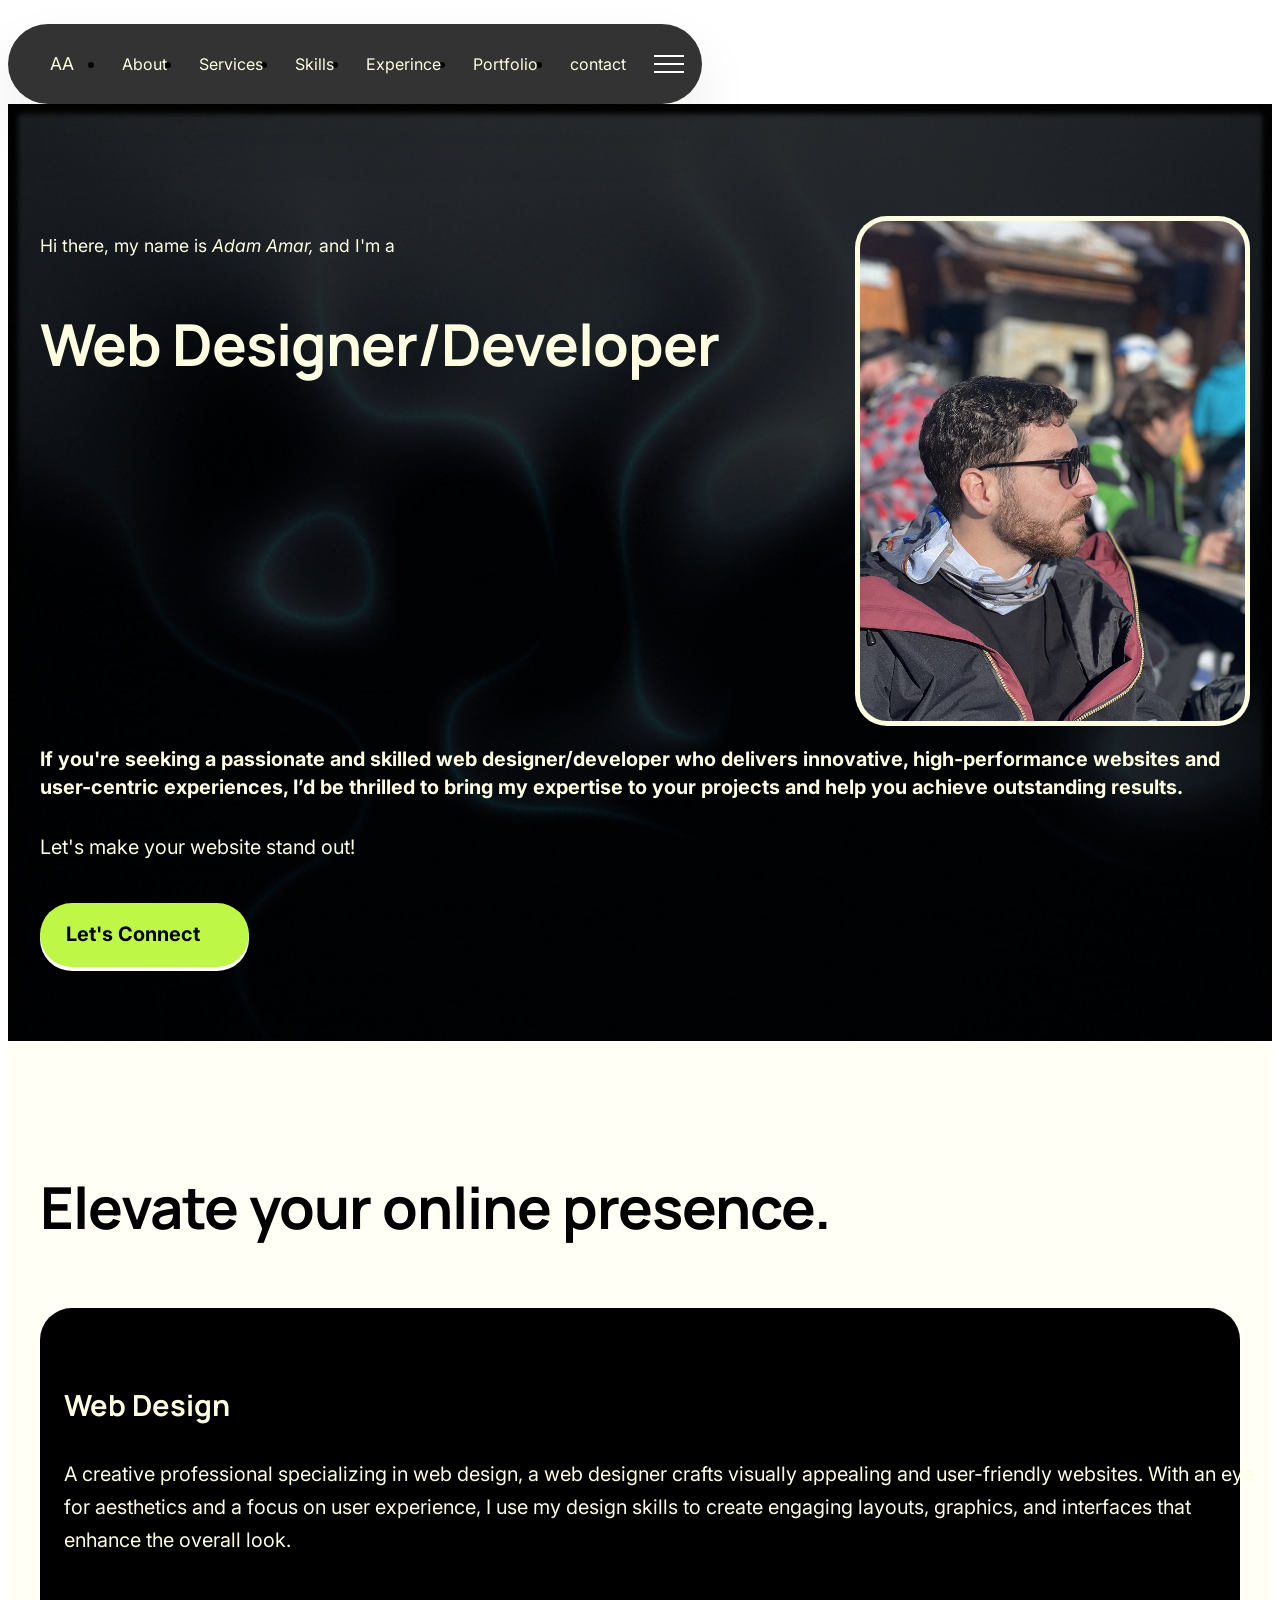
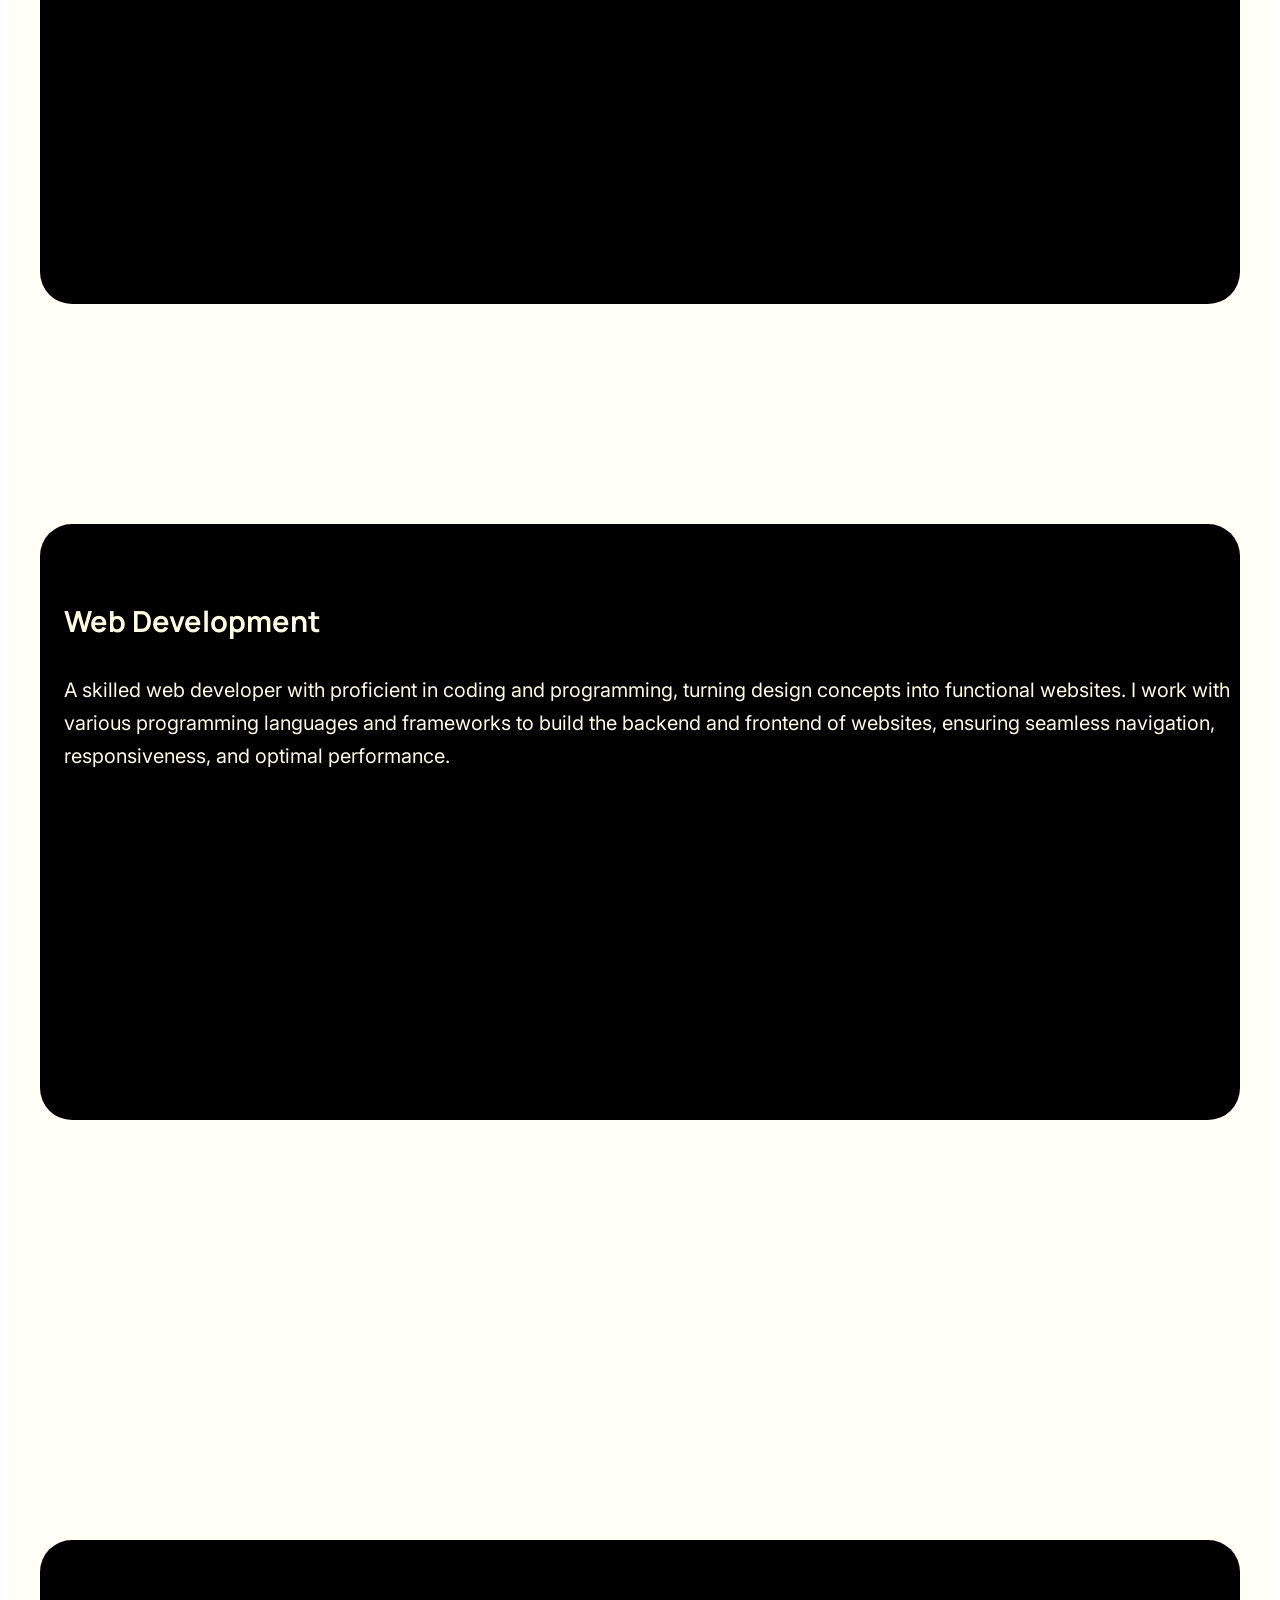
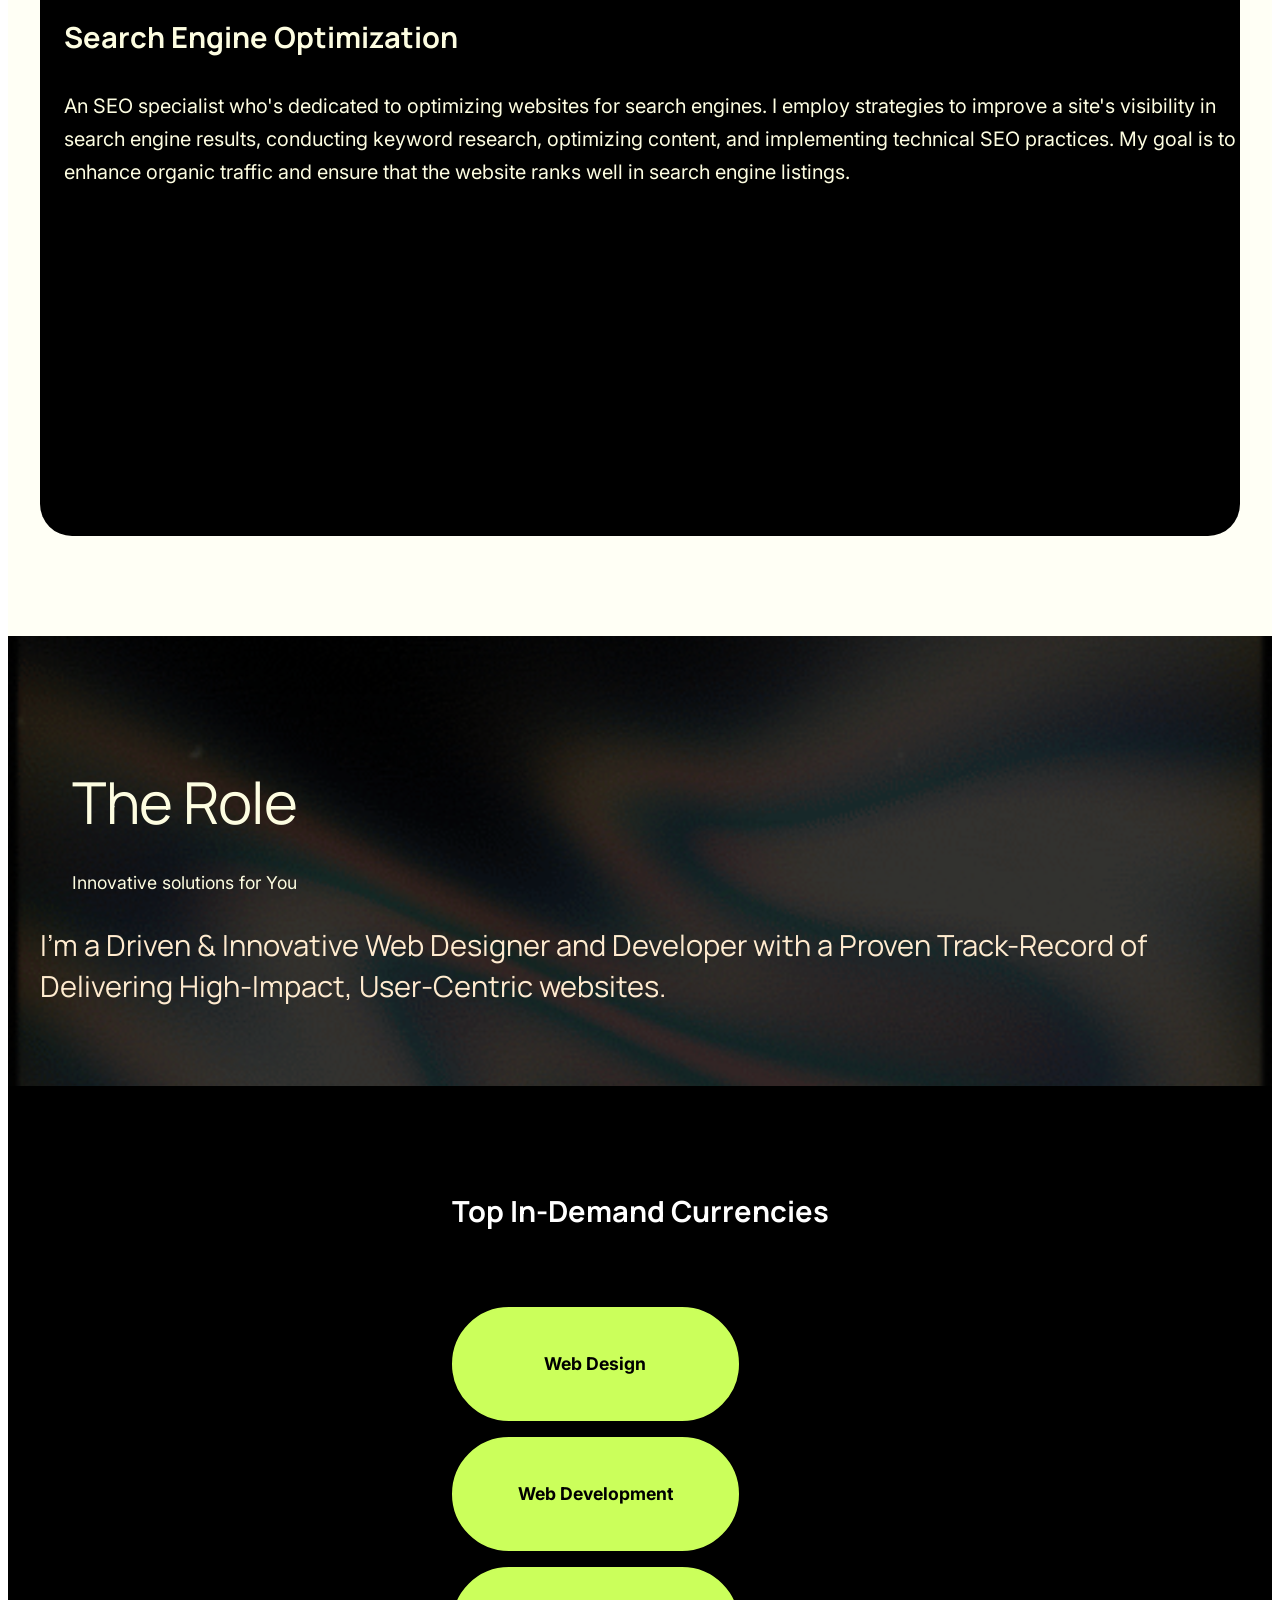
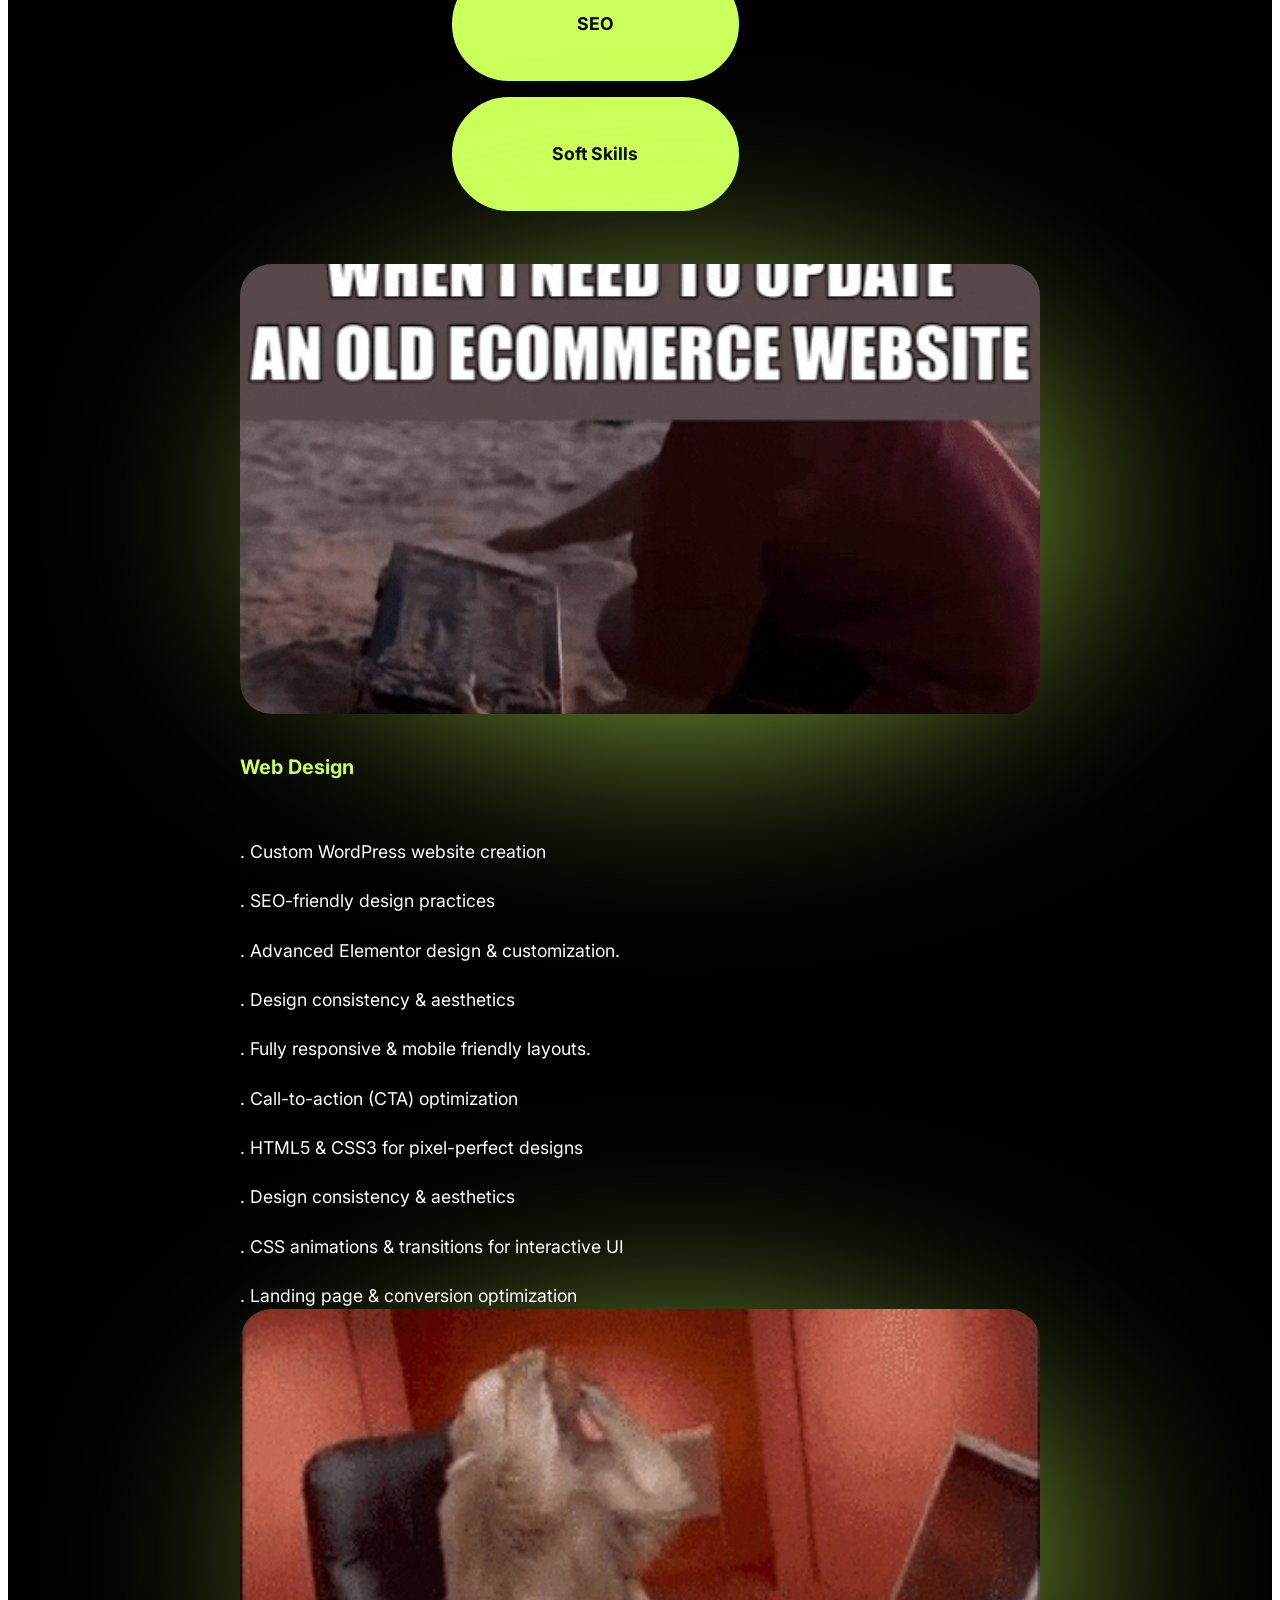
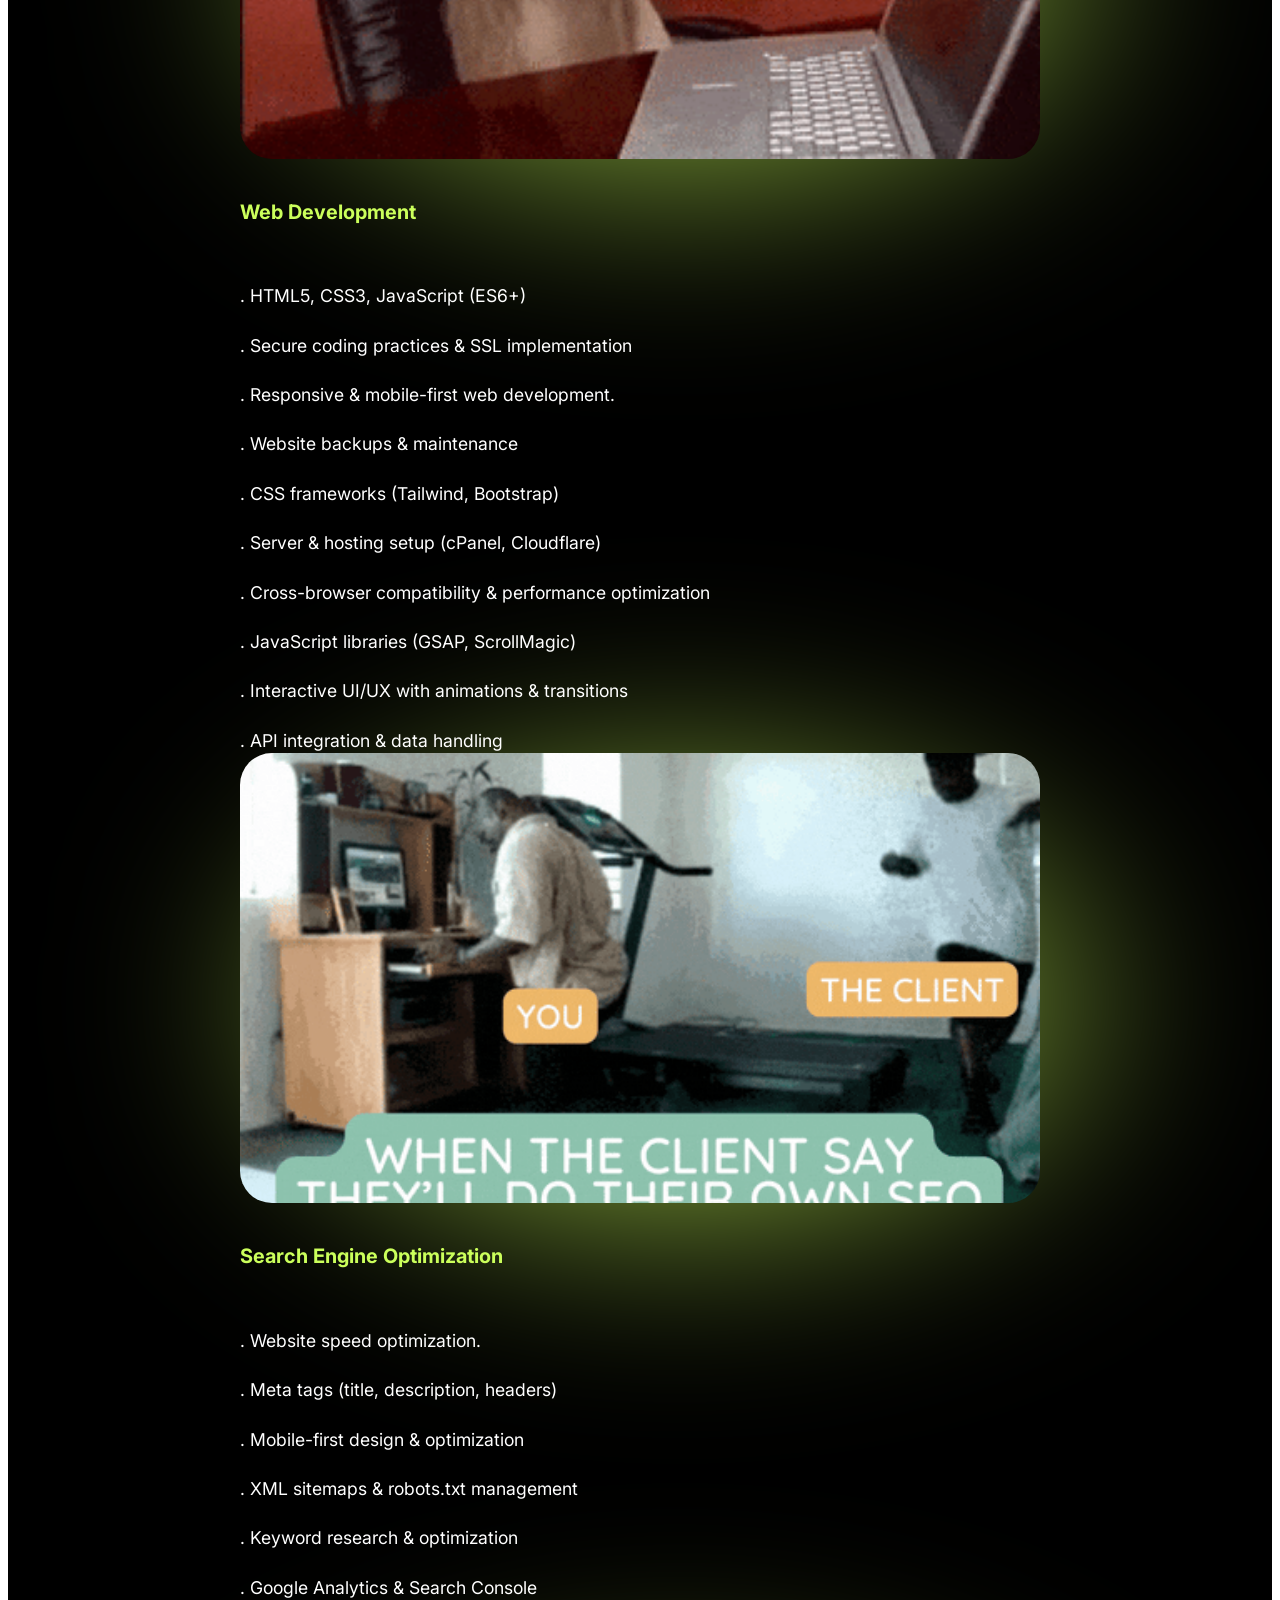
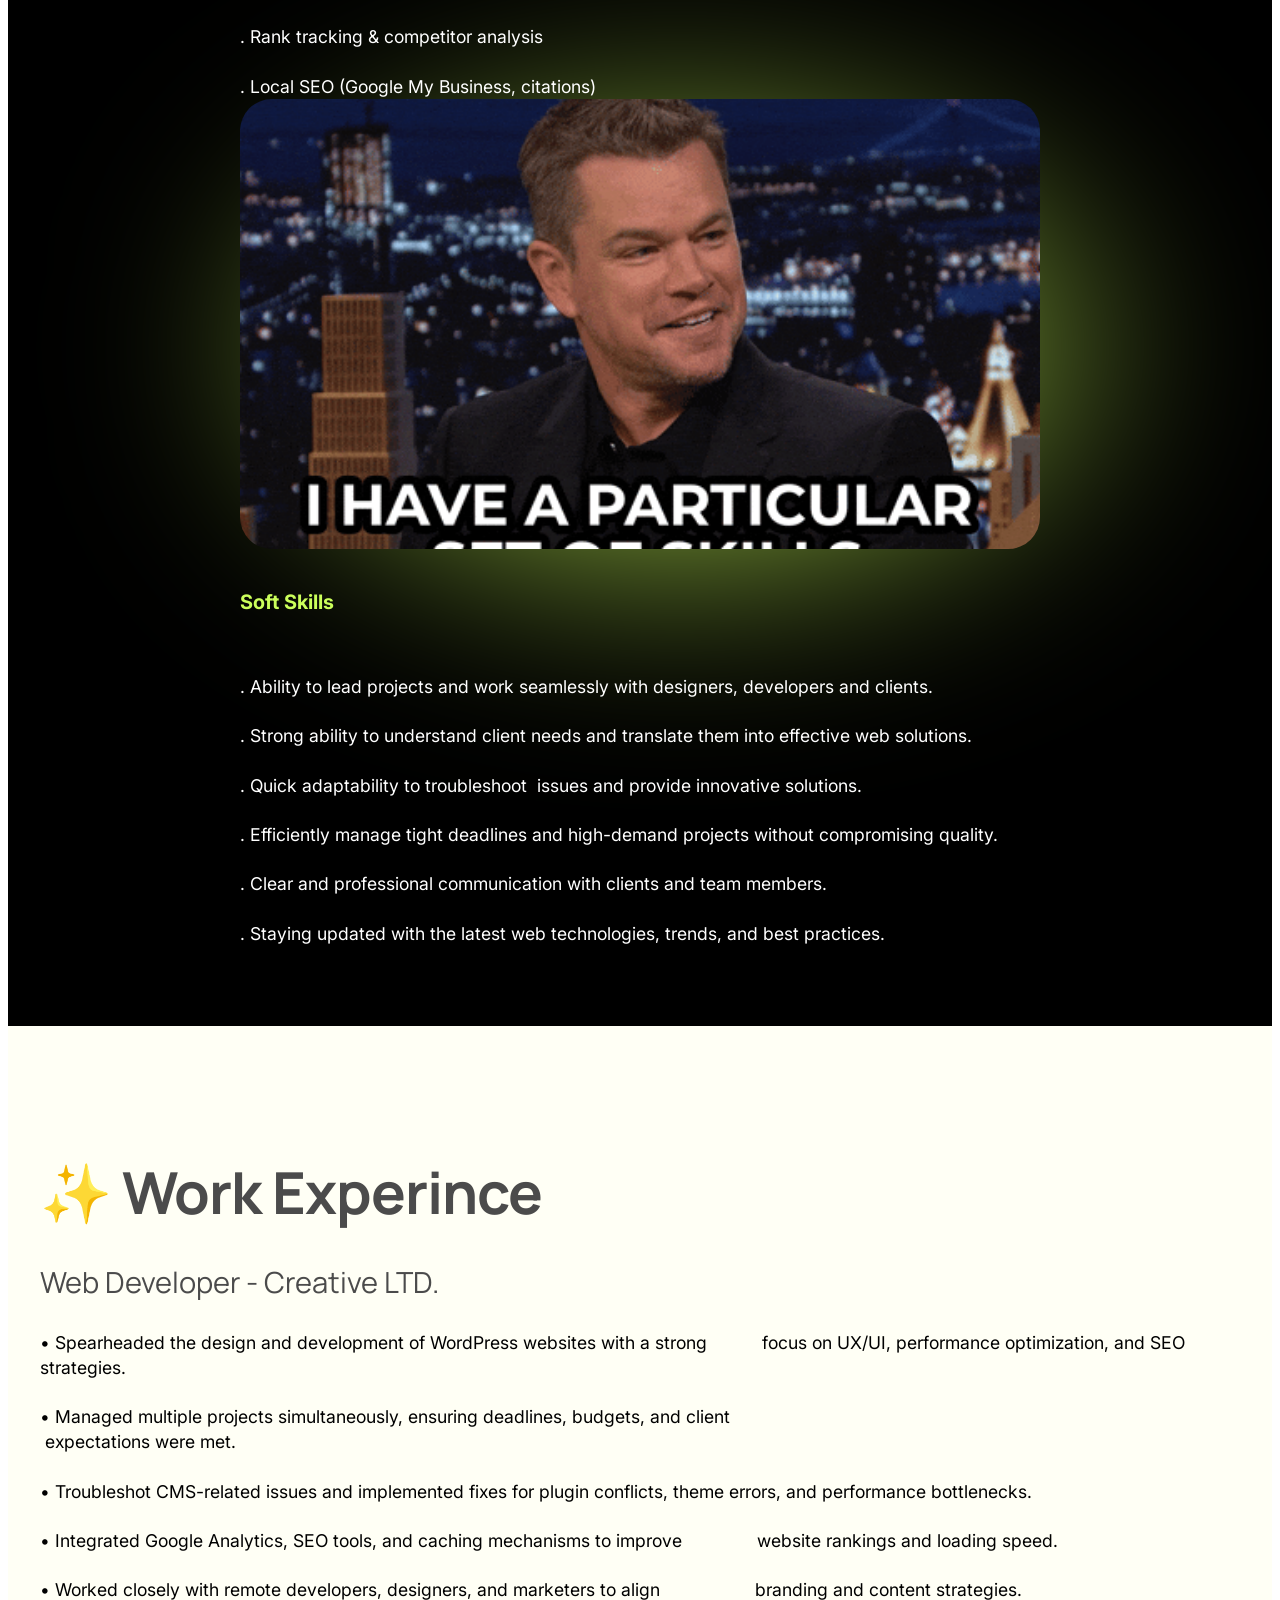
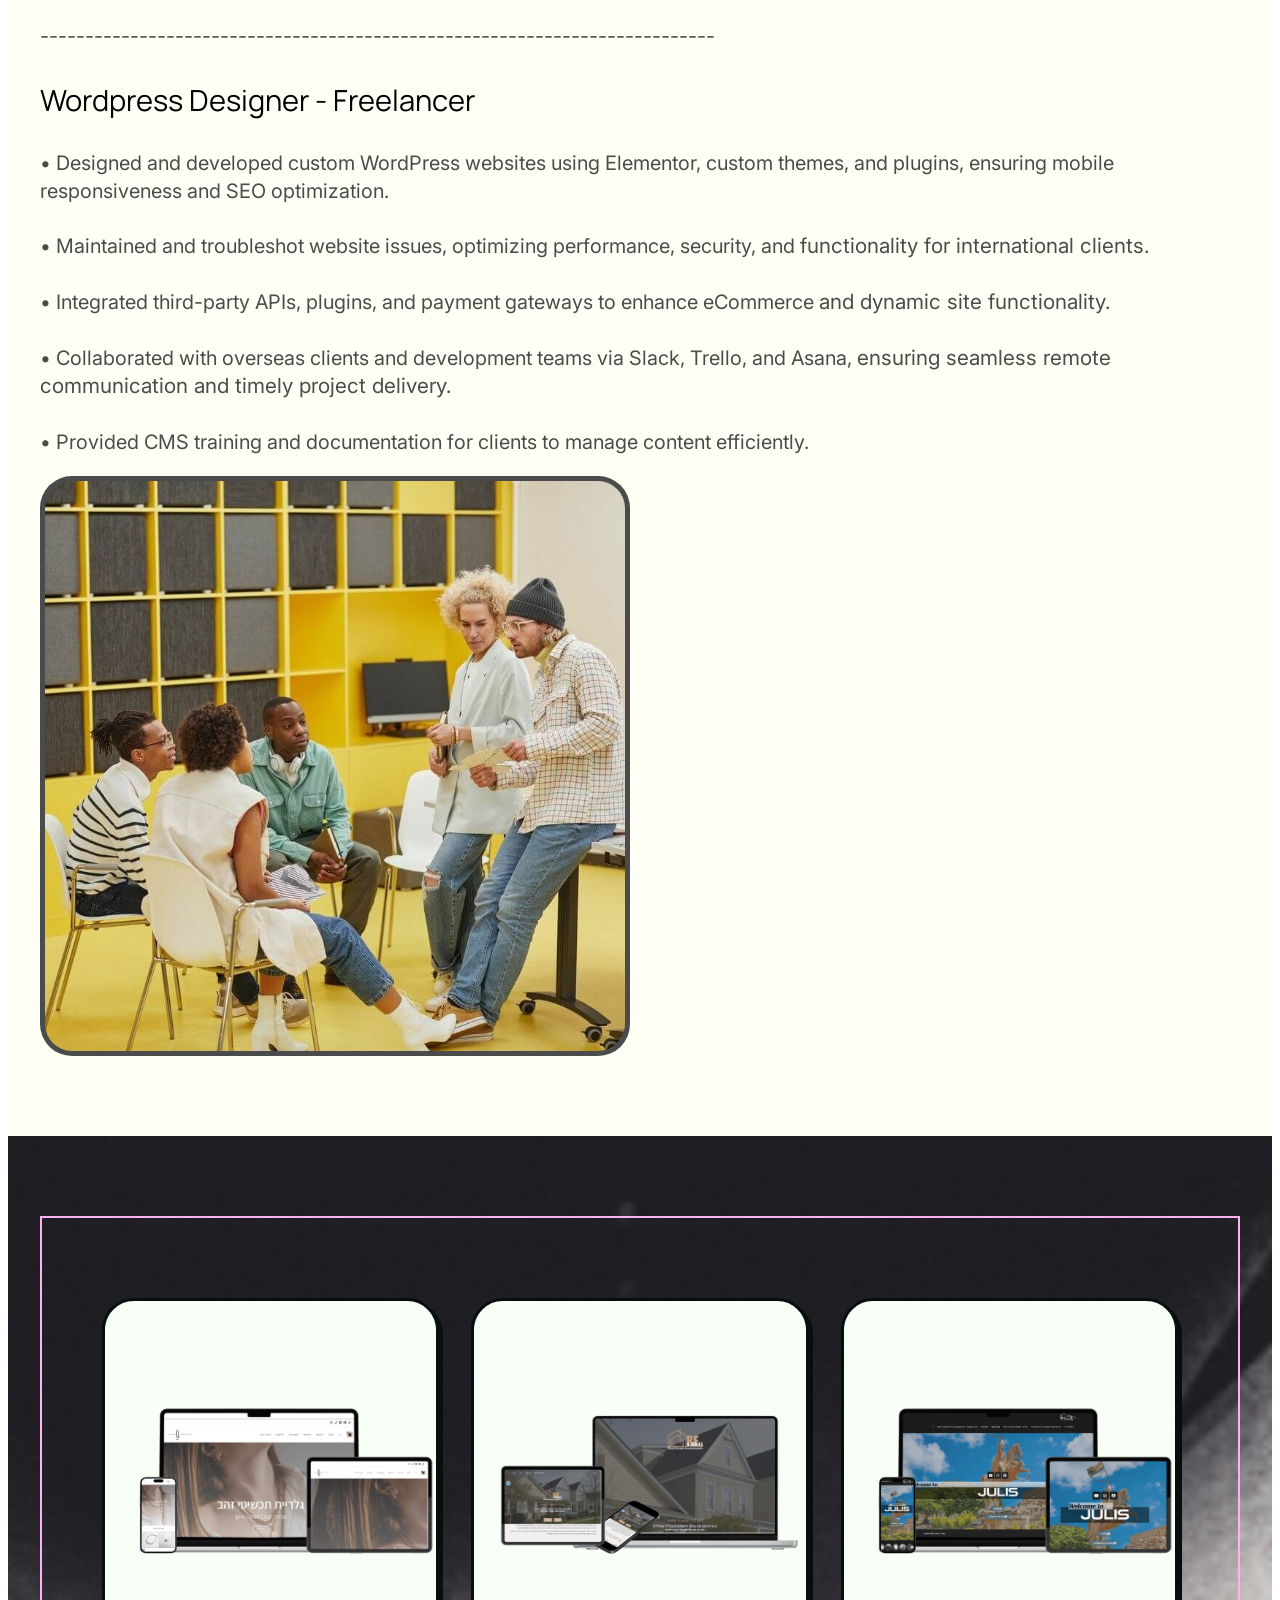
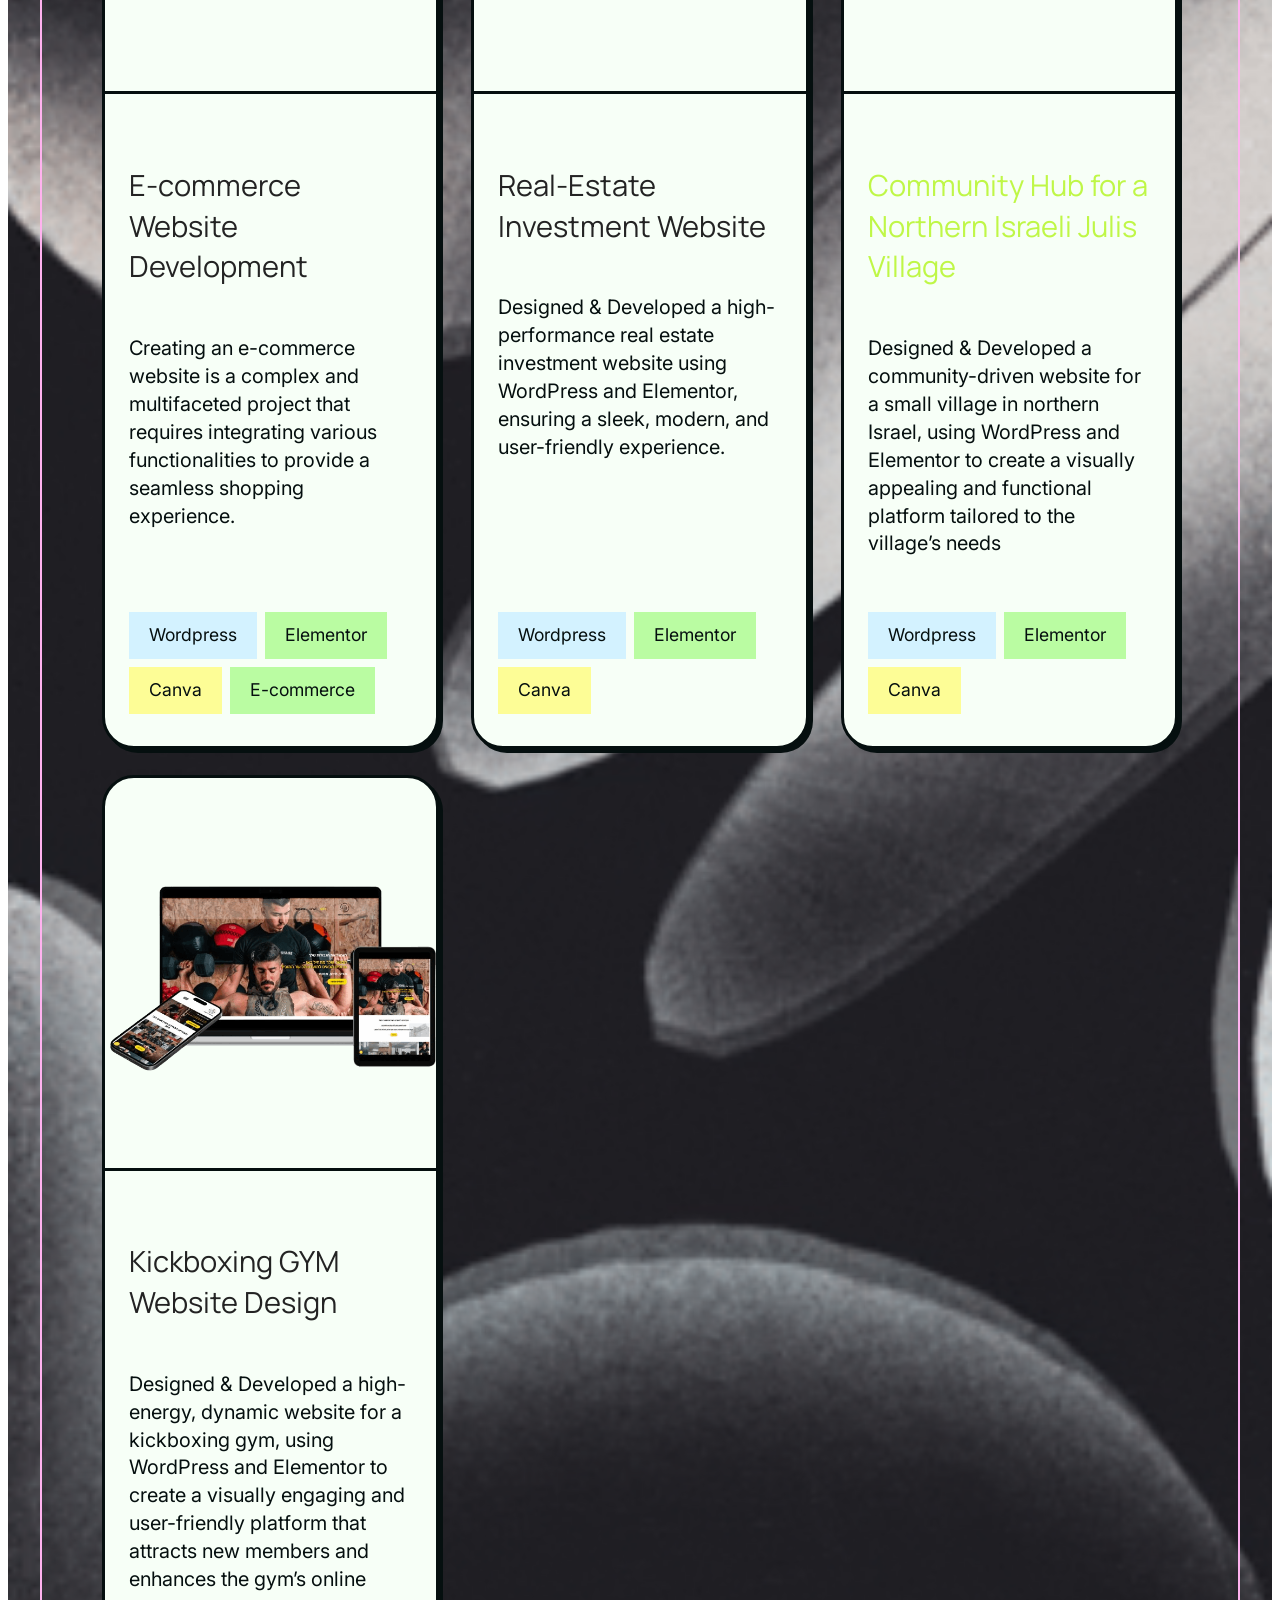
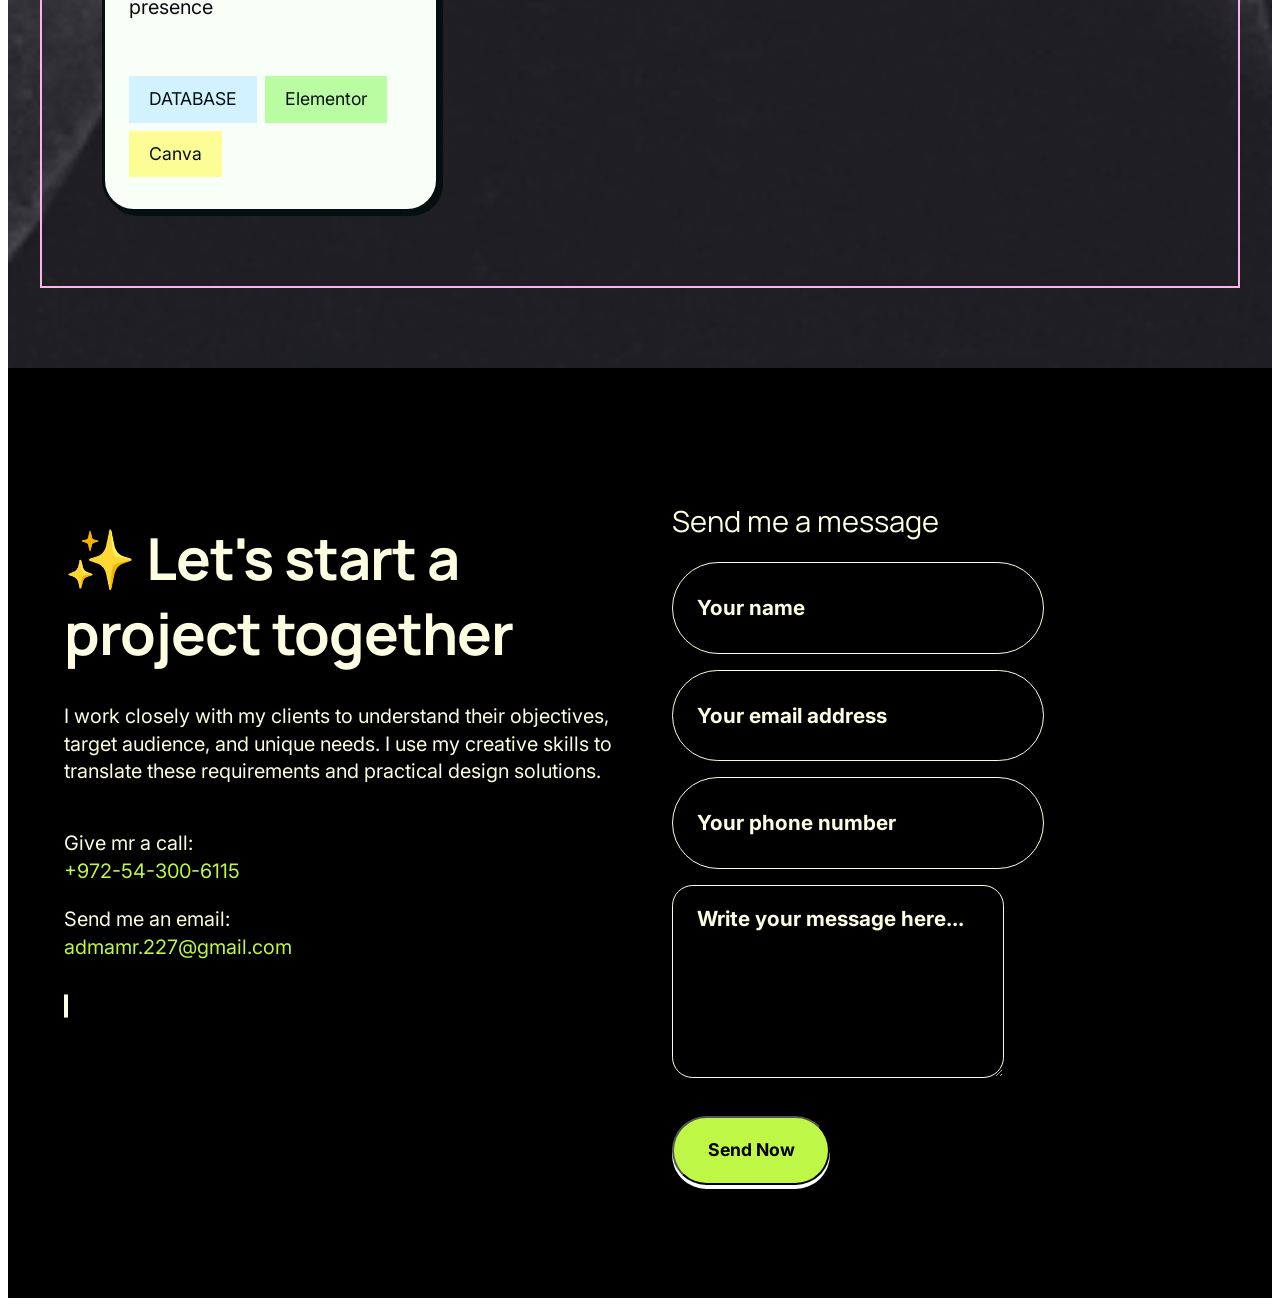
==== Portfolio/index.html @ 7392f289 "Add files via upload" ====
<!DOCTYPE html>
<html  >
<head>
  <!-- Site made with Mobirise Website Builder v5.9.25, https://mobirise.com -->
  <meta charset="UTF-8">
  <meta http-equiv="X-UA-Compatible" content="IE=edge">
  <meta name="generator" content="Mobirise v5.9.25, mobirise.com">
  <meta name="viewport" content="width=device-width, initial-scale=1, minimum-scale=1">
  <link rel="shortcut icon" href="assets/images/logo.png" type="image/x-icon">
  <meta name="description" content="">
  
  
  <title>Home</title>
  <link rel="stylesheet" href="assets/web/assets/mobirise-icons2/mobirise2.css">
  <link rel="stylesheet" href="assets/web/assets/mobirise-icons/mobirise-icons.css">
  <link rel="stylesheet" href="assets/bootstrap/css/bootstrap.min.css">
  <link rel="stylesheet" href="assets/bootstrap/css/bootstrap-grid.min.css">
  <link rel="stylesheet" href="assets/bootstrap/css/bootstrap-reboot.min.css">
  <link rel="stylesheet" href="assets/parallax/jarallax.css">
  <link rel="stylesheet" href="assets/dropdown/css/style.css">
  <link rel="stylesheet" href="assets/socicon/css/styles.css">
  <link rel="stylesheet" href="assets/theme/css/style.css">
  <link rel="preload" href="https://fonts.googleapis.com/css?family=Manrope:200,300,400,500,600,700,800&display=swap" as="style" onload="this.onload=null;this.rel='stylesheet'">
  <noscript><link rel="stylesheet" href="https://fonts.googleapis.com/css?family=Manrope:200,300,400,500,600,700,800&display=swap"></noscript>
  <link rel="preload" href="https://fonts.googleapis.com/css?family=Inter:100,200,300,400,500,600,700,800,900,100i,200i,300i,400i,500i,600i,700i,800i,900i&display=swap" as="style" onload="this.onload=null;this.rel='stylesheet'">
  <noscript><link rel="stylesheet" href="https://fonts.googleapis.com/css?family=Inter:100,200,300,400,500,600,700,800,900,100i,200i,300i,400i,500i,600i,700i,800i,900i&display=swap"></noscript>
  <link rel="preload" as="style" href="assets/mobirise/css/mbr-additional.css?v=J4rVa5"><link rel="stylesheet" href="assets/mobirise/css/mbr-additional.css?v=J4rVa5" type="text/css">

  
  
  
</head>
<body>
  
  <section data-bs-version="5.1" class="range5 menu menu3 cid-uw6ANhNsHs" once="menu" id="menu03-0">
    

    <nav class="navbar navbar-dropdown navbar-fixed-top navbar-expand-lg">
        <div class="container">
            <div class="navbar-brand">
                
                <span class="navbar-caption-wrap"><a class="navbar-caption text-secondary display-4" href="https://mobiri.se">AA</a></span>
            </div>
            <button class="navbar-toggler" type="button" data-toggle="collapse" data-bs-toggle="collapse" data-target="#navbarSupportedContent" data-bs-target="#navbarSupportedContent" aria-controls="navbarNavAltMarkup" aria-expanded="false" aria-label="Toggle navigation">
                <div class="hamburger">
                    <span></span>
                    <span></span>
                    <span></span>
                    <span></span>
                </div>
            </button>
            <div class="collapse navbar-collapse" id="navbarSupportedContent">
                <ul class="navbar-nav nav-dropdown nav-right" data-app-modern-menu="true"><li class="nav-item">
                        <a class="nav-link link text-secondary text-primary display-4" href="index.html#header02-1">About</a>
                    </li><li class="nav-item">
                        <a class="nav-link link text-secondary text-primary display-4" href="index.html#features02-2">Services</a>
                    </li>
                    <li class="nav-item">
                        <a class="nav-link link text-secondary text-primary display-4" href="index.html#tabs01-0" aria-expanded="false">Skills<br></a>
                    </li>
                <li class="nav-item">
                        <a class="nav-link link text-secondary text-primary display-4" href="index.html#article03-2" aria-expanded="false">Experince<br></a>
                    </li>
                <li class="nav-item">
                        <a class="nav-link link text-secondary text-primary display-4" href="index.html#features03-3" aria-expanded="false">Portfolio<br></a>
                    </li>
                <li class="nav-item">
                        <a class="nav-link link text-secondary text-primary display-4" href="index.html#form01-4" aria-expanded="false">contact<br></a>
                    </li></ul>
                
            </div>
        </div>
    </nav>
</section>

<section data-bs-version="5.1" class="range5 header02 cid-uw6AOH1HGp" data-bg-video="http://www.youtube.com/watch?v=uNCr7NdOJgw" id="header02-1">
    

    <div class="mbr-fallback-image disabled"></div>
    <div class="mbr-overlay" style="opacity: 0.8; background-color: rgb(0, 0, 0);"></div>

    <div class="container">
        <div class="row items-wrap">
            <div class="col-12">
                <div class="title-wrapper">
                    <p class="mbr-section-subtitle mbr-fonts-style display-4">Hi there, my name is <em>Adam Amar, </em>and I'm a</p>
                    <h1 class="mbr-section-title mbr-fonts-style mb-4 display-2"><strong>Web Designer/Developer</strong></h1>
                </div>
            </div>
            <div class="col-12 col-lg-5 card">
                <div class="image-wrapper">
                    <img src="assets/images/mobile-768x1024.jpg" alt="Mobirise Website Builder">
                </div>
            </div>
            <div class="col-12 col-lg-6 card">
                <div class="content-wrapper">
                    <p class="mbr-desc mbr-fonts-style mb-4 display-7"><strong>
                        If you're seeking a passionate and skilled web designer/developer who delivers innovative, high-performance websites and user-centric experiences, I’d be thrilled to bring my expertise to your projects and help you achieve outstanding results.
                    </strong></p>
                    <p class="mbr-text mbr-fonts-style mb-4 display-7">
                        Let's make your website stand out!<br>
                    </p>
                    <div class="mbr-section-btn"><a class="btn btn-primary display-7 display-4" href="https://wa.me/972543006115">
                            <span class="mobi-mbri mobi-mbri-phone mbr-iconfont mbr-iconfont-btn">
                            </span>
                            Let's Connect</a></div>
                </div>
            </div>
        </div>
    </div>
</section>

<section data-bs-version="5.1" class="features02 range5 cid-uw6AQLksO8" id="features02-2">
    

    
    

    <div class="container">
        <div class="row title">
            <div class="col-12 col-lg-8">
                <div class="title-wrapper">
                    <h2 class="mbr-section-title mbr-fonts-style display-2"><strong>Elevate your online presence.</strong></h2>
                </div>
            </div>
            <div class="card col-12 col-lg-4">
                
            </div>
        </div>
        <div class="row items-wrap">
            <div class="card col-12 col-lg-4 active">
                <div class="item-wrapper">
                    <div class="card-box">
                        
                        <h3 class="item-title mbr-fonts-style display-5"><strong>Web Design</strong></h3>
                        <p class="item-text mbr-fonts-style display-7">A creative professional specializing in web design, a web designer crafts visually appealing and user-friendly websites. With an eye for aesthetics and a focus on user experience, I use my design skills to create engaging layouts, graphics, and interfaces that enhance the overall look.
                        </p>
                    </div>
                </div>
            </div>
            <div class="card col-12 col-lg-4 card_2">
                <div class="item-wrapper">
                    <div class="card-box">
                        
                        <h3 class="item-title mbr-fonts-style display-5"><strong>Web Development</strong></h3>
                        <p class="item-text mbr-fonts-style display-7">A skilled web developer with proficient in coding and programming, turning design concepts into functional websites. I work with various programming languages and frameworks to build the backend and frontend of websites, ensuring seamless navigation, responsiveness, and optimal performance.
                        </p>
                    </div>
                </div>
            </div>
            <div class="card col-12 col-lg-4 card_3">
                <div class="item-wrapper">
                    <div class="card-box">
                        
                        <h3 class="item-title mbr-fonts-style display-5"><strong>Search Engine Optimization</strong></h3>
                        <p class="item-text mbr-fonts-style display-7">
                            An SEO specialist who's dedicated to optimizing websites for search engines. I employ strategies to improve a site's visibility in search engine results, conducting keyword research, optimizing content, and implementing technical SEO practices. My goal is to enhance organic traffic and ensure that the website ranks well in search engine listings.
                        </p>
                    </div>
                </div>
            </div>
        </div>
    </div>
</section>

<section data-bs-version="5.1" class="article02 range5 cid-uw6ARJxL7y mbr-parallax-background" id="article02-3">
    

    
    <div class="mbr-overlay" style="opacity: 0.8; background-color: rgb(0, 0, 0);"></div>

    <div class="container">
        <div class="row">
            <div class="col-12">
                
            </div>
            <div class="col-12 col-lg-5">
                <div class="title-wrapper">
                    <h2 class="mbr-section-title mbr-fonts-style display-2">
                        The Role
                    </h2>
                    <p class="mbr-desc mbr-fonts-style display-4">
                        Innovative solutions for You
                    </p>
                </div>
            </div>
            <div class="col-12 col-lg-7">
                <div class="text-wrapper">
                    <p class="mbr-text mbr-fonts-style display-5">I'm a Driven &amp; Innovative Web Designer and Developer with a Proven Track-Record of Delivering High-Impact, User-Centric websites.<br></p>
                </div>
            </div>
        </div>
    </div>
</section>

<section data-bs-version="5.1" class="tabs01 tabs tokenm5 cid-uEYdbX2UsN" id="tabs01-0">
    

    
    

    <div class="container-fluid">
        <div class="row">
            <div class="col-12 col-lg-4">
                <div class="title-wrapper">
                    <h2 class="mbr-section-title mbr-fonts-style display-5">
                        <strong>Top In-Demand Currencies</strong>
                    </h2>
                </div>
                <div class="tabs-wrapper">
                    <ul class="nav nav-tabs" role="tablist">
                        <li class="nav-item first mbr-fonts-style"><a class="nav-link show mbr-fonts-style active display-4" role="tab" data-toggle="tab" data-bs-toggle="tab" href="#tabs01-0_tab0" aria-selected="true">
                                <strong>Web Design</strong>
                            </a></li>
                        <li class="nav-item"><a class="nav-link mbr-fonts-style active display-4" role="tab" data-toggle="tab" data-bs-toggle="tab" href="#tabs01-0_tab1" aria-selected="true">
                                <strong>Web Development</strong>
                            </a></li>
                        <li class="nav-item"><a class="nav-link mbr-fonts-style active display-4" role="tab" data-toggle="tab" data-bs-toggle="tab" href="#tabs01-0_tab2" aria-selected="true">
                                <strong>SEO</strong>
                            </a></li>
                        <li class="nav-item"><a class="nav-link mbr-fonts-style active display-4" role="tab" data-toggle="tab" data-bs-toggle="tab" href="#tabs01-0_tab3" aria-selected="true">
                                <strong>Soft Skills</strong>
                            </a></li>
                    </ul>
                </div>
            </div>
            <div class="col-12 col-lg-6">
                <div class="tab-content">
                    <div id="tab1" class="tab-pane in active" role="tabpanel">
                        <div class="item-content">
                            <div class="image-wrap">
                                <img src="assets/images/download.gif" alt="Mobirise">
                            </div>
                            <h4 class="item-title mbr-fonts-style display-7"><strong>Web Design</strong></h4>
                            <div class="text-wrapper">
                                <p class="item-text mbr-fonts-style display-4">. Custom WordPress website creation&nbsp;<br> &nbsp; &nbsp; &nbsp; &nbsp; &nbsp; &nbsp; &nbsp; &nbsp; &nbsp; &nbsp; &nbsp; &nbsp; &nbsp; &nbsp; &nbsp; &nbsp; &nbsp; <br>. SEO-friendly design practices<br>&nbsp; &nbsp; &nbsp;&nbsp;<br>.&nbsp;Advanced Elementor design &amp; customization.&nbsp; &nbsp; &nbsp; &nbsp; &nbsp; &nbsp; &nbsp; &nbsp; &nbsp; &nbsp; &nbsp;<br><br>. Design consistency &amp; aesthetics<br>&nbsp;<br>.&nbsp;Fully responsive &amp; mobile friendly layouts.&nbsp; &nbsp; &nbsp; &nbsp; &nbsp; &nbsp; &nbsp; &nbsp; &nbsp; &nbsp; &nbsp; &nbsp; &nbsp; &nbsp;<br><br>. Call-to-action (CTA) optimization<br><br>.&nbsp;HTML5 &amp; CSS3 for pixel-perfect designs&nbsp;<br> &nbsp; &nbsp; &nbsp; &nbsp; &nbsp; &nbsp; &nbsp; &nbsp; &nbsp; &nbsp; &nbsp; &nbsp; &nbsp; &nbsp;<br>. Design consistency &amp; aesthetics&nbsp;&nbsp;<br><br>.&nbsp;CSS animations &amp; transitions for interactive UI&nbsp; &nbsp; &nbsp; &nbsp; &nbsp; &nbsp; &nbsp; &nbsp; &nbsp; &nbsp; <br><br>. Landing page &amp; conversion optimization<br></p>
                            </div>
                        </div>
                    </div>
                    <div id="tab2" class="tab-pane" role="tabpanel">
                        <div class="item-content">
                            <div class="image-wrap">
                                <img src="assets/images/programmer-coding-gif.gif" alt="Mobirise">
                            </div>
                            <h4 class="item-title mbr-fonts-style display-7">
                                <strong>Web Development</strong></h4>
                            <div class="text-wrapper">
                                <p class="item-text mbr-fonts-style display-4">
                                    .&nbsp;HTML5, CSS3, JavaScript (ES6+)<br>&nbsp;&nbsp; &nbsp; &nbsp; &nbsp;<br>. Secure coding practices &amp; SSL implementation<br><br>.&nbsp;Responsive &amp; mobile-first web development.&nbsp; &nbsp;&nbsp;<br><br>. Website backups &amp; maintenance<br><br>.&nbsp;CSS frameworks (Tailwind, Bootstrap)&nbsp; &nbsp; <br>&nbsp; &nbsp; &nbsp; &nbsp; &nbsp; &nbsp;<br>. Server &amp; hosting setup (cPanel, Cloudflare)<br><br>. Cross-browser compatibility &amp;&nbsp;performance optimization <br> &nbsp; &nbsp; &nbsp; &nbsp; &nbsp; &nbsp; &nbsp; &nbsp; &nbsp; &nbsp; &nbsp; &nbsp;&nbsp;<br>. JavaScript libraries (GSAP, ScrollMagic) &nbsp;<br> &nbsp; &nbsp; &nbsp; &nbsp;&nbsp;<br>. Interactive UI/UX with animations &amp; transitions&nbsp; &nbsp; <br>&nbsp; &nbsp; &nbsp; &nbsp; &nbsp; &nbsp; &nbsp; &nbsp; &nbsp;<br>. API integration &amp; data handling<br></p>
                            </div>
                        </div>
                    </div>
                    <div id="tab3" class="tab-pane" role="tabpanel">
                        <div class="item-content">
                            <div class="image-wrap">
                                <img src="assets/images/consulting-digital-marketing-gif-by-voxel.gif" alt="Mobirise">
                            </div>
                            <h4 class="item-title mbr-fonts-style display-7"><strong>Search Engine Optimization</strong></h4>
                            <div class="text-wrapper">
                                <p class="item-text mbr-fonts-style display-4">. Website speed optimization.<br><br>.&nbsp;Meta tags (title, description, headers)<br><br>.&nbsp;Mobile-first design &amp; optimization<br><br>.&nbsp;XML sitemaps &amp; robots.txt management<br><br>.&nbsp;Keyword research &amp; optimization<br><br>.&nbsp;Google Analytics &amp; Search Console<br><br>. Rank tracking &amp; competitor analysis<br><br>.&nbsp;Local SEO (Google My Business, citations)<br></p>
                            </div>
                        </div>
                    </div>
                    <div id="tab4" class="tab-pane" role="tabpanel">
                        <div class="item-content">
                            <div class="image-wrap">
                                <img src="assets/images/jimmy-fallon-skills-gif-by-the-tonight-show-starring-jimmy-fallon.gif" alt="Mobirise">
                            </div>
                            <h4 class="item-title mbr-fonts-style display-7">
                                <strong>Soft Skills</strong></h4>
                            <div class="text-wrapper">
                                <p class="item-text mbr-fonts-style display-4">
                                    .&nbsp;Ability to lead projects and work seamlessly with designers, developers and clients.<br><br>.&nbsp;Strong ability to understand client needs and translate them into effective web solutions.<br><br>.&nbsp;Quick adaptability to troubleshoot&nbsp; issues and provide innovative solutions.<br><br>. Efficiently manage tight deadlines and high-demand projects without compromising quality.<br><br>.&nbsp;Clear and professional communication with clients and team members.<br><br>.&nbsp;Staying updated with the latest web technologies, trends, and best practices.<br></p>
                            </div>
                        </div>
                    </div>
                </div>
            </div>
        </div>
    </div>
</section>

<section data-bs-version="5.1" class="article03 range5 cid-uEYAukwIkA" id="article03-2">
    

    
    

    <div class="container">
        <div class="row items-wrap">
            <div class="col-12 col-lg-7 card">
                <div class="content-wrapper">
                    <h2 class="mbr-section-title mbr-fonts-style mb-4 display-2"><strong>✨ Work Experince</strong></h2>
                    
                    <h3 class="item-title mbr-fonts-style display-5">Web Developer - Creative LTD.&nbsp;<br></h3>
                    <p class="item-text mbr-fonts-style display-4">• Spearheaded the design and development of WordPress websites with a strong&nbsp; &nbsp; &nbsp; &nbsp; &nbsp; &nbsp;focus on UX/UI, performance optimization, and SEO strategies.<br><br>• Managed multiple projects simultaneously, ensuring deadlines, budgets, and client<br>&nbsp;expectations were met.<br><br>• Troubleshot CMS-related issues and implemented fixes for plugin conflicts, theme errors, and performance bottlenecks.<br><br>• Integrated Google Analytics, SEO tools, and caching mechanisms to improve&nbsp; &nbsp; &nbsp; &nbsp; &nbsp; &nbsp; &nbsp; &nbsp;website rankings and loading speed.<br><br>• Worked closely with remote developers, designers, and marketers to align&nbsp; &nbsp; &nbsp; &nbsp; &nbsp; &nbsp; &nbsp; &nbsp; &nbsp; &nbsp;branding and content strategies.</p>
                    <h3 class="item-title mbr-fonts-style display-7">---------------------------------------------------------------------------</h3>
                    <p class="item-text mbr-fonts-style display-5">Wordpress Designer - Freelancer&nbsp;</p>
                    <h3 class="item-title mbr-fonts-style display-7">• Designed and developed custom WordPress websites using Elementor, custom themes, and plugins, ensuring mobile responsiveness and SEO optimization.<br><br>• Maintained and troubleshot website issues, optimizing performance, security, and&nbsp;<span style="font-size: 1.3rem; background-color: transparent;">functionality for international clients.</span><div><span style="font-size: 1.3rem; background-color: transparent;"><br></span></div><div>• Integrated third-party APIs, plugins, and payment gateways to enhance eCommerce&nbsp;<span style="font-size: 1.3rem; background-color: transparent;">and dynamic site functionality.</span></div><div><span style="font-size: 1.3rem; background-color: transparent;"><br></span></div><div>• Collaborated with overseas clients and development teams via Slack, Trello, and Asana,&nbsp;<span style="font-size: 1.3rem; background-color: transparent;">ensuring seamless remote communication and timely project delivery.</span></div><div><span style="font-size: 1.3rem; background-color: transparent;"><br></span></div><div>• Provided CMS training and documentation for clients to manage content efficiently.</div></h3>
                    <p class="item-text mbr-fonts-style display-4"></p>
                    
                </div>
            </div>
            <div class="col-12 col-lg-5 card m-auto">
                <div class="image-wrapper">
                    <img src="assets/images/team.jpeg" alt="Mobirise">
                </div>
            </div>
        </div>
    </div>
</section>

<section data-bs-version="5.1" class="features03 servicem5 cid-uEYEf09Y4p" id="features03-3">
    

    
    

    <div class="container-fluid">
        <div class="row">
            <div class="col-12">
                <div class="content-wrapper">
                    <div class="image-wrapper">
                        <img src="assets/images/animation-design-gif-by-megan-palero.gif" alt="Mobirise">
                    </div>
                    <div class="item features-image">
                        <div class="item-wrapper">
                            <div class="item-content">
                                <div class="item-img">
                                    <a href="#"><img src="assets/images/laraj-772x515.png" alt="Mobirise"></a>
                                </div>
                                <div class="text-wrapper">
                                    <h4 class="item-title mbr-fonts-style display-5">
                                        <strong><a href="https://larajewelry.co.il/" class="text-black" target="_blank">E-commerce Website Development</a></strong>
                                    </h4>
                                    <p class="item-text mbr-fonts-style display-7">
                                        Creating an e-commerce website is a complex and multifaceted project that requires
                                        integrating various functionalities to provide a seamless shopping experience.
                                    </p>
                                </div>
                            </div>
                            <div class="tags-wrapper">
                                <ul class="list mbr-fonts-style display-4">
                                    <li class="item-wrap">Wordpress</li>
                                    <li class="item-wrap">Elementor</li><li class="item-wrap">Canva</li><li class="item-wrap">E-commerce</li>
                                </ul>
                            </div>
                        </div>
                    </div>
                     <div class="item features-image">
                        <div class="item-wrapper">
                            <div class="item-content">
                                <div class="item-img">
                                    <a href="#"><img src="assets/images/rf-772x515.png" alt="Mobirise"></a>
                                </div>
                                <div class="text-wrapper">
                                    <h4 class="item-title mbr-fonts-style display-5">
                                        <strong><a href="https://rfglobal.co.il/" class="text-black" target="_blank">Real-Estate Investment Website&nbsp;</a></strong></h4>
                                    <p class="item-text mbr-fonts-style display-7">
                                        Designed &amp; Developed a high-performance real estate investment website using WordPress and Elementor, ensuring a sleek, modern, and user-friendly experience.
                                    </p>
                                </div>
                            </div>
                            <div class="tags-wrapper">
                                <ul class="list mbr-fonts-style display-4">
                                    <li class="item-wrap">Wordpress</li>
                                    <li class="item-wrap">Elementor</li>
                                    <li class="item-wrap">Canva</li>
                                </ul>
                            </div>
                        </div>
                    </div>
                    <div class="item features-image">
                        <div class="item-wrapper">
                            <div class="item-content">
                                <div class="item-img">
                                    <a href="#"><img src="assets/images/julis-772x515.png" alt="Mobirise"></a>
                                </div>
                                <div class="text-wrapper">
                                    <h4 class="item-title mbr-fonts-style display-5"><a href="https://julis.co.il/" class="text-primary" target="_blank">Community Hub for a Northern Israeli Julis Village</a></h4>
                                    <p class="item-text mbr-fonts-style display-7">Designed &amp; Developed a community-driven website for a small village in northern Israel, using WordPress and Elementor to create a visually appealing and functional platform tailored to the village’s needs
                                    </p>
                                </div>
                            </div>
                            <div class="tags-wrapper">
                                <ul class="list mbr-fonts-style display-4">
                                    <li class="item-wrap">Wordpress</li>
                                    <li class="item-wrap">Elementor</li>
                                    <li class="item-wrap">Canva</li>
                                </ul>
                            </div>
                        </div>
                    </div>
                    <div class="item features-image">
                        <div class="item-wrapper">
                            <div class="item-content">
                                <div class="item-img">
                                    <a href="#"><img src="assets/images/mixmartialarts-612x408.png" alt="Mobirise"></a>
                                </div>
                                <div class="text-wrapper">
                                    <h4 class="item-title mbr-fonts-style display-5">
                                      <strong> <a href="https://mix-martialarts.com/" class="text-black text-primary" target="_blank">Kickboxing GYM Website Design</a></strong></h4>
                                    <p class="item-text mbr-fonts-style display-7">
                                        Designed &amp; Developed a high-energy, dynamic website for a kickboxing gym, using WordPress and Elementor to create a visually engaging and user-friendly platform that attracts new members and enhances the gym’s online presence
                                    </p>
                                </div>
                            </div>
                            <div class="tags-wrapper">
                                <ul class="list mbr-fonts-style display-4">
                                    <li class="item-wrap">DATABASE</li>
                                    <li class="item-wrap">Elementor<br></li>
                                    <li class="item-wrap">Canva</li>
                                </ul>
                            </div>
                        </div>
                    </div>
                </div>
            </div>
        </div>
    </div>
</section>

<section data-bs-version="5.1" class="form01 range5 cid-uEYIaREsIs" id="form01-4">
    

    
    

    <div class="container">
        <div class="row">
            <div class="col-12">
                <div class="content-wrapper">
                    <div class="title-wrapper">
                        <h2 class="mbr-section-title mbr-fonts-style mb-4 display-2"><strong>✨ Let's start a project together</strong></h2>
                        <p class="mbr-text mbr-fonts-style display-7">
                            I work closely with my clients to understand their objectives, target audience, and unique
                            needs. I use my creative skills to translate these requirements and practical design
                            solutions.<br>
                        </p><br>
                        <p class="card-contacts mbr-fonts-style mb-3 display-7">
                            Give mr a call:<br><a href="https://wa.me/972543006115" class="text-primary">+972-54-300-6115</a></p>
                        <p class="card-contacts mbr-fonts-style mb-4 display-7">
                            Send me an email:<br><a href="mailto:admamr.227@gmail.com" class="text-primary">admamr.227@gmail.com</a></p>
                        <div class="mbr-social-likns align-left mb-0" data-counters="false">
                            <a class="iconfont-wrapper ms-0" href="https://github.com/admamr" target="_blank">
                                <span class="p-2 mbr-iconfont mbri-github"></span>
                            </a>
                            <a class="iconfont-wrapper ms-3" href="https://www.linkedin.com/in/adam-amar1/" target="_blank">
                                <span class="p-2 mbr-iconfont socicon-linkedin socicon"></span>
                            </a>
                            
                            
                            
                        </div>
                    </div>
                    <div class="ms-auto mbr-form" data-form-type="formoid">
                        <!--Formbuilder Form-->
                        <form action="https://mobirise.eu/" method="POST" class="mbr-form form-with-styler form-wrap" data-form-title="range5"><input type="hidden" name="email" data-form-email="true" value="4AqRQMOepXQJobiKs2q1HGO6ugZK3HgQ2MQhdDDY++B87Tv4W9Pfh0xl0SMDoa14oxHvJlW2b2pKBOFabWSiSndOMxf042MASAM7yymzed+FHlCoP3gVi2JWSUms65qF.UG+Gr8X+yP/uhM5Pgp/xNdw6/yOK9SUCN/wQhim9Wh496PK1JDS4eYt1nFZtNDzD9ouslkRw9Ife8bZNePinPZekmIpX3ILolQkEgkr7t1bsZb/SBOgYFZwHt2gQzQy6">
                            <div class="row">
                                <div hidden="hidden" data-form-alert="" class="alert alert-success col-12">Thanks for
                                    filling out the form!</div>
                                <div hidden="hidden" data-form-alert-danger="" class="alert alert-danger col-12">
                                    Oops...!
                                    some problem! </div>
                            </div>
                            <div class="dragArea row">
                                <div class="col-lg-12 col-md-12 col-sm-12">
                                    <h3 class="mbr-section-title mbr-fonts-style display-5">Send me a
                                        message</h3>
                                </div>
                                <div class="col-lg-12 col-md-12 col-sm-12 form-group mb-3" data-for="text">
                                    <input type="text" name="text" placeholder="Your name" data-form-field="text" required="required" class="form-control display-7" value="" id="text-form01-4">
                                </div>
                                <div data-for="email" class="col-lg-12 col-md-12 col-sm-12 form-group">
                                    <input type="email" name="email" placeholder="Your email address" data-form-field="email" class="form-control display-7" required="required" value="" id="email-form01-4">
                                </div>
                                <div data-for="tel" class="col-lg-12 col-md-12 col-sm-12 form-group">
                                    <input type="tel" name="tel" placeholder="Your phone number" data-form-field="tel" class="form-control display-7" required="required" value="" id="tel-form01-4">
                                </div>
                                <div data-for="textarea" class="col-lg-12 col-md-12 col-sm-12 form-group">
                                    <textarea name="textarea" placeholder="Write your message here..." data-form-field="textarea" required="required" class="form-control display-7" id="textarea-form01-4"></textarea>
                                </div>
                                <div class="col-lg-12 col-md-12 col-sm-12 mbr-section-btn">
                                    <button type="submit" class="w-100 w-100 btn btn-primary display-4">Send Now</button>
                                </div>
                            </div>
                        </form><!--Formbuilder Form-->
                    </div>
                </div>
            </div>
        </div>
    </div>
</section>


<script src="assets/bootstrap/js/bootstrap.bundle.min.js"></script>
  <script src="assets/parallax/jarallax.js"></script>
  <script src="assets/smoothscroll/smooth-scroll.js"></script>
  <script src="assets/ytplayer/index.js"></script>
  <script src="assets/dropdown/js/navbar-dropdown.js"></script>
  <script src="assets/vimeoplayer/player.js"></script>
  <script src="assets/mbr-tabs/mbr-tabs.js"></script>
  <script src="assets/theme/js/script.js"></script>
  <script src="assets/formoid/formoid.min.js"></script>
  
  
  
</body>
</html>
---- Portfolio/assets/theme/css/style.css ----
@charset "UTF-8";

section {
    background-color: #ffffff;
}

body {
    font-style: normal;
    line-height: 1.5;
    font-weight: 400;
    color: #000;
    position: relative;
}

button {
    background-color: transparent;
    border-color: transparent;
}

.embla__button,
.carousel-control {
    background-color: #bff747;
    !important;
    opacity: 0.8 !important;
    color: #000000 !important;
    border-color: #bff747;
    !important;
}

.carousel .close,
.modalWindow .close {
    background-color: #edefea !important;
    color: #464845 !important;
    border-color: #edefea !important;
    opacity: 0.8 !important;
}

.carousel .close:hover,
.modalWindow .close:hover {
    opacity: 1 !important;
}

.carousel-indicators li {
    background-color: #edefea !important;
    border: 2px solid #464845 !important;
}

.carousel-indicators li:hover,
.carousel-indicators li:active {
    opacity: 0.8 !important;
}

.embla__button:hover,
.carousel-control:hover {
    background-color: #bff747 !important;
    opacity: 1 !important;
}

.modalWindow-video-container {
    height: 80%;
}

section,
.container,
.container-fluid {
    position: relative;
    word-wrap: break-word;
}

a.mbr-iconfont:hover {
    text-decoration: none;
}

.article .lead p,
.article .lead ul,
.article .lead ol,
.article .lead pre,
.article .lead blockquote {
    margin-bottom: 0;
}

a {
    font-style: normal;
    font-weight: 400;
    cursor: pointer;
}

a,
a:hover {
    text-decoration: none;
}

.mbr-section-title {
    font-style: normal;
    line-height: 1.3;
}

.mbr-section-subtitle {
    line-height: 1.4;
}

.mbr-text {
    font-style: normal;
    line-height: 1.4;
}

h1,
h2,
h3,
h4,
h5,
h6,
.display-1,
.display-2,
.display-4,
.display-5,
.display-7,
span,
p,
a {
    line-height: 1;
    word-break: break-word;
    word-wrap: break-word;
    font-weight: 400;
}

b,
strong {
    font-weight: bold;
}

input:-webkit-autofill,
input:-webkit-autofill:hover,
input:-webkit-autofill:focus,
input:-webkit-autofill:active {
    transition-delay: 9999s;
    -webkit-transition-property: background-color, color;
    transition-property: background-color, color;
}

textarea[type=hidden] {
    display: none;
}

section {
    background-position: 50% 50%;
    background-repeat: no-repeat;
    background-size: cover;
}

section .mbr-background-video,
section .mbr-background-video-preview {
    position: absolute;
    bottom: 0;
    left: 0;
    right: 0;
    top: 0;
}

.hidden {
    visibility: hidden;
}

.mbr-z-index20 {
    z-index: 20;
}

/*! Base colors */
.mbr-white {
    color: #ffffff;
}

.mbr-black {
    color: #111111;
}

.mbr-bg-white {
    background-color: #ffffff;
}

.mbr-bg-black {
    background-color: #000000;
}

/*! Text-aligns */
.align-left {
    text-align: left;
}

.align-center {
    text-align: center;
}

.align-right {
    text-align: right;
}

/*! Font-weight  */
.mbr-light {
    font-weight: 300;
}

.mbr-regular {
    font-weight: 400;
}

.mbr-semibold {
    font-weight: 500;
}

.mbr-bold {
    font-weight: 700;
}

/*! Media  */
.media-content {
    flex-basis: 100%;
}

.media-container-row {
    display: flex;
    flex-direction: row;
    flex-wrap: wrap;
    justify-content: center;
    align-content: center;
    align-items: start;
}

.media-container-row .media-size-item {
    width: 400px;
}

.media-container-column {
    display: flex;
    flex-direction: column;
    flex-wrap: wrap;
    justify-content: center;
    align-content: center;
    align-items: stretch;
}

.media-container-column>* {
    width: 100%;
}

@media (min-width: 992px) {
    .media-container-row {
        flex-wrap: nowrap;
    }
}

figure {
    margin-bottom: 0;
    overflow: hidden;
}

figure[mbr-media-size] {
    transition: width 0.1s;
}

img,
iframe {
    display: block;
    width: 100%;
}

.card {
    background-color: transparent;
    border: none;
}

.card-box {
    width: 100%;
}

.card-img {
    text-align: center;
    flex-shrink: 0;
    -webkit-flex-shrink: 0;
}

.media {
    max-width: 100%;
    margin: 0 auto;
}

.mbr-figure {
    align-self: center;
}

.media-container>div {
    max-width: 100%;
}

.mbr-figure img,
.card-img img {
    width: 100%;
}

@media (max-width: 991px) {
    .media-size-item {
        width: auto !important;
    }

    .media {
        width: auto;
    }

    .mbr-figure {
        width: 100% !important;
    }
}

/*! Buttons */
.mbr-section-btn {
    margin-left: -0.6rem;
    margin-right: -0.6rem;
    font-size: 0;
}

.btn {
    font-weight: 700;
    border-width: 1px;
    font-style: normal;
    margin: 0.6rem 0.6rem;
    white-space: normal;
    transition: all 0.2s ease-in-out;
    display: inline-flex;
    align-items: center;
    justify-content: center;
    word-break: break-word;
}

.btn-sm {
    font-weight: 600;
    letter-spacing: 0px;
    transition: all 0.3s ease-in-out;
}

.btn-md {
    font-weight: 600;
    letter-spacing: 0px;
    transition: all 0.3s ease-in-out;
}

.btn-lg {
    font-weight: 600;
    letter-spacing: 0px;
    transition: all 0.3s ease-in-out;
}

.btn-form {
    margin: 0;
}

.btn-form:hover {
    cursor: pointer;
}

nav .mbr-section-btn {
    margin-left: 0rem;
    margin-right: 0rem;
}

/*! Btn icon margin */
.btn .mbr-iconfont,
.btn.btn-sm .mbr-iconfont {
    order: 1;
    cursor: pointer;
    margin-left: auto;
    vertical-align: sub;
    padding-left: 1.5rem;
    color: #fdfde1;
}

.btn .mbr-iconfont-btn::before {
    border-radius: 50%;
    padding: 0.8rem;
    margin-right: -1rem;
}

.btn.btn-md .mbr-iconfont,
.btn.btn-md .mbr-iconfont {
    margin-left: 0.8rem;
}

.mbr-regular {
    font-weight: 400;
}

.mbr-semibold {
    font-weight: 500;
}

.mbr-bold {
    font-weight: 700;
}

[type=submit] {
    -webkit-appearance: none;
}

/*! Full-screen */
.mbr-fullscreen .mbr-overlay {
    min-height: 100vh;
}

.mbr-fullscreen {
    display: flex;
    display: -moz-flex;
    display: -ms-flex;
    display: -o-flex;
    align-items: center;
    min-height: 100vh;
    padding-top: 3rem;
    padding-bottom: 3rem;
}

/*! Map */
.map {
    height: 25rem;
    position: relative;
}

.map iframe {
    width: 100%;
    height: 100%;
}

/*! Scroll to top arrow */
.mbr-arrow-up {
    bottom: 25px;
    right: 90px;
    position: fixed;
    text-align: right;
    z-index: 5000;
    color: #ffffff;
    font-size: 22px;
}

.mbr-arrow-up a {
    background: rgba(0, 0, 0, 0.2);
    border-radius: 50%;
    color: #fff;
    display: inline-block;
    height: 60px;
    width: 60px;
    border: 2px solid #fff;
    outline-style: none !important;
    position: relative;
    text-decoration: none;
    transition: all 0.3s ease-in-out;
    cursor: pointer;
    text-align: center;
}

.mbr-arrow-up a:hover {
    background-color: rgba(0, 0, 0, 0.4);
}

.mbr-arrow-up a i {
    line-height: 60px;
}

.mbr-arrow-up-icon {
    display: block;
    color: #fff;
}

.mbr-arrow-up-icon::before {
    content: "›";
    display: inline-block;
    font-family: serif;
    font-size: 22px;
    line-height: 1;
    font-style: normal;
    position: relative;
    top: 6px;
    left: -4px;
    transform: rotate(-90deg);
}

/*! Arrow Down */
.mbr-arrow {
    position: absolute;
    bottom: 45px;
    left: 50%;
    width: 60px;
    height: 60px;
    cursor: pointer;
    background-color: rgba(80, 80, 80, 0.5);
    border-radius: 50%;
    transform: translateX(-50%);
}

@media (max-width: 767px) {
    .mbr-arrow {
        display: none;
    }
}

.mbr-arrow>a {
    display: inline-block;
    text-decoration: none;
    outline-style: none;
    animation: arrowdown 1.7s ease-in-out infinite;
    color: #ffffff;
}

.mbr-arrow>a>i {
    position: absolute;
    top: -2px;
    left: 15px;
    font-size: 2rem;
}

#scrollToTop a i::before {
    content: "";
    position: absolute;
    display: block;
    border-bottom: 2.5px solid #fff;
    border-left: 2.5px solid #fff;
    width: 27.8%;
    height: 27.8%;
    left: 50%;
    top: 51%;
    transform: translateY(-30%) translateX(-50%) rotate(135deg);
}

@keyframes arrowdown {
    0% {
        transform: translateY(0px);
    }

    50% {
        transform: translateY(-5px);
    }

    100% {
        transform: translateY(0px);
    }
}

@media (max-width: 500px) {
    .mbr-arrow-up {
        left: 0;
        right: 0;
        text-align: center;
    }
}

/*Gradients animation*/
@keyframes gradient-animation {
    from {
        background-position: 0% 100%;
        animation-timing-function: ease-in-out;
    }

    to {
        background-position: 100% 0%;
        animation-timing-function: ease-in-out;
    }
}

.bg-gradient {
    background-size: 200% 200%;
    animation: gradient-animation 5s infinite alternate;
    -webkit-animation: gradient-animation 5s infinite alternate;
}

.menu .navbar-brand {
    display: -webkit-flex;
}

.menu .navbar-brand span {
    display: flex;
    display: -webkit-flex;
}

.menu .navbar-brand .navbar-caption-wrap {
    display: -webkit-flex;
}

.menu .navbar-brand .navbar-logo img {
    display: -webkit-flex;
    width: auto;
}

@media (min-width: 768px) and (max-width: 991px) {
    .menu .navbar-toggleable-sm .navbar-nav {
        display: -ms-flexbox;
    }
}

@media (max-width: 991px) {
    .menu .navbar-collapse {
        max-height: 93.5vh;
    }

    .menu .navbar-collapse.show {
        overflow: auto;
    }
}

@media (min-width: 992px) {
    .menu .navbar-nav.nav-dropdown {
        display: -webkit-flex;
    }

    .menu .navbar-toggleable-sm .navbar-collapse {
        display: -webkit-flex !important;
    }

    .menu .collapsed .navbar-collapse {
        max-height: 93.5vh;
    }

    .menu .collapsed .navbar-collapse.show {
        overflow: auto;
    }
}

@media (max-width: 767px) {
    .menu .navbar-collapse {
        max-height: 80vh;
    }
}

.nav-link .mbr-iconfont {
    margin-right: 0.5rem;
}

.navbar {
    display: -webkit-flex;
    -webkit-flex-wrap: wrap;
    -webkit-align-items: center;
    -webkit-justify-content: space-between;
}

.navbar-collapse {
    -webkit-flex-basis: 100%;
    -webkit-flex-grow: 1;
    -webkit-align-items: center;
}

.nav-dropdown .link {
    padding: 0.667em 1.667em !important;
    margin: 0 !important;
}

.nav {
    display: -webkit-flex;
    -webkit-flex-wrap: wrap;
}

.row {
    display: -webkit-flex;
    -webkit-flex-wrap: wrap;
}

.justify-content-center {
    -webkit-justify-content: center;
}

.form-inline {
    display: -webkit-flex;
}

.card-wrapper {
    -webkit-flex: 1;
}

.carousel-control {
    z-index: 10;
    display: -webkit-flex;
}

.carousel-controls {
    display: -webkit-flex;
}

.media {
    display: -webkit-flex;
}

.form-group:focus {
    outline: none;
}

.jq-selectbox__select {
    padding: 7px 0;
    position: relative;
}

.jq-selectbox__dropdown {
    overflow: hidden;
    border-radius: 10px;
    position: absolute;
    top: 100%;
    left: 0 !important;
    width: 100% !important;
}

.jq-selectbox__trigger-arrow {
    right: 0;
    transform: translateY(-50%);
}

.jq-selectbox li {
    padding: 1.07em 0.5em;
}

input[type=range] {
    padding-left: 0 !important;
    padding-right: 0 !important;
}

.modal-dialog,
.modal-content {
    height: 100%;
}

.modal-dialog .carousel-inner {
    height: calc(100vh - 1.75rem);
}

@media (max-width: 575px) {
    .modal-dialog .carousel-inner {
        height: calc(100vh - 1rem);
    }
}

.carousel-item {
    text-align: center;
}

.carousel-item img {
    margin: auto;
}

.navbar-toggler {
    align-self: flex-start;
    padding: 0.25rem 0.75rem;
    font-size: 1.25rem;
    line-height: 1;
    background: transparent;
    border: 1px solid transparent;
    border-radius: 0.25rem;
}

.navbar-toggler:focus,
.navbar-toggler:hover {
    text-decoration: none;
    box-shadow: none;
}

.navbar-toggler-icon {
    display: inline-block;
    width: 1.5em;
    height: 1.5em;
    vertical-align: middle;
    content: "";
    background: no-repeat center center;
    background-size: 100% 100%;
}

.navbar-toggler-left {
    position: absolute;
    left: 1rem;
}

.navbar-toggler-right {
    position: absolute;
    right: 1rem;
}

.card-img {
    width: auto;
}

.menu .navbar.collapsed:not(.beta-menu) {
    flex-direction: column;
}

.carousel-item.active,
.carousel-item-next,
.carousel-item-prev {
    display: flex;
}

.note-air-layout .dropup .dropdown-menu,
.note-air-layout .navbar-fixed-bottom .dropdown .dropdown-menu {
    bottom: initial !important;
}

html,
body {
    height: auto;
    min-height: 100vh;
}

.dropup .dropdown-toggle::after {
    display: none;
}

.form-asterisk {
    font-family: initial;
    position: absolute;
    top: -2px;
    font-weight: normal;
}

.form-control-label {
    position: relative;
    cursor: pointer;
    margin-bottom: 0.357em;
    padding: 0;
}

.alert {
    color: #ffffff;
    border-radius: 0;
    border: 0;
    font-size: 1.1rem;
    line-height: 1.5;
    margin-bottom: 1.875rem;
    padding: 1.25rem;
    position: relative;
    text-align: center;
}

.alert.alert-form::after {
    background-color: inherit;
    bottom: -7px;
    content: "";
    display: block;
    height: 14px;
    left: 50%;
    margin-left: -7px;
    position: absolute;
    transform: rotate(45deg);
    width: 14px;
}

.form-control {
    font-weight: 700;
    background-color: #ffffff;
    background-clip: border-box;
    color: #fdfde1;
    line-height: 1rem !important;
    height: auto;
    padding: 1.2rem 2rem;
    transition: border-color 0.25s ease 0s;
    border: 1px solid transparent !important;
    border-radius: 4px;
    box-shadow: rgba(0, 0, 0, 0.07) 0px 1px 1px 0px, rgba(0, 0, 0, 0.07) 0px 1px 3px 0px, rgba(0, 0, 0, 0.03) 0px 0px 0px 1px;
}

.form-active .form-control:invalid {
    border-color: red;
}

.row>* {
    padding-right: 1rem;
    padding-left: 1rem;
}

form .row {
    margin-left: -0.6rem;
    margin-right: -0.6rem;
}

form .row [class*=col] {
    padding-left: 0.6rem;
    padding-right: 0.6rem;
}

form .mbr-section-btn {
    padding-left: 0.6rem;
    padding-right: 0.6rem;
}

form .form-check-input {
    margin-top: 0.5;
}

textarea.form-control {
    line-height: 1.5rem !important;
}

.form-group {
    margin-bottom: 1.2rem;
}

.form-control,
form .btn {
    min-height: 48px;
}

.gdpr-block label span.textGDPR input[name=gdpr] {
    top: 7px;
}

.form-control:focus {
    box-shadow: none;
    color: #fdfde1;
}

:focus {
    outline: none;
}

.mbr-overlay {
    background-color: #000;
    bottom: 0;
    left: 0;
    opacity: 0.5;
    position: absolute;
    right: 0;
    top: 0;
    z-index: 0;
    pointer-events: none;
}

blockquote {
    font-style: italic;
    padding: 3rem;
    font-size: 1.09rem;
    position: relative;
    border-left: 3px solid;
}

ul,
ol,
pre,
blockquote {
    margin-bottom: 2.3125rem;
}

.mt-4 {
    margin-top: 2rem !important;
}

.mb-4 {
    margin-bottom: 2rem !important;
}

.container,
.container-fluid {
    padding-left: 1.5rem;
    padding-right: 1.5rem;
}

.row {
    margin-left: -16px;
    margin-right: -16px;
}

.row>[class*=col] {
    padding-left: 16px;
    padding-right: 16px;
}

@media (min-width: 992px) {
    .container-fluid {
        padding-left: 32px;
        padding-right: 32px;
    }
}

@media (max-width: 991px) {
    .mbr-container {
        padding-left: 16px;
        padding-right: 16px;
    }
}

.app-video-wrapper>img {
    opacity: 1;
}

.app-video-wrapper {
    background: transparent;
}

.item {
    position: relative;
}

.dropdown-menu .dropdown-menu {
    left: 100%;
}

.dropdown-item+.dropdown-menu {
    display: none;
}

.dropdown-item:hover+.dropdown-menu,
.dropdown-menu:hover {
    display: block;
}

@media (min-aspect-ratio: 16/9) {
    .mbr-video-foreground {
        height: 300% !important;
        top: -100% !important;
    }
}

@media (max-aspect-ratio: 16/9) {
    .mbr-video-foreground {
        width: 300% !important;
        left: -100% !important;
    }
}.engine {
	position: absolute;
	text-indent: -2400px;
	text-align: center;
	padding: 0;
	top: 0;
	left: -2400px;
}
---- Portfolio/assets/mobirise/css/mbr-additional.css ----
.btn {
  border-width: 2px;
}
img,
.card-wrap,
.card-wrapper,
.video-wrapper,
.mbr-figure iframe,
.google-map iframe,
.slide-content,
.plan,
.card,
.item-wrapper {
  border-radius: 2rem !important;
}
.video-wrapper {
  overflow: hidden;
}
body {
  font-family: Manrope;
}
.display-1,
.mbr-iconfont.icon-title-1 {
  font-family: 'Manrope', sans-serif;
  font-size: 6rem;
  line-height: 1;
}
.display-1 > .mbr-iconfont,
.mbr-iconfont.icon-title-1 > .mbr-iconfont {
  font-size: 7.5rem;
}
.display-2,
.mbr-iconfont.icon-title-2 {
  font-family: 'Manrope', sans-serif;
  font-size: 4.2rem;
  line-height: 1;
  letter-spacing: -1px;
}
.display-2 > .mbr-iconfont,
.mbr-iconfont.icon-title-2 > .mbr-iconfont {
  font-size: 5.25rem;
}
.display-4 {
  font-family: 'Inter', sans-serif;
  font-size: 1.125rem;
  line-height: 1.5;
}
.display-4 > .mbr-iconfont {
  font-size: 1.40625rem;
}
.display-5 {
  font-family: 'Manrope', sans-serif;
  font-size: 2rem;
  line-height: 1.5;
}
.display-5 > .mbr-iconfont {
  font-size: 2.5rem;
}
.display-7 {
  font-family: 'Inter', sans-serif;
  font-size: 1.3rem;
  line-height: 1.66;
}
.display-7 > .mbr-iconfont {
  font-size: 1.625rem;
}
/* ---- Fluid typography for mobile devices ---- */
/* 1.4 - font scale ratio ( bootstrap == 1.42857 ) */
/* 100vw - current viewport width */
/* (48 - 20)  48 == 48rem == 768px, 20 == 20rem == 320px(minimal supported viewport) */
/* 0.65 - min scale variable, may vary */
@media (max-width: 992px) {
  .display-1,
  .mbr-iconfont.icon-title-1 {
    font-size: 4.8rem;
  }
}
@media (max-width: 768px) {
  .display-1,
  .mbr-iconfont.icon-title-1 {
    font-size: 4.2rem;
    font-size: calc( 2.75rem + (6 - 2.75) * ((100vw - 20rem) / (48 - 20)));
    line-height: calc( 1.1 * (2.75rem + (6 - 2.75) * ((100vw - 20rem) / (48 - 20))));
  }
  .display-2,
  .mbr-iconfont.icon-title-2 {
    font-size: 3.36rem;
    font-size: calc( 2.12rem + (4.2 - 2.12) * ((100vw - 20rem) / (48 - 20)));
    line-height: calc( 1.3 * (2.12rem + (4.2 - 2.12) * ((100vw - 20rem) / (48 - 20))));
  }
  .display-4 {
    font-size: 0.9rem;
    font-size: calc( 1.04375rem + (1.125 - 1.04375) * ((100vw - 20rem) / (48 - 20)));
    line-height: calc( 1.4 * (1.04375rem + (1.125 - 1.04375) * ((100vw - 20rem) / (48 - 20))));
  }
  .display-5 {
    font-size: 1.6rem;
    font-size: calc( 1.35rem + (2 - 1.35) * ((100vw - 20rem) / (48 - 20)));
    line-height: calc( 1.4 * (1.35rem + (2 - 1.35) * ((100vw - 20rem) / (48 - 20))));
  }
  .display-7 {
    font-size: 1.04rem;
    font-size: calc( 1.105rem + (1.3 - 1.105) * ((100vw - 20rem) / (48 - 20)));
    line-height: calc( 1.4 * (1.105rem + (1.3 - 1.105) * ((100vw - 20rem) / (48 - 20))));
  }
}
@media (min-width: 992px) and (max-width: 1400px) {
  .display-1,
  .mbr-iconfont.icon-title-1 {
    font-size: 4.2rem;
    font-size: calc( 2.75rem + (6 - 2.75) * ((100vw - 62rem) / (87 - 62)));
    line-height: calc( 1.1 * (2.75rem + (6 - 2.75) * ((100vw - 62rem) / (87 - 62))));
  }
  .display-2,
  .mbr-iconfont.icon-title-2 {
    font-size: 3.36rem;
    font-size: calc( 2.12rem + (4.2 - 2.12) * ((100vw - 62rem) / (87 - 62)));
    line-height: calc( 1.3 * (2.12rem + (4.2 - 2.12) * ((100vw - 62rem) / (87 - 62))));
  }
  .display-4 {
    font-size: 0.9rem;
    font-size: calc( 1.04375rem + (1.125 - 1.04375) * ((100vw - 62rem) / (87 - 62)));
    line-height: calc( 1.4 * (1.04375rem + (1.125 - 1.04375) * ((100vw - 62rem) / (87 - 62))));
  }
  .display-5 {
    font-size: 1.6rem;
    font-size: calc( 1.35rem + (2 - 1.35) * ((100vw - 62rem) / (87 - 62)));
    line-height: calc( 1.4 * (1.35rem + (2 - 1.35) * ((100vw - 62rem) / (87 - 62))));
  }
  .display-7 {
    font-size: 1.04rem;
    font-size: calc( 1.105rem + (1.3 - 1.105) * ((100vw - 62rem) / (87 - 62)));
    line-height: calc( 1.4 * (1.105rem + (1.3 - 1.105) * ((100vw - 62rem) / (87 - 62))));
  }
}
/* Buttons */
.btn {
  padding: 1.125rem 1.6rem;
  border-radius: 3rem;
}
.btn-sm {
  padding: 0.4rem 1.2rem;
  border-radius: 4px;
}
.btn-md {
  padding: 0.4rem 1.2rem;
  border-radius: 4px;
}
.btn-lg {
  padding: 1rem 2rem;
  border-radius: 4px;
}
.bg-primary {
  background-color: #bff747 !important;
}
.bg-success {
  background-color: #d3f59d !important;
}
.bg-info {
  background-color: #e64a19 !important;
}
.bg-warning {
  background-color: #d50000 !important;
}
.bg-danger {
  background-color: #ffd700 !important;
}
.btn-primary {
  border-color: #000000 !important;
  box-shadow: 0 4px 0 0 #fff;
}
.btn-primary,
.btn-primary:active {
  background-color: #bff747 !important;
  border-color: #000000 !important;
  color: #000000 !important;
}
.btn-primary:hover,
.btn-primary:focus,
.btn-primary.focus,
.btn-primary.active {
  color: inherit;
  background-color: #bff747 !important;
  border-color: #000000 !important;
  box-shadow: none;
}
.btn-primary.disabled,
.btn-primary:disabled {
  color: #000000 !important;
  background-color: #eafcc1 !important;
  border-color: #eafcc1 !important;
}
.btn-secondary {
  border-color: #000000 !important;
  box-shadow: 0 4px 0 0 #fff;
}
.btn-secondary,
.btn-secondary:active {
  background-color: #fdfde1 !important;
  border-color: #000000 !important;
  color: #717108 !important;
}
.btn-secondary:hover,
.btn-secondary:focus,
.btn-secondary.focus,
.btn-secondary.active {
  color: inherit;
  background-color: #fdfde1 !important;
  border-color: #000000 !important;
  box-shadow: none;
}
.btn-secondary.disabled,
.btn-secondary:disabled {
  color: #717108 !important;
  background-color: #ffffff !important;
  border-color: #ffffff !important;
}
.btn-info {
  border-color: #000000 !important;
  box-shadow: 0 4px 0 0 #fff;
}
.btn-info,
.btn-info:active {
  background-color: #e64a19 !important;
  border-color: #000000 !important;
  color: #ffffff !important;
}
.btn-info:hover,
.btn-info:focus,
.btn-info.focus,
.btn-info.active {
  color: inherit;
  background-color: #e64a19 !important;
  border-color: #000000 !important;
  box-shadow: none;
}
.btn-info.disabled,
.btn-info:disabled {
  color: #ffffff !important;
  background-color: #f3a58c !important;
  border-color: #f3a58c !important;
}
.btn-success {
  border-color: #000000 !important;
  box-shadow: 0 4px 0 0 #fff;
}
.btn-success,
.btn-success:active {
  background-color: #d3f59d !important;
  border-color: #000000 !important;
  color: #1b2904 !important;
}
.btn-success:hover,
.btn-success:focus,
.btn-success.focus,
.btn-success.active {
  color: inherit;
  background-color: #d3f59d !important;
  border-color: #000000 !important;
  box-shadow: none;
}
.btn-success.disabled,
.btn-success:disabled {
  color: #1b2904 !important;
  background-color: #ffffff !important;
  border-color: #ffffff !important;
}
.btn-warning {
  border-color: #000000 !important;
  box-shadow: 0 4px 0 0 #fff;
}
.btn-warning,
.btn-warning:active {
  background-color: #d50000 !important;
  border-color: #000000 !important;
  color: #ffffff !important;
}
.btn-warning:hover,
.btn-warning:focus,
.btn-warning.focus,
.btn-warning.active {
  color: inherit;
  background-color: #d50000 !important;
  border-color: #000000 !important;
  box-shadow: none;
}
.btn-warning.disabled,
.btn-warning:disabled {
  color: #ffffff !important;
  background-color: #ff5656 !important;
  border-color: #ff5656 !important;
}
.btn-danger {
  border-color: #000000 !important;
  box-shadow: 0 4px 0 0 #fff;
}
.btn-danger,
.btn-danger:active {
  background-color: #ffd700 !important;
  border-color: #000000 !important;
  color: #000000 !important;
}
.btn-danger:hover,
.btn-danger:focus,
.btn-danger.focus,
.btn-danger.active {
  color: inherit;
  background-color: #ffd700 !important;
  border-color: #000000 !important;
  box-shadow: none;
}
.btn-danger.disabled,
.btn-danger:disabled {
  color: #000000 !important;
  background-color: #ffeb80 !important;
  border-color: #ffeb80 !important;
}
.btn-white {
  border-color: #000000 !important;
  box-shadow: 0 4px 0 0 #fff;
}
.btn-white,
.btn-white:active {
  background-color: #fffff5 !important;
  border-color: #000000 !important;
  color: #8f8f00 !important;
}
.btn-white:hover,
.btn-white:focus,
.btn-white.focus,
.btn-white.active {
  color: inherit;
  background-color: #fffff5 !important;
  border-color: #000000 !important;
  box-shadow: none;
}
.btn-white.disabled,
.btn-white:disabled {
  color: #8f8f00 !important;
  background-color: #ffffff !important;
  border-color: #ffffff !important;
}
.btn-black {
  border-color: #000000 !important;
  box-shadow: 0 4px 0 0 #fff;
}
.btn-black,
.btn-black:active {
  background-color: #000000 !important;
  border-color: #000000 !important;
  color: #ffffff !important;
}
.btn-black:hover,
.btn-black:focus,
.btn-black.focus,
.btn-black.active {
  color: inherit;
  background-color: #000000 !important;
  border-color: #000000 !important;
  box-shadow: none;
}
.btn-black.disabled,
.btn-black:disabled {
  color: #ffffff !important;
  background-color: #404040 !important;
  border-color: #404040 !important;
}
.btn-primary-outline {
  border-color: #000000 !important;
  box-shadow: 0 4px 0 0 #fff;
}
.btn-primary-outline,
.btn-primary-outline:active {
  background-color: transparent !important;
  border-color: #bff747;
  color: #bff747;
}
.btn-primary-outline:hover,
.btn-primary-outline:focus,
.btn-primary-outline.focus,
.btn-primary-outline.active {
  color: #9ade0a !important;
  background-color: transparent !important;
  box-shadow: none;
  border-color: #9ade0a !important;
}
.btn-primary-outline.disabled,
.btn-primary-outline:disabled {
  color: #2a3c03 !important;
  background-color: #bff747 !important;
  border-color: #bff747 !important;
}
.btn-secondary-outline {
  border-color: #000000 !important;
  box-shadow: 0 4px 0 0 #fff;
}
.btn-secondary-outline,
.btn-secondary-outline:active {
  background-color: transparent !important;
  border-color: #fdfde1;
  color: #fdfde1;
}
.btn-secondary-outline:hover,
.btn-secondary-outline:focus,
.btn-secondary-outline.focus,
.btn-secondary-outline.active {
  color: #f8f890 !important;
  background-color: transparent !important;
  box-shadow: none;
  border-color: #f8f890 !important;
}
.btn-secondary-outline.disabled,
.btn-secondary-outline:disabled {
  color: #d1d10e !important;
  background-color: #fdfde1 !important;
  border-color: #fdfde1 !important;
}
.btn-info-outline {
  border-color: #000000 !important;
  box-shadow: 0 4px 0 0 #fff;
}
.btn-info-outline,
.btn-info-outline:active {
  background-color: transparent !important;
  border-color: #e64a19;
  color: #e64a19;
}
.btn-info-outline:hover,
.btn-info-outline:focus,
.btn-info-outline.focus,
.btn-info-outline.active {
  color: #983110 !important;
  background-color: transparent !important;
  box-shadow: none;
  border-color: #983110 !important;
}
.btn-info-outline.disabled,
.btn-info-outline:disabled {
  color: #ffffff !important;
  background-color: #e64a19 !important;
  border-color: #e64a19 !important;
}
.btn-success-outline {
  border-color: #000000 !important;
  box-shadow: 0 4px 0 0 #fff;
}
.btn-success-outline,
.btn-success-outline:active {
  background-color: transparent !important;
  border-color: #d3f59d;
  color: #d3f59d;
}
.btn-success-outline:hover,
.btn-success-outline:focus,
.btn-success-outline.focus,
.btn-success-outline.active {
  color: #b0ed4e !important;
  background-color: transparent !important;
  box-shadow: none;
  border-color: #b0ed4e !important;
}
.btn-success-outline.disabled,
.btn-success-outline:disabled {
  color: #57850e !important;
  background-color: #d3f59d !important;
  border-color: #d3f59d !important;
}
.btn-warning-outline {
  border-color: #000000 !important;
  box-shadow: 0 4px 0 0 #fff;
}
.btn-warning-outline,
.btn-warning-outline:active {
  background-color: transparent !important;
  border-color: #d50000;
  color: #d50000;
}
.btn-warning-outline:hover,
.btn-warning-outline:focus,
.btn-warning-outline.focus,
.btn-warning-outline.active {
  color: #7e0000 !important;
  background-color: transparent !important;
  box-shadow: none;
  border-color: #7e0000 !important;
}
.btn-warning-outline.disabled,
.btn-warning-outline:disabled {
  color: #ffffff !important;
  background-color: #d50000 !important;
  border-color: #d50000 !important;
}
.btn-danger-outline {
  border-color: #000000 !important;
  box-shadow: 0 4px 0 0 #fff;
}
.btn-danger-outline,
.btn-danger-outline:active {
  background-color: transparent !important;
  border-color: #ffd700;
  color: #ffd700;
}
.btn-danger-outline:hover,
.btn-danger-outline:focus,
.btn-danger-outline.focus,
.btn-danger-outline.active {
  color: #a88e00 !important;
  background-color: transparent !important;
  box-shadow: none;
  border-color: #a88e00 !important;
}
.btn-danger-outline.disabled,
.btn-danger-outline:disabled {
  color: #000000 !important;
  background-color: #ffd700 !important;
  border-color: #ffd700 !important;
}
.btn-black-outline {
  border-color: #000000 !important;
  box-shadow: 0 4px 0 0 #fff;
}
.btn-black-outline,
.btn-black-outline:active {
  background-color: transparent !important;
  border-color: #000000;
  color: #000000;
}
.btn-black-outline:hover,
.btn-black-outline:focus,
.btn-black-outline.focus,
.btn-black-outline.active {
  color: #000000 !important;
  background-color: transparent !important;
  box-shadow: none;
  border-color: #000000 !important;
}
.btn-black-outline.disabled,
.btn-black-outline:disabled {
  color: #ffffff !important;
  background-color: #000000 !important;
  border-color: #000000 !important;
}
.btn-white-outline {
  border-color: #000000 !important;
  box-shadow: 0 4px 0 0 #fff;
}
.btn-white-outline,
.btn-white-outline:active {
  background-color: transparent !important;
  border-color: #fffff5;
  color: #fffff5;
}
.btn-white-outline:hover,
.btn-white-outline:focus,
.btn-white-outline.focus,
.btn-white-outline.active {
  color: #ffff9e !important;
  background-color: transparent !important;
  box-shadow: none;
  border-color: #ffff9e !important;
}
.btn-white-outline.disabled,
.btn-white-outline:disabled {
  color: #f5f500 !important;
  background-color: #fffff5 !important;
  border-color: #fffff5 !important;
}
.text-primary {
  color: #bff747 !important;
}
.text-secondary {
  color: #fdfde1 !important;
}
.text-success {
  color: #d3f59d !important;
}
.text-info {
  color: #e64a19 !important;
}
.text-warning {
  color: #d50000 !important;
}
.text-danger {
  color: #ffd700 !important;
}
.text-white {
  color: #fafafa !important;
}
.text-black {
  color: #232323 !important;
}
a.text-primary:hover,
a.text-primary:focus,
a.text-primary.active {
  color: #90cf09 !important;
}
a.text-secondary:hover,
a.text-secondary:focus,
a.text-secondary.active {
  color: #f3f352 !important;
}
a.text-success:hover,
a.text-success:focus,
a.text-success.active {
  color: #a9ec40 !important;
}
a.text-info:hover,
a.text-info:focus,
a.text-info.active {
  color: #8a2c0f !important;
}
a.text-warning:hover,
a.text-warning:focus,
a.text-warning.active {
  color: #6f0000 !important;
}
a.text-danger:hover,
a.text-danger:focus,
a.text-danger.active {
  color: #998100 !important;
}
a.text-white:hover,
a.text-white:focus,
a.text-white.active {
  color: #c7c7c7 !important;
}
a.text-black:hover,
a.text-black:focus,
a.text-black.active {
  color: #000000 !important;
}
a[class*="text-"]:not(.nav-link):not(.dropdown-item):not([role]):not(.navbar-caption) {
  position: relative;
  background-image: transparent;
  background-size: 10000px 2px;
  background-repeat: no-repeat;
  background-position: 0px 1.2em;
  background-position: -10000px 1.2em;
}
a[class*="text-"]:not(.nav-link):not(.dropdown-item):not([role]):not(.navbar-caption):hover {
  transition: background-position 2s ease-in-out;
  background-image: linear-gradient(currentColor 50%, currentColor 50%);
  background-position: 0px 1.2em;
}
.nav-tabs .nav-link.active {
  color: #bff747;
}
.nav-tabs .nav-link:not(.active) {
  color: #232323;
}
.alert-success {
  background-color: #70c770;
}
.alert-info {
  background-color: #e64a19;
}
.alert-warning {
  background-color: #d50000;
}
.alert-danger {
  background-color: #ffd700;
}
.btn .mbr-iconfont-btn::before {
  background-color: #000000;
}
.mbr-gallery-filter li a {
  border-radius: 100px !important;
}
.mbr-gallery-filter li.active .btn {
  background-color: #bff747;
  border-color: #bff747;
  color: #3b5504;
}
.mbr-gallery-filter li.active .btn:focus {
  box-shadow: none;
}
.nav-tabs .nav-link {
  border-radius: 100px !important;
}
a,
a:hover {
  color: #bff747;
}
.mbr-plan-header.bg-primary .mbr-plan-subtitle,
.mbr-plan-header.bg-primary .mbr-plan-price-desc {
  color: #ffffff;
}
.mbr-plan-header.bg-success .mbr-plan-subtitle,
.mbr-plan-header.bg-success .mbr-plan-price-desc {
  color: #ffffff;
}
.mbr-plan-header.bg-info .mbr-plan-subtitle,
.mbr-plan-header.bg-info .mbr-plan-price-desc {
  color: #fadbd1;
}
.mbr-plan-header.bg-warning .mbr-plan-subtitle,
.mbr-plan-header.bg-warning .mbr-plan-price-desc {
  color: #ffa2a2;
}
.mbr-plan-header.bg-danger .mbr-plan-subtitle,
.mbr-plan-header.bg-danger .mbr-plan-price-desc {
  color: #fff7cc;
}
/* Scroll to top button*/
.scrollToTop_wraper {
  display: none;
}
.form-control {
  font-family: 'Inter', sans-serif;
  font-size: 1.3rem;
  line-height: 1.66;
  font-weight: 400;
  border-radius: 40px !important;
}
.form-control > .mbr-iconfont {
  font-size: 1.625rem;
}
.form-control:hover,
.form-control:focus {
  box-shadow: rgba(0, 0, 0, 0.07) 0px 1px 1px 0px, rgba(0, 0, 0, 0.07) 0px 1px 3px 0px, rgba(0, 0, 0, 0.03) 0px 0px 0px 1px;
  border-color: #bff747 !important;
}
.form-control:-webkit-input-placeholder {
  font-family: 'Inter', sans-serif;
  font-size: 1.3rem;
  line-height: 1.66;
  font-weight: 400;
}
.form-control:-webkit-input-placeholder > .mbr-iconfont {
  font-size: 1.625rem;
}
blockquote {
  border-color: #bff747;
}
/* Forms */
.mbr-form .input-group-btn .btn {
  border-radius: 100px !important;
}
.mbr-form .input-group-btn .btn:hover {
  box-shadow: 0 10px 40px 0 rgba(0, 0, 0, 0.2);
}
.mbr-form .input-group-btn button[type="submit"] {
  border-radius: 100px !important;
  padding: 1rem 3rem;
}
.mbr-form .input-group-btn button[type="submit"]:hover {
  box-shadow: 0 10px 40px 0 rgba(0, 0, 0, 0.2);
}
.jq-selectbox li:hover,
.jq-selectbox li.selected {
  background-color: #bff747;
  color: #000000;
}
.jq-number__spin {
  transition: 0.25s ease;
}
.jq-number__spin:hover {
  border-color: #bff747;
}
.jq-selectbox .jq-selectbox__trigger-arrow,
.jq-number__spin.minus:after,
.jq-number__spin.plus:after {
  transition: 0.4s;
  border-top-color: #232323;
  border-bottom-color: #232323;
}
.jq-selectbox:hover .jq-selectbox__trigger-arrow,
.jq-number__spin.minus:hover:after,
.jq-number__spin.plus:hover:after {
  border-top-color: #bff747;
  border-bottom-color: #bff747;
}
.xdsoft_datetimepicker .xdsoft_calendar td.xdsoft_default,
.xdsoft_datetimepicker .xdsoft_calendar td.xdsoft_current,
.xdsoft_datetimepicker .xdsoft_timepicker .xdsoft_time_box > div > div.xdsoft_current {
  color: #000000 !important;
  background-color: #bff747 !important;
  box-shadow: none !important;
}
.xdsoft_datetimepicker .xdsoft_calendar td:hover,
.xdsoft_datetimepicker .xdsoft_timepicker .xdsoft_time_box > div > div:hover {
  color: #000000 !important;
  background: #fdfde1 !important;
  box-shadow: none !important;
}
.lazy-bg {
  background-image: none !important;
}
.lazy-placeholder:not(section),
.lazy-none {
  display: block;
  position: relative;
  padding-bottom: 56.25%;
  width: 100%;
  height: auto;
}
iframe.lazy-placeholder,
.lazy-placeholder:after {
  content: "";
  position: absolute;
  width: 200px;
  height: 200px;
  background: transparent no-repeat center;
  background-size: contain;
  top: 50%;
  left: 50%;
  transform: translateX(-50%) translateY(-50%);
  background-image: url("data:image/svg+xml;charset=UTF-8,%3csvg width='32' height='32' viewBox='0 0 64 64' xmlns='http://www.w3.org/2000/svg' stroke='%23bff747' %3e%3cg fill='none' fill-rule='evenodd'%3e%3cg transform='translate(16 16)' stroke-width='2'%3e%3ccircle stroke-opacity='.5' cx='16' cy='16' r='16'/%3e%3cpath d='M32 16c0-9.94-8.06-16-16-16'%3e%3canimateTransform attributeName='transform' type='rotate' from='0 16 16' to='360 16 16' dur='1s' repeatCount='indefinite'/%3e%3c/path%3e%3c/g%3e%3c/g%3e%3c/svg%3e");
}
section.lazy-placeholder:after {
  opacity: 0.5;
}
body {
  overflow-x: hidden;
}
a {
  transition: color 0.6s;
}
@media (max-width: 1400px) {
  .container {
    max-width: 100%;
  }
}
@media (max-width: 1400px) and (min-width: 768px) {
  .container {
    padding-left: 32px;
    padding-right: 32px;
  }
}
@media (max-width: 1400px) and (min-width: 768px) {
  .container-fluid {
    padding-left: 32px;
    padding-right: 32px;
  }
}
@media (max-width: 767px) {
  .container-fluid {
    padding-left: 16px;
    padding-right: 16px;
  }
}
.cid-uw6ANhNsHs {
  z-index: 1000;
  width: 100%;
  position: relative;
}
.cid-uw6ANhNsHs .dropdown-item:before {
  font-family: Moririse2 !important;
  content: "\e966";
  display: inline-block;
  width: 0;
  position: absolute;
  left: 1rem;
  top: 0.5rem;
  margin-right: 0.5rem;
  line-height: 1;
  font-size: inherit;
  vertical-align: middle;
  text-align: center;
  overflow: hidden;
  transform: scale(0, 1);
  transition: all 0.25s ease-in-out;
}
@media (max-width: 767px) {
  .cid-uw6ANhNsHs .navbar-toggler {
    transform: scale(0.8);
  }
}
.cid-uw6ANhNsHs .navbar-brand {
  flex-shrink: 0;
  align-items: center;
  margin-right: 0;
  padding: 10px 0;
  transition: all 0.3s;
  word-break: break-word;
  z-index: 1;
}
.cid-uw6ANhNsHs .navbar-brand img {
  max-width: 100%;
  max-height: 100%;
}
.cid-uw6ANhNsHs .navbar-brand .navbar-caption {
  line-height: inherit !important;
}
.cid-uw6ANhNsHs .navbar-brand .navbar-logo a {
  outline: none;
}
.cid-uw6ANhNsHs .navbar-nav {
  margin: auto;
  margin-left: 0;
  margin-left: auto;
  margin-right: 0;
}
.cid-uw6ANhNsHs .navbar-nav .nav-item {
  padding: 0 !important;
  transition: 0.3s all !important;
}
.cid-uw6ANhNsHs .navbar-nav .nav-item .nav-link {
  padding: 16px !important;
  margin: 0 !important;
  border-radius: 1rem !important;
  transition: 0.3s all !important;
}
.cid-uw6ANhNsHs .navbar-nav .nav-item .nav-link:hover {
  background-color: rgba(27, 31, 10, 0.06);
}
.cid-uw6ANhNsHs .navbar-nav .open .nav-link::after {
  transform: rotate(180deg);
}
@media (min-width: 992px) {
  .cid-uw6ANhNsHs .navbar-nav .open .nav-link::before {
    content: "";
    width: 100%;
    height: 20px;
    top: 100%;
    background: transparent;
    position: absolute;
  }
}
.cid-uw6ANhNsHs .navbar-nav .dropdown-item {
  padding: 12px !important;
  border-radius: 0.5rem !important;
  margin: 0 8px !important;
  transition: 0.3s all !important;
}
.cid-uw6ANhNsHs .navbar-nav .dropdown-item:hover {
  background-color: rgba(27, 31, 10, 0.06);
}
@media (min-width: 992px) {
  .cid-uw6ANhNsHs .navbar-nav {
    padding-left: 1.5rem;
  }
}
.cid-uw6ANhNsHs .nav-link {
  width: fit-content;
  position: relative;
}
.cid-uw6ANhNsHs .navbar-logo {
  margin: 0 !important;
}
@media (max-width: 767px) {
  .cid-uw6ANhNsHs .navbar-logo {
    padding-left: 0;
  }
}
.cid-uw6ANhNsHs .navbar-caption {
  padding-left: 1rem;
  padding-right: 0.5rem;
}
@media (min-width: 767px) {
  .cid-uw6ANhNsHs .navbar-caption {
    padding-left: 2rem;
  }
}
@media (max-width: 767px) {
  .cid-uw6ANhNsHs .nav-dropdown {
    padding-bottom: 0.5rem;
  }
}
.cid-uw6ANhNsHs .nav-dropdown .link.dropdown-toggle::after {
  margin-left: 0.5rem;
  margin-top: 0.2rem;
  transition: 0.3s all;
}
.cid-uw6ANhNsHs .container {
  display: flex;
  height: 80px;
  padding: 0 0.6rem;
  flex-wrap: nowrap;
  background: rgba(0, 0, 0, 0.8) !important;
  left: 0;
  right: 0;
  -webkit-box-pack: justify;
  -ms-flex-pack: justify;
  justify-content: flex-end;
  -webkit-box-align: center;
  -webkit-align-items: center;
  -ms-flex-align: center;
  align-items: center;
  border-radius: 100vw;
  margin-top: 1rem;
  background-color: #000000;
  box-shadow: 0 30px 60px 0 rgba(27, 31, 10, 0.08);
}
@media (max-width: 992px) {
  .cid-uw6ANhNsHs .container {
    padding-right: 2rem;
  }
}
@media (max-width: 767px) {
  .cid-uw6ANhNsHs .container {
    width: 95%;
    height: 56px !important;
    padding: 0.5rem;
    margin-top: 0rem;
  }
}
.cid-uw6ANhNsHs .iconfont-wrapper {
  font-size: 1.5rem;
  padding-right: 0.5rem;
}
.cid-uw6ANhNsHs .dropdown-menu {
  flex-wrap: wrap;
  flex-direction: column;
  max-width: 100%;
  padding: 12px 4px !important;
  border-radius: 1.5rem;
  transition: 0.3s all !important;
  min-width: auto;
  background: #000000;
  background: rgba(0, 0, 0, 0.8) !important;
}
.cid-uw6ANhNsHs .nav-item:focus,
.cid-uw6ANhNsHs .nav-link:focus {
  outline: none;
}
.cid-uw6ANhNsHs .dropdown .dropdown-menu .dropdown-item {
  width: auto;
  transition: all 0.25s ease-in-out;
}
.cid-uw6ANhNsHs .dropdown .dropdown-menu .dropdown-item::after {
  right: 0.5rem;
}
.cid-uw6ANhNsHs .dropdown .dropdown-menu .dropdown-item .mbr-iconfont {
  margin-right: 0.5rem;
  vertical-align: sub;
}
.cid-uw6ANhNsHs .dropdown .dropdown-menu .dropdown-item .mbr-iconfont:before {
  display: inline-block;
  transform: scale(1, 1);
  transition: all 0.25s ease-in-out;
}
.cid-uw6ANhNsHs .collapsed .dropdown-menu .dropdown-item:before {
  display: none;
}
.cid-uw6ANhNsHs .collapsed .dropdown .dropdown-menu .dropdown-item {
  padding: 0.235em 1.5em 0.235em 1.5em !important;
  transition: none;
  margin: 0 !important;
}
.cid-uw6ANhNsHs .navbar {
  min-height: 90px;
  transition: all 0.3s;
  border-bottom: 1px solid transparent;
  background: transparent !important;
  padding: 0 !important;
  border: none !important;
  box-shadow: none !important;
  border-radius: 0 !important;
}
.cid-uw6ANhNsHs .navbar.opened {
  transition: all 0.3s;
}
.cid-uw6ANhNsHs .navbar .dropdown-item {
  padding: 0.5rem 1.8rem;
}
.cid-uw6ANhNsHs .navbar .navbar-logo img {
  width: auto;
}
.cid-uw6ANhNsHs .navbar .navbar-collapse {
  z-index: 1;
  justify-content: flex-end;
}
.cid-uw6ANhNsHs .navbar.collapsed {
  justify-content: center;
}
.cid-uw6ANhNsHs .navbar.collapsed .nav-item .nav-link::before {
  display: none;
}
.cid-uw6ANhNsHs .navbar.collapsed.opened .dropdown-menu {
  top: 0;
}
.cid-uw6ANhNsHs .navbar.collapsed .dropdown-menu .dropdown-submenu {
  left: 0 !important;
}
.cid-uw6ANhNsHs .navbar.collapsed .dropdown-menu .dropdown-item:after {
  right: auto;
}
.cid-uw6ANhNsHs .navbar.collapsed .dropdown-menu .dropdown-toggle[data-toggle="dropdown-submenu"]:after {
  margin-left: 0.5rem;
  margin-top: 0.2rem;
  border-top: 0.35em solid;
  border-right: 0.35em solid transparent;
  border-left: 0.35em solid transparent;
  border-bottom: 0;
  top: 41%;
}
.cid-uw6ANhNsHs .navbar.collapsed ul.navbar-nav li {
  margin: auto;
}
.cid-uw6ANhNsHs .navbar.collapsed .dropdown-menu .dropdown-item {
  padding: 0.25rem 1.5rem;
  text-align: center;
}
.cid-uw6ANhNsHs .navbar.collapsed .icons-menu {
  padding-left: 0;
  padding-right: 0;
  padding-top: 0.5rem;
  padding-bottom: 0.5rem;
}
@media (max-width: 767px) {
  .cid-uw6ANhNsHs .navbar {
    min-height: 72px;
  }
  .cid-uw6ANhNsHs .navbar .navbar-logo img {
    height: 2.5rem !important;
  }
}
@media (max-width: 991px) {
  .cid-uw6ANhNsHs .navbar .nav-item .nav-link::before {
    display: none;
  }
  .cid-uw6ANhNsHs .navbar.opened .dropdown-menu {
    top: 0;
  }
  .cid-uw6ANhNsHs .navbar .dropdown-menu .dropdown-submenu {
    left: 0 !important;
  }
  .cid-uw6ANhNsHs .navbar .dropdown-menu .dropdown-item:after {
    right: auto;
  }
  .cid-uw6ANhNsHs .navbar .dropdown-menu .dropdown-toggle[data-toggle="dropdown-submenu"]:after {
    margin-left: 0.5rem;
    margin-top: 0.2rem;
    border-top: 0.35em solid;
    border-right: 0.35em solid transparent;
    border-left: 0.35em solid transparent;
    border-bottom: 0;
    top: 40%;
  }
  .cid-uw6ANhNsHs .navbar .dropdown-menu .dropdown-item {
    padding: 0.25rem 1.5rem !important;
    text-align: center;
  }
  .cid-uw6ANhNsHs .navbar .navbar-brand {
    flex-shrink: initial;
    flex-basis: auto;
    word-break: break-word;
    padding-right: 10px;
  }
  .cid-uw6ANhNsHs .navbar .navbar-toggler {
    flex-basis: auto;
  }
  .cid-uw6ANhNsHs .navbar .icons-menu {
    padding-left: 0;
    padding-top: 0.5rem;
    padding-bottom: 0.5rem;
  }
}
.cid-uw6ANhNsHs .navbar.navbar-short .navbar-logo img {
  height: 2rem;
}
.cid-uw6ANhNsHs .dropdown-item.active,
.cid-uw6ANhNsHs .dropdown-item:active {
  background-color: transparent;
}
.cid-uw6ANhNsHs .navbar-expand-lg .navbar-nav .nav-link {
  padding: 0;
}
.cid-uw6ANhNsHs .nav-dropdown .link.dropdown-toggle {
  margin-right: 1.667em;
}
.cid-uw6ANhNsHs .nav-dropdown .link.dropdown-toggle[aria-expanded="true"] {
  margin-right: 0;
  padding: 0.667em 1.667em;
}
.cid-uw6ANhNsHs .navbar.navbar-expand-lg .dropdown .dropdown-menu {
  background: #000000;
}
.cid-uw6ANhNsHs .navbar.navbar-expand-lg .dropdown .dropdown-menu .dropdown-submenu {
  margin: 0;
  left: 105%;
  transform: none;
  top: -12px;
}
.cid-uw6ANhNsHs .navbar .dropdown.open > .dropdown-menu {
  display: flex;
}
.cid-uw6ANhNsHs ul.navbar-nav {
  flex-wrap: wrap;
}
.cid-uw6ANhNsHs .navbar-buttons {
  text-align: center;
  min-width: 140px;
}
@media (max-width: 992px) {
  .cid-uw6ANhNsHs .navbar-buttons {
    text-align: left;
  }
}
.cid-uw6ANhNsHs button.navbar-toggler {
  outline: none;
  width: 31px;
  height: 20px;
  cursor: pointer;
  transition: all 0.2s;
  position: relative;
  align-self: center;
}
.cid-uw6ANhNsHs button.navbar-toggler .hamburger span {
  position: absolute;
  right: 0;
  width: 30px;
  height: 2px;
  border-right: 5px;
  background-color: #ffffff;
}
.cid-uw6ANhNsHs button.navbar-toggler .hamburger span:nth-child(1) {
  top: 0;
  transition: all 0.2s;
}
.cid-uw6ANhNsHs button.navbar-toggler .hamburger span:nth-child(2) {
  top: 8px;
  transition: all 0.15s;
}
.cid-uw6ANhNsHs button.navbar-toggler .hamburger span:nth-child(3) {
  top: 8px;
  transition: all 0.15s;
}
.cid-uw6ANhNsHs button.navbar-toggler .hamburger span:nth-child(4) {
  top: 16px;
  transition: all 0.2s;
}
.cid-uw6ANhNsHs nav.opened .hamburger span:nth-child(1) {
  top: 8px;
  width: 0;
  opacity: 0;
  right: 50%;
  transition: all 0.2s;
}
.cid-uw6ANhNsHs nav.opened .hamburger span:nth-child(2) {
  transform: rotate(45deg);
  transition: all 0.25s;
}
.cid-uw6ANhNsHs nav.opened .hamburger span:nth-child(3) {
  transform: rotate(-45deg);
  transition: all 0.25s;
}
.cid-uw6ANhNsHs nav.opened .hamburger span:nth-child(4) {
  top: 8px;
  width: 0;
  opacity: 0;
  right: 50%;
  transition: all 0.2s;
}
.cid-uw6ANhNsHs .navbar-dropdown {
  padding: 0 1rem;
}
.cid-uw6ANhNsHs a.nav-link {
  display: flex;
  align-items: center;
  justify-content: center;
}
.cid-uw6ANhNsHs .icons-menu {
  flex-wrap: nowrap;
  display: flex;
  justify-content: center;
  padding-left: 1rem;
  padding-right: 1rem;
  padding-top: 0.3rem;
  text-align: center;
}
@media (max-width: 992px) {
  .cid-uw6ANhNsHs .icons-menu {
    justify-content: flex-start;
    margin-bottom: 0.5rem;
  }
}
@media screen and (-ms-high-contrast: active), (-ms-high-contrast: none) {
  .cid-uw6ANhNsHs .navbar {
    height: 70px;
  }
  .cid-uw6ANhNsHs .navbar.opened {
    height: auto;
  }
  .cid-uw6ANhNsHs .nav-item .nav-link:hover::before {
    width: 175%;
    max-width: calc(100% + 2rem);
    left: -1rem;
  }
}
.cid-uw6ANhNsHs .navbar .dropdown > .dropdown-menu {
  display: none;
  width: max-content;
  max-width: 500px !important;
  transform: translateX(-50%);
  top: calc(100% + 20px);
  left: 50%;
}
.cid-uw6ANhNsHs .navbar .dropdown > .dropdown-menu .dropdown-item {
  line-height: 1 !important;
}
.cid-uw6ANhNsHs .navbar .dropdown > .dropdown-menu .dropdown .dropdown-item {
  align-items: center;
  display: flex;
  height: max-content !important;
  min-height: max-content !important;
}
.cid-uw6ANhNsHs .navbar .dropdown > .dropdown-menu .dropdown .dropdown-item::after {
  display: inline-block;
  position: static;
  margin-left: 0.5rem;
  margin-top: 0;
  margin-right: 0;
  margin-bottom: 0;
  transition: 0.3s all;
  transform: rotate(-90deg);
}
.cid-uw6ANhNsHs .navbar .dropdown > .dropdown-menu .dropdown.open .dropdown-item::after {
  transform: rotate(0deg);
}
.cid-uw6ANhNsHs .mbr-section-btn {
  margin: -0.6rem -0.6rem;
}
.cid-uw6ANhNsHs .navbar-toggler {
  margin-left: 12px;
  margin-right: 8px;
  order: 1000;
}
@media (max-width: 991px) {
  .cid-uw6ANhNsHs .navbar-brand {
    margin-right: auto;
  }
  .cid-uw6ANhNsHs .navbar-collapse {
    z-index: -1 !important;
    position: absolute;
    top: 110%;
    left: 0;
    width: 100%;
    padding: 1rem;
    border-radius: 1.5rem;
    background: #000000;
    opacity: 1;
    border-color: rgba(0, 0, 0, 0.8) !important;
    background: rgba(0, 0, 0, 0.8) !important;
    backdrop-filter: blur(8px);
  }
  .cid-uw6ANhNsHs .navbar-nav .nav-item .nav-link::after {
    margin-left: 10px;
  }
  .cid-uw6ANhNsHs .navbar-nav .dropdown-item:hover {
    background-color: rgba(27, 31, 10, 0.06);
  }
  .cid-uw6ANhNsHs .navbar .dropdown > .dropdown-menu {
    max-width: 100% !important;
    transform: translateX(0);
    top: 10px;
    left: 0;
    padding: 8px !important;
    border-radius: 1rem;
    background-color: rgba(27, 31, 10, 0.04) !important;
  }
  .cid-uw6ANhNsHs .navbar .dropdown > .dropdown-menu .dropdown-item {
    padding: 8px !important;
    line-height: 1 !important;
    margin-bottom: 4px !important;
  }
  .cid-uw6ANhNsHs .navbar .dropdown > .dropdown-menu .dropdown .dropdown-item {
    align-items: center;
    display: flex;
    height: max-content !important;
    min-height: max-content !important;
  }
  .cid-uw6ANhNsHs .navbar .dropdown > .dropdown-menu .dropdown .dropdown-item::after {
    display: inline-block;
    position: static;
    margin-left: 0.5rem;
    margin-top: 0;
    margin-right: 0;
    margin-bottom: 0;
    transition: 0.3s all;
    transform: rotate(0deg);
  }
  .cid-uw6ANhNsHs .navbar .dropdown > .dropdown-menu .dropdown.open .dropdown-item::after {
    transform: rotate(180deg);
  }
  .cid-uw6ANhNsHs .navbar .dropdown > .dropdown-menu .dropdown-submenu {
    position: static;
    width: 100%;
    max-width: 100% !important;
    transform: translateX(0) !important;
    top: 0;
    left: 0;
    padding: 8px !important;
    border-radius: 1rem;
    background-color: rgba(27, 31, 10, 0.04) !important;
  }
  .cid-uw6ANhNsHs .navbar .dropdown.open > .dropdown-menu {
    display: flex !important;
    flex-direction: column;
    align-items: flex-start;
  }
}
@media (max-width: 575px) {
  .cid-uw6ANhNsHs .navbar-collapse {
    padding: 1rem;
  }
}
.cid-uw6AOH1HGp {
  padding-top: 7rem;
  padding-bottom: 4rem;
}
.cid-uw6AOH1HGp .mbr-fallback-image {
  display: block;
  background-size: cover;
  background-position: top center;
  width: 100%;
  height: 100%;
  position: absolute;
  top: 0;
  background-image: url("../../../assets/images/black-and-white-color-gif-by-erica-anderson.gif");
}
.cid-uw6AOH1HGp .items-wrap {
  justify-content: space-between;
}
.cid-uw6AOH1HGp .items-wrap .card {
  justify-content: center;
}
.cid-uw6AOH1HGp .title-wrapper .mbr-desc {
  margin-bottom: 15px;
}
.cid-uw6AOH1HGp .title-wrapper .mbr-section-title {
  margin-bottom: 64px;
}
@media (max-width: 992px) {
  .cid-uw6AOH1HGp .title-wrapper .mbr-section-title {
    margin-bottom: 32px;
  }
}
@media (max-width: 992px) {
  .cid-uw6AOH1HGp .title-wrapper {
    text-align: center;
  }
}
@media (max-width: 992px) {
  .cid-uw6AOH1HGp .content-wrapper {
    margin-bottom: 32px;
    text-align: center;
  }
}
.cid-uw6AOH1HGp .icon-title {
  color: #bff747;
}
@media (max-width: 992px) {
  .cid-uw6AOH1HGp .image-wrapper {
    margin-bottom: 32px;
  }
}
.cid-uw6AOH1HGp .image-wrapper img {
  border-radius: 2rem;
  padding: 5px;
  background-color: #fdfde1;
  height: 500px;
  width: 100%;
  object-fit: cover;
}
@media (max-width: 992px) {
  .cid-uw6AOH1HGp .image-wrapper img {
    height: 350px;
  }
}
.cid-uw6AOH1HGp .mbr-section-title {
  color: #fdfde1;
}
.cid-uw6AOH1HGp .mbr-text {
  color: #000000;
}
.cid-uw6AOH1HGp .mbr-text,
.cid-uw6AOH1HGp .mbr-section-btn {
  color: #fdfde1;
}
.cid-uw6AOH1HGp .mbr-desc {
  color: #fdfde1;
}
.cid-uw6AOH1HGp .mbr-section-subtitle {
  color: #fdfde1;
}
.cid-uw6AOH1HGp .mbr-desc,
.cid-uw6AOH1HGp .mbr-section-btn {
  color: #fdfde1;
}
.cid-uw6AQLksO8 {
  padding-top: 5rem;
  padding-bottom: 5rem;
  background-color: #fffff5;
}
.cid-uw6AQLksO8 .mbr-fallback-image.disabled {
  display: none;
}
.cid-uw6AQLksO8 .mbr-fallback-image {
  display: block;
  background-size: cover;
  background-position: center center;
  width: 100%;
  height: 100%;
  position: absolute;
  top: 0;
}
.cid-uw6AQLksO8 .title-wrapper .mbr-section-title {
  margin-bottom: 64px;
}
@media (max-width: 992px) {
  .cid-uw6AQLksO8 .title-wrapper .mbr-section-title {
    margin-bottom: 32px;
  }
}
.cid-uw6AQLksO8 .title .icon-wrap {
  margin-bottom: 64px;
  text-align: right;
}
@media (max-width: 992px) {
  .cid-uw6AQLksO8 .title .icon-wrap {
    margin-bottom: 32px;
    text-align: left;
  }
}
.cid-uw6AQLksO8 .title .icon-wrap .mbr-iconfont {
  display: inline-flex;
  width: 70px;
  height: 70px;
  color: #000000;
  font-size: 70px;
}
@media (max-width: 992px) {
  .cid-uw6AQLksO8 .title .icon-wrap .mbr-iconfont {
    width: 48px;
    height: 48px;
    font-size: 48px;
  }
}
.cid-uw6AQLksO8 .items-wrap {
  justify-content: center;
  margin: 0 -10px;
}
.cid-uw6AQLksO8 .items-wrap .card {
  padding: 0 10px;
  margin-bottom: 20px;
}
.cid-uw6AQLksO8 .items-wrap .card_2 {
  padding-top: 200px;
}
@media (max-width: 992px) {
  .cid-uw6AQLksO8 .items-wrap .card_2 {
    padding-top: 0;
  }
}
.cid-uw6AQLksO8 .items-wrap .card_3 {
  padding-top: 400px;
}
@media (max-width: 992px) {
  .cid-uw6AQLksO8 .items-wrap .card_3 {
    padding-top: 0;
  }
}
.cid-uw6AQLksO8 .card .item-wrapper {
  background-color: #000000;
  transition: all 0.3s ease;
}
.cid-uw6AQLksO8 .card .item-wrapper .card-box {
  padding: 3rem 1.5rem;
  min-height: 500px;
}
@media (max-width: 992px) {
  .cid-uw6AQLksO8 .card .item-wrapper .card-box {
    padding: 36px 24px;
    min-height: auto;
  }
}
.cid-uw6AQLksO8 .card .item-wrapper .card-box .item-number {
  margin-bottom: 32px;
}
.cid-uw6AQLksO8 .card .item-wrapper .card-box .item-title {
  margin-bottom: 32px;
}
.cid-uw6AQLksO8 .card .item-wrapper .card-box .item-text {
  margin-bottom: 0;
  line-height: 1.66;
}
.cid-uw6AQLksO8 .card .item-wrapper .card-box .icon-wrap {
  font-size: 3rem;
  color: #fdfde1;
}
.cid-uw6AQLksO8 .card .item-wrapper:hover {
  box-shadow: 5px 5px 0 0 #666666;
  transform: translateY(-1.15rem);
}
.cid-uw6AQLksO8 .mbr-section-title {
  color: #000000;
}
.cid-uw6AQLksO8 .item-title {
  color: #fdfde1;
}
.cid-uw6AQLksO8 .item-number {
  color: #ffffff;
}
.cid-uw6AQLksO8 .item-text {
  color: #fdfde1;
}
.cid-uw6ARJxL7y {
  padding-top: 5rem;
  padding-bottom: 5rem;
  background-image: url("../../../assets/images/gif-artist-glow-gif-by-erica-anderson.gif");
}
.cid-uw6ARJxL7y .mbr-fallback-image.disabled {
  display: none;
}
.cid-uw6ARJxL7y .mbr-fallback-image {
  display: block;
  background-size: cover;
  background-position: center center;
  width: 100%;
  height: 100%;
  position: absolute;
  top: 0;
}
.cid-uw6ARJxL7y .mbr-section-btn {
  margin-bottom: 22px;
}
.cid-uw6ARJxL7y .title-wrapper .mbr-section-title {
  margin-bottom: 32px;
}
.cid-uw6ARJxL7y .title-wrapper .mbr-desc {
  margin-bottom: 0;
}
@media (max-width: 992px) {
  .cid-uw6ARJxL7y .title-wrapper .mbr-desc {
    margin-bottom: 32px;
  }
}
.cid-uw6ARJxL7y .text-wrapper .mbr-text {
  margin-bottom: 0;
}
.cid-uw6ARJxL7y .mbr-section-title {
  color: #000000;
}
.cid-uw6ARJxL7y .mbr-desc {
  color: #fdfde1;
}
.cid-uw6ARJxL7y .mbr-text {
  color: #000000;
}
.cid-uw6ARJxL7y .mbr-text,
.cid-uw6ARJxL7y .text-wrapper {
  color: #ffebcf;
}
.cid-uw6ARJxL7y .mbr-section-title,
.cid-uw6ARJxL7y .mbr-section-btn {
  color: #fdfde1;
}
.cid-uEYdbX2UsN {
  padding-top: 5rem;
  padding-bottom: 5rem;
  overflow: hidden;
  background-color: #000000;
}
.cid-uEYdbX2UsN .mbr-fallback-image.disabled {
  display: none;
}
.cid-uEYdbX2UsN .mbr-fallback-image {
  display: block;
  background-size: cover;
  background-position: center center;
  width: 100%;
  height: 100%;
  position: absolute;
  top: 0;
}
.cid-uEYdbX2UsN .row {
  justify-content: center;
}
.cid-uEYdbX2UsN .card {
  justify-content: center;
}
.cid-uEYdbX2UsN .title-wrapper .mbr-section-title {
  margin-bottom: 60px;
}
@media (max-width: 992px) {
  .cid-uEYdbX2UsN .title-wrapper .mbr-section-title {
    margin-bottom: 30px;
  }
}
.cid-uEYdbX2UsN .tabs-wrapper {
  border-bottom: none;
}
@media (max-width: 992px) {
  .cid-uEYdbX2UsN .tabs-wrapper {
    margin-bottom: 30px;
  }
}
.cid-uEYdbX2UsN .tabs-wrapper .nav.nav-tabs {
  border: none;
  padding: 0;
  border-radius: 0 !important;
  background-color: transparent;
  display: inline-block;
}
.cid-uEYdbX2UsN .tabs-wrapper .nav.nav-tabs .nav-item {
  padding: 0;
  border: none;
  display: block;
  margin-bottom: 16px;
}
.cid-uEYdbX2UsN .tabs-wrapper .nav.nav-tabs .nav-item .nav-link {
  display: flex;
  color: #cbff5b;
  padding: 11px 64px;
  border: 2px solid #cbff5b;
  transition: all 0.3s ease-in-out;
  align-items: center;
  justify-content: center;
  min-height: 88px;
}
@media (max-width: 992px) {
  .cid-uEYdbX2UsN .tabs-wrapper .nav.nav-tabs .nav-item .nav-link {
    min-height: 54px;
    padding: 11px 32px;
  }
}
.cid-uEYdbX2UsN .tabs-wrapper .nav.nav-tabs .nav-item .nav-link.active {
  background-color: #cbff5b;
  color: #000000;
}
.cid-uEYdbX2UsN .tab-content .tab-pane .item-content {
  border: none;
  background-color: transparent;
}
.cid-uEYdbX2UsN .tab-content .tab-pane .item-content .image-wrap {
  position: relative;
  margin-bottom: 40px;
}
@media (max-width: 992px) {
  .cid-uEYdbX2UsN .tab-content .tab-pane .item-content .image-wrap {
    margin-bottom: 30px;
  }
}
.cid-uEYdbX2UsN .tab-content .tab-pane .item-content .image-wrap::before {
  content: '';
  position: absolute;
  width: 110%;
  height: 110%;
  border-radius: 100%;
  background-image: radial-gradient(#cbff5b, transparent);
  filter: blur(100px);
}
.cid-uEYdbX2UsN .tab-content .tab-pane .item-content .image-wrap img {
  position: relative;
  z-index: 1;
  height: 450px;
  object-fit: cover;
}
@media (max-width: 992px) {
  .cid-uEYdbX2UsN .tab-content .tab-pane .item-content .image-wrap img {
    height: 350px;
    object-fit: contain;
  }
}
.cid-uEYdbX2UsN .tab-content .tab-pane .item-content .item-title {
  position: relative;
  z-index: 1;
  margin-bottom: 40px;
}
@media (max-width: 992px) {
  .cid-uEYdbX2UsN .tab-content .tab-pane .item-content .item-title {
    margin-bottom: 30px;
  }
}
.cid-uEYdbX2UsN .tab-content .tab-pane .item-content .text-wrapper {
  position: relative;
  z-index: 1;
}
.cid-uEYdbX2UsN .tab-content .tab-pane .item-content .text-wrapper .item-text {
  display: inline-flex;
  width: 100%;
  margin-bottom: 0;
}
@media (max-width: 992px) {
  .cid-uEYdbX2UsN .tab-content .tab-pane .item-content .text-wrapper .item-text {
    width: 100%;
  }
}
.cid-uEYdbX2UsN .mbr-section-title {
  color: #ffffff;
}
.cid-uEYdbX2UsN .item-title {
  color: #cbff5b;
}
.cid-uEYdbX2UsN .item-text {
  color: #ffffff;
}
.cid-uEYdbX2UsN .item-text,
.cid-uEYdbX2UsN .text-wrapper {
  text-align: left;
}
.cid-uEYAukwIkA {
  padding-top: 5rem;
  padding-bottom: 5rem;
  background-color: #fffff5;
}
.cid-uEYAukwIkA .mbr-fallback-image.disabled {
  display: none;
}
.cid-uEYAukwIkA .mbr-fallback-image {
  display: block;
  background-size: cover;
  background-position: center center;
  width: 100%;
  height: 100%;
  position: absolute;
  top: 0;
}
.cid-uEYAukwIkA .icon-title-1 {
  color: #bff747;
}
.cid-uEYAukwIkA .items-wrap {
  justify-content: space-between;
}
@media (max-width: 992px) {
  .cid-uEYAukwIkA .content-wrapper {
    margin-bottom: 32px;
  }
}
.cid-uEYAukwIkA .content-wrapper .mbr-section-title {
  margin-bottom: 64px;
}
@media (max-width: 992px) {
  .cid-uEYAukwIkA .content-wrapper .mbr-section-title {
    margin-bottom: 32px;
  }
}
.cid-uEYAukwIkA .content-wrapper .mbr-text {
  margin-bottom: 22px;
}
.cid-uEYAukwIkA .image-wrapper img {
  width: 100%;
  height: 570px;
  object-fit: cover;
  border-radius: 2rem;
  padding: 5px;
  background-color: #4b4b4b;
}
@media (max-width: 992px) {
  .cid-uEYAukwIkA .image-wrapper img {
    height: 350px;
  }
}
.cid-uEYAukwIkA .item-text {
  color: #000000;
}
.cid-uEYAukwIkA .item-title {
  color: #4b4b4b;
}
.cid-uEYAukwIkA .mbr-section-title,
.cid-uEYAukwIkA .mbr-section-btn {
  color: #4b4b4b;
}
.cid-uEYEf09Y4p {
  padding-top: 5rem;
  padding-bottom: 5rem;
  background-image: url("../../../assets/images/animation-design-gif-by-megan-palero.gif");
}
.cid-uEYEf09Y4p .mbr-fallback-image.disabled {
  display: none;
}
.cid-uEYEf09Y4p .mbr-fallback-image {
  display: block;
  background-size: cover;
  background-position: center center;
  width: 100%;
  height: 100%;
  position: absolute;
  top: 0;
}
.cid-uEYEf09Y4p .content-wrapper {
  position: relative;
  display: grid;
  grid-template-columns: 1fr 1fr 1fr;
  gap: 32px;
  padding: 80px 60px;
  overflow: hidden;
  border: 2px solid #ffb2ef;
}
@media (max-width: 1200px) {
  .cid-uEYEf09Y4p .content-wrapper {
    gap: 16px;
  }
}
@media (max-width: 1199px) {
  .cid-uEYEf09Y4p .content-wrapper {
    grid-template-columns: 1fr 1fr;
  }
}
@media (max-width: 992px) {
  .cid-uEYEf09Y4p .content-wrapper {
    display: block;
    padding: 32px 16px;
  }
}
.cid-uEYEf09Y4p .content-wrapper .image-wrapper {
  position: absolute;
  top: 0;
  left: 0;
  width: 100%;
  height: 100%;
}
.cid-uEYEf09Y4p .content-wrapper .image-wrapper img {
  position: absolute;
  top: 0;
  left: 0;
  width: 100%;
  height: 100%;
  object-fit: cover;
  opacity: .5;
}
@media (max-width: 992px) {
  .cid-uEYEf09Y4p .content-wrapper .item {
    margin-bottom: 16px;
  }
  .cid-uEYEf09Y4p .content-wrapper .item:last-child {
    margin-bottom: 0;
  }
}
.cid-uEYEf09Y4p .content-wrapper .item .item-wrapper {
  position: relative;
  height: 100%;
  border: 3px solid #050f0f;
  box-shadow: 4px 4px 0 0 #050f0f;
  transition: all 0.3s ease-in-out;
  display: flex;
  flex-direction: column;
  justify-content: space-between;
  overflow: hidden;
  background-color: #f7fff7;
}
.cid-uEYEf09Y4p .content-wrapper .item .item-wrapper:hover,
.cid-uEYEf09Y4p .content-wrapper .item .item-wrapper:focus {
  transform: translate(0.2rem, 0.2rem);
  box-shadow: none;
}
.cid-uEYEf09Y4p .content-wrapper .item .item-wrapper .item-content .item-img {
  border-bottom: 3px solid #050f0f;
}
.cid-uEYEf09Y4p .content-wrapper .item .item-wrapper .item-content .item-img img {
  height: 390px;
  width: 100%;
  object-fit: contain;
  border-radius: 0 !important;
}
@media (max-width: 992px) {
  .cid-uEYEf09Y4p .content-wrapper .item .item-wrapper .item-content .item-img img {
    height: 350px;
  }
}
.cid-uEYEf09Y4p .content-wrapper .item .item-wrapper .item-content .item-img::before {
  content: '';
  position: absolute;
  top: 0;
  left: 0;
  width: 100%;
  height: 100%;
  pointer-events: none;
  opacity: .8;
}
.cid-uEYEf09Y4p .content-wrapper .item .item-wrapper .item-content .text-wrapper {
  padding: 32px;
}
@media (max-width: 1440px) {
  .cid-uEYEf09Y4p .content-wrapper .item .item-wrapper .item-content .text-wrapper {
    padding: 32px 24px;
  }
}
@media (max-width: 992px) {
  .cid-uEYEf09Y4p .content-wrapper .item .item-wrapper .item-content .text-wrapper {
    padding: 32px 16px;
  }
}
.cid-uEYEf09Y4p .content-wrapper .item .item-wrapper .item-content .text-wrapper .item-title {
  margin-bottom: 48px;
}
@media (max-width: 992px) {
  .cid-uEYEf09Y4p .content-wrapper .item .item-wrapper .item-content .text-wrapper .item-title {
    margin-bottom: 24px;
  }
}
.cid-uEYEf09Y4p .content-wrapper .item .item-wrapper .item-content .text-wrapper .item-text {
  margin-bottom: 16px;
}
@media (max-width: 992px) {
  .cid-uEYEf09Y4p .content-wrapper .item .item-wrapper .item-content .text-wrapper .item-text {
    margin-bottom: 0;
  }
}
.cid-uEYEf09Y4p .content-wrapper .item .item-wrapper .tags-wrapper {
  padding: 0 32px 24px 32px;
}
@media (max-width: 1440px) {
  .cid-uEYEf09Y4p .content-wrapper .item .item-wrapper .tags-wrapper {
    padding: 0 24px 24px 24px;
  }
}
@media (max-width: 992px) {
  .cid-uEYEf09Y4p .content-wrapper .item .item-wrapper .tags-wrapper {
    padding: 0 16px 24px 16px;
  }
}
.cid-uEYEf09Y4p .content-wrapper .item .item-wrapper .tags-wrapper .list {
  display: inline-flex;
  flex-wrap: wrap;
  margin: 0;
  padding: 0;
  list-style-type: none;
}
.cid-uEYEf09Y4p .content-wrapper .item .item-wrapper .tags-wrapper .list .item-wrap {
  display: inline-flex;
  padding: 11px 20px;
  margin: 0 8px 8px 0;
  background-color: #d3f2ff;
}
.cid-uEYEf09Y4p .content-wrapper .item .item-wrapper .tags-wrapper .list .item-wrap:nth-child(2n) {
  background-color: #bafca2;
}
.cid-uEYEf09Y4p .content-wrapper .item .item-wrapper .tags-wrapper .list .item-wrap:nth-child(3n) {
  background-color: #fdfd96;
}
.cid-uEYEf09Y4p .item-title {
  color: #050f0f;
}
.cid-uEYEf09Y4p .item-text {
  color: #050f0f;
}
.cid-uEYEf09Y4p .list {
  color: #050f0f;
}
.cid-uEYIaREsIs {
  padding-top: 5rem;
  padding-bottom: 5rem;
  overflow: hidden;
  background-color: #000000;
}
.cid-uEYIaREsIs .mbr-fallback-image.disabled {
  display: none;
}
.cid-uEYIaREsIs .mbr-fallback-image {
  display: block;
  background-size: cover;
  background-position: center center;
  width: 100%;
  height: 100%;
  position: absolute;
  top: 0;
}
@media (max-width: 992px) {
  .cid-uEYIaREsIs .container {
    padding: 0 23px;
  }
}
@media (max-width: 768px) {
  .cid-uEYIaREsIs .container {
    padding: 0 12px;
  }
}
.cid-uEYIaREsIs .content-wrapper {
  display: flex;
  border-radius: 32px;
  padding: 1.5rem;
}
@media (max-width: 768px) {
  .cid-uEYIaREsIs .content-wrapper {
    display: block;
    padding: 0.5rem;
  }
}
.cid-uEYIaREsIs .content-wrapper .title-wrapper {
  width: 50%;
  margin-right: 32px;
}
@media (max-width: 768px) {
  .cid-uEYIaREsIs .content-wrapper .title-wrapper {
    width: 100%;
    padding: 24px;
    margin: 0;
  }
}
@media (max-width: 576px) {
  .cid-uEYIaREsIs .content-wrapper .title-wrapper {
    padding: 0px;
  }
}
.cid-uEYIaREsIs .content-wrapper .title-wrapper .mbr-section-title {
  margin-bottom: 1.5rem;
}
.cid-uEYIaREsIs .content-wrapper .title-wrapper .mbr-social-likns .mbr-iconfont {
  border-radius: 50px;
  border: 1px solid #fdfde1;
  color: #fdfde1;
  transition: all 300ms ease;
}
.cid-uEYIaREsIs .content-wrapper .title-wrapper .mbr-social-likns .mbr-iconfont:hover {
  color: #bff747;
  border-color: #bff747;
}
.cid-uEYIaREsIs .content-wrapper .title-wrapper .mbr-text {
  margin-bottom: 0;
}
.cid-uEYIaREsIs .content-wrapper .mbr-form {
  width: 40%;
}
@media (max-width: 992px) {
  .cid-uEYIaREsIs .content-wrapper .mbr-form {
    width: 50%;
  }
}
@media (max-width: 768px) {
  .cid-uEYIaREsIs .content-wrapper .mbr-form {
    width: 100%;
  }
}
.cid-uEYIaREsIs .content-wrapper .mbr-form .form-wrap {
  width: 100%;
}
@media (max-width: 768px) {
  .cid-uEYIaREsIs .content-wrapper .mbr-form .form-wrap {
    padding: 24px;
  }
}
@media (max-width: 576px) {
  .cid-uEYIaREsIs .content-wrapper .mbr-form .form-wrap {
    padding: 0px;
  }
}
.cid-uEYIaREsIs .content-wrapper .mbr-form .form-wrap .dragArea.row .mbr-section-title {
  margin-bottom: 20px !important;
}
.cid-uEYIaREsIs .content-wrapper .mbr-form .form-wrap .dragArea.row .mbr-text {
  margin-bottom: 20px !important;
}
.cid-uEYIaREsIs .content-wrapper .mbr-form .form-wrap .dragArea.row .form-group {
  margin-bottom: 16px !important;
}
.cid-uEYIaREsIs .content-wrapper .mbr-form .form-wrap .dragArea.row .form-group .form-control {
  color: #fdfde1;
  padding: 1.3rem 1.5rem;
  font-weight: 700;
  box-shadow: none;
  border-radius: 3rem !important;
  border: 1px solid #fdfde1 !important;
  background-color: #000000;
  transition: all 300ms ease;
}
.cid-uEYIaREsIs .content-wrapper .mbr-form .form-wrap .dragArea.row .form-group .form-control:hover,
.cid-uEYIaREsIs .content-wrapper .mbr-form .form-wrap .dragArea.row .form-group .form-control:focus {
  border: 1px solid #bff747 !important;
  box-shadow: none;
}
.cid-uEYIaREsIs .content-wrapper .mbr-form .form-wrap .dragArea.row .form-group .form-control::placeholder {
  color: #fdfde1;
}
.cid-uEYIaREsIs .content-wrapper .mbr-form .form-wrap .dragArea.row .form-group textarea.form-control {
  min-height: 150px;
  border-radius: 1.3rem !important;
}
.cid-uEYIaREsIs .content-wrapper .mbr-form .form-wrap .dragArea.row .form-group .form-check {
  padding-left: 1.7em;
  margin-bottom: 10px;
}
.cid-uEYIaREsIs .content-wrapper .mbr-form .form-wrap .dragArea.row .form-group .form-check .form-check-input {
  background-color: #fdfde1;
  border-color: #fdfde1;
}
.cid-uEYIaREsIs .content-wrapper .mbr-form .form-wrap .dragArea.row .mbr-section-btn {
  margin-top: 6px;
}
.cid-uEYIaREsIs .content-wrapper .mbr-form .form-wrap .dragArea.row .mbr-section-btn .btn {
  width: 100%;
  padding: 1.25rem 1.5rem;
}
.cid-uEYIaREsIs .mbr-form .form-conrol {
  color: #fdfde1;
}
.cid-uEYIaREsIs .mbr-section-title {
  color: #ffffff;
}
.cid-uEYIaREsIs .mbr-text {
  color: #fdfde1;
}
.cid-uEYIaREsIs label {
  color: #ffffff;
}
.cid-uEYIaREsIs .mbr-section-title,
.cid-uEYIaREsIs .mbr-section-btn {
  color: #fdfde1;
}
.cid-uEYIaREsIs .card-contacts {
  color: #fdfde1;
}
---- Portfolio/assets/mobirise/css/mbr-additional.css ----
.btn {
  border-width: 2px;
}
img,
.card-wrap,
.card-wrapper,
.video-wrapper,
.mbr-figure iframe,
.google-map iframe,
.slide-content,
.plan,
.card,
.item-wrapper {
  border-radius: 2rem !important;
}
.video-wrapper {
  overflow: hidden;
}
body {
  font-family: Manrope;
}
.display-1,
.mbr-iconfont.icon-title-1 {
  font-family: 'Manrope', sans-serif;
  font-size: 6rem;
  line-height: 1;
}
.display-1 > .mbr-iconfont,
.mbr-iconfont.icon-title-1 > .mbr-iconfont {
  font-size: 7.5rem;
}
.display-2,
.mbr-iconfont.icon-title-2 {
  font-family: 'Manrope', sans-serif;
  font-size: 4.2rem;
  line-height: 1;
  letter-spacing: -1px;
}
.display-2 > .mbr-iconfont,
.mbr-iconfont.icon-title-2 > .mbr-iconfont {
  font-size: 5.25rem;
}
.display-4 {
  font-family: 'Inter', sans-serif;
  font-size: 1.125rem;
  line-height: 1.5;
}
.display-4 > .mbr-iconfont {
  font-size: 1.40625rem;
}
.display-5 {
  font-family: 'Manrope', sans-serif;
  font-size: 2rem;
  line-height: 1.5;
}
.display-5 > .mbr-iconfont {
  font-size: 2.5rem;
}
.display-7 {
  font-family: 'Inter', sans-serif;
  font-size: 1.3rem;
  line-height: 1.66;
}
.display-7 > .mbr-iconfont {
  font-size: 1.625rem;
}
/* ---- Fluid typography for mobile devices ---- */
/* 1.4 - font scale ratio ( bootstrap == 1.42857 ) */
/* 100vw - current viewport width */
/* (48 - 20)  48 == 48rem == 768px, 20 == 20rem == 320px(minimal supported viewport) */
/* 0.65 - min scale variable, may vary */
@media (max-width: 992px) {
  .display-1,
  .mbr-iconfont.icon-title-1 {
    font-size: 4.8rem;
  }
}
@media (max-width: 768px) {
  .display-1,
  .mbr-iconfont.icon-title-1 {
    font-size: 4.2rem;
    font-size: calc( 2.75rem + (6 - 2.75) * ((100vw - 20rem) / (48 - 20)));
    line-height: calc( 1.1 * (2.75rem + (6 - 2.75) * ((100vw - 20rem) / (48 - 20))));
  }
  .display-2,
  .mbr-iconfont.icon-title-2 {
    font-size: 3.36rem;
    font-size: calc( 2.12rem + (4.2 - 2.12) * ((100vw - 20rem) / (48 - 20)));
    line-height: calc( 1.3 * (2.12rem + (4.2 - 2.12) * ((100vw - 20rem) / (48 - 20))));
  }
  .display-4 {
    font-size: 0.9rem;
    font-size: calc( 1.04375rem + (1.125 - 1.04375) * ((100vw - 20rem) / (48 - 20)));
    line-height: calc( 1.4 * (1.04375rem + (1.125 - 1.04375) * ((100vw - 20rem) / (48 - 20))));
  }
  .display-5 {
    font-size: 1.6rem;
    font-size: calc( 1.35rem + (2 - 1.35) * ((100vw - 20rem) / (48 - 20)));
    line-height: calc( 1.4 * (1.35rem + (2 - 1.35) * ((100vw - 20rem) / (48 - 20))));
  }
  .display-7 {
    font-size: 1.04rem;
    font-size: calc( 1.105rem + (1.3 - 1.105) * ((100vw - 20rem) / (48 - 20)));
    line-height: calc( 1.4 * (1.105rem + (1.3 - 1.105) * ((100vw - 20rem) / (48 - 20))));
  }
}
@media (min-width: 992px) and (max-width: 1400px) {
  .display-1,
  .mbr-iconfont.icon-title-1 {
    font-size: 4.2rem;
    font-size: calc( 2.75rem + (6 - 2.75) * ((100vw - 62rem) / (87 - 62)));
    line-height: calc( 1.1 * (2.75rem + (6 - 2.75) * ((100vw - 62rem) / (87 - 62))));
  }
  .display-2,
  .mbr-iconfont.icon-title-2 {
    font-size: 3.36rem;
    font-size: calc( 2.12rem + (4.2 - 2.12) * ((100vw - 62rem) / (87 - 62)));
    line-height: calc( 1.3 * (2.12rem + (4.2 - 2.12) * ((100vw - 62rem) / (87 - 62))));
  }
  .display-4 {
    font-size: 0.9rem;
    font-size: calc( 1.04375rem + (1.125 - 1.04375) * ((100vw - 62rem) / (87 - 62)));
    line-height: calc( 1.4 * (1.04375rem + (1.125 - 1.04375) * ((100vw - 62rem) / (87 - 62))));
  }
  .display-5 {
    font-size: 1.6rem;
    font-size: calc( 1.35rem + (2 - 1.35) * ((100vw - 62rem) / (87 - 62)));
    line-height: calc( 1.4 * (1.35rem + (2 - 1.35) * ((100vw - 62rem) / (87 - 62))));
  }
  .display-7 {
    font-size: 1.04rem;
    font-size: calc( 1.105rem + (1.3 - 1.105) * ((100vw - 62rem) / (87 - 62)));
    line-height: calc( 1.4 * (1.105rem + (1.3 - 1.105) * ((100vw - 62rem) / (87 - 62))));
  }
}
/* Buttons */
.btn {
  padding: 1.125rem 1.6rem;
  border-radius: 3rem;
}
.btn-sm {
  padding: 0.4rem 1.2rem;
  border-radius: 4px;
}
.btn-md {
  padding: 0.4rem 1.2rem;
  border-radius: 4px;
}
.btn-lg {
  padding: 1rem 2rem;
  border-radius: 4px;
}
.bg-primary {
  background-color: #bff747 !important;
}
.bg-success {
  background-color: #d3f59d !important;
}
.bg-info {
  background-color: #e64a19 !important;
}
.bg-warning {
  background-color: #d50000 !important;
}
.bg-danger {
  background-color: #ffd700 !important;
}
.btn-primary {
  border-color: #000000 !important;
  box-shadow: 0 4px 0 0 #fff;
}
.btn-primary,
.btn-primary:active {
  background-color: #bff747 !important;
  border-color: #000000 !important;
  color: #000000 !important;
}
.btn-primary:hover,
.btn-primary:focus,
.btn-primary.focus,
.btn-primary.active {
  color: inherit;
  background-color: #bff747 !important;
  border-color: #000000 !important;
  box-shadow: none;
}
.btn-primary.disabled,
.btn-primary:disabled {
  color: #000000 !important;
  background-color: #eafcc1 !important;
  border-color: #eafcc1 !important;
}
.btn-secondary {
  border-color: #000000 !important;
  box-shadow: 0 4px 0 0 #fff;
}
.btn-secondary,
.btn-secondary:active {
  background-color: #fdfde1 !important;
  border-color: #000000 !important;
  color: #717108 !important;
}
.btn-secondary:hover,
.btn-secondary:focus,
.btn-secondary.focus,
.btn-secondary.active {
  color: inherit;
  background-color: #fdfde1 !important;
  border-color: #000000 !important;
  box-shadow: none;
}
.btn-secondary.disabled,
.btn-secondary:disabled {
  color: #717108 !important;
  background-color: #ffffff !important;
  border-color: #ffffff !important;
}
.btn-info {
  border-color: #000000 !important;
  box-shadow: 0 4px 0 0 #fff;
}
.btn-info,
.btn-info:active {
  background-color: #e64a19 !important;
  border-color: #000000 !important;
  color: #ffffff !important;
}
.btn-info:hover,
.btn-info:focus,
.btn-info.focus,
.btn-info.active {
  color: inherit;
  background-color: #e64a19 !important;
  border-color: #000000 !important;
  box-shadow: none;
}
.btn-info.disabled,
.btn-info:disabled {
  color: #ffffff !important;
  background-color: #f3a58c !important;
  border-color: #f3a58c !important;
}
.btn-success {
  border-color: #000000 !important;
  box-shadow: 0 4px 0 0 #fff;
}
.btn-success,
.btn-success:active {
  background-color: #d3f59d !important;
  border-color: #000000 !important;
  color: #1b2904 !important;
}
.btn-success:hover,
.btn-success:focus,
.btn-success.focus,
.btn-success.active {
  color: inherit;
  background-color: #d3f59d !important;
  border-color: #000000 !important;
  box-shadow: none;
}
.btn-success.disabled,
.btn-success:disabled {
  color: #1b2904 !important;
  background-color: #ffffff !important;
  border-color: #ffffff !important;
}
.btn-warning {
  border-color: #000000 !important;
  box-shadow: 0 4px 0 0 #fff;
}
.btn-warning,
.btn-warning:active {
  background-color: #d50000 !important;
  border-color: #000000 !important;
  color: #ffffff !important;
}
.btn-warning:hover,
.btn-warning:focus,
.btn-warning.focus,
.btn-warning.active {
  color: inherit;
  background-color: #d50000 !important;
  border-color: #000000 !important;
  box-shadow: none;
}
.btn-warning.disabled,
.btn-warning:disabled {
  color: #ffffff !important;
  background-color: #ff5656 !important;
  border-color: #ff5656 !important;
}
.btn-danger {
  border-color: #000000 !important;
  box-shadow: 0 4px 0 0 #fff;
}
.btn-danger,
.btn-danger:active {
  background-color: #ffd700 !important;
  border-color: #000000 !important;
  color: #000000 !important;
}
.btn-danger:hover,
.btn-danger:focus,
.btn-danger.focus,
.btn-danger.active {
  color: inherit;
  background-color: #ffd700 !important;
  border-color: #000000 !important;
  box-shadow: none;
}
.btn-danger.disabled,
.btn-danger:disabled {
  color: #000000 !important;
  background-color: #ffeb80 !important;
  border-color: #ffeb80 !important;
}
.btn-white {
  border-color: #000000 !important;
  box-shadow: 0 4px 0 0 #fff;
}
.btn-white,
.btn-white:active {
  background-color: #fffff5 !important;
  border-color: #000000 !important;
  color: #8f8f00 !important;
}
.btn-white:hover,
.btn-white:focus,
.btn-white.focus,
.btn-white.active {
  color: inherit;
  background-color: #fffff5 !important;
  border-color: #000000 !important;
  box-shadow: none;
}
.btn-white.disabled,
.btn-white:disabled {
  color: #8f8f00 !important;
  background-color: #ffffff !important;
  border-color: #ffffff !important;
}
.btn-black {
  border-color: #000000 !important;
  box-shadow: 0 4px 0 0 #fff;
}
.btn-black,
.btn-black:active {
  background-color: #000000 !important;
  border-color: #000000 !important;
  color: #ffffff !important;
}
.btn-black:hover,
.btn-black:focus,
.btn-black.focus,
.btn-black.active {
  color: inherit;
  background-color: #000000 !important;
  border-color: #000000 !important;
  box-shadow: none;
}
.btn-black.disabled,
.btn-black:disabled {
  color: #ffffff !important;
  background-color: #404040 !important;
  border-color: #404040 !important;
}
.btn-primary-outline {
  border-color: #000000 !important;
  box-shadow: 0 4px 0 0 #fff;
}
.btn-primary-outline,
.btn-primary-outline:active {
  background-color: transparent !important;
  border-color: #bff747;
  color: #bff747;
}
.btn-primary-outline:hover,
.btn-primary-outline:focus,
.btn-primary-outline.focus,
.btn-primary-outline.active {
  color: #9ade0a !important;
  background-color: transparent !important;
  box-shadow: none;
  border-color: #9ade0a !important;
}
.btn-primary-outline.disabled,
.btn-primary-outline:disabled {
  color: #2a3c03 !important;
  background-color: #bff747 !important;
  border-color: #bff747 !important;
}
.btn-secondary-outline {
  border-color: #000000 !important;
  box-shadow: 0 4px 0 0 #fff;
}
.btn-secondary-outline,
.btn-secondary-outline:active {
  background-color: transparent !important;
  border-color: #fdfde1;
  color: #fdfde1;
}
.btn-secondary-outline:hover,
.btn-secondary-outline:focus,
.btn-secondary-outline.focus,
.btn-secondary-outline.active {
  color: #f8f890 !important;
  background-color: transparent !important;
  box-shadow: none;
  border-color: #f8f890 !important;
}
.btn-secondary-outline.disabled,
.btn-secondary-outline:disabled {
  color: #d1d10e !important;
  background-color: #fdfde1 !important;
  border-color: #fdfde1 !important;
}
.btn-info-outline {
  border-color: #000000 !important;
  box-shadow: 0 4px 0 0 #fff;
}
.btn-info-outline,
.btn-info-outline:active {
  background-color: transparent !important;
  border-color: #e64a19;
  color: #e64a19;
}
.btn-info-outline:hover,
.btn-info-outline:focus,
.btn-info-outline.focus,
.btn-info-outline.active {
  color: #983110 !important;
  background-color: transparent !important;
  box-shadow: none;
  border-color: #983110 !important;
}
.btn-info-outline.disabled,
.btn-info-outline:disabled {
  color: #ffffff !important;
  background-color: #e64a19 !important;
  border-color: #e64a19 !important;
}
.btn-success-outline {
  border-color: #000000 !important;
  box-shadow: 0 4px 0 0 #fff;
}
.btn-success-outline,
.btn-success-outline:active {
  background-color: transparent !important;
  border-color: #d3f59d;
  color: #d3f59d;
}
.btn-success-outline:hover,
.btn-success-outline:focus,
.btn-success-outline.focus,
.btn-success-outline.active {
  color: #b0ed4e !important;
  background-color: transparent !important;
  box-shadow: none;
  border-color: #b0ed4e !important;
}
.btn-success-outline.disabled,
.btn-success-outline:disabled {
  color: #57850e !important;
  background-color: #d3f59d !important;
  border-color: #d3f59d !important;
}
.btn-warning-outline {
  border-color: #000000 !important;
  box-shadow: 0 4px 0 0 #fff;
}
.btn-warning-outline,
.btn-warning-outline:active {
  background-color: transparent !important;
  border-color: #d50000;
  color: #d50000;
}
.btn-warning-outline:hover,
.btn-warning-outline:focus,
.btn-warning-outline.focus,
.btn-warning-outline.active {
  color: #7e0000 !important;
  background-color: transparent !important;
  box-shadow: none;
  border-color: #7e0000 !important;
}
.btn-warning-outline.disabled,
.btn-warning-outline:disabled {
  color: #ffffff !important;
  background-color: #d50000 !important;
  border-color: #d50000 !important;
}
.btn-danger-outline {
  border-color: #000000 !important;
  box-shadow: 0 4px 0 0 #fff;
}
.btn-danger-outline,
.btn-danger-outline:active {
  background-color: transparent !important;
  border-color: #ffd700;
  color: #ffd700;
}
.btn-danger-outline:hover,
.btn-danger-outline:focus,
.btn-danger-outline.focus,
.btn-danger-outline.active {
  color: #a88e00 !important;
  background-color: transparent !important;
  box-shadow: none;
  border-color: #a88e00 !important;
}
.btn-danger-outline.disabled,
.btn-danger-outline:disabled {
  color: #000000 !important;
  background-color: #ffd700 !important;
  border-color: #ffd700 !important;
}
.btn-black-outline {
  border-color: #000000 !important;
  box-shadow: 0 4px 0 0 #fff;
}
.btn-black-outline,
.btn-black-outline:active {
  background-color: transparent !important;
  border-color: #000000;
  color: #000000;
}
.btn-black-outline:hover,
.btn-black-outline:focus,
.btn-black-outline.focus,
.btn-black-outline.active {
  color: #000000 !important;
  background-color: transparent !important;
  box-shadow: none;
  border-color: #000000 !important;
}
.btn-black-outline.disabled,
.btn-black-outline:disabled {
  color: #ffffff !important;
  background-color: #000000 !important;
  border-color: #000000 !important;
}
.btn-white-outline {
  border-color: #000000 !important;
  box-shadow: 0 4px 0 0 #fff;
}
.btn-white-outline,
.btn-white-outline:active {
  background-color: transparent !important;
  border-color: #fffff5;
  color: #fffff5;
}
.btn-white-outline:hover,
.btn-white-outline:focus,
.btn-white-outline.focus,
.btn-white-outline.active {
  color: #ffff9e !important;
  background-color: transparent !important;
  box-shadow: none;
  border-color: #ffff9e !important;
}
.btn-white-outline.disabled,
.btn-white-outline:disabled {
  color: #f5f500 !important;
  background-color: #fffff5 !important;
  border-color: #fffff5 !important;
}
.text-primary {
  color: #bff747 !important;
}
.text-secondary {
  color: #fdfde1 !important;
}
.text-success {
  color: #d3f59d !important;
}
.text-info {
  color: #e64a19 !important;
}
.text-warning {
  color: #d50000 !important;
}
.text-danger {
  color: #ffd700 !important;
}
.text-white {
  color: #fafafa !important;
}
.text-black {
  color: #232323 !important;
}
a.text-primary:hover,
a.text-primary:focus,
a.text-primary.active {
  color: #90cf09 !important;
}
a.text-secondary:hover,
a.text-secondary:focus,
a.text-secondary.active {
  color: #f3f352 !important;
}
a.text-success:hover,
a.text-success:focus,
a.text-success.active {
  color: #a9ec40 !important;
}
a.text-info:hover,
a.text-info:focus,
a.text-info.active {
  color: #8a2c0f !important;
}
a.text-warning:hover,
a.text-warning:focus,
a.text-warning.active {
  color: #6f0000 !important;
}
a.text-danger:hover,
a.text-danger:focus,
a.text-danger.active {
  color: #998100 !important;
}
a.text-white:hover,
a.text-white:focus,
a.text-white.active {
  color: #c7c7c7 !important;
}
a.text-black:hover,
a.text-black:focus,
a.text-black.active {
  color: #000000 !important;
}
a[class*="text-"]:not(.nav-link):not(.dropdown-item):not([role]):not(.navbar-caption) {
  position: relative;
  background-image: transparent;
  background-size: 10000px 2px;
  background-repeat: no-repeat;
  background-position: 0px 1.2em;
  background-position: -10000px 1.2em;
}
a[class*="text-"]:not(.nav-link):not(.dropdown-item):not([role]):not(.navbar-caption):hover {
  transition: background-position 2s ease-in-out;
  background-image: linear-gradient(currentColor 50%, currentColor 50%);
  background-position: 0px 1.2em;
}
.nav-tabs .nav-link.active {
  color: #bff747;
}
.nav-tabs .nav-link:not(.active) {
  color: #232323;
}
.alert-success {
  background-color: #70c770;
}
.alert-info {
  background-color: #e64a19;
}
.alert-warning {
  background-color: #d50000;
}
.alert-danger {
  background-color: #ffd700;
}
.btn .mbr-iconfont-btn::before {
  background-color: #000000;
}
.mbr-gallery-filter li a {
  border-radius: 100px !important;
}
.mbr-gallery-filter li.active .btn {
  background-color: #bff747;
  border-color: #bff747;
  color: #3b5504;
}
.mbr-gallery-filter li.active .btn:focus {
  box-shadow: none;
}
.nav-tabs .nav-link {
  border-radius: 100px !important;
}
a,
a:hover {
  color: #bff747;
}
.mbr-plan-header.bg-primary .mbr-plan-subtitle,
.mbr-plan-header.bg-primary .mbr-plan-price-desc {
  color: #ffffff;
}
.mbr-plan-header.bg-success .mbr-plan-subtitle,
.mbr-plan-header.bg-success .mbr-plan-price-desc {
  color: #ffffff;
}
.mbr-plan-header.bg-info .mbr-plan-subtitle,
.mbr-plan-header.bg-info .mbr-plan-price-desc {
  color: #fadbd1;
}
.mbr-plan-header.bg-warning .mbr-plan-subtitle,
.mbr-plan-header.bg-warning .mbr-plan-price-desc {
  color: #ffa2a2;
}
.mbr-plan-header.bg-danger .mbr-plan-subtitle,
.mbr-plan-header.bg-danger .mbr-plan-price-desc {
  color: #fff7cc;
}
/* Scroll to top button*/
.scrollToTop_wraper {
  display: none;
}
.form-control {
  font-family: 'Inter', sans-serif;
  font-size: 1.3rem;
  line-height: 1.66;
  font-weight: 400;
  border-radius: 40px !important;
}
.form-control > .mbr-iconfont {
  font-size: 1.625rem;
}
.form-control:hover,
.form-control:focus {
  box-shadow: rgba(0, 0, 0, 0.07) 0px 1px 1px 0px, rgba(0, 0, 0, 0.07) 0px 1px 3px 0px, rgba(0, 0, 0, 0.03) 0px 0px 0px 1px;
  border-color: #bff747 !important;
}
.form-control:-webkit-input-placeholder {
  font-family: 'Inter', sans-serif;
  font-size: 1.3rem;
  line-height: 1.66;
  font-weight: 400;
}
.form-control:-webkit-input-placeholder > .mbr-iconfont {
  font-size: 1.625rem;
}
blockquote {
  border-color: #bff747;
}
/* Forms */
.mbr-form .input-group-btn .btn {
  border-radius: 100px !important;
}
.mbr-form .input-group-btn .btn:hover {
  box-shadow: 0 10px 40px 0 rgba(0, 0, 0, 0.2);
}
.mbr-form .input-group-btn button[type="submit"] {
  border-radius: 100px !important;
  padding: 1rem 3rem;
}
.mbr-form .input-group-btn button[type="submit"]:hover {
  box-shadow: 0 10px 40px 0 rgba(0, 0, 0, 0.2);
}
.jq-selectbox li:hover,
.jq-selectbox li.selected {
  background-color: #bff747;
  color: #000000;
}
.jq-number__spin {
  transition: 0.25s ease;
}
.jq-number__spin:hover {
  border-color: #bff747;
}
.jq-selectbox .jq-selectbox__trigger-arrow,
.jq-number__spin.minus:after,
.jq-number__spin.plus:after {
  transition: 0.4s;
  border-top-color: #232323;
  border-bottom-color: #232323;
}
.jq-selectbox:hover .jq-selectbox__trigger-arrow,
.jq-number__spin.minus:hover:after,
.jq-number__spin.plus:hover:after {
  border-top-color: #bff747;
  border-bottom-color: #bff747;
}
.xdsoft_datetimepicker .xdsoft_calendar td.xdsoft_default,
.xdsoft_datetimepicker .xdsoft_calendar td.xdsoft_current,
.xdsoft_datetimepicker .xdsoft_timepicker .xdsoft_time_box > div > div.xdsoft_current {
  color: #000000 !important;
  background-color: #bff747 !important;
  box-shadow: none !important;
}
.xdsoft_datetimepicker .xdsoft_calendar td:hover,
.xdsoft_datetimepicker .xdsoft_timepicker .xdsoft_time_box > div > div:hover {
  color: #000000 !important;
  background: #fdfde1 !important;
  box-shadow: none !important;
}
.lazy-bg {
  background-image: none !important;
}
.lazy-placeholder:not(section),
.lazy-none {
  display: block;
  position: relative;
  padding-bottom: 56.25%;
  width: 100%;
  height: auto;
}
iframe.lazy-placeholder,
.lazy-placeholder:after {
  content: "";
  position: absolute;
  width: 200px;
  height: 200px;
  background: transparent no-repeat center;
  background-size: contain;
  top: 50%;
  left: 50%;
  transform: translateX(-50%) translateY(-50%);
  background-image: url("data:image/svg+xml;charset=UTF-8,%3csvg width='32' height='32' viewBox='0 0 64 64' xmlns='http://www.w3.org/2000/svg' stroke='%23bff747' %3e%3cg fill='none' fill-rule='evenodd'%3e%3cg transform='translate(16 16)' stroke-width='2'%3e%3ccircle stroke-opacity='.5' cx='16' cy='16' r='16'/%3e%3cpath d='M32 16c0-9.94-8.06-16-16-16'%3e%3canimateTransform attributeName='transform' type='rotate' from='0 16 16' to='360 16 16' dur='1s' repeatCount='indefinite'/%3e%3c/path%3e%3c/g%3e%3c/g%3e%3c/svg%3e");
}
section.lazy-placeholder:after {
  opacity: 0.5;
}
body {
  overflow-x: hidden;
}
a {
  transition: color 0.6s;
}
@media (max-width: 1400px) {
  .container {
    max-width: 100%;
  }
}
@media (max-width: 1400px) and (min-width: 768px) {
  .container {
    padding-left: 32px;
    padding-right: 32px;
  }
}
@media (max-width: 1400px) and (min-width: 768px) {
  .container-fluid {
    padding-left: 32px;
    padding-right: 32px;
  }
}
@media (max-width: 767px) {
  .container-fluid {
    padding-left: 16px;
    padding-right: 16px;
  }
}
.cid-uw6ANhNsHs {
  z-index: 1000;
  width: 100%;
  position: relative;
}
.cid-uw6ANhNsHs .dropdown-item:before {
  font-family: Moririse2 !important;
  content: "\e966";
  display: inline-block;
  width: 0;
  position: absolute;
  left: 1rem;
  top: 0.5rem;
  margin-right: 0.5rem;
  line-height: 1;
  font-size: inherit;
  vertical-align: middle;
  text-align: center;
  overflow: hidden;
  transform: scale(0, 1);
  transition: all 0.25s ease-in-out;
}
@media (max-width: 767px) {
  .cid-uw6ANhNsHs .navbar-toggler {
    transform: scale(0.8);
  }
}
.cid-uw6ANhNsHs .navbar-brand {
  flex-shrink: 0;
  align-items: center;
  margin-right: 0;
  padding: 10px 0;
  transition: all 0.3s;
  word-break: break-word;
  z-index: 1;
}
.cid-uw6ANhNsHs .navbar-brand img {
  max-width: 100%;
  max-height: 100%;
}
.cid-uw6ANhNsHs .navbar-brand .navbar-caption {
  line-height: inherit !important;
}
.cid-uw6ANhNsHs .navbar-brand .navbar-logo a {
  outline: none;
}
.cid-uw6ANhNsHs .navbar-nav {
  margin: auto;
  margin-left: 0;
  margin-left: auto;
  margin-right: 0;
}
.cid-uw6ANhNsHs .navbar-nav .nav-item {
  padding: 0 !important;
  transition: 0.3s all !important;
}
.cid-uw6ANhNsHs .navbar-nav .nav-item .nav-link {
  padding: 16px !important;
  margin: 0 !important;
  border-radius: 1rem !important;
  transition: 0.3s all !important;
}
.cid-uw6ANhNsHs .navbar-nav .nav-item .nav-link:hover {
  background-color: rgba(27, 31, 10, 0.06);
}
.cid-uw6ANhNsHs .navbar-nav .open .nav-link::after {
  transform: rotate(180deg);
}
@media (min-width: 992px) {
  .cid-uw6ANhNsHs .navbar-nav .open .nav-link::before {
    content: "";
    width: 100%;
    height: 20px;
    top: 100%;
    background: transparent;
    position: absolute;
  }
}
.cid-uw6ANhNsHs .navbar-nav .dropdown-item {
  padding: 12px !important;
  border-radius: 0.5rem !important;
  margin: 0 8px !important;
  transition: 0.3s all !important;
}
.cid-uw6ANhNsHs .navbar-nav .dropdown-item:hover {
  background-color: rgba(27, 31, 10, 0.06);
}
@media (min-width: 992px) {
  .cid-uw6ANhNsHs .navbar-nav {
    padding-left: 1.5rem;
  }
}
.cid-uw6ANhNsHs .nav-link {
  width: fit-content;
  position: relative;
}
.cid-uw6ANhNsHs .navbar-logo {
  margin: 0 !important;
}
@media (max-width: 767px) {
  .cid-uw6ANhNsHs .navbar-logo {
    padding-left: 0;
  }
}
.cid-uw6ANhNsHs .navbar-caption {
  padding-left: 1rem;
  padding-right: 0.5rem;
}
@media (min-width: 767px) {
  .cid-uw6ANhNsHs .navbar-caption {
    padding-left: 2rem;
  }
}
@media (max-width: 767px) {
  .cid-uw6ANhNsHs .nav-dropdown {
    padding-bottom: 0.5rem;
  }
}
.cid-uw6ANhNsHs .nav-dropdown .link.dropdown-toggle::after {
  margin-left: 0.5rem;
  margin-top: 0.2rem;
  transition: 0.3s all;
}
.cid-uw6ANhNsHs .container {
  display: flex;
  height: 80px;
  padding: 0 0.6rem;
  flex-wrap: nowrap;
  background: rgba(0, 0, 0, 0.8) !important;
  left: 0;
  right: 0;
  -webkit-box-pack: justify;
  -ms-flex-pack: justify;
  justify-content: flex-end;
  -webkit-box-align: center;
  -webkit-align-items: center;
  -ms-flex-align: center;
  align-items: center;
  border-radius: 100vw;
  margin-top: 1rem;
  background-color: #000000;
  box-shadow: 0 30px 60px 0 rgba(27, 31, 10, 0.08);
}
@media (max-width: 992px) {
  .cid-uw6ANhNsHs .container {
    padding-right: 2rem;
  }
}
@media (max-width: 767px) {
  .cid-uw6ANhNsHs .container {
    width: 95%;
    height: 56px !important;
    padding: 0.5rem;
    margin-top: 0rem;
  }
}
.cid-uw6ANhNsHs .iconfont-wrapper {
  font-size: 1.5rem;
  padding-right: 0.5rem;
}
.cid-uw6ANhNsHs .dropdown-menu {
  flex-wrap: wrap;
  flex-direction: column;
  max-width: 100%;
  padding: 12px 4px !important;
  border-radius: 1.5rem;
  transition: 0.3s all !important;
  min-width: auto;
  background: #000000;
  background: rgba(0, 0, 0, 0.8) !important;
}
.cid-uw6ANhNsHs .nav-item:focus,
.cid-uw6ANhNsHs .nav-link:focus {
  outline: none;
}
.cid-uw6ANhNsHs .dropdown .dropdown-menu .dropdown-item {
  width: auto;
  transition: all 0.25s ease-in-out;
}
.cid-uw6ANhNsHs .dropdown .dropdown-menu .dropdown-item::after {
  right: 0.5rem;
}
.cid-uw6ANhNsHs .dropdown .dropdown-menu .dropdown-item .mbr-iconfont {
  margin-right: 0.5rem;
  vertical-align: sub;
}
.cid-uw6ANhNsHs .dropdown .dropdown-menu .dropdown-item .mbr-iconfont:before {
  display: inline-block;
  transform: scale(1, 1);
  transition: all 0.25s ease-in-out;
}
.cid-uw6ANhNsHs .collapsed .dropdown-menu .dropdown-item:before {
  display: none;
}
.cid-uw6ANhNsHs .collapsed .dropdown .dropdown-menu .dropdown-item {
  padding: 0.235em 1.5em 0.235em 1.5em !important;
  transition: none;
  margin: 0 !important;
}
.cid-uw6ANhNsHs .navbar {
  min-height: 90px;
  transition: all 0.3s;
  border-bottom: 1px solid transparent;
  background: transparent !important;
  padding: 0 !important;
  border: none !important;
  box-shadow: none !important;
  border-radius: 0 !important;
}
.cid-uw6ANhNsHs .navbar.opened {
  transition: all 0.3s;
}
.cid-uw6ANhNsHs .navbar .dropdown-item {
  padding: 0.5rem 1.8rem;
}
.cid-uw6ANhNsHs .navbar .navbar-logo img {
  width: auto;
}
.cid-uw6ANhNsHs .navbar .navbar-collapse {
  z-index: 1;
  justify-content: flex-end;
}
.cid-uw6ANhNsHs .navbar.collapsed {
  justify-content: center;
}
.cid-uw6ANhNsHs .navbar.collapsed .nav-item .nav-link::before {
  display: none;
}
.cid-uw6ANhNsHs .navbar.collapsed.opened .dropdown-menu {
  top: 0;
}
.cid-uw6ANhNsHs .navbar.collapsed .dropdown-menu .dropdown-submenu {
  left: 0 !important;
}
.cid-uw6ANhNsHs .navbar.collapsed .dropdown-menu .dropdown-item:after {
  right: auto;
}
.cid-uw6ANhNsHs .navbar.collapsed .dropdown-menu .dropdown-toggle[data-toggle="dropdown-submenu"]:after {
  margin-left: 0.5rem;
  margin-top: 0.2rem;
  border-top: 0.35em solid;
  border-right: 0.35em solid transparent;
  border-left: 0.35em solid transparent;
  border-bottom: 0;
  top: 41%;
}
.cid-uw6ANhNsHs .navbar.collapsed ul.navbar-nav li {
  margin: auto;
}
.cid-uw6ANhNsHs .navbar.collapsed .dropdown-menu .dropdown-item {
  padding: 0.25rem 1.5rem;
  text-align: center;
}
.cid-uw6ANhNsHs .navbar.collapsed .icons-menu {
  padding-left: 0;
  padding-right: 0;
  padding-top: 0.5rem;
  padding-bottom: 0.5rem;
}
@media (max-width: 767px) {
  .cid-uw6ANhNsHs .navbar {
    min-height: 72px;
  }
  .cid-uw6ANhNsHs .navbar .navbar-logo img {
    height: 2.5rem !important;
  }
}
@media (max-width: 991px) {
  .cid-uw6ANhNsHs .navbar .nav-item .nav-link::before {
    display: none;
  }
  .cid-uw6ANhNsHs .navbar.opened .dropdown-menu {
    top: 0;
  }
  .cid-uw6ANhNsHs .navbar .dropdown-menu .dropdown-submenu {
    left: 0 !important;
  }
  .cid-uw6ANhNsHs .navbar .dropdown-menu .dropdown-item:after {
    right: auto;
  }
  .cid-uw6ANhNsHs .navbar .dropdown-menu .dropdown-toggle[data-toggle="dropdown-submenu"]:after {
    margin-left: 0.5rem;
    margin-top: 0.2rem;
    border-top: 0.35em solid;
    border-right: 0.35em solid transparent;
    border-left: 0.35em solid transparent;
    border-bottom: 0;
    top: 40%;
  }
  .cid-uw6ANhNsHs .navbar .dropdown-menu .dropdown-item {
    padding: 0.25rem 1.5rem !important;
    text-align: center;
  }
  .cid-uw6ANhNsHs .navbar .navbar-brand {
    flex-shrink: initial;
    flex-basis: auto;
    word-break: break-word;
    padding-right: 10px;
  }
  .cid-uw6ANhNsHs .navbar .navbar-toggler {
    flex-basis: auto;
  }
  .cid-uw6ANhNsHs .navbar .icons-menu {
    padding-left: 0;
    padding-top: 0.5rem;
    padding-bottom: 0.5rem;
  }
}
.cid-uw6ANhNsHs .navbar.navbar-short .navbar-logo img {
  height: 2rem;
}
.cid-uw6ANhNsHs .dropdown-item.active,
.cid-uw6ANhNsHs .dropdown-item:active {
  background-color: transparent;
}
.cid-uw6ANhNsHs .navbar-expand-lg .navbar-nav .nav-link {
  padding: 0;
}
.cid-uw6ANhNsHs .nav-dropdown .link.dropdown-toggle {
  margin-right: 1.667em;
}
.cid-uw6ANhNsHs .nav-dropdown .link.dropdown-toggle[aria-expanded="true"] {
  margin-right: 0;
  padding: 0.667em 1.667em;
}
.cid-uw6ANhNsHs .navbar.navbar-expand-lg .dropdown .dropdown-menu {
  background: #000000;
}
.cid-uw6ANhNsHs .navbar.navbar-expand-lg .dropdown .dropdown-menu .dropdown-submenu {
  margin: 0;
  left: 105%;
  transform: none;
  top: -12px;
}
.cid-uw6ANhNsHs .navbar .dropdown.open > .dropdown-menu {
  display: flex;
}
.cid-uw6ANhNsHs ul.navbar-nav {
  flex-wrap: wrap;
}
.cid-uw6ANhNsHs .navbar-buttons {
  text-align: center;
  min-width: 140px;
}
@media (max-width: 992px) {
  .cid-uw6ANhNsHs .navbar-buttons {
    text-align: left;
  }
}
.cid-uw6ANhNsHs button.navbar-toggler {
  outline: none;
  width: 31px;
  height: 20px;
  cursor: pointer;
  transition: all 0.2s;
  position: relative;
  align-self: center;
}
.cid-uw6ANhNsHs button.navbar-toggler .hamburger span {
  position: absolute;
  right: 0;
  width: 30px;
  height: 2px;
  border-right: 5px;
  background-color: #ffffff;
}
.cid-uw6ANhNsHs button.navbar-toggler .hamburger span:nth-child(1) {
  top: 0;
  transition: all 0.2s;
}
.cid-uw6ANhNsHs button.navbar-toggler .hamburger span:nth-child(2) {
  top: 8px;
  transition: all 0.15s;
}
.cid-uw6ANhNsHs button.navbar-toggler .hamburger span:nth-child(3) {
  top: 8px;
  transition: all 0.15s;
}
.cid-uw6ANhNsHs button.navbar-toggler .hamburger span:nth-child(4) {
  top: 16px;
  transition: all 0.2s;
}
.cid-uw6ANhNsHs nav.opened .hamburger span:nth-child(1) {
  top: 8px;
  width: 0;
  opacity: 0;
  right: 50%;
  transition: all 0.2s;
}
.cid-uw6ANhNsHs nav.opened .hamburger span:nth-child(2) {
  transform: rotate(45deg);
  transition: all 0.25s;
}
.cid-uw6ANhNsHs nav.opened .hamburger span:nth-child(3) {
  transform: rotate(-45deg);
  transition: all 0.25s;
}
.cid-uw6ANhNsHs nav.opened .hamburger span:nth-child(4) {
  top: 8px;
  width: 0;
  opacity: 0;
  right: 50%;
  transition: all 0.2s;
}
.cid-uw6ANhNsHs .navbar-dropdown {
  padding: 0 1rem;
}
.cid-uw6ANhNsHs a.nav-link {
  display: flex;
  align-items: center;
  justify-content: center;
}
.cid-uw6ANhNsHs .icons-menu {
  flex-wrap: nowrap;
  display: flex;
  justify-content: center;
  padding-left: 1rem;
  padding-right: 1rem;
  padding-top: 0.3rem;
  text-align: center;
}
@media (max-width: 992px) {
  .cid-uw6ANhNsHs .icons-menu {
    justify-content: flex-start;
    margin-bottom: 0.5rem;
  }
}
@media screen and (-ms-high-contrast: active), (-ms-high-contrast: none) {
  .cid-uw6ANhNsHs .navbar {
    height: 70px;
  }
  .cid-uw6ANhNsHs .navbar.opened {
    height: auto;
  }
  .cid-uw6ANhNsHs .nav-item .nav-link:hover::before {
    width: 175%;
    max-width: calc(100% + 2rem);
    left: -1rem;
  }
}
.cid-uw6ANhNsHs .navbar .dropdown > .dropdown-menu {
  display: none;
  width: max-content;
  max-width: 500px !important;
  transform: translateX(-50%);
  top: calc(100% + 20px);
  left: 50%;
}
.cid-uw6ANhNsHs .navbar .dropdown > .dropdown-menu .dropdown-item {
  line-height: 1 !important;
}
.cid-uw6ANhNsHs .navbar .dropdown > .dropdown-menu .dropdown .dropdown-item {
  align-items: center;
  display: flex;
  height: max-content !important;
  min-height: max-content !important;
}
.cid-uw6ANhNsHs .navbar .dropdown > .dropdown-menu .dropdown .dropdown-item::after {
  display: inline-block;
  position: static;
  margin-left: 0.5rem;
  margin-top: 0;
  margin-right: 0;
  margin-bottom: 0;
  transition: 0.3s all;
  transform: rotate(-90deg);
}
.cid-uw6ANhNsHs .navbar .dropdown > .dropdown-menu .dropdown.open .dropdown-item::after {
  transform: rotate(0deg);
}
.cid-uw6ANhNsHs .mbr-section-btn {
  margin: -0.6rem -0.6rem;
}
.cid-uw6ANhNsHs .navbar-toggler {
  margin-left: 12px;
  margin-right: 8px;
  order: 1000;
}
@media (max-width: 991px) {
  .cid-uw6ANhNsHs .navbar-brand {
    margin-right: auto;
  }
  .cid-uw6ANhNsHs .navbar-collapse {
    z-index: -1 !important;
    position: absolute;
    top: 110%;
    left: 0;
    width: 100%;
    padding: 1rem;
    border-radius: 1.5rem;
    background: #000000;
    opacity: 1;
    border-color: rgba(0, 0, 0, 0.8) !important;
    background: rgba(0, 0, 0, 0.8) !important;
    backdrop-filter: blur(8px);
  }
  .cid-uw6ANhNsHs .navbar-nav .nav-item .nav-link::after {
    margin-left: 10px;
  }
  .cid-uw6ANhNsHs .navbar-nav .dropdown-item:hover {
    background-color: rgba(27, 31, 10, 0.06);
  }
  .cid-uw6ANhNsHs .navbar .dropdown > .dropdown-menu {
    max-width: 100% !important;
    transform: translateX(0);
    top: 10px;
    left: 0;
    padding: 8px !important;
    border-radius: 1rem;
    background-color: rgba(27, 31, 10, 0.04) !important;
  }
  .cid-uw6ANhNsHs .navbar .dropdown > .dropdown-menu .dropdown-item {
    padding: 8px !important;
    line-height: 1 !important;
    margin-bottom: 4px !important;
  }
  .cid-uw6ANhNsHs .navbar .dropdown > .dropdown-menu .dropdown .dropdown-item {
    align-items: center;
    display: flex;
    height: max-content !important;
    min-height: max-content !important;
  }
  .cid-uw6ANhNsHs .navbar .dropdown > .dropdown-menu .dropdown .dropdown-item::after {
    display: inline-block;
    position: static;
    margin-left: 0.5rem;
    margin-top: 0;
    margin-right: 0;
    margin-bottom: 0;
    transition: 0.3s all;
    transform: rotate(0deg);
  }
  .cid-uw6ANhNsHs .navbar .dropdown > .dropdown-menu .dropdown.open .dropdown-item::after {
    transform: rotate(180deg);
  }
  .cid-uw6ANhNsHs .navbar .dropdown > .dropdown-menu .dropdown-submenu {
    position: static;
    width: 100%;
    max-width: 100% !important;
    transform: translateX(0) !important;
    top: 0;
    left: 0;
    padding: 8px !important;
    border-radius: 1rem;
    background-color: rgba(27, 31, 10, 0.04) !important;
  }
  .cid-uw6ANhNsHs .navbar .dropdown.open > .dropdown-menu {
    display: flex !important;
    flex-direction: column;
    align-items: flex-start;
  }
}
@media (max-width: 575px) {
  .cid-uw6ANhNsHs .navbar-collapse {
    padding: 1rem;
  }
}
.cid-uw6AOH1HGp {
  padding-top: 7rem;
  padding-bottom: 4rem;
}
.cid-uw6AOH1HGp .mbr-fallback-image {
  display: block;
  background-size: cover;
  background-position: top center;
  width: 100%;
  height: 100%;
  position: absolute;
  top: 0;
  background-image: url("../../../assets/images/black-and-white-color-gif-by-erica-anderson.gif");
}
.cid-uw6AOH1HGp .items-wrap {
  justify-content: space-between;
}
.cid-uw6AOH1HGp .items-wrap .card {
  justify-content: center;
}
.cid-uw6AOH1HGp .title-wrapper .mbr-desc {
  margin-bottom: 15px;
}
.cid-uw6AOH1HGp .title-wrapper .mbr-section-title {
  margin-bottom: 64px;
}
@media (max-width: 992px) {
  .cid-uw6AOH1HGp .title-wrapper .mbr-section-title {
    margin-bottom: 32px;
  }
}
@media (max-width: 992px) {
  .cid-uw6AOH1HGp .title-wrapper {
    text-align: center;
  }
}
@media (max-width: 992px) {
  .cid-uw6AOH1HGp .content-wrapper {
    margin-bottom: 32px;
    text-align: center;
  }
}
.cid-uw6AOH1HGp .icon-title {
  color: #bff747;
}
@media (max-width: 992px) {
  .cid-uw6AOH1HGp .image-wrapper {
    margin-bottom: 32px;
  }
}
.cid-uw6AOH1HGp .image-wrapper img {
  border-radius: 2rem;
  padding: 5px;
  background-color: #fdfde1;
  height: 500px;
  width: 100%;
  object-fit: cover;
}
@media (max-width: 992px) {
  .cid-uw6AOH1HGp .image-wrapper img {
    height: 350px;
  }
}
.cid-uw6AOH1HGp .mbr-section-title {
  color: #fdfde1;
}
.cid-uw6AOH1HGp .mbr-text {
  color: #000000;
}
.cid-uw6AOH1HGp .mbr-text,
.cid-uw6AOH1HGp .mbr-section-btn {
  color: #fdfde1;
}
.cid-uw6AOH1HGp .mbr-desc {
  color: #fdfde1;
}
.cid-uw6AOH1HGp .mbr-section-subtitle {
  color: #fdfde1;
}
.cid-uw6AOH1HGp .mbr-desc,
.cid-uw6AOH1HGp .mbr-section-btn {
  color: #fdfde1;
}
.cid-uw6AQLksO8 {
  padding-top: 5rem;
  padding-bottom: 5rem;
  background-color: #fffff5;
}
.cid-uw6AQLksO8 .mbr-fallback-image.disabled {
  display: none;
}
.cid-uw6AQLksO8 .mbr-fallback-image {
  display: block;
  background-size: cover;
  background-position: center center;
  width: 100%;
  height: 100%;
  position: absolute;
  top: 0;
}
.cid-uw6AQLksO8 .title-wrapper .mbr-section-title {
  margin-bottom: 64px;
}
@media (max-width: 992px) {
  .cid-uw6AQLksO8 .title-wrapper .mbr-section-title {
    margin-bottom: 32px;
  }
}
.cid-uw6AQLksO8 .title .icon-wrap {
  margin-bottom: 64px;
  text-align: right;
}
@media (max-width: 992px) {
  .cid-uw6AQLksO8 .title .icon-wrap {
    margin-bottom: 32px;
    text-align: left;
  }
}
.cid-uw6AQLksO8 .title .icon-wrap .mbr-iconfont {
  display: inline-flex;
  width: 70px;
  height: 70px;
  color: #000000;
  font-size: 70px;
}
@media (max-width: 992px) {
  .cid-uw6AQLksO8 .title .icon-wrap .mbr-iconfont {
    width: 48px;
    height: 48px;
    font-size: 48px;
  }
}
.cid-uw6AQLksO8 .items-wrap {
  justify-content: center;
  margin: 0 -10px;
}
.cid-uw6AQLksO8 .items-wrap .card {
  padding: 0 10px;
  margin-bottom: 20px;
}
.cid-uw6AQLksO8 .items-wrap .card_2 {
  padding-top: 200px;
}
@media (max-width: 992px) {
  .cid-uw6AQLksO8 .items-wrap .card_2 {
    padding-top: 0;
  }
}
.cid-uw6AQLksO8 .items-wrap .card_3 {
  padding-top: 400px;
}
@media (max-width: 992px) {
  .cid-uw6AQLksO8 .items-wrap .card_3 {
    padding-top: 0;
  }
}
.cid-uw6AQLksO8 .card .item-wrapper {
  background-color: #000000;
  transition: all 0.3s ease;
}
.cid-uw6AQLksO8 .card .item-wrapper .card-box {
  padding: 3rem 1.5rem;
  min-height: 500px;
}
@media (max-width: 992px) {
  .cid-uw6AQLksO8 .card .item-wrapper .card-box {
    padding: 36px 24px;
    min-height: auto;
  }
}
.cid-uw6AQLksO8 .card .item-wrapper .card-box .item-number {
  margin-bottom: 32px;
}
.cid-uw6AQLksO8 .card .item-wrapper .card-box .item-title {
  margin-bottom: 32px;
}
.cid-uw6AQLksO8 .card .item-wrapper .card-box .item-text {
  margin-bottom: 0;
  line-height: 1.66;
}
.cid-uw6AQLksO8 .card .item-wrapper .card-box .icon-wrap {
  font-size: 3rem;
  color: #fdfde1;
}
.cid-uw6AQLksO8 .card .item-wrapper:hover {
  box-shadow: 5px 5px 0 0 #666666;
  transform: translateY(-1.15rem);
}
.cid-uw6AQLksO8 .mbr-section-title {
  color: #000000;
}
.cid-uw6AQLksO8 .item-title {
  color: #fdfde1;
}
.cid-uw6AQLksO8 .item-number {
  color: #ffffff;
}
.cid-uw6AQLksO8 .item-text {
  color: #fdfde1;
}
.cid-uw6ARJxL7y {
  padding-top: 5rem;
  padding-bottom: 5rem;
  background-image: url("../../../assets/images/gif-artist-glow-gif-by-erica-anderson.gif");
}
.cid-uw6ARJxL7y .mbr-fallback-image.disabled {
  display: none;
}
.cid-uw6ARJxL7y .mbr-fallback-image {
  display: block;
  background-size: cover;
  background-position: center center;
  width: 100%;
  height: 100%;
  position: absolute;
  top: 0;
}
.cid-uw6ARJxL7y .mbr-section-btn {
  margin-bottom: 22px;
}
.cid-uw6ARJxL7y .title-wrapper .mbr-section-title {
  margin-bottom: 32px;
}
.cid-uw6ARJxL7y .title-wrapper .mbr-desc {
  margin-bottom: 0;
}
@media (max-width: 992px) {
  .cid-uw6ARJxL7y .title-wrapper .mbr-desc {
    margin-bottom: 32px;
  }
}
.cid-uw6ARJxL7y .text-wrapper .mbr-text {
  margin-bottom: 0;
}
.cid-uw6ARJxL7y .mbr-section-title {
  color: #000000;
}
.cid-uw6ARJxL7y .mbr-desc {
  color: #fdfde1;
}
.cid-uw6ARJxL7y .mbr-text {
  color: #000000;
}
.cid-uw6ARJxL7y .mbr-text,
.cid-uw6ARJxL7y .text-wrapper {
  color: #ffebcf;
}
.cid-uw6ARJxL7y .mbr-section-title,
.cid-uw6ARJxL7y .mbr-section-btn {
  color: #fdfde1;
}
.cid-uEYdbX2UsN {
  padding-top: 5rem;
  padding-bottom: 5rem;
  overflow: hidden;
  background-color: #000000;
}
.cid-uEYdbX2UsN .mbr-fallback-image.disabled {
  display: none;
}
.cid-uEYdbX2UsN .mbr-fallback-image {
  display: block;
  background-size: cover;
  background-position: center center;
  width: 100%;
  height: 100%;
  position: absolute;
  top: 0;
}
.cid-uEYdbX2UsN .row {
  justify-content: center;
}
.cid-uEYdbX2UsN .card {
  justify-content: center;
}
.cid-uEYdbX2UsN .title-wrapper .mbr-section-title {
  margin-bottom: 60px;
}
@media (max-width: 992px) {
  .cid-uEYdbX2UsN .title-wrapper .mbr-section-title {
    margin-bottom: 30px;
  }
}
.cid-uEYdbX2UsN .tabs-wrapper {
  border-bottom: none;
}
@media (max-width: 992px) {
  .cid-uEYdbX2UsN .tabs-wrapper {
    margin-bottom: 30px;
  }
}
.cid-uEYdbX2UsN .tabs-wrapper .nav.nav-tabs {
  border: none;
  padding: 0;
  border-radius: 0 !important;
  background-color: transparent;
  display: inline-block;
}
.cid-uEYdbX2UsN .tabs-wrapper .nav.nav-tabs .nav-item {
  padding: 0;
  border: none;
  display: block;
  margin-bottom: 16px;
}
.cid-uEYdbX2UsN .tabs-wrapper .nav.nav-tabs .nav-item .nav-link {
  display: flex;
  color: #cbff5b;
  padding: 11px 64px;
  border: 2px solid #cbff5b;
  transition: all 0.3s ease-in-out;
  align-items: center;
  justify-content: center;
  min-height: 88px;
}
@media (max-width: 992px) {
  .cid-uEYdbX2UsN .tabs-wrapper .nav.nav-tabs .nav-item .nav-link {
    min-height: 54px;
    padding: 11px 32px;
  }
}
.cid-uEYdbX2UsN .tabs-wrapper .nav.nav-tabs .nav-item .nav-link.active {
  background-color: #cbff5b;
  color: #000000;
}
.cid-uEYdbX2UsN .tab-content .tab-pane .item-content {
  border: none;
  background-color: transparent;
}
.cid-uEYdbX2UsN .tab-content .tab-pane .item-content .image-wrap {
  position: relative;
  margin-bottom: 40px;
}
@media (max-width: 992px) {
  .cid-uEYdbX2UsN .tab-content .tab-pane .item-content .image-wrap {
    margin-bottom: 30px;
  }
}
.cid-uEYdbX2UsN .tab-content .tab-pane .item-content .image-wrap::before {
  content: '';
  position: absolute;
  width: 110%;
  height: 110%;
  border-radius: 100%;
  background-image: radial-gradient(#cbff5b, transparent);
  filter: blur(100px);
}
.cid-uEYdbX2UsN .tab-content .tab-pane .item-content .image-wrap img {
  position: relative;
  z-index: 1;
  height: 450px;
  object-fit: cover;
}
@media (max-width: 992px) {
  .cid-uEYdbX2UsN .tab-content .tab-pane .item-content .image-wrap img {
    height: 350px;
    object-fit: contain;
  }
}
.cid-uEYdbX2UsN .tab-content .tab-pane .item-content .item-title {
  position: relative;
  z-index: 1;
  margin-bottom: 40px;
}
@media (max-width: 992px) {
  .cid-uEYdbX2UsN .tab-content .tab-pane .item-content .item-title {
    margin-bottom: 30px;
  }
}
.cid-uEYdbX2UsN .tab-content .tab-pane .item-content .text-wrapper {
  position: relative;
  z-index: 1;
}
.cid-uEYdbX2UsN .tab-content .tab-pane .item-content .text-wrapper .item-text {
  display: inline-flex;
  width: 100%;
  margin-bottom: 0;
}
@media (max-width: 992px) {
  .cid-uEYdbX2UsN .tab-content .tab-pane .item-content .text-wrapper .item-text {
    width: 100%;
  }
}
.cid-uEYdbX2UsN .mbr-section-title {
  color: #ffffff;
}
.cid-uEYdbX2UsN .item-title {
  color: #cbff5b;
}
.cid-uEYdbX2UsN .item-text {
  color: #ffffff;
}
.cid-uEYdbX2UsN .item-text,
.cid-uEYdbX2UsN .text-wrapper {
  text-align: left;
}
.cid-uEYAukwIkA {
  padding-top: 5rem;
  padding-bottom: 5rem;
  background-color: #fffff5;
}
.cid-uEYAukwIkA .mbr-fallback-image.disabled {
  display: none;
}
.cid-uEYAukwIkA .mbr-fallback-image {
  display: block;
  background-size: cover;
  background-position: center center;
  width: 100%;
  height: 100%;
  position: absolute;
  top: 0;
}
.cid-uEYAukwIkA .icon-title-1 {
  color: #bff747;
}
.cid-uEYAukwIkA .items-wrap {
  justify-content: space-between;
}
@media (max-width: 992px) {
  .cid-uEYAukwIkA .content-wrapper {
    margin-bottom: 32px;
  }
}
.cid-uEYAukwIkA .content-wrapper .mbr-section-title {
  margin-bottom: 64px;
}
@media (max-width: 992px) {
  .cid-uEYAukwIkA .content-wrapper .mbr-section-title {
    margin-bottom: 32px;
  }
}
.cid-uEYAukwIkA .content-wrapper .mbr-text {
  margin-bottom: 22px;
}
.cid-uEYAukwIkA .image-wrapper img {
  width: 100%;
  height: 570px;
  object-fit: cover;
  border-radius: 2rem;
  padding: 5px;
  background-color: #4b4b4b;
}
@media (max-width: 992px) {
  .cid-uEYAukwIkA .image-wrapper img {
    height: 350px;
  }
}
.cid-uEYAukwIkA .item-text {
  color: #000000;
}
.cid-uEYAukwIkA .item-title {
  color: #4b4b4b;
}
.cid-uEYAukwIkA .mbr-section-title,
.cid-uEYAukwIkA .mbr-section-btn {
  color: #4b4b4b;
}
.cid-uEYEf09Y4p {
  padding-top: 5rem;
  padding-bottom: 5rem;
  background-image: url("../../../assets/images/animation-design-gif-by-megan-palero.gif");
}
.cid-uEYEf09Y4p .mbr-fallback-image.disabled {
  display: none;
}
.cid-uEYEf09Y4p .mbr-fallback-image {
  display: block;
  background-size: cover;
  background-position: center center;
  width: 100%;
  height: 100%;
  position: absolute;
  top: 0;
}
.cid-uEYEf09Y4p .content-wrapper {
  position: relative;
  display: grid;
  grid-template-columns: 1fr 1fr 1fr;
  gap: 32px;
  padding: 80px 60px;
  overflow: hidden;
  border: 2px solid #ffb2ef;
}
@media (max-width: 1200px) {
  .cid-uEYEf09Y4p .content-wrapper {
    gap: 16px;
  }
}
@media (max-width: 1199px) {
  .cid-uEYEf09Y4p .content-wrapper {
    grid-template-columns: 1fr 1fr;
  }
}
@media (max-width: 992px) {
  .cid-uEYEf09Y4p .content-wrapper {
    display: block;
    padding: 32px 16px;
  }
}
.cid-uEYEf09Y4p .content-wrapper .image-wrapper {
  position: absolute;
  top: 0;
  left: 0;
  width: 100%;
  height: 100%;
}
.cid-uEYEf09Y4p .content-wrapper .image-wrapper img {
  position: absolute;
  top: 0;
  left: 0;
  width: 100%;
  height: 100%;
  object-fit: cover;
  opacity: .5;
}
@media (max-width: 992px) {
  .cid-uEYEf09Y4p .content-wrapper .item {
    margin-bottom: 16px;
  }
  .cid-uEYEf09Y4p .content-wrapper .item:last-child {
    margin-bottom: 0;
  }
}
.cid-uEYEf09Y4p .content-wrapper .item .item-wrapper {
  position: relative;
  height: 100%;
  border: 3px solid #050f0f;
  box-shadow: 4px 4px 0 0 #050f0f;
  transition: all 0.3s ease-in-out;
  display: flex;
  flex-direction: column;
  justify-content: space-between;
  overflow: hidden;
  background-color: #f7fff7;
}
.cid-uEYEf09Y4p .content-wrapper .item .item-wrapper:hover,
.cid-uEYEf09Y4p .content-wrapper .item .item-wrapper:focus {
  transform: translate(0.2rem, 0.2rem);
  box-shadow: none;
}
.cid-uEYEf09Y4p .content-wrapper .item .item-wrapper .item-content .item-img {
  border-bottom: 3px solid #050f0f;
}
.cid-uEYEf09Y4p .content-wrapper .item .item-wrapper .item-content .item-img img {
  height: 390px;
  width: 100%;
  object-fit: contain;
  border-radius: 0 !important;
}
@media (max-width: 992px) {
  .cid-uEYEf09Y4p .content-wrapper .item .item-wrapper .item-content .item-img img {
    height: 350px;
  }
}
.cid-uEYEf09Y4p .content-wrapper .item .item-wrapper .item-content .item-img::before {
  content: '';
  position: absolute;
  top: 0;
  left: 0;
  width: 100%;
  height: 100%;
  pointer-events: none;
  opacity: .8;
}
.cid-uEYEf09Y4p .content-wrapper .item .item-wrapper .item-content .text-wrapper {
  padding: 32px;
}
@media (max-width: 1440px) {
  .cid-uEYEf09Y4p .content-wrapper .item .item-wrapper .item-content .text-wrapper {
    padding: 32px 24px;
  }
}
@media (max-width: 992px) {
  .cid-uEYEf09Y4p .content-wrapper .item .item-wrapper .item-content .text-wrapper {
    padding: 32px 16px;
  }
}
.cid-uEYEf09Y4p .content-wrapper .item .item-wrapper .item-content .text-wrapper .item-title {
  margin-bottom: 48px;
}
@media (max-width: 992px) {
  .cid-uEYEf09Y4p .content-wrapper .item .item-wrapper .item-content .text-wrapper .item-title {
    margin-bottom: 24px;
  }
}
.cid-uEYEf09Y4p .content-wrapper .item .item-wrapper .item-content .text-wrapper .item-text {
  margin-bottom: 16px;
}
@media (max-width: 992px) {
  .cid-uEYEf09Y4p .content-wrapper .item .item-wrapper .item-content .text-wrapper .item-text {
    margin-bottom: 0;
  }
}
.cid-uEYEf09Y4p .content-wrapper .item .item-wrapper .tags-wrapper {
  padding: 0 32px 24px 32px;
}
@media (max-width: 1440px) {
  .cid-uEYEf09Y4p .content-wrapper .item .item-wrapper .tags-wrapper {
    padding: 0 24px 24px 24px;
  }
}
@media (max-width: 992px) {
  .cid-uEYEf09Y4p .content-wrapper .item .item-wrapper .tags-wrapper {
    padding: 0 16px 24px 16px;
  }
}
.cid-uEYEf09Y4p .content-wrapper .item .item-wrapper .tags-wrapper .list {
  display: inline-flex;
  flex-wrap: wrap;
  margin: 0;
  padding: 0;
  list-style-type: none;
}
.cid-uEYEf09Y4p .content-wrapper .item .item-wrapper .tags-wrapper .list .item-wrap {
  display: inline-flex;
  padding: 11px 20px;
  margin: 0 8px 8px 0;
  background-color: #d3f2ff;
}
.cid-uEYEf09Y4p .content-wrapper .item .item-wrapper .tags-wrapper .list .item-wrap:nth-child(2n) {
  background-color: #bafca2;
}
.cid-uEYEf09Y4p .content-wrapper .item .item-wrapper .tags-wrapper .list .item-wrap:nth-child(3n) {
  background-color: #fdfd96;
}
.cid-uEYEf09Y4p .item-title {
  color: #050f0f;
}
.cid-uEYEf09Y4p .item-text {
  color: #050f0f;
}
.cid-uEYEf09Y4p .list {
  color: #050f0f;
}
.cid-uEYIaREsIs {
  padding-top: 5rem;
  padding-bottom: 5rem;
  overflow: hidden;
  background-color: #000000;
}
.cid-uEYIaREsIs .mbr-fallback-image.disabled {
  display: none;
}
.cid-uEYIaREsIs .mbr-fallback-image {
  display: block;
  background-size: cover;
  background-position: center center;
  width: 100%;
  height: 100%;
  position: absolute;
  top: 0;
}
@media (max-width: 992px) {
  .cid-uEYIaREsIs .container {
    padding: 0 23px;
  }
}
@media (max-width: 768px) {
  .cid-uEYIaREsIs .container {
    padding: 0 12px;
  }
}
.cid-uEYIaREsIs .content-wrapper {
  display: flex;
  border-radius: 32px;
  padding: 1.5rem;
}
@media (max-width: 768px) {
  .cid-uEYIaREsIs .content-wrapper {
    display: block;
    padding: 0.5rem;
  }
}
.cid-uEYIaREsIs .content-wrapper .title-wrapper {
  width: 50%;
  margin-right: 32px;
}
@media (max-width: 768px) {
  .cid-uEYIaREsIs .content-wrapper .title-wrapper {
    width: 100%;
    padding: 24px;
    margin: 0;
  }
}
@media (max-width: 576px) {
  .cid-uEYIaREsIs .content-wrapper .title-wrapper {
    padding: 0px;
  }
}
.cid-uEYIaREsIs .content-wrapper .title-wrapper .mbr-section-title {
  margin-bottom: 1.5rem;
}
.cid-uEYIaREsIs .content-wrapper .title-wrapper .mbr-social-likns .mbr-iconfont {
  border-radius: 50px;
  border: 1px solid #fdfde1;
  color: #fdfde1;
  transition: all 300ms ease;
}
.cid-uEYIaREsIs .content-wrapper .title-wrapper .mbr-social-likns .mbr-iconfont:hover {
  color: #bff747;
  border-color: #bff747;
}
.cid-uEYIaREsIs .content-wrapper .title-wrapper .mbr-text {
  margin-bottom: 0;
}
.cid-uEYIaREsIs .content-wrapper .mbr-form {
  width: 40%;
}
@media (max-width: 992px) {
  .cid-uEYIaREsIs .content-wrapper .mbr-form {
    width: 50%;
  }
}
@media (max-width: 768px) {
  .cid-uEYIaREsIs .content-wrapper .mbr-form {
    width: 100%;
  }
}
.cid-uEYIaREsIs .content-wrapper .mbr-form .form-wrap {
  width: 100%;
}
@media (max-width: 768px) {
  .cid-uEYIaREsIs .content-wrapper .mbr-form .form-wrap {
    padding: 24px;
  }
}
@media (max-width: 576px) {
  .cid-uEYIaREsIs .content-wrapper .mbr-form .form-wrap {
    padding: 0px;
  }
}
.cid-uEYIaREsIs .content-wrapper .mbr-form .form-wrap .dragArea.row .mbr-section-title {
  margin-bottom: 20px !important;
}
.cid-uEYIaREsIs .content-wrapper .mbr-form .form-wrap .dragArea.row .mbr-text {
  margin-bottom: 20px !important;
}
.cid-uEYIaREsIs .content-wrapper .mbr-form .form-wrap .dragArea.row .form-group {
  margin-bottom: 16px !important;
}
.cid-uEYIaREsIs .content-wrapper .mbr-form .form-wrap .dragArea.row .form-group .form-control {
  color: #fdfde1;
  padding: 1.3rem 1.5rem;
  font-weight: 700;
  box-shadow: none;
  border-radius: 3rem !important;
  border: 1px solid #fdfde1 !important;
  background-color: #000000;
  transition: all 300ms ease;
}
.cid-uEYIaREsIs .content-wrapper .mbr-form .form-wrap .dragArea.row .form-group .form-control:hover,
.cid-uEYIaREsIs .content-wrapper .mbr-form .form-wrap .dragArea.row .form-group .form-control:focus {
  border: 1px solid #bff747 !important;
  box-shadow: none;
}
.cid-uEYIaREsIs .content-wrapper .mbr-form .form-wrap .dragArea.row .form-group .form-control::placeholder {
  color: #fdfde1;
}
.cid-uEYIaREsIs .content-wrapper .mbr-form .form-wrap .dragArea.row .form-group textarea.form-control {
  min-height: 150px;
  border-radius: 1.3rem !important;
}
.cid-uEYIaREsIs .content-wrapper .mbr-form .form-wrap .dragArea.row .form-group .form-check {
  padding-left: 1.7em;
  margin-bottom: 10px;
}
.cid-uEYIaREsIs .content-wrapper .mbr-form .form-wrap .dragArea.row .form-group .form-check .form-check-input {
  background-color: #fdfde1;
  border-color: #fdfde1;
}
.cid-uEYIaREsIs .content-wrapper .mbr-form .form-wrap .dragArea.row .mbr-section-btn {
  margin-top: 6px;
}
.cid-uEYIaREsIs .content-wrapper .mbr-form .form-wrap .dragArea.row .mbr-section-btn .btn {
  width: 100%;
  padding: 1.25rem 1.5rem;
}
.cid-uEYIaREsIs .mbr-form .form-conrol {
  color: #fdfde1;
}
.cid-uEYIaREsIs .mbr-section-title {
  color: #ffffff;
}
.cid-uEYIaREsIs .mbr-text {
  color: #fdfde1;
}
.cid-uEYIaREsIs label {
  color: #ffffff;
}
.cid-uEYIaREsIs .mbr-section-title,
.cid-uEYIaREsIs .mbr-section-btn {
  color: #fdfde1;
}
.cid-uEYIaREsIs .card-contacts {
  color: #fdfde1;
}
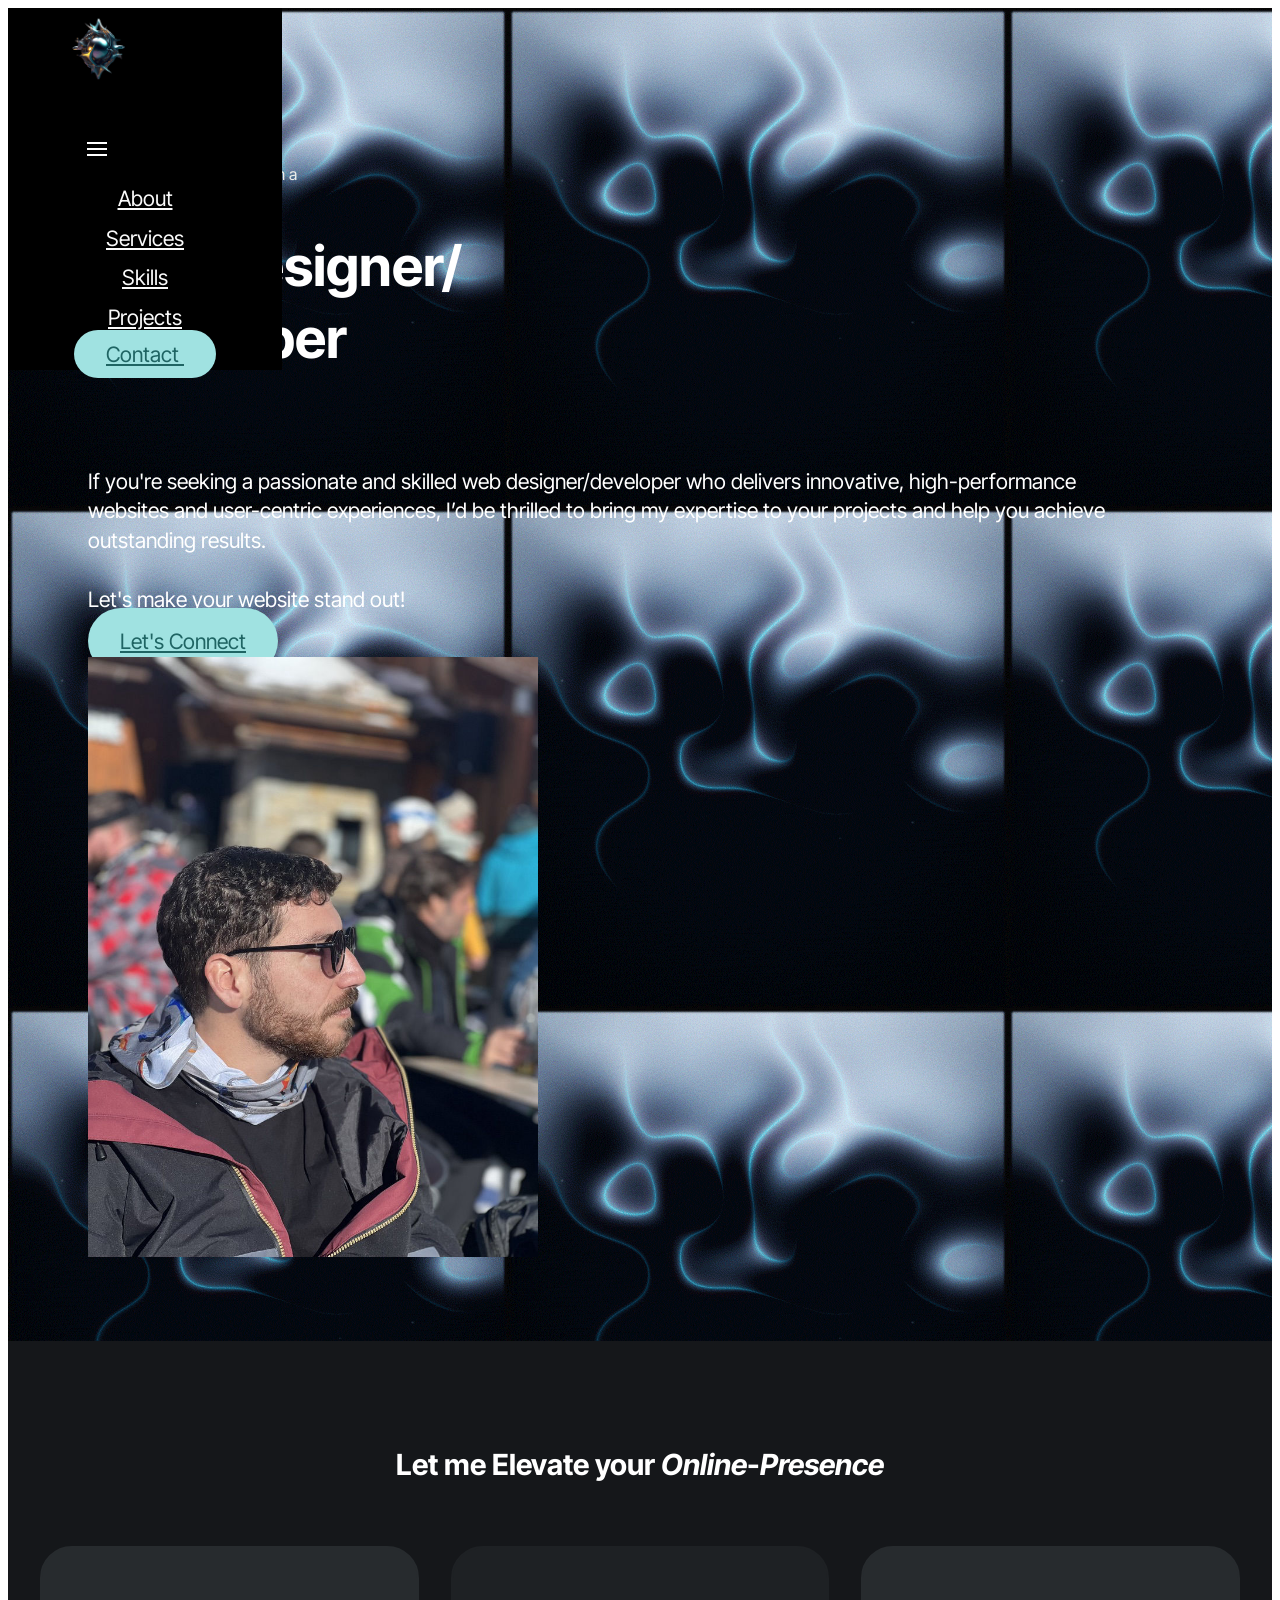
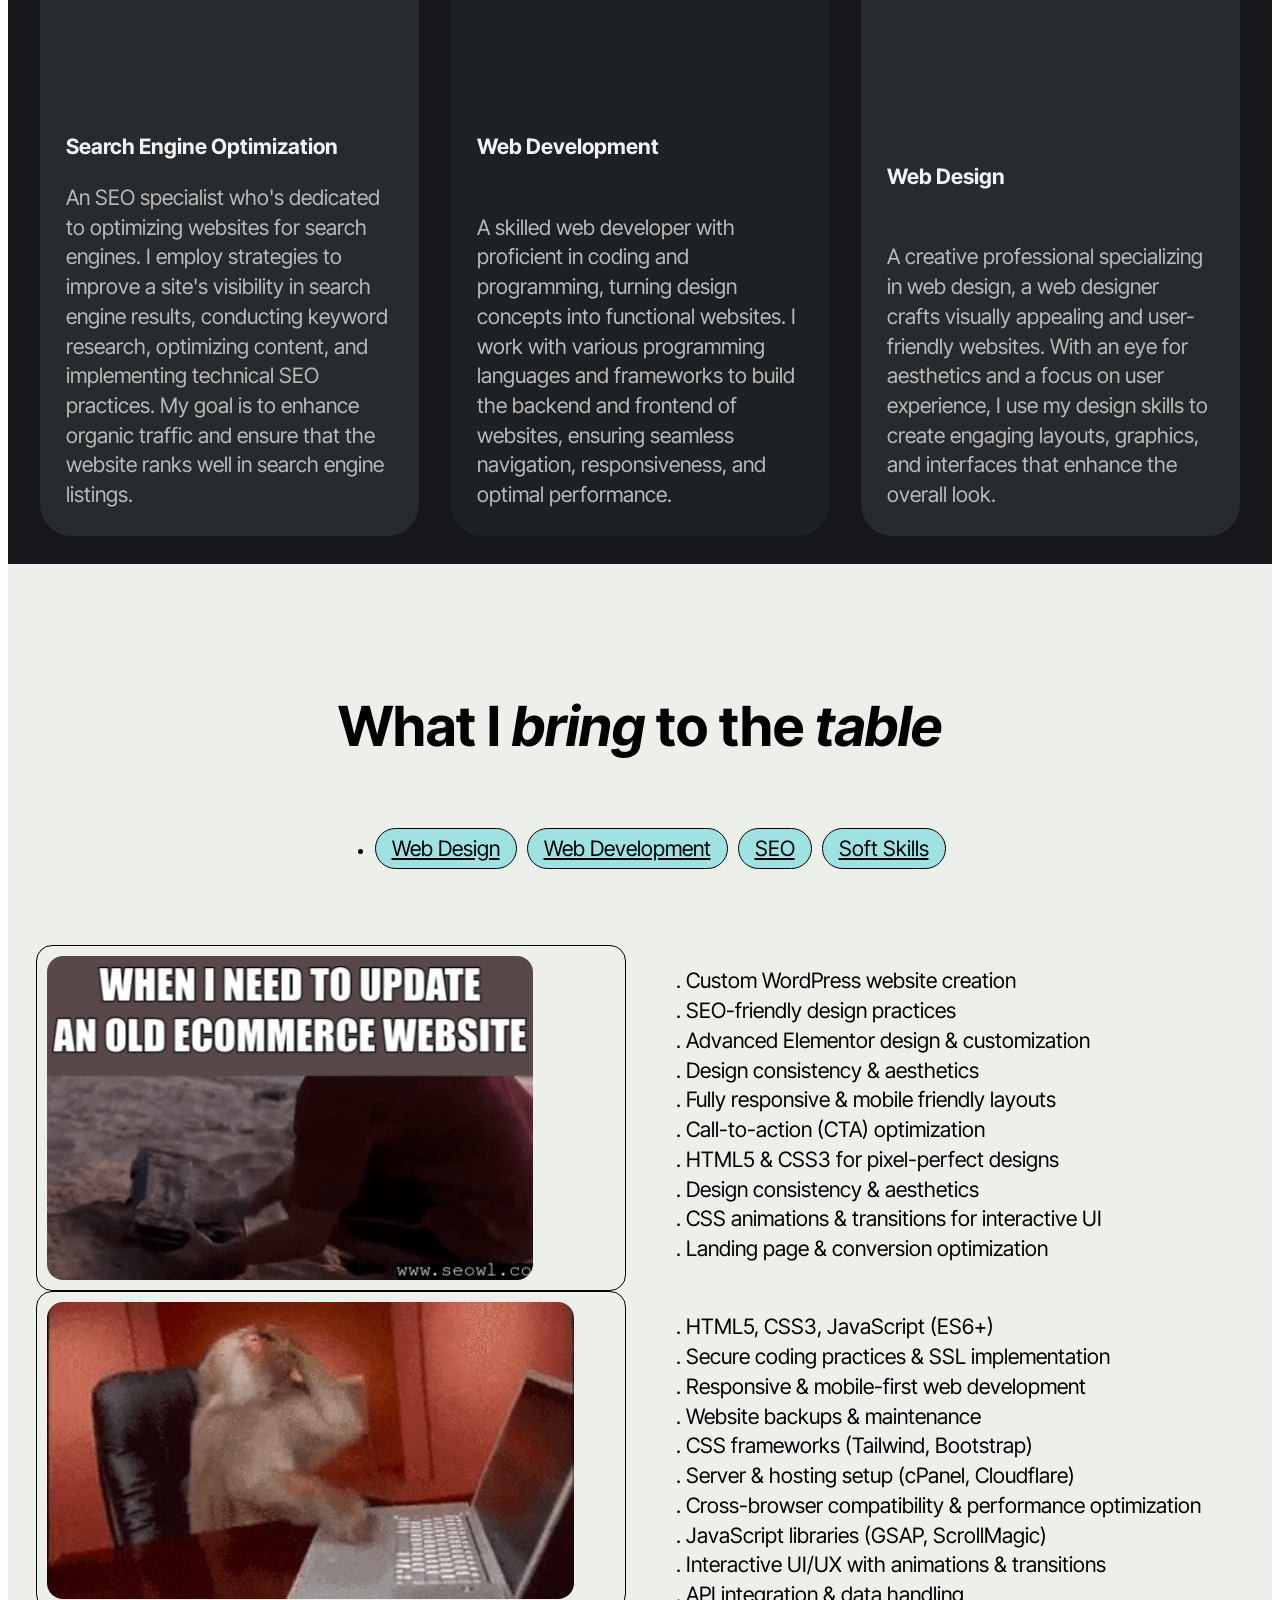
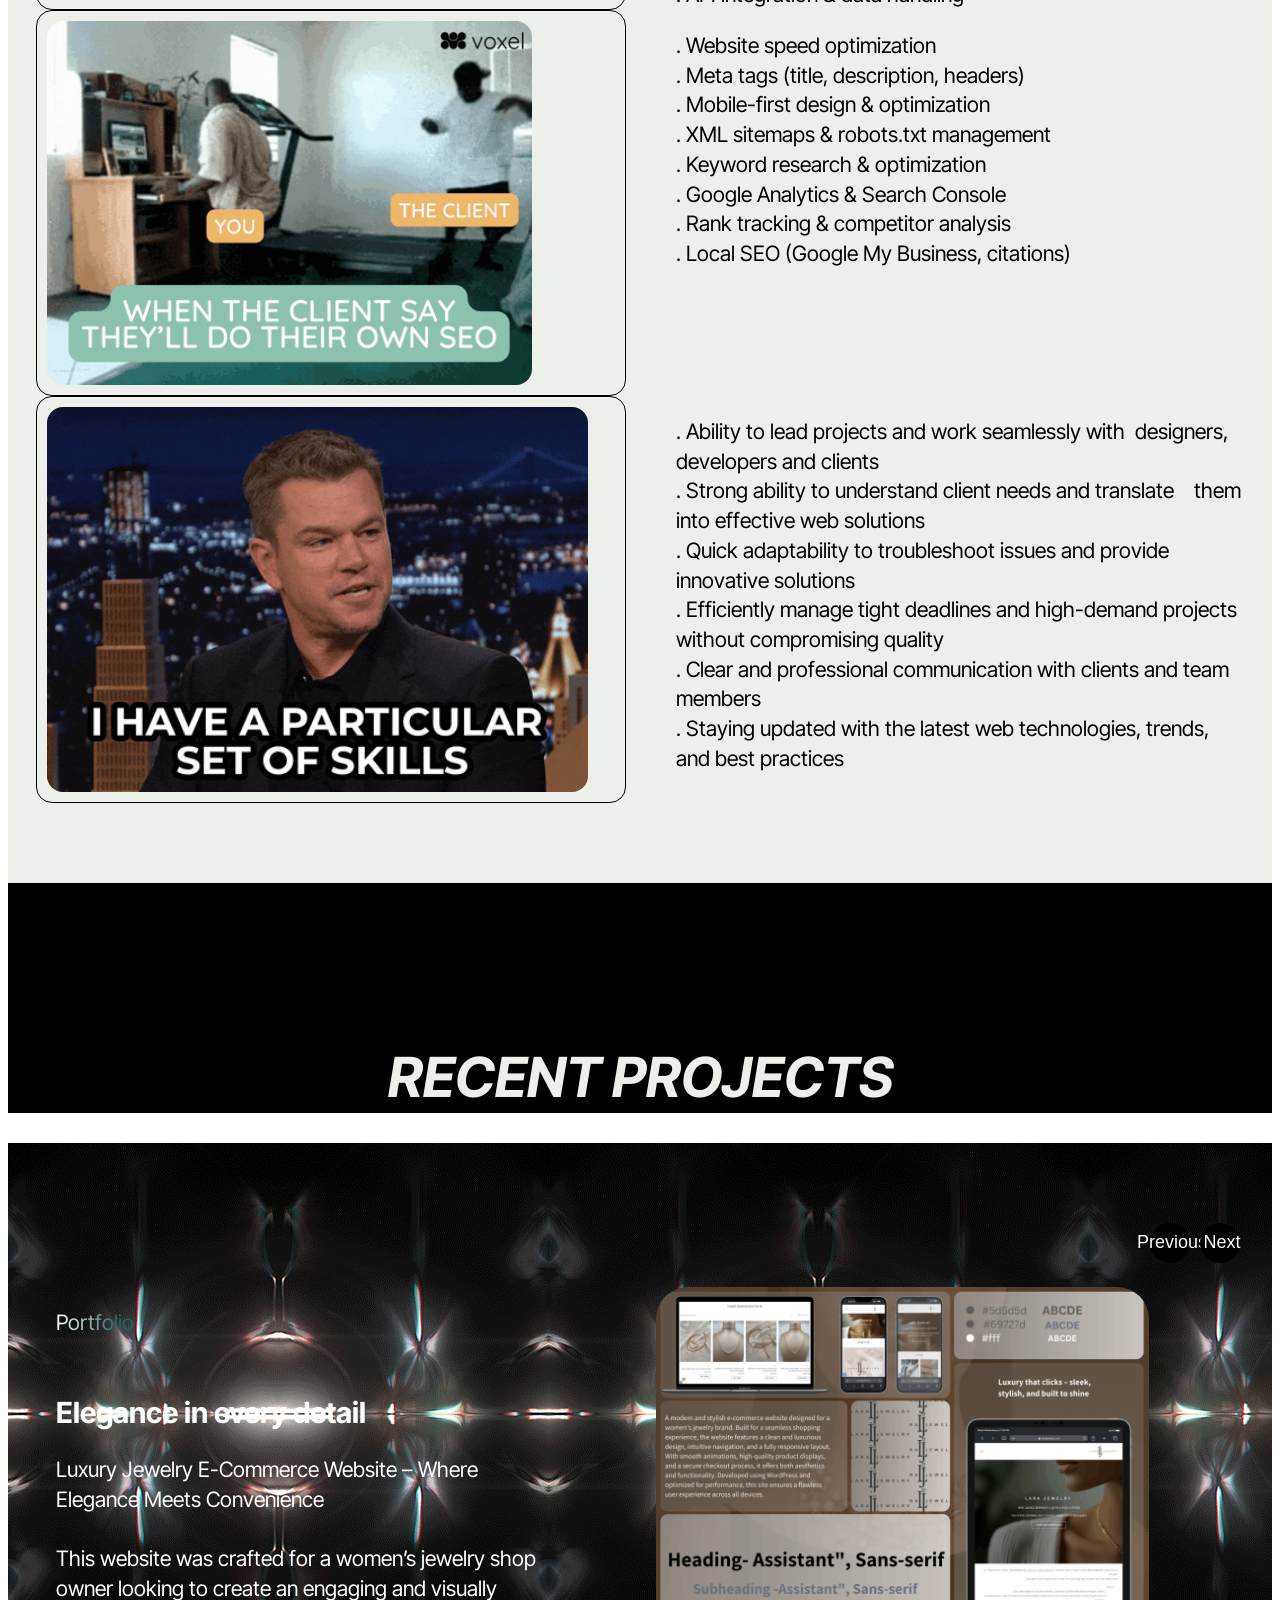
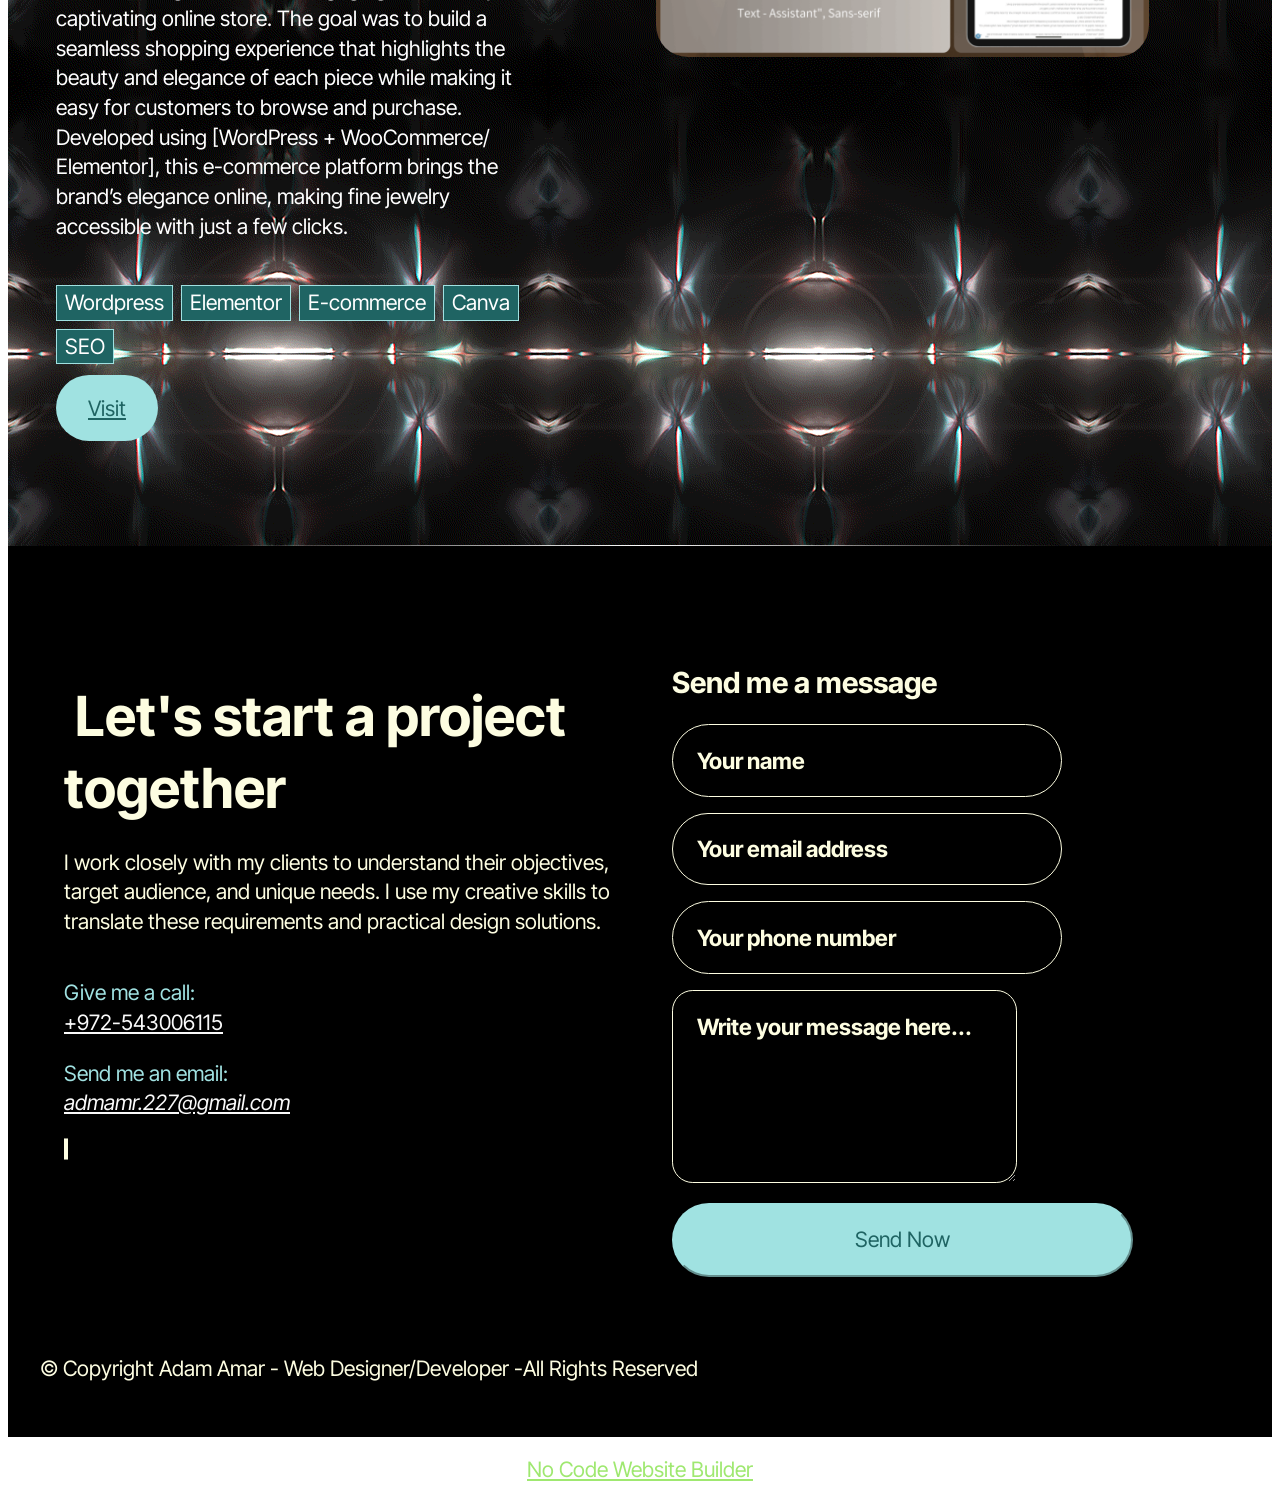
==== commit ee564d92: "Add files via upload" ====
--- a/Portfolio/index.html
+++ b/Portfolio/index.html
@@ -6,13 +6,14 @@
   <meta http-equiv="X-UA-Compatible" content="IE=edge">
   <meta name="generator" content="Mobirise v5.9.25, mobirise.com">
   <meta name="viewport" content="width=device-width, initial-scale=1, minimum-scale=1">
-  <link rel="shortcut icon" href="assets/images/logo.png" type="image/x-icon">
+  <link rel="shortcut icon" href="assets/images/abstract-3-112x131.png" type="image/x-icon">
   <meta name="description" content="">
   
   
   <title>Home</title>
   <link rel="stylesheet" href="assets/web/assets/mobirise-icons2/mobirise2.css">
   <link rel="stylesheet" href="assets/web/assets/mobirise-icons/mobirise-icons.css">
+  <link rel="stylesheet" href="assets/web/assets/mobirise-icons-bold/mobirise-icons-bold.css">
   <link rel="stylesheet" href="assets/bootstrap/css/bootstrap.min.css">
   <link rel="stylesheet" href="assets/bootstrap/css/bootstrap-grid.min.css">
   <link rel="stylesheet" href="assets/bootstrap/css/bootstrap-reboot.min.css">
@@ -20,11 +21,9 @@
   <link rel="stylesheet" href="assets/dropdown/css/style.css">
   <link rel="stylesheet" href="assets/socicon/css/styles.css">
   <link rel="stylesheet" href="assets/theme/css/style.css">
-  <link rel="preload" href="https://fonts.googleapis.com/css?family=Manrope:200,300,400,500,600,700,800&display=swap" as="style" onload="this.onload=null;this.rel='stylesheet'">
-  <noscript><link rel="stylesheet" href="https://fonts.googleapis.com/css?family=Manrope:200,300,400,500,600,700,800&display=swap"></noscript>
-  <link rel="preload" href="https://fonts.googleapis.com/css?family=Inter:100,200,300,400,500,600,700,800,900,100i,200i,300i,400i,500i,600i,700i,800i,900i&display=swap" as="style" onload="this.onload=null;this.rel='stylesheet'">
-  <noscript><link rel="stylesheet" href="https://fonts.googleapis.com/css?family=Inter:100,200,300,400,500,600,700,800,900,100i,200i,300i,400i,500i,600i,700i,800i,900i&display=swap"></noscript>
-  <link rel="preload" as="style" href="assets/mobirise/css/mbr-additional.css?v=J4rVa5"><link rel="stylesheet" href="assets/mobirise/css/mbr-additional.css?v=J4rVa5" type="text/css">
+  <link rel="preload" href="https://fonts.googleapis.com/css2?family=Inter+Tight:wght@400;700&display=swap&display=swap" as="style" onload="this.onload=null;this.rel='stylesheet'">
+  <noscript><link rel="stylesheet" href="https://fonts.googleapis.com/css2?family=Inter+Tight:wght@400;700&display=swap&display=swap"></noscript>
+  <link rel="preload" as="style" href="assets/mobirise/css/mbr-additional.css?v=mM3s9e"><link rel="stylesheet" href="assets/mobirise/css/mbr-additional.css?v=mM3s9e" type="text/css">
 
   
   
@@ -32,14 +31,18 @@
 </head>
 <body>
   
-  <section data-bs-version="5.1" class="range5 menu menu3 cid-uw6ANhNsHs" once="menu" id="menu03-0">
+  <section data-bs-version="5.1" class="menu menu01 tokenm5 cid-uFfqNSuPB0" once="menu" id="menu01-0">
     
 
     <nav class="navbar navbar-dropdown navbar-fixed-top navbar-expand-lg">
-        <div class="container">
+        <div class="content-wrap container-fluid">
             <div class="navbar-brand">
+                <span class="navbar-logo">
+                    <a href="https://mobiri.se">
+                        <img src="assets/images/abstract-3-112x131.png" alt="Mobirise Website Builder" style="height: 3.9rem;">
+                    </a>
+                </span>
                 
-                <span class="navbar-caption-wrap"><a class="navbar-caption text-secondary display-4" href="https://mobiri.se">AA</a></span>
             </div>
             <button class="navbar-toggler" type="button" data-toggle="collapse" data-bs-toggle="collapse" data-target="#navbarSupportedContent" data-bs-target="#navbarSupportedContent" aria-controls="navbarNavAltMarkup" aria-expanded="false" aria-label="Toggle navigation">
                 <div class="hamburger">
@@ -50,377 +53,372 @@
                 </div>
             </button>
             <div class="collapse navbar-collapse" id="navbarSupportedContent">
-                <ul class="navbar-nav nav-dropdown nav-right" data-app-modern-menu="true"><li class="nav-item">
-                        <a class="nav-link link text-secondary text-primary display-4" href="index.html#header02-1">About</a>
-                    </li><li class="nav-item">
-                        <a class="nav-link link text-secondary text-primary display-4" href="index.html#features02-2">Services</a>
+                <ul class="navbar-nav nav-dropdown" data-app-modern-menu="true"><li class="nav-item"><a class="nav-link link text-white text-primary display-4" href="index.html#article02-2">About</a></li>
+                    <li class="nav-item"><a class="nav-link link text-white text-primary display-4" href="index.html#features02-3">Services</a></li>
+                    <li class="nav-item"><a class="nav-link link text-white text-primary display-4" href="index.html#tabs01-6">Skills</a>
                     </li>
-                    <li class="nav-item">
-                        <a class="nav-link link text-secondary text-primary display-4" href="index.html#tabs01-0" aria-expanded="false">Skills<br></a>
-                    </li>
-                <li class="nav-item">
-                        <a class="nav-link link text-secondary text-primary display-4" href="index.html#article03-2" aria-expanded="false">Experince<br></a>
-                    </li>
-                <li class="nav-item">
-                        <a class="nav-link link text-secondary text-primary display-4" href="index.html#features03-3" aria-expanded="false">Portfolio<br></a>
-                    </li>
-                <li class="nav-item">
-                        <a class="nav-link link text-secondary text-primary display-4" href="index.html#form01-4" aria-expanded="false">contact<br></a>
+                    <li class="nav-item"><a class="nav-link link text-white text-primary display-4" href="index.html#slider02-8">Projects</a>
                     </li></ul>
                 
+                <div class="navbar-buttons mbr-section-btn"><a class="btn btn-warning display-4" href="index.html#form01-a">Contact&nbsp;</a></div>
             </div>
         </div>
     </nav>
 </section>
 
-<section data-bs-version="5.1" class="range5 header02 cid-uw6AOH1HGp" data-bg-video="http://www.youtube.com/watch?v=uNCr7NdOJgw" id="header02-1">
-    
-
-    <div class="mbr-fallback-image disabled"></div>
-    <div class="mbr-overlay" style="opacity: 0.8; background-color: rgb(0, 0, 0);"></div>
-
-    <div class="container">
-        <div class="row items-wrap">
-            <div class="col-12">
-                <div class="title-wrapper">
-                    <p class="mbr-section-subtitle mbr-fonts-style display-4">Hi there, my name is <em>Adam Amar, </em>and I'm a</p>
-                    <h1 class="mbr-section-title mbr-fonts-style mb-4 display-2"><strong>Web Designer/Developer</strong></h1>
-                </div>
-            </div>
-            <div class="col-12 col-lg-5 card">
-                <div class="image-wrapper">
-                    <img src="assets/images/mobile-768x1024.jpg" alt="Mobirise Website Builder">
-                </div>
-            </div>
+<section data-bs-version="5.1" class="article02 essencem5 cid-uFft2GnpFM mbr-parallax-background" id="article02-2">
+    
+
+    
+    
+
+    <div class="container-fluid">
+        <div class="row">
             <div class="col-12 col-lg-6 card">
                 <div class="content-wrapper">
-                    <p class="mbr-desc mbr-fonts-style mb-4 display-7"><strong>
-                        If you're seeking a passionate and skilled web designer/developer who delivers innovative, high-performance websites and user-centric experiences, I’d be thrilled to bring my expertise to your projects and help you achieve outstanding results.
-                    </strong></p>
-                    <p class="mbr-text mbr-fonts-style mb-4 display-7">
-                        Let's make your website stand out!<br>
+                    <p><br><br><br>Hi there, I'm <strong><em>Adam</em></strong>, and I am a </p>
+                    <h2 class="mbr-section-title mbr-fonts-style display-2">
+                        <strong>Web Designer/</strong><br><strong>Developer</strong><br><strong><br></strong></h2>
+                    <p class="mbr-text mbr-fonts-style display-7">
+                        If you're seeking a passionate and skilled web designer/developer who delivers innovative, high-performance websites and user-centric experiences, I’d be thrilled to bring my expertise to your projects and help you achieve outstanding results.<br><br>Let's make your website stand out!<br>
                     </p>
-                    <div class="mbr-section-btn"><a class="btn btn-primary display-7 display-4" href="https://wa.me/972543006115">
-                            <span class="mobi-mbri mobi-mbri-phone mbr-iconfont mbr-iconfont-btn">
-                            </span>
-                            Let's Connect</a></div>
-                </div>
-            </div>
-        </div>
-    </div>
-</section>
-
-<section data-bs-version="5.1" class="features02 range5 cid-uw6AQLksO8" id="features02-2">
-    
-
-    
-    
-
-    <div class="container">
-        <div class="row title">
-            <div class="col-12 col-lg-8">
+                    <div class="mbr-section-btn"><a class="btn btn-warning display-7" href="https://wa.me/972543006115"><span class="mobi-mbri mobi-mbri-phone mbr-iconfont mbr-iconfont-btn"></span>Let's Connect</a></div>
+                </div>
+            </div>
+            <div class="col-12 col-lg-6 card">
+                <div class="image-wrapper">
+                    <img src="assets/images/mobile-768x1024.jpg" alt="Mobirise">
+                </div>
+            </div>
+        </div>
+    </div>
+</section>
+
+<section data-bs-version="5.1" class="features02 flexm5 cid-uFfvy8lCO0" id="features02-3">
+    
+
+    
+    
+
+    <div class="container-fluid">
+        <div class="row items-wrap">
+            <div class="col-12 col-lg-10">
+                <div class="content-wrapper">
+                    <h2 class="mbr-section-title mbr-fonts-style display-5">Let me Elevate your <strong><em>Online</em></strong>-<em style="font-weight: bold;">Presence</em></h2>
+                </div>
+            </div>
+            <div class="col-12 col-lg-10">
+                <div class="items-wrapper">
+                    <div class="item features-without-image">
+                        <div class="item-wrapper card_1">
+                            <div class="icon-wrapper">
+                                <span class="mbr-iconfont mbrib-target"></span>
+                            </div>
+                            <div class="card-box">
+                                <div class="title-wrap">
+                                    <h4 class="item-title mbr-fonts-style display-4">
+                                        <strong>Search Engine Optimization</strong><strong><br></strong></h4>
+                                    <p class="item-text mbr-fonts-style display-4">An SEO specialist who's dedicated to optimizing websites for search engines. I employ strategies to improve a site's visibility in search engine results, conducting keyword research, optimizing content, and implementing technical SEO practices. My goal is to enhance organic traffic and ensure that the website ranks well in search engine listings.</p>
+                                </div>
+                            </div>
+                        </div>
+                    </div>
+                    <div class="item features-without-image">
+                        <div class="item-wrapper card_2">
+                            <div class="icon-wrapper">
+                                <span class="mbr-iconfont mbri-code"></span>
+                            </div>
+                            <div class="card-box">
+                                <div class="title-wrap">
+                                    <h4 class="item-title_2 mbr-fonts-style display-4">
+                                        <strong>Web Development</strong><strong><br></strong><strong><br></strong></h4>
+                                    <p class="item-text_2 mbr-fonts-style display-4">A skilled web developer with proficient in coding and programming, turning design concepts into functional websites. I work with various programming languages and frameworks to build the backend and frontend of websites, ensuring seamless navigation, responsiveness, and optimal performance.</p>
+                                </div>
+                            </div>
+                        </div>
+                    </div>
+                    <div class="item features-without-image">
+                        <div class="item-wrapper card_1">
+                            <div class="icon-wrapper">
+                                <span class="mbr-iconfont mbrib-website-theme"></span>
+                            </div>
+                            <div class="card-box">
+                                <div class="title-wrap">
+                                    <h4 class="item-title mbr-fonts-style display-4"><strong>Web Design</strong><br><strong><br></strong></h4>
+                                    <p class="item-text mbr-fonts-style display-4">A creative professional specializing in web design, a web designer crafts visually appealing and user-friendly websites. With an eye for aesthetics and a focus on user experience, I use my design skills to create engaging layouts, graphics, and interfaces that enhance the overall look.
+                                    </p>
+                                </div>
+                            </div>
+                        </div>
+                    </div>
+                </div>
+            </div>
+        </div>
+    </div>
+</section>
+
+<section data-bs-version="5.1" class="tabs01 termm5 cid-uFfyKywAvR" id="tabs01-6">
+    
+
+    
+    
+
+    <div class="container-fluid">
+        <div class="row">
+            <div class="col-12 col-lg-10">
                 <div class="title-wrapper">
-                    <h2 class="mbr-section-title mbr-fonts-style display-2"><strong>Elevate your online presence.</strong></h2>
-                </div>
-            </div>
-            <div class="card col-12 col-lg-4">
-                
-            </div>
-        </div>
-        <div class="row items-wrap">
-            <div class="card col-12 col-lg-4 active">
-                <div class="item-wrapper">
-                    <div class="card-box">
+                    <h2 class="mbr-section-title mbr-fonts-style display-2">
+                        What I <strong><em>bring</em></strong> to the <strong><em>table</em></strong></h2>
+                </div>
+                <div class="tabs-wrap">
+                    <ul class="nav nav-tabs" role="tablist">
+                        <li class="nav-item first mbr-fonts-style"><a class="nav-link show active display-4" role="tab" data-toggle="tab" data-bs-toggle="tab" href="#tabs01-6_tab0" aria-selected="true">Web Design</a></li>
+                        <li class="nav-item"><a class="nav-link mbr-fonts-style active display-4" role="tab" data-toggle="tab" data-bs-toggle="tab" href="#tabs01-6_tab1" aria-selected="true">Web Development</a></li>
+                        <li class="nav-item"><a class="nav-link mbr-fonts-style active display-4" role="tab" data-toggle="tab" data-bs-toggle="tab" href="#tabs01-6_tab2" aria-selected="true">SEO</a></li>
+                        <li class="nav-item"><a class="nav-link mbr-fonts-style active display-4" role="tab" data-toggle="tab" data-bs-toggle="tab" href="#tabs01-6_tab3" aria-selected="true">Soft Skills</a></li>
                         
-                        <h3 class="item-title mbr-fonts-style display-5"><strong>Web Design</strong></h3>
-                        <p class="item-text mbr-fonts-style display-7">A creative professional specializing in web design, a web designer crafts visually appealing and user-friendly websites. With an eye for aesthetics and a focus on user experience, I use my design skills to create engaging layouts, graphics, and interfaces that enhance the overall look.
-                        </p>
-                    </div>
-                </div>
-            </div>
-            <div class="card col-12 col-lg-4 card_2">
-                <div class="item-wrapper">
-                    <div class="card-box">
-                        
-                        <h3 class="item-title mbr-fonts-style display-5"><strong>Web Development</strong></h3>
-                        <p class="item-text mbr-fonts-style display-7">A skilled web developer with proficient in coding and programming, turning design concepts into functional websites. I work with various programming languages and frameworks to build the backend and frontend of websites, ensuring seamless navigation, responsiveness, and optimal performance.
-                        </p>
-                    </div>
-                </div>
-            </div>
-            <div class="card col-12 col-lg-4 card_3">
-                <div class="item-wrapper">
-                    <div class="card-box">
-                        
-                        <h3 class="item-title mbr-fonts-style display-5"><strong>Search Engine Optimization</strong></h3>
-                        <p class="item-text mbr-fonts-style display-7">
-                            An SEO specialist who's dedicated to optimizing websites for search engines. I employ strategies to improve a site's visibility in search engine results, conducting keyword research, optimizing content, and implementing technical SEO practices. My goal is to enhance organic traffic and ensure that the website ranks well in search engine listings.
-                        </p>
-                    </div>
-                </div>
-            </div>
-        </div>
-    </div>
-</section>
-
-<section data-bs-version="5.1" class="article02 range5 cid-uw6ARJxL7y mbr-parallax-background" id="article02-3">
-    
-
-    
-    <div class="mbr-overlay" style="opacity: 0.8; background-color: rgb(0, 0, 0);"></div>
+                    </ul>
+                </div>
+                <div class="tab-content">
+                    <div id="tab1" class="tab-pane in active" role="tabpanel">
+                        <div class="content-wrapper">
+                            <div class="image-wrapper">
+                                <img src="assets/images/download.gif" alt="Mobirise">
+                            </div>
+                            <div class="text-wrapper">
+                                <p class="card-text mbr-fonts-style display-4">
+                                    .&nbsp;Custom WordPress website creation<br>.&nbsp;SEO-friendly design practices<br>.&nbsp;Advanced Elementor design &amp; customization<br>.&nbsp;Design consistency &amp; aesthetics<br>.&nbsp;Fully responsive &amp; mobile friendly layouts<br>.&nbsp;Call-to-action (CTA) optimization<br>.&nbsp;HTML5 &amp; CSS3 for pixel-perfect designs<br>.&nbsp;Design consistency &amp; aesthetics<br>.&nbsp;CSS animations &amp; transitions for interactive UI<br>.&nbsp;Landing page &amp; conversion optimization</p>
+                            </div>
+                        </div>
+                    </div>
+                    <div id="tab2" class="tab-pane" role="tabpanel">
+                        <div class="content-wrapper">
+                            <div class="image-wrapper">
+                                <img src="assets/images/programmer-coding-gif.gif" alt="Mobirise">
+                            </div>
+                            <div class="text-wrapper">
+                                <p class="card-text mbr-fonts-style display-4">
+                                    .&nbsp;HTML5, CSS3, JavaScript (ES6+)<br>.&nbsp;Secure coding practices &amp; SSL implementation<br>.&nbsp;Responsive &amp; mobile-first web development<br>.&nbsp;Website backups &amp; maintenance<br>.&nbsp;CSS frameworks (Tailwind, Bootstrap)<br>.&nbsp;Server &amp; hosting setup (cPanel, Cloudflare)<br>.&nbsp;Cross-browser compatibility &amp; performance optimization<br>.&nbsp;JavaScript libraries (GSAP, ScrollMagic)<br>.&nbsp;Interactive UI/UX with animations &amp; transitions<br>.&nbsp;API integration &amp; data handling</p>
+                            </div>
+                        </div>
+                    </div>
+                    <div id="tab3" class="tab-pane" role="tabpanel">
+                        <div class="content-wrapper">
+                            <div class="image-wrapper">
+                                <img src="assets/images/consulting-digital-marketing-gif-by-voxel.gif" alt="Mobirise">
+                            </div>
+                            <div class="text-wrapper">
+                                <p class="card-text mbr-fonts-style display-4">
+                                    .&nbsp;Website speed optimization<br>.&nbsp;Meta tags (title, description, headers)<br>.&nbsp;Mobile-first design &amp; optimization<br>.&nbsp;XML sitemaps &amp; robots.txt management<br>.&nbsp;Keyword research &amp; optimization<br>.&nbsp;Google Analytics &amp; Search Console<br>.&nbsp;Rank tracking &amp; competitor analysis<br>.&nbsp;Local SEO (Google My Business, citations)</p>
+                            </div>
+                        </div>
+                    </div>
+                    <div id="tab4" class="tab-pane" role="tabpanel">
+                        <div class="content-wrapper">
+                            <div class="image-wrapper">
+                                <img src="assets/images/jimmy-fallon-skills-gif-by-the-tonight-show-starring-jimmy-fallon.gif" alt="Mobirise">
+                            </div>
+                            <div class="text-wrapper">
+                                <p class="card-text mbr-fonts-style display-4">
+                                    .&nbsp;Ability to lead projects and work seamlessly with&nbsp; designers, developers and clients<br>.&nbsp;Strong ability to understand client needs and translate&nbsp; &nbsp; them into effective web solutions<br>.&nbsp;Quick adaptability to troubleshoot  issues and provide innovative solutions<br>.&nbsp;Efficiently manage tight deadlines and high-demand projects without compromising quality<br>.&nbsp;Clear and professional communication with clients and team members<br>.&nbsp;Staying updated with the latest web technologies, trends, and best practices<br><br></p>
+                            </div>
+                        </div>
+                    </div>
+                    
+                </div>
+            </div>
+        </div>
+    </div>
+</section>
+
+<section data-bs-version="5.1" class="header02 trustm5 cid-uFgiQyLULJ" id="header02-9">
+    
+
+    
+    
 
     <div class="container">
         <div class="row">
             <div class="col-12">
-                
-            </div>
-            <div class="col-12 col-lg-5">
-                <div class="title-wrapper">
-                    <h2 class="mbr-section-title mbr-fonts-style display-2">
-                        The Role
-                    </h2>
-                    <p class="mbr-desc mbr-fonts-style display-4">
-                        Innovative solutions for You
-                    </p>
-                </div>
-            </div>
-            <div class="col-12 col-lg-7">
-                <div class="text-wrapper">
-                    <p class="mbr-text mbr-fonts-style display-5">I'm a Driven &amp; Innovative Web Designer and Developer with a Proven Track-Record of Delivering High-Impact, User-Centric websites.<br></p>
-                </div>
-            </div>
-        </div>
-    </div>
-</section>
-
-<section data-bs-version="5.1" class="tabs01 tabs tokenm5 cid-uEYdbX2UsN" id="tabs01-0">
-    
-
-    
-    
-
-    <div class="container-fluid">
-        <div class="row">
-            <div class="col-12 col-lg-4">
-                <div class="title-wrapper">
-                    <h2 class="mbr-section-title mbr-fonts-style display-5">
-                        <strong>Top In-Demand Currencies</strong>
-                    </h2>
-                </div>
-                <div class="tabs-wrapper">
-                    <ul class="nav nav-tabs" role="tablist">
-                        <li class="nav-item first mbr-fonts-style"><a class="nav-link show mbr-fonts-style active display-4" role="tab" data-toggle="tab" data-bs-toggle="tab" href="#tabs01-0_tab0" aria-selected="true">
-                                <strong>Web Design</strong>
-                            </a></li>
-                        <li class="nav-item"><a class="nav-link mbr-fonts-style active display-4" role="tab" data-toggle="tab" data-bs-toggle="tab" href="#tabs01-0_tab1" aria-selected="true">
-                                <strong>Web Development</strong>
-                            </a></li>
-                        <li class="nav-item"><a class="nav-link mbr-fonts-style active display-4" role="tab" data-toggle="tab" data-bs-toggle="tab" href="#tabs01-0_tab2" aria-selected="true">
-                                <strong>SEO</strong>
-                            </a></li>
-                        <li class="nav-item"><a class="nav-link mbr-fonts-style active display-4" role="tab" data-toggle="tab" data-bs-toggle="tab" href="#tabs01-0_tab3" aria-selected="true">
-                                <strong>Soft Skills</strong>
-                            </a></li>
-                    </ul>
-                </div>
-            </div>
-            <div class="col-12 col-lg-6">
-                <div class="tab-content">
-                    <div id="tab1" class="tab-pane in active" role="tabpanel">
-                        <div class="item-content">
-                            <div class="image-wrap">
-                                <img src="assets/images/download.gif" alt="Mobirise">
-                            </div>
-                            <h4 class="item-title mbr-fonts-style display-7"><strong>Web Design</strong></h4>
-                            <div class="text-wrapper">
-                                <p class="item-text mbr-fonts-style display-4">. Custom WordPress website creation&nbsp;<br> &nbsp; &nbsp; &nbsp; &nbsp; &nbsp; &nbsp; &nbsp; &nbsp; &nbsp; &nbsp; &nbsp; &nbsp; &nbsp; &nbsp; &nbsp; &nbsp; &nbsp; <br>. SEO-friendly design practices<br>&nbsp; &nbsp; &nbsp;&nbsp;<br>.&nbsp;Advanced Elementor design &amp; customization.&nbsp; &nbsp; &nbsp; &nbsp; &nbsp; &nbsp; &nbsp; &nbsp; &nbsp; &nbsp; &nbsp;<br><br>. Design consistency &amp; aesthetics<br>&nbsp;<br>.&nbsp;Fully responsive &amp; mobile friendly layouts.&nbsp; &nbsp; &nbsp; &nbsp; &nbsp; &nbsp; &nbsp; &nbsp; &nbsp; &nbsp; &nbsp; &nbsp; &nbsp; &nbsp;<br><br>. Call-to-action (CTA) optimization<br><br>.&nbsp;HTML5 &amp; CSS3 for pixel-perfect designs&nbsp;<br> &nbsp; &nbsp; &nbsp; &nbsp; &nbsp; &nbsp; &nbsp; &nbsp; &nbsp; &nbsp; &nbsp; &nbsp; &nbsp; &nbsp;<br>. Design consistency &amp; aesthetics&nbsp;&nbsp;<br><br>.&nbsp;CSS animations &amp; transitions for interactive UI&nbsp; &nbsp; &nbsp; &nbsp; &nbsp; &nbsp; &nbsp; &nbsp; &nbsp; &nbsp; <br><br>. Landing page &amp; conversion optimization<br></p>
-                            </div>
-                        </div>
-                    </div>
-                    <div id="tab2" class="tab-pane" role="tabpanel">
-                        <div class="item-content">
-                            <div class="image-wrap">
-                                <img src="assets/images/programmer-coding-gif.gif" alt="Mobirise">
-                            </div>
-                            <h4 class="item-title mbr-fonts-style display-7">
-                                <strong>Web Development</strong></h4>
-                            <div class="text-wrapper">
-                                <p class="item-text mbr-fonts-style display-4">
-                                    .&nbsp;HTML5, CSS3, JavaScript (ES6+)<br>&nbsp;&nbsp; &nbsp; &nbsp; &nbsp;<br>. Secure coding practices &amp; SSL implementation<br><br>.&nbsp;Responsive &amp; mobile-first web development.&nbsp; &nbsp;&nbsp;<br><br>. Website backups &amp; maintenance<br><br>.&nbsp;CSS frameworks (Tailwind, Bootstrap)&nbsp; &nbsp; <br>&nbsp; &nbsp; &nbsp; &nbsp; &nbsp; &nbsp;<br>. Server &amp; hosting setup (cPanel, Cloudflare)<br><br>. Cross-browser compatibility &amp;&nbsp;performance optimization <br> &nbsp; &nbsp; &nbsp; &nbsp; &nbsp; &nbsp; &nbsp; &nbsp; &nbsp; &nbsp; &nbsp; &nbsp;&nbsp;<br>. JavaScript libraries (GSAP, ScrollMagic) &nbsp;<br> &nbsp; &nbsp; &nbsp; &nbsp;&nbsp;<br>. Interactive UI/UX with animations &amp; transitions&nbsp; &nbsp; <br>&nbsp; &nbsp; &nbsp; &nbsp; &nbsp; &nbsp; &nbsp; &nbsp; &nbsp;<br>. API integration &amp; data handling<br></p>
-                            </div>
-                        </div>
-                    </div>
-                    <div id="tab3" class="tab-pane" role="tabpanel">
-                        <div class="item-content">
-                            <div class="image-wrap">
-                                <img src="assets/images/consulting-digital-marketing-gif-by-voxel.gif" alt="Mobirise">
-                            </div>
-                            <h4 class="item-title mbr-fonts-style display-7"><strong>Search Engine Optimization</strong></h4>
-                            <div class="text-wrapper">
-                                <p class="item-text mbr-fonts-style display-4">. Website speed optimization.<br><br>.&nbsp;Meta tags (title, description, headers)<br><br>.&nbsp;Mobile-first design &amp; optimization<br><br>.&nbsp;XML sitemaps &amp; robots.txt management<br><br>.&nbsp;Keyword research &amp; optimization<br><br>.&nbsp;Google Analytics &amp; Search Console<br><br>. Rank tracking &amp; competitor analysis<br><br>.&nbsp;Local SEO (Google My Business, citations)<br></p>
-                            </div>
-                        </div>
-                    </div>
-                    <div id="tab4" class="tab-pane" role="tabpanel">
-                        <div class="item-content">
-                            <div class="image-wrap">
-                                <img src="assets/images/jimmy-fallon-skills-gif-by-the-tonight-show-starring-jimmy-fallon.gif" alt="Mobirise">
-                            </div>
-                            <h4 class="item-title mbr-fonts-style display-7">
-                                <strong>Soft Skills</strong></h4>
-                            <div class="text-wrapper">
-                                <p class="item-text mbr-fonts-style display-4">
-                                    .&nbsp;Ability to lead projects and work seamlessly with designers, developers and clients.<br><br>.&nbsp;Strong ability to understand client needs and translate them into effective web solutions.<br><br>.&nbsp;Quick adaptability to troubleshoot&nbsp; issues and provide innovative solutions.<br><br>. Efficiently manage tight deadlines and high-demand projects without compromising quality.<br><br>.&nbsp;Clear and professional communication with clients and team members.<br><br>.&nbsp;Staying updated with the latest web technologies, trends, and best practices.<br></p>
-                            </div>
-                        </div>
-                    </div>
-                </div>
-            </div>
-        </div>
-    </div>
-</section>
-
-<section data-bs-version="5.1" class="article03 range5 cid-uEYAukwIkA" id="article03-2">
-    
-
-    
-    
+                <div class="content-wrapper">
+                    
+                    <h1 class="mbr-section-title mbr-fonts-style display-2">
+                        <strong><em>RECENT PROJECTS</em></strong></h1>
+                    
+                    
+                    
+                </div>
+            </div>
+        </div>
+    </div>
+</section>
+
+<section data-bs-version="5.1" class="slider02 mbr-embla emblemm5 cid-uFfEnTslN2" id="slider02-8">
+    
+    <div class="mbr-overlay"></div>
 
     <div class="container">
-        <div class="row items-wrap">
-            <div class="col-12 col-lg-7 card">
-                <div class="content-wrapper">
-                    <h2 class="mbr-section-title mbr-fonts-style mb-4 display-2"><strong>✨ Work Experince</strong></h2>
-                    
-                    <h3 class="item-title mbr-fonts-style display-5">Web Developer - Creative LTD.&nbsp;<br></h3>
-                    <p class="item-text mbr-fonts-style display-4">• Spearheaded the design and development of WordPress websites with a strong&nbsp; &nbsp; &nbsp; &nbsp; &nbsp; &nbsp;focus on UX/UI, performance optimization, and SEO strategies.<br><br>• Managed multiple projects simultaneously, ensuring deadlines, budgets, and client<br>&nbsp;expectations were met.<br><br>• Troubleshot CMS-related issues and implemented fixes for plugin conflicts, theme errors, and performance bottlenecks.<br><br>• Integrated Google Analytics, SEO tools, and caching mechanisms to improve&nbsp; &nbsp; &nbsp; &nbsp; &nbsp; &nbsp; &nbsp; &nbsp;website rankings and loading speed.<br><br>• Worked closely with remote developers, designers, and marketers to align&nbsp; &nbsp; &nbsp; &nbsp; &nbsp; &nbsp; &nbsp; &nbsp; &nbsp; &nbsp;branding and content strategies.</p>
-                    <h3 class="item-title mbr-fonts-style display-7">---------------------------------------------------------------------------</h3>
-                    <p class="item-text mbr-fonts-style display-5">Wordpress Designer - Freelancer&nbsp;</p>
-                    <h3 class="item-title mbr-fonts-style display-7">• Designed and developed custom WordPress websites using Elementor, custom themes, and plugins, ensuring mobile responsiveness and SEO optimization.<br><br>• Maintained and troubleshot website issues, optimizing performance, security, and&nbsp;<span style="font-size: 1.3rem; background-color: transparent;">functionality for international clients.</span><div><span style="font-size: 1.3rem; background-color: transparent;"><br></span></div><div>• Integrated third-party APIs, plugins, and payment gateways to enhance eCommerce&nbsp;<span style="font-size: 1.3rem; background-color: transparent;">and dynamic site functionality.</span></div><div><span style="font-size: 1.3rem; background-color: transparent;"><br></span></div><div>• Collaborated with overseas clients and development teams via Slack, Trello, and Asana,&nbsp;<span style="font-size: 1.3rem; background-color: transparent;">ensuring seamless remote communication and timely project delivery.</span></div><div><span style="font-size: 1.3rem; background-color: transparent;"><br></span></div><div>• Provided CMS training and documentation for clients to manage content efficiently.</div></h3>
-                    <p class="item-text mbr-fonts-style display-4"></p>
-                    
-                </div>
-            </div>
-            <div class="col-12 col-lg-5 card m-auto">
-                <div class="image-wrapper">
-                    <img src="assets/images/team.jpeg" alt="Mobirise">
-                </div>
-            </div>
-        </div>
-    </div>
-</section>
-
-<section data-bs-version="5.1" class="features03 servicem5 cid-uEYEf09Y4p" id="features03-3">
-    
-
-    
-    
-
-    <div class="container-fluid">
         <div class="row">
             <div class="col-12">
                 <div class="content-wrapper">
-                    <div class="image-wrapper">
-                        <img src="assets/images/animation-design-gif-by-megan-palero.gif" alt="Mobirise">
-                    </div>
-                    <div class="item features-image">
-                        <div class="item-wrapper">
-                            <div class="item-content">
-                                <div class="item-img">
-                                    <a href="#"><img src="assets/images/laraj-772x515.png" alt="Mobirise"></a>
-                                </div>
-                                <div class="text-wrapper">
-                                    <h4 class="item-title mbr-fonts-style display-5">
-                                        <strong><a href="https://larajewelry.co.il/" class="text-black" target="_blank">E-commerce Website Development</a></strong>
-                                    </h4>
-                                    <p class="item-text mbr-fonts-style display-7">
-                                        Creating an e-commerce website is a complex and multifaceted project that requires
-                                        integrating various functionalities to provide a seamless shopping experience.
-                                    </p>
-                                </div>
-                            </div>
-                            <div class="tags-wrapper">
-                                <ul class="list mbr-fonts-style display-4">
-                                    <li class="item-wrap">Wordpress</li>
-                                    <li class="item-wrap">Elementor</li><li class="item-wrap">Canva</li><li class="item-wrap">E-commerce</li>
-                                </ul>
-                            </div>
-                        </div>
-                    </div>
-                     <div class="item features-image">
-                        <div class="item-wrapper">
-                            <div class="item-content">
-                                <div class="item-img">
-                                    <a href="#"><img src="assets/images/rf-772x515.png" alt="Mobirise"></a>
-                                </div>
-                                <div class="text-wrapper">
-                                    <h4 class="item-title mbr-fonts-style display-5">
-                                        <strong><a href="https://rfglobal.co.il/" class="text-black" target="_blank">Real-Estate Investment Website&nbsp;</a></strong></h4>
-                                    <p class="item-text mbr-fonts-style display-7">
-                                        Designed &amp; Developed a high-performance real estate investment website using WordPress and Elementor, ensuring a sleek, modern, and user-friendly experience.
-                                    </p>
-                                </div>
-                            </div>
-                            <div class="tags-wrapper">
-                                <ul class="list mbr-fonts-style display-4">
-                                    <li class="item-wrap">Wordpress</li>
-                                    <li class="item-wrap">Elementor</li>
-                                    <li class="item-wrap">Canva</li>
-                                </ul>
-                            </div>
-                        </div>
-                    </div>
-                    <div class="item features-image">
-                        <div class="item-wrapper">
-                            <div class="item-content">
-                                <div class="item-img">
-                                    <a href="#"><img src="assets/images/julis-772x515.png" alt="Mobirise"></a>
-                                </div>
-                                <div class="text-wrapper">
-                                    <h4 class="item-title mbr-fonts-style display-5"><a href="https://julis.co.il/" class="text-primary" target="_blank">Community Hub for a Northern Israeli Julis Village</a></h4>
-                                    <p class="item-text mbr-fonts-style display-7">Designed &amp; Developed a community-driven website for a small village in northern Israel, using WordPress and Elementor to create a visually appealing and functional platform tailored to the village’s needs
-                                    </p>
-                                </div>
-                            </div>
-                            <div class="tags-wrapper">
-                                <ul class="list mbr-fonts-style display-4">
-                                    <li class="item-wrap">Wordpress</li>
-                                    <li class="item-wrap">Elementor</li>
-                                    <li class="item-wrap">Canva</li>
-                                </ul>
-                            </div>
-                        </div>
-                    </div>
-                    <div class="item features-image">
-                        <div class="item-wrapper">
-                            <div class="item-content">
-                                <div class="item-img">
-                                    <a href="#"><img src="assets/images/mixmartialarts-612x408.png" alt="Mobirise"></a>
-                                </div>
-                                <div class="text-wrapper">
-                                    <h4 class="item-title mbr-fonts-style display-5">
-                                      <strong> <a href="https://mix-martialarts.com/" class="text-black text-primary" target="_blank">Kickboxing GYM Website Design</a></strong></h4>
-                                    <p class="item-text mbr-fonts-style display-7">
-                                        Designed &amp; Developed a high-energy, dynamic website for a kickboxing gym, using WordPress and Elementor to create a visually engaging and user-friendly platform that attracts new members and enhances the gym’s online presence
-                                    </p>
-                                </div>
-                            </div>
-                            <div class="tags-wrapper">
-                                <ul class="list mbr-fonts-style display-4">
-                                    <li class="item-wrap">DATABASE</li>
-                                    <li class="item-wrap">Elementor<br></li>
-                                    <li class="item-wrap">Canva</li>
-                                </ul>
-                            </div>
-                        </div>
-                    </div>
-                </div>
-            </div>
-        </div>
-    </div>
-</section>
-
-<section data-bs-version="5.1" class="form01 range5 cid-uEYIaREsIs" id="form01-4">
+                    <div class="embla" data-skip-snaps="true" data-align="center" data-contain-scroll="trimSnaps" data-loop="true" data-auto-play="true" data-auto-play-interval="5" data-draggable="true">
+                        <div class="embla__viewport">
+                            <div class="embla__container">
+                                <div class="embla__slide slider-image item">
+                                    <div class="slide-content">
+                                        <div class="item-wrapper">
+                                            <div class="item-content">
+                                                <div class="label-wrapper">
+                                                    <p class="item-label mbr-fonts-style display-4">
+                                                        Portfolio</p>
+                                                </div>
+                                                <h4 class="item-title mbr-fonts-style display-5">Elegance in every detail</h4>
+                                                <p class="item-text mbr-fonts-style display-4">Luxury Jewelry E-Commerce Website – Where Elegance Meets Convenience<br><br>This website was crafted for a women’s jewelry shop owner looking to create an engaging and visually captivating online store. The goal was to build a seamless shopping experience that highlights the beauty and elegance of each piece while making it easy for customers to browse and purchase.<br>Developed using [WordPress + WooCommerce/ Elementor], this e-commerce platform brings the brand’s elegance online, making fine jewelry accessible with just a few clicks.<br></p>
+                                                <div class="tabs-wrapper">
+                                                    <ul class="list mbr-fonts-style display-4">
+                                                        <li class="item-wrap">Wordpress</li>
+                                                        <li class="item-wrap">Elementor</li>
+                                                        <li class="item-wrap">E-commerce</li><li class="item-wrap">Canva</li><li class="item-wrap">SEO</li>
+                                                    </ul>
+                                                </div>
+                                                <div class="mbr-section-btn item-footer"><a href="https://larajewelry.co.il/" class="btn item-btn btn-warning display-4" target="_blank">Visit</a></div>
+                                            </div>
+                                            <div class="item-img">
+                                                <img src="assets/images/1-1000x750.png" alt="Mobirise Website Builder" data-slide-to="0" data-bs-slide-to="0">
+                                            </div>
+                                        </div>
+                                    </div>
+                                </div>
+                                <div class="embla__slide slider-image item">
+                                    <div class="slide-content">
+                                        <div class="item-wrapper">
+                                            <div class="item-content">
+                                                <div class="label-wrapper">
+                                                    <p class="item-label mbr-fonts-style display-4"></p>
+                                                </div>
+                                                <h4 class="item-title mbr-fonts-style display-4">A journey through Julis</h4>
+                                                <p class="item-text mbr-fonts-style display-4">Julis Village Website – A Digital Gateway to History and Culture<br><br>This website was designed to bring the rich heritage of Julis, a historic village in northern Israel, to life. Built with a modern yet traditional aesthetic, the platform offers an engaging storytelling experience, featuring.<br>Developed with WordPress, the website is designed to preserve Julis’ heritage while making it accessible to visitors and locals alike.<br></p>
+                                                <div class="tabs-wrapper">
+                                                    <ul class="list mbr-fonts-style display-4">
+                                                        <li class="item-wrap">Audience</li>
+                                                        <li class="item-wrap">Brand</li>
+                                                        <li class="item-wrap">Platforms</li><li class="item-wrap">SEO</li>
+                                                    </ul>
+                                                </div>
+                                                <div class="mbr-section-btn item-footer"><a href="https://julis.co.il/" class="btn item-btn btn-warning display-4" target="_blank">
+                                                        View More
+                                                    </a></div>
+                                            </div>
+                                            <div class="item-img">
+                                                <img src="assets/images/2-700x525.png" alt="Mobirise Website Builder" data-slide-to="1" data-bs-slide-to="1">
+                                            </div>
+                                        </div>
+                                    </div>
+                                </div>
+                                <div class="embla__slide slider-image item">
+                                    <div class="slide-content">
+                                        <div class="item-wrapper">
+                                            <div class="item-content">
+                                                <div class="label-wrapper">
+                                                    <p class="item-label mbr-fonts-style display-4">
+                                                        Unleash your inner fighter
+                                                    </p>
+                                                </div>
+                                                <h4 class="item-title mbr-fonts-style display-5">Kickboxing Training Website – Power, Precision, Performance</h4>
+                                                <p class="item-text mbr-fonts-style display-4">
+                                                    This website was built for a certified kickboxing trainer to provide a dynamic platform that showcases training programs, gym facilities, and an easy online sign-up system for new members.<br>Built with [WordPress/Elementor], this website delivers an engaging and user-friendly experience for anyone looking to train like a pro<br>
+                                                </p>
+                                                <div class="tabs-wrapper">
+                                                    <ul class="list mbr-fonts-style display-4">
+                                                        <li class="item-wrap">Wordpress</li>
+                                                        <li class="item-wrap">Elementor</li>
+                                                        <li class="item-wrap">Canva</li><li class="item-wrap">SEO</li>
+                                                    </ul>
+                                                </div>
+                                                <div class="mbr-section-btn item-footer"><a href="https://mix-martialarts.com/" class="btn item-btn btn-warning display-4" target="_blank">
+                                                        View More
+                                                    </a></div>
+                                            </div>
+                                            <div class="item-img">
+                                                <img src="assets/images/3-700x525.png" alt="Mobirise Website Builder" data-slide-to="2" data-bs-slide-to="2">
+                                            </div>
+                                        </div>
+                                    </div>
+                                </div><div class="embla__slide slider-image item">
+                                    <div class="slide-content">
+                                        <div class="item-wrapper">
+                                            <div class="item-content">
+                                                <div class="label-wrapper">
+                                                    <p class="item-label mbr-fonts-style display-4">
+                                                        A Reflection of My Web Development Journey
+                                                    </p>
+                                                </div>
+                                                <h4 class="item-title mbr-fonts-style display-5">Old Portfolio Website</h4>
+                                                <p class="item-text mbr-fonts-style display-4">This portfolio website served as my previous personal showcase, where I presented my web development projects, skills, and experience in a structured and engaging manner. Designed with a modern dark-themed UI, it featured intuitive navigation, clean layouts, and interactive elements to enhance user experience.<br>While this website effectively demonstrated my abilities at the time, my new portfolio takes my presentation and design to the next level, incorporating updated projects, refined UI/UX, and enhanced interactive features to reflect my current expertise.<br>
+                                                </p>
+                                                <div class="tabs-wrapper">
+                                                    <ul class="list mbr-fonts-style display-4">
+                                                        <li class="item-wrap">HTML5</li>
+                                                        <li class="item-wrap">CSS</li>
+                                                        <li class="item-wrap">Javascript</li><li class="item-wrap">Canva</li><li class="item-wrap">SEO</li>
+                                                    </ul>
+                                                </div>
+                                                <div class="mbr-section-btn item-footer"><a href="https://admamr.github.io/website/" class="btn item-btn btn-warning display-4" target="_blank">
+                                                        View More
+                                                    </a></div>
+                                            </div>
+                                            <div class="item-img">
+                                                <img src="assets/images/old-portoflio-700x525.png" alt="Mobirise Website Builder" data-slide-to="3" data-bs-slide-to="3">
+                                            </div>
+                                        </div>
+                                    </div>
+                                </div><div class="embla__slide slider-image item">
+                                    <div class="slide-content">
+                                        <div class="item-wrapper">
+                                            <div class="item-content">
+                                                <div class="label-wrapper">
+                                                    <p class="item-label mbr-fonts-style display-4">
+                                                        Turning houses into homes
+                                                    </p>
+                                                </div>
+                                                <h4 class="item-title mbr-fonts-style display-5">Real Estate Agency Website – Premium Rentals &amp; Renovations in the USA</h4>
+                                                <p class="item-text mbr-fonts-style display-4">This website was designed for a real estate agency specializing in renting and renovating apartments and houses in Ohio, USA. The goal was to create a professional, visually appealing, and user-friendly platform that connects potential tenants and homeowners with the agency.<br>Built with [WordPress/Elementor/HTML, CSS, JavaScript], this website ensures that users can effortlessly explore listings, get inspired by renovation projects, and connect with the agency for their real estate needs.<br>
+                                                </p>
+                                                <div class="tabs-wrapper">
+                                                    <ul class="list mbr-fonts-style display-4">
+                                                        <li class="item-wrap">Wordpress</li>
+                                                        <li class="item-wrap">Elementor</li><li class="item-wrap">HTML</li><li class="item-wrap">CSS</li><li class="item-wrap">Javascript</li>
+                                                        <li class="item-wrap">Canva</li><li class="item-wrap">SEO</li>
+                                                    </ul>
+                                                </div>
+                                                <div class="mbr-section-btn item-footer"><a href="https://rfglobal.co.il/" class="btn item-btn btn-warning display-4" target="_blank">
+                                                        View More
+                                                    </a></div>
+                                            </div>
+                                            <div class="item-img">
+                                                <img src="assets/images/4-700x525.png" alt="Mobirise Website Builder" data-slide-to="4" data-bs-slide-to="4">
+                                            </div>
+                                        </div>
+                                    </div>
+                                </div>
+                            </div>
+                        </div>
+                        <button class="embla__button embla__button--prev">
+                            <span class="mobi-mbri mobi-mbri-arrow-prev mbr-iconfont" aria-hidden="true"></span>
+                            <span class="sr-only visually-hidden visually-hidden visually-hidden">Previous</span>
+                        </button>
+                        <button class="embla__button embla__button--next">
+                            <span class="mobi-mbri mobi-mbri-arrow-next mbr-iconfont" aria-hidden="true"></span>
+                            <span class="sr-only visually-hidden visually-hidden visually-hidden">Next</span>
+                        </button>
+                    </div>
+                </div>
+            </div>
+        </div>
+    </div>
+</section>
+
+<section data-bs-version="5.1" class="form01 range5 cid-uFgjyiJC2D" id="form01-a">
     
 
     
@@ -431,19 +429,19 @@
             <div class="col-12">
                 <div class="content-wrapper">
                     <div class="title-wrapper">
-                        <h2 class="mbr-section-title mbr-fonts-style mb-4 display-2"><strong>✨ Let's start a project together</strong></h2>
+                        <h2 class="mbr-section-title mbr-fonts-style mb-4 display-2"><strong>&nbsp;Let's start a project together</strong></h2>
                         <p class="mbr-text mbr-fonts-style display-7">
                             I work closely with my clients to understand their objectives, target audience, and unique
                             needs. I use my creative skills to translate these requirements and practical design
                             solutions.<br>
                         </p><br>
                         <p class="card-contacts mbr-fonts-style mb-3 display-7">
-                            Give mr a call:<br><a href="https://wa.me/972543006115" class="text-primary">+972-54-300-6115</a></p>
+                            Give me a call:<br><a href="https://wa.me/972543006115" class="text-white">+972-543006115</a></p>
                         <p class="card-contacts mbr-fonts-style mb-4 display-7">
-                            Send me an email:<br><a href="mailto:admamr.227@gmail.com" class="text-primary">admamr.227@gmail.com</a></p>
+                            Send me an email:<br><em><a href="mailto:admamr.227@gmail.com" class="text-white">admamr.227@gmail.com</a></em></p>
                         <div class="mbr-social-likns align-left mb-0" data-counters="false">
                             <a class="iconfont-wrapper ms-0" href="https://github.com/admamr" target="_blank">
-                                <span class="p-2 mbr-iconfont mbri-github"></span>
+                                <span class="p-2 mbr-iconfont socicon-github socicon"></span>
                             </a>
                             <a class="iconfont-wrapper ms-3" href="https://www.linkedin.com/in/adam-amar1/" target="_blank">
                                 <span class="p-2 mbr-iconfont socicon-linkedin socicon"></span>
@@ -455,10 +453,9 @@
                     </div>
                     <div class="ms-auto mbr-form" data-form-type="formoid">
                         <!--Formbuilder Form-->
-                        <form action="https://mobirise.eu/" method="POST" class="mbr-form form-with-styler form-wrap" data-form-title="range5"><input type="hidden" name="email" data-form-email="true" value="4AqRQMOepXQJobiKs2q1HGO6ugZK3HgQ2MQhdDDY++B87Tv4W9Pfh0xl0SMDoa14oxHvJlW2b2pKBOFabWSiSndOMxf042MASAM7yymzed+FHlCoP3gVi2JWSUms65qF.UG+Gr8X+yP/uhM5Pgp/xNdw6/yOK9SUCN/wQhim9Wh496PK1JDS4eYt1nFZtNDzD9ouslkRw9Ife8bZNePinPZekmIpX3ILolQkEgkr7t1bsZb/SBOgYFZwHt2gQzQy6">
+                        <form action="https://mobirise.eu/" method="POST" class="mbr-form form-with-styler form-wrap" data-form-title="range5"><input type="hidden" name="email" data-form-email="true" value="Uk1qoRhDXtuyO4Q29vrLx5dVInaP/zSTvypTFJ7excPeiro3Chn2Xb353q2e7lh0gbIVpNT+RhYE8tMV9wAxdJidBjOp5NL+Gv3z/AkcpBHkVtpm/4O68zwmiT2OixaU.LNxDI3hxT99NQtSykZDv6z6rH0N0+Ki/xuP5Fcq5ZOpZlNzN6aZO/zqAkeY+qOYbhSJzj4f2tZ/hs5B/wn3cp6+PBSemwQeZIkTinRDJ3FruCWhEg5dywiQ87970jNjH">
                             <div class="row">
-                                <div hidden="hidden" data-form-alert="" class="alert alert-success col-12">Thanks for
-                                    filling out the form!</div>
+                                <div hidden="hidden" data-form-alert="" class="alert alert-success col-12">I we'll reach back ASAP, thank you</div>
                                 <div hidden="hidden" data-form-alert-danger="" class="alert alert-danger col-12">
                                     Oops...!
                                     some problem! </div>
@@ -469,20 +466,18 @@
                                         message</h3>
                                 </div>
                                 <div class="col-lg-12 col-md-12 col-sm-12 form-group mb-3" data-for="text">
-                                    <input type="text" name="text" placeholder="Your name" data-form-field="text" required="required" class="form-control display-7" value="" id="text-form01-4">
+                                    <input type="text" name="text" placeholder="Your name" data-form-field="text" required="required" class="form-control display-7" value="" id="text-form01-a">
                                 </div>
                                 <div data-for="email" class="col-lg-12 col-md-12 col-sm-12 form-group">
-                                    <input type="email" name="email" placeholder="Your email address" data-form-field="email" class="form-control display-7" required="required" value="" id="email-form01-4">
+                                    <input type="email" name="email" placeholder="Your email address" data-form-field="email" class="form-control display-7" required="required" value="" id="email-form01-a">
                                 </div>
                                 <div data-for="tel" class="col-lg-12 col-md-12 col-sm-12 form-group">
-                                    <input type="tel" name="tel" placeholder="Your phone number" data-form-field="tel" class="form-control display-7" required="required" value="" id="tel-form01-4">
+                                    <input type="tel" name="tel" placeholder="Your phone number" data-form-field="tel" class="form-control display-7" required="required" value="" id="tel-form01-a">
                                 </div>
                                 <div data-for="textarea" class="col-lg-12 col-md-12 col-sm-12 form-group">
-                                    <textarea name="textarea" placeholder="Write your message here..." data-form-field="textarea" required="required" class="form-control display-7" id="textarea-form01-4"></textarea>
-                                </div>
-                                <div class="col-lg-12 col-md-12 col-sm-12 mbr-section-btn">
-                                    <button type="submit" class="w-100 w-100 btn btn-primary display-4">Send Now</button>
-                                </div>
+                                    <textarea name="textarea" placeholder="Write your message here..." data-form-field="textarea" required="required" class="form-control display-7" id="textarea-form01-a"></textarea>
+                                </div>
+                                <div class="col-lg-12 col-md-12 col-sm-12 mbr-section-btn"><button type="submit" class="w-100 w-100 btn btn-warning display-4">Send Now</button></div>
                             </div>
                         </form><!--Formbuilder Form-->
                     </div>
@@ -492,17 +487,22 @@
     </div>
 </section>
 
-
-<script src="assets/bootstrap/js/bootstrap.bundle.min.js"></script>
-  <script src="assets/parallax/jarallax.js"></script>
-  <script src="assets/smoothscroll/smooth-scroll.js"></script>
-  <script src="assets/ytplayer/index.js"></script>
-  <script src="assets/dropdown/js/navbar-dropdown.js"></script>
-  <script src="assets/vimeoplayer/player.js"></script>
-  <script src="assets/mbr-tabs/mbr-tabs.js"></script>
-  <script src="assets/theme/js/script.js"></script>
-  <script src="assets/formoid/formoid.min.js"></script>
-  
+<section data-bs-version="5.1" class="footer2 cid-uFgl1UjMSH" once="footers" id="footer02-b">
+
+    
+
+    
+
+    <div class="container">
+        <div class="media-container-row align-center mbr-white">
+            <div class="col-12">
+                <p class="mbr-text mb-0 mbr-fonts-style display-7">
+                    © Copyright Adam Amar - Web Designer/Developer -All Rights Reserved
+                </p>
+            </div>
+        </div>
+    </div>
+</section><section class="display-7" style="padding: 0;align-items: center;justify-content: center;flex-wrap: wrap;    align-content: center;display: flex;position: relative;height: 4rem;"><a href="https://mobiri.se/3742446" style="flex: 1 1;height: 4rem;position: absolute;width: 100%;z-index: 1;"><img alt="" style="height: 4rem;" src="[data-uri]"></a><p style="margin: 0;text-align: center;" class="display-7">&#8204;</p><a style="z-index:1" href="https://mobirise.com/builder/no-code-website-builder.html">No Code Website Builder</a></section><script src="assets/bootstrap/js/bootstrap.bundle.min.js"></script>  <script src="assets/parallax/jarallax.js"></script>  <script src="assets/smoothscroll/smooth-scroll.js"></script>  <script src="assets/ytplayer/index.js"></script>  <script src="assets/dropdown/js/navbar-dropdown.js"></script>  <script src="assets/mbr-tabs/mbr-tabs.js"></script>  <script src="assets/embla/embla.min.js"></script>  <script src="assets/embla/script.js"></script>  <script src="assets/theme/js/script.js"></script>  <script src="assets/formoid/formoid.min.js"></script>  
   
   
 </body>
--- a/Portfolio/assets/mobirise/css/mbr-additional.css
+++ b/Portfolio/assets/mobirise/css/mbr-additional.css
@@ -17,39 +17,34 @@
   overflow: hidden;
 }
 body {
-  font-family: Manrope;
-}
-.display-1,
-.mbr-iconfont.icon-title-1 {
-  font-family: 'Manrope', sans-serif;
-  font-size: 6rem;
+  font-family: Inter Tight;
+}
+.display-1 {
+  font-family: 'Inter Tight', sans-serif;
+  font-size: 5rem;
   line-height: 1;
 }
-.display-1 > .mbr-iconfont,
-.mbr-iconfont.icon-title-1 > .mbr-iconfont {
-  font-size: 7.5rem;
-}
-.display-2,
-.mbr-iconfont.icon-title-2 {
-  font-family: 'Manrope', sans-serif;
-  font-size: 4.2rem;
+.display-1 > .mbr-iconfont {
+  font-size: 6.25rem;
+}
+.display-2 {
+  font-family: 'Inter Tight', sans-serif;
+  font-size: 4rem;
   line-height: 1;
-  letter-spacing: -1px;
-}
-.display-2 > .mbr-iconfont,
-.mbr-iconfont.icon-title-2 > .mbr-iconfont {
-  font-size: 5.25rem;
+}
+.display-2 > .mbr-iconfont {
+  font-size: 5rem;
 }
 .display-4 {
-  font-family: 'Inter', sans-serif;
-  font-size: 1.125rem;
+  font-family: 'Inter Tight', sans-serif;
+  font-size: 1.4rem;
   line-height: 1.5;
 }
 .display-4 > .mbr-iconfont {
-  font-size: 1.40625rem;
+  font-size: 1.75rem;
 }
 .display-5 {
-  font-family: 'Manrope', sans-serif;
+  font-family: 'Inter Tight', sans-serif;
   font-size: 2rem;
   line-height: 1.5;
 }
@@ -57,12 +52,12 @@
   font-size: 2.5rem;
 }
 .display-7 {
-  font-family: 'Inter', sans-serif;
-  font-size: 1.3rem;
-  line-height: 1.66;
+  font-family: 'Inter Tight', sans-serif;
+  font-size: 1.4rem;
+  line-height: 1.3;
 }
 .display-7 > .mbr-iconfont {
-  font-size: 1.625rem;
+  font-size: 1.75rem;
 }
 /* ---- Fluid typography for mobile devices ---- */
 /* 1.4 - font scale ratio ( bootstrap == 1.42857 ) */
@@ -70,28 +65,25 @@
 /* (48 - 20)  48 == 48rem == 768px, 20 == 20rem == 320px(minimal supported viewport) */
 /* 0.65 - min scale variable, may vary */
 @media (max-width: 992px) {
-  .display-1,
-  .mbr-iconfont.icon-title-1 {
-    font-size: 4.8rem;
+  .display-1 {
+    font-size: 4rem;
   }
 }
 @media (max-width: 768px) {
-  .display-1,
-  .mbr-iconfont.icon-title-1 {
-    font-size: 4.2rem;
-    font-size: calc( 2.75rem + (6 - 2.75) * ((100vw - 20rem) / (48 - 20)));
-    line-height: calc( 1.1 * (2.75rem + (6 - 2.75) * ((100vw - 20rem) / (48 - 20))));
-  }
-  .display-2,
-  .mbr-iconfont.icon-title-2 {
-    font-size: 3.36rem;
-    font-size: calc( 2.12rem + (4.2 - 2.12) * ((100vw - 20rem) / (48 - 20)));
-    line-height: calc( 1.3 * (2.12rem + (4.2 - 2.12) * ((100vw - 20rem) / (48 - 20))));
+  .display-1 {
+    font-size: 3.5rem;
+    font-size: calc( 2.4rem + (5 - 2.4) * ((100vw - 20rem) / (48 - 20)));
+    line-height: calc( 1.1 * (2.4rem + (5 - 2.4) * ((100vw - 20rem) / (48 - 20))));
+  }
+  .display-2 {
+    font-size: 3.2rem;
+    font-size: calc( 2.05rem + (4 - 2.05) * ((100vw - 20rem) / (48 - 20)));
+    line-height: calc( 1.3 * (2.05rem + (4 - 2.05) * ((100vw - 20rem) / (48 - 20))));
   }
   .display-4 {
-    font-size: 0.9rem;
-    font-size: calc( 1.04375rem + (1.125 - 1.04375) * ((100vw - 20rem) / (48 - 20)));
-    line-height: calc( 1.4 * (1.04375rem + (1.125 - 1.04375) * ((100vw - 20rem) / (48 - 20))));
+    font-size: 1.12rem;
+    font-size: calc( 1.14rem + (1.4 - 1.14) * ((100vw - 20rem) / (48 - 20)));
+    line-height: calc( 1.4 * (1.14rem + (1.4 - 1.14) * ((100vw - 20rem) / (48 - 20))));
   }
   .display-5 {
     font-size: 1.6rem;
@@ -99,28 +91,26 @@
     line-height: calc( 1.4 * (1.35rem + (2 - 1.35) * ((100vw - 20rem) / (48 - 20))));
   }
   .display-7 {
-    font-size: 1.04rem;
-    font-size: calc( 1.105rem + (1.3 - 1.105) * ((100vw - 20rem) / (48 - 20)));
-    line-height: calc( 1.4 * (1.105rem + (1.3 - 1.105) * ((100vw - 20rem) / (48 - 20))));
+    font-size: 1.12rem;
+    font-size: calc( 1.14rem + (1.4 - 1.14) * ((100vw - 20rem) / (48 - 20)));
+    line-height: calc( 1.4 * (1.14rem + (1.4 - 1.14) * ((100vw - 20rem) / (48 - 20))));
   }
 }
 @media (min-width: 992px) and (max-width: 1400px) {
-  .display-1,
-  .mbr-iconfont.icon-title-1 {
-    font-size: 4.2rem;
-    font-size: calc( 2.75rem + (6 - 2.75) * ((100vw - 62rem) / (87 - 62)));
-    line-height: calc( 1.1 * (2.75rem + (6 - 2.75) * ((100vw - 62rem) / (87 - 62))));
-  }
-  .display-2,
-  .mbr-iconfont.icon-title-2 {
-    font-size: 3.36rem;
-    font-size: calc( 2.12rem + (4.2 - 2.12) * ((100vw - 62rem) / (87 - 62)));
-    line-height: calc( 1.3 * (2.12rem + (4.2 - 2.12) * ((100vw - 62rem) / (87 - 62))));
+  .display-1 {
+    font-size: 3.5rem;
+    font-size: calc( 2.4rem + (5 - 2.4) * ((100vw - 62rem) / (87 - 62)));
+    line-height: calc( 1.1 * (2.4rem + (5 - 2.4) * ((100vw - 62rem) / (87 - 62))));
+  }
+  .display-2 {
+    font-size: 3.2rem;
+    font-size: calc( 2.05rem + (4 - 2.05) * ((100vw - 62rem) / (87 - 62)));
+    line-height: calc( 1.3 * (2.05rem + (4 - 2.05) * ((100vw - 62rem) / (87 - 62))));
   }
   .display-4 {
-    font-size: 0.9rem;
-    font-size: calc( 1.04375rem + (1.125 - 1.04375) * ((100vw - 62rem) / (87 - 62)));
-    line-height: calc( 1.4 * (1.04375rem + (1.125 - 1.04375) * ((100vw - 62rem) / (87 - 62))));
+    font-size: 1.12rem;
+    font-size: calc( 1.14rem + (1.4 - 1.14) * ((100vw - 62rem) / (87 - 62)));
+    line-height: calc( 1.4 * (1.14rem + (1.4 - 1.14) * ((100vw - 62rem) / (87 - 62))));
   }
   .display-5 {
     font-size: 1.6rem;
@@ -128,402 +118,355 @@
     line-height: calc( 1.4 * (1.35rem + (2 - 1.35) * ((100vw - 62rem) / (87 - 62))));
   }
   .display-7 {
-    font-size: 1.04rem;
-    font-size: calc( 1.105rem + (1.3 - 1.105) * ((100vw - 62rem) / (87 - 62)));
-    line-height: calc( 1.4 * (1.105rem + (1.3 - 1.105) * ((100vw - 62rem) / (87 - 62))));
+    font-size: 1.12rem;
+    font-size: calc( 1.14rem + (1.4 - 1.14) * ((100vw - 62rem) / (87 - 62)));
+    line-height: calc( 1.4 * (1.14rem + (1.4 - 1.14) * ((100vw - 62rem) / (87 - 62))));
   }
 }
 /* Buttons */
 .btn {
-  padding: 1.125rem 1.6rem;
-  border-radius: 3rem;
+  padding: 1.25rem 2rem;
+  border-radius: 4px;
+}
+@media (max-width: 767px) {
+  .btn {
+    padding: 0.75rem 1.5rem;
+  }
 }
 .btn-sm {
-  padding: 0.4rem 1.2rem;
+  padding: 0.6rem 1.2rem;
   border-radius: 4px;
 }
 .btn-md {
-  padding: 0.4rem 1.2rem;
+  padding: 0.6rem 1.2rem;
   border-radius: 4px;
 }
 .btn-lg {
-  padding: 1rem 2rem;
+  padding: 1.25rem 2rem;
   border-radius: 4px;
 }
 .bg-primary {
-  background-color: #bff747 !important;
+  background-color: #9fe870 !important;
 }
 .bg-success {
-  background-color: #d3f59d !important;
+  background-color: #3a341c !important;
 }
 .bg-info {
-  background-color: #e64a19 !important;
+  background-color: #320707 !important;
 }
 .bg-warning {
-  background-color: #d50000 !important;
+  background-color: #a0e2e1 !important;
 }
 .bg-danger {
-  background-color: #ffd700 !important;
-}
-.btn-primary {
-  border-color: #000000 !important;
-  box-shadow: 0 4px 0 0 #fff;
+  background-color: #ffea64 !important;
 }
 .btn-primary,
 .btn-primary:active {
-  background-color: #bff747 !important;
-  border-color: #000000 !important;
-  color: #000000 !important;
+  background-color: #9fe870 !important;
+  border-color: #9fe870 !important;
+  color: #264d0c !important;
+  box-shadow: none;
 }
 .btn-primary:hover,
 .btn-primary:focus,
 .btn-primary.focus,
 .btn-primary.active {
   color: inherit;
-  background-color: #bff747 !important;
-  border-color: #000000 !important;
+  background-color: #bcef9c !important;
+  border-color: #bcef9c !important;
   box-shadow: none;
 }
 .btn-primary.disabled,
 .btn-primary:disabled {
-  color: #000000 !important;
-  background-color: #eafcc1 !important;
-  border-color: #eafcc1 !important;
-}
-.btn-secondary {
-  border-color: #000000 !important;
-  box-shadow: 0 4px 0 0 #fff;
+  color: #264d0c !important;
+  background-color: #bcef9c !important;
+  border-color: #bcef9c !important;
 }
 .btn-secondary,
 .btn-secondary:active {
-  background-color: #fdfde1 !important;
-  border-color: #000000 !important;
-  color: #717108 !important;
+  background-color: #ffd7ef !important;
+  border-color: #ffd7ef !important;
+  color: #d70081 !important;
+  box-shadow: none;
 }
 .btn-secondary:hover,
 .btn-secondary:focus,
 .btn-secondary.focus,
 .btn-secondary.active {
   color: inherit;
-  background-color: #fdfde1 !important;
-  border-color: #000000 !important;
+  background-color: #ffffff !important;
+  border-color: #ffffff !important;
   box-shadow: none;
 }
 .btn-secondary.disabled,
 .btn-secondary:disabled {
-  color: #717108 !important;
+  color: #d70081 !important;
   background-color: #ffffff !important;
   border-color: #ffffff !important;
 }
-.btn-info {
-  border-color: #000000 !important;
-  box-shadow: 0 4px 0 0 #fff;
-}
 .btn-info,
 .btn-info:active {
-  background-color: #e64a19 !important;
-  border-color: #000000 !important;
+  background-color: #320707 !important;
+  border-color: #320707 !important;
   color: #ffffff !important;
+  box-shadow: none;
 }
 .btn-info:hover,
 .btn-info:focus,
 .btn-info.focus,
 .btn-info.active {
   color: inherit;
-  background-color: #e64a19 !important;
-  border-color: #000000 !important;
+  background-color: #5f0d0d !important;
+  border-color: #5f0d0d !important;
   box-shadow: none;
 }
 .btn-info.disabled,
 .btn-info:disabled {
   color: #ffffff !important;
-  background-color: #f3a58c !important;
-  border-color: #f3a58c !important;
-}
-.btn-success {
-  border-color: #000000 !important;
-  box-shadow: 0 4px 0 0 #fff;
+  background-color: #5f0d0d !important;
+  border-color: #5f0d0d !important;
 }
 .btn-success,
 .btn-success:active {
-  background-color: #d3f59d !important;
-  border-color: #000000 !important;
-  color: #1b2904 !important;
+  background-color: #3a341c !important;
+  border-color: #3a341c !important;
+  color: #ffffff !important;
+  box-shadow: none;
 }
 .btn-success:hover,
 .btn-success:focus,
 .btn-success.focus,
 .btn-success.active {
   color: inherit;
-  background-color: #d3f59d !important;
-  border-color: #000000 !important;
+  background-color: #5c532d !important;
+  border-color: #5c532d !important;
   box-shadow: none;
 }
 .btn-success.disabled,
 .btn-success:disabled {
-  color: #1b2904 !important;
-  background-color: #ffffff !important;
-  border-color: #ffffff !important;
-}
-.btn-warning {
-  border-color: #000000 !important;
-  box-shadow: 0 4px 0 0 #fff;
+  color: #ffffff !important;
+  background-color: #5c532d !important;
+  border-color: #5c532d !important;
 }
 .btn-warning,
 .btn-warning:active {
-  background-color: #d50000 !important;
-  border-color: #000000 !important;
-  color: #ffffff !important;
+  background-color: #a0e2e1 !important;
+  border-color: #a0e2e1 !important;
+  color: #1f6463 !important;
+  box-shadow: none;
 }
 .btn-warning:hover,
 .btn-warning:focus,
 .btn-warning.focus,
 .btn-warning.active {
   color: inherit;
-  background-color: #d50000 !important;
-  border-color: #000000 !important;
+  background-color: #c7eeed !important;
+  border-color: #c7eeed !important;
   box-shadow: none;
 }
 .btn-warning.disabled,
 .btn-warning:disabled {
-  color: #ffffff !important;
-  background-color: #ff5656 !important;
-  border-color: #ff5656 !important;
-}
-.btn-danger {
-  border-color: #000000 !important;
-  box-shadow: 0 4px 0 0 #fff;
+  color: #1f6463 !important;
+  background-color: #c7eeed !important;
+  border-color: #c7eeed !important;
 }
 .btn-danger,
 .btn-danger:active {
-  background-color: #ffd700 !important;
-  border-color: #000000 !important;
-  color: #000000 !important;
+  background-color: #ffea64 !important;
+  border-color: #ffea64 !important;
+  color: #645600 !important;
+  box-shadow: none;
 }
 .btn-danger:hover,
 .btn-danger:focus,
 .btn-danger.focus,
 .btn-danger.active {
   color: inherit;
-  background-color: #ffd700 !important;
-  border-color: #000000 !important;
+  background-color: #fff197 !important;
+  border-color: #fff197 !important;
   box-shadow: none;
 }
 .btn-danger.disabled,
 .btn-danger:disabled {
-  color: #000000 !important;
-  background-color: #ffeb80 !important;
-  border-color: #ffeb80 !important;
-}
-.btn-white {
-  border-color: #000000 !important;
-  box-shadow: 0 4px 0 0 #fff;
+  color: #645600 !important;
+  background-color: #fff197 !important;
+  border-color: #fff197 !important;
 }
 .btn-white,
 .btn-white:active {
-  background-color: #fffff5 !important;
-  border-color: #000000 !important;
-  color: #8f8f00 !important;
+  background-color: #eff0ec !important;
+  border-color: #eff0ec !important;
+  color: #757b62 !important;
+  box-shadow: none;
 }
 .btn-white:hover,
 .btn-white:focus,
 .btn-white.focus,
 .btn-white.active {
   color: inherit;
-  background-color: #fffff5 !important;
-  border-color: #000000 !important;
+  background-color: #ffffff !important;
+  border-color: #ffffff !important;
   box-shadow: none;
 }
 .btn-white.disabled,
 .btn-white:disabled {
-  color: #8f8f00 !important;
+  color: #757b62 !important;
   background-color: #ffffff !important;
   border-color: #ffffff !important;
 }
-.btn-black {
-  border-color: #000000 !important;
-  box-shadow: 0 4px 0 0 #fff;
-}
 .btn-black,
 .btn-black:active {
-  background-color: #000000 !important;
-  border-color: #000000 !important;
+  background-color: #232323 !important;
+  border-color: #232323 !important;
   color: #ffffff !important;
+  box-shadow: none;
 }
 .btn-black:hover,
 .btn-black:focus,
 .btn-black.focus,
 .btn-black.active {
   color: inherit;
-  background-color: #000000 !important;
-  border-color: #000000 !important;
+  background-color: #3d3d3d !important;
+  border-color: #3d3d3d !important;
   box-shadow: none;
 }
 .btn-black.disabled,
 .btn-black:disabled {
   color: #ffffff !important;
-  background-color: #404040 !important;
-  border-color: #404040 !important;
-}
-.btn-primary-outline {
-  border-color: #000000 !important;
-  box-shadow: 0 4px 0 0 #fff;
+  background-color: #3d3d3d !important;
+  border-color: #3d3d3d !important;
 }
 .btn-primary-outline,
 .btn-primary-outline:active {
   background-color: transparent !important;
-  border-color: #bff747;
-  color: #bff747;
+  border-color: #9fe870;
+  color: #9fe870;
 }
 .btn-primary-outline:hover,
 .btn-primary-outline:focus,
 .btn-primary-outline.focus,
 .btn-primary-outline.active {
-  color: #9ade0a !important;
+  color: #6ddc25 !important;
   background-color: transparent !important;
-  box-shadow: none;
-  border-color: #9ade0a !important;
+  border-color: #6ddc25 !important;
+  box-shadow: none !important;
 }
 .btn-primary-outline.disabled,
 .btn-primary-outline:disabled {
-  color: #2a3c03 !important;
-  background-color: #bff747 !important;
-  border-color: #bff747 !important;
-}
-.btn-secondary-outline {
-  border-color: #000000 !important;
-  box-shadow: 0 4px 0 0 #fff;
+  color: #264d0c !important;
+  background-color: #9fe870 !important;
+  border-color: #9fe870 !important;
 }
 .btn-secondary-outline,
 .btn-secondary-outline:active {
   background-color: transparent !important;
-  border-color: #fdfde1;
-  color: #fdfde1;
+  border-color: #ffd7ef;
+  color: #ffd7ef;
 }
 .btn-secondary-outline:hover,
 .btn-secondary-outline:focus,
 .btn-secondary-outline.focus,
 .btn-secondary-outline.active {
-  color: #f8f890 !important;
+  color: #ff80cc !important;
   background-color: transparent !important;
-  box-shadow: none;
-  border-color: #f8f890 !important;
+  border-color: #ff80cc !important;
+  box-shadow: none !important;
 }
 .btn-secondary-outline.disabled,
 .btn-secondary-outline:disabled {
-  color: #d1d10e !important;
-  background-color: #fdfde1 !important;
-  border-color: #fdfde1 !important;
-}
-.btn-info-outline {
-  border-color: #000000 !important;
-  box-shadow: 0 4px 0 0 #fff;
+  color: #d70081 !important;
+  background-color: #ffd7ef !important;
+  border-color: #ffd7ef !important;
 }
 .btn-info-outline,
 .btn-info-outline:active {
   background-color: transparent !important;
-  border-color: #e64a19;
-  color: #e64a19;
+  border-color: #320707;
+  color: #320707;
 }
 .btn-info-outline:hover,
 .btn-info-outline:focus,
 .btn-info-outline.focus,
 .btn-info-outline.active {
-  color: #983110 !important;
+  color: #000000 !important;
   background-color: transparent !important;
-  box-shadow: none;
-  border-color: #983110 !important;
+  border-color: #000000 !important;
+  box-shadow: none !important;
 }
 .btn-info-outline.disabled,
 .btn-info-outline:disabled {
   color: #ffffff !important;
-  background-color: #e64a19 !important;
-  border-color: #e64a19 !important;
-}
-.btn-success-outline {
-  border-color: #000000 !important;
-  box-shadow: 0 4px 0 0 #fff;
+  background-color: #320707 !important;
+  border-color: #320707 !important;
 }
 .btn-success-outline,
 .btn-success-outline:active {
   background-color: transparent !important;
-  border-color: #d3f59d;
-  color: #d3f59d;
+  border-color: #3a341c;
+  color: #3a341c;
 }
 .btn-success-outline:hover,
 .btn-success-outline:focus,
 .btn-success-outline.focus,
 .btn-success-outline.active {
-  color: #b0ed4e !important;
+  color: #000000 !important;
   background-color: transparent !important;
-  box-shadow: none;
-  border-color: #b0ed4e !important;
+  border-color: #000000 !important;
+  box-shadow: none !important;
 }
 .btn-success-outline.disabled,
 .btn-success-outline:disabled {
-  color: #57850e !important;
-  background-color: #d3f59d !important;
-  border-color: #d3f59d !important;
-}
-.btn-warning-outline {
-  border-color: #000000 !important;
-  box-shadow: 0 4px 0 0 #fff;
+  color: #ffffff !important;
+  background-color: #3a341c !important;
+  border-color: #3a341c !important;
 }
 .btn-warning-outline,
 .btn-warning-outline:active {
   background-color: transparent !important;
-  border-color: #d50000;
-  color: #d50000;
+  border-color: #a0e2e1;
+  color: #a0e2e1;
 }
 .btn-warning-outline:hover,
 .btn-warning-outline:focus,
 .btn-warning-outline.focus,
 .btn-warning-outline.active {
-  color: #7e0000 !important;
+  color: #5ececc !important;
   background-color: transparent !important;
-  box-shadow: none;
-  border-color: #7e0000 !important;
+  border-color: #5ececc !important;
+  box-shadow: none !important;
 }
 .btn-warning-outline.disabled,
 .btn-warning-outline:disabled {
-  color: #ffffff !important;
-  background-color: #d50000 !important;
-  border-color: #d50000 !important;
-}
-.btn-danger-outline {
-  border-color: #000000 !important;
-  box-shadow: 0 4px 0 0 #fff;
+  color: #1f6463 !important;
+  background-color: #a0e2e1 !important;
+  border-color: #a0e2e1 !important;
 }
 .btn-danger-outline,
 .btn-danger-outline:active {
   background-color: transparent !important;
-  border-color: #ffd700;
-  color: #ffd700;
+  border-color: #ffea64;
+  color: #ffea64;
 }
 .btn-danger-outline:hover,
 .btn-danger-outline:focus,
 .btn-danger-outline.focus,
 .btn-danger-outline.active {
-  color: #a88e00 !important;
+  color: #ffde0d !important;
   background-color: transparent !important;
-  box-shadow: none;
-  border-color: #a88e00 !important;
+  border-color: #ffde0d !important;
+  box-shadow: none !important;
 }
 .btn-danger-outline.disabled,
 .btn-danger-outline:disabled {
-  color: #000000 !important;
-  background-color: #ffd700 !important;
-  border-color: #ffd700 !important;
-}
-.btn-black-outline {
-  border-color: #000000 !important;
-  box-shadow: 0 4px 0 0 #fff;
+  color: #645600 !important;
+  background-color: #ffea64 !important;
+  border-color: #ffea64 !important;
 }
 .btn-black-outline,
 .btn-black-outline:active {
   background-color: transparent !important;
-  border-color: #000000;
-  color: #000000;
+  border-color: #232323;
+  color: #232323;
 }
 .btn-black-outline:hover,
 .btn-black-outline:focus,
@@ -531,57 +474,53 @@
 .btn-black-outline.active {
   color: #000000 !important;
   background-color: transparent !important;
-  box-shadow: none;
   border-color: #000000 !important;
+  box-shadow: none !important;
 }
 .btn-black-outline.disabled,
 .btn-black-outline:disabled {
   color: #ffffff !important;
-  background-color: #000000 !important;
-  border-color: #000000 !important;
-}
-.btn-white-outline {
-  border-color: #000000 !important;
-  box-shadow: 0 4px 0 0 #fff;
+  background-color: #232323 !important;
+  border-color: #232323 !important;
 }
 .btn-white-outline,
 .btn-white-outline:active {
   background-color: transparent !important;
-  border-color: #fffff5;
-  color: #fffff5;
+  border-color: #fafafa;
+  color: #fafafa;
 }
 .btn-white-outline:hover,
 .btn-white-outline:focus,
 .btn-white-outline.focus,
 .btn-white-outline.active {
-  color: #ffff9e !important;
+  color: #cfcfcf !important;
   background-color: transparent !important;
-  box-shadow: none;
-  border-color: #ffff9e !important;
+  border-color: #cfcfcf !important;
+  box-shadow: none !important;
 }
 .btn-white-outline.disabled,
 .btn-white-outline:disabled {
-  color: #f5f500 !important;
-  background-color: #fffff5 !important;
-  border-color: #fffff5 !important;
+  color: #7a7a7a !important;
+  background-color: #fafafa !important;
+  border-color: #fafafa !important;
 }
 .text-primary {
-  color: #bff747 !important;
+  color: #9fe870 !important;
 }
 .text-secondary {
-  color: #fdfde1 !important;
+  color: #ffd7ef !important;
 }
 .text-success {
-  color: #d3f59d !important;
+  color: #3a341c !important;
 }
 .text-info {
-  color: #e64a19 !important;
+  color: #320707 !important;
 }
 .text-warning {
-  color: #d50000 !important;
+  color: #a0e2e1 !important;
 }
 .text-danger {
-  color: #ffd700 !important;
+  color: #ffea64 !important;
 }
 .text-white {
   color: #fafafa !important;
@@ -592,32 +531,32 @@
 a.text-primary:hover,
 a.text-primary:focus,
 a.text-primary.active {
-  color: #90cf09 !important;
+  color: #66d022 !important;
 }
 a.text-secondary:hover,
 a.text-secondary:focus,
 a.text-secondary.active {
-  color: #f3f352 !important;
+  color: #ff71c6 !important;
 }
 a.text-success:hover,
 a.text-success:focus,
 a.text-success.active {
-  color: #a9ec40 !important;
+  color: #000000 !important;
 }
 a.text-info:hover,
 a.text-info:focus,
 a.text-info.active {
-  color: #8a2c0f !important;
+  color: #000000 !important;
 }
 a.text-warning:hover,
 a.text-warning:focus,
 a.text-warning.active {
-  color: #6f0000 !important;
+  color: #52cac8 !important;
 }
 a.text-danger:hover,
 a.text-danger:focus,
 a.text-danger.active {
-  color: #998100 !important;
+  color: #fddb00 !important;
 }
 a.text-white:hover,
 a.text-white:focus,
@@ -643,7 +582,7 @@
   background-position: 0px 1.2em;
 }
 .nav-tabs .nav-link.active {
-  color: #bff747;
+  color: #9fe870;
 }
 .nav-tabs .nav-link:not(.active) {
   color: #232323;
@@ -652,24 +591,24 @@
   background-color: #70c770;
 }
 .alert-info {
-  background-color: #e64a19;
+  background-color: #320707;
 }
 .alert-warning {
-  background-color: #d50000;
+  background-color: #a0e2e1;
 }
 .alert-danger {
-  background-color: #ffd700;
-}
-.btn .mbr-iconfont-btn::before {
-  background-color: #000000;
+  background-color: #ffea64;
+}
+.mbr-section-btn .btn:not(.btn-form) {
+  border-radius: 100px;
 }
 .mbr-gallery-filter li a {
   border-radius: 100px !important;
 }
 .mbr-gallery-filter li.active .btn {
-  background-color: #bff747;
-  border-color: #bff747;
-  color: #3b5504;
+  background-color: #9fe870;
+  border-color: #9fe870;
+  color: #306310;
 }
 .mbr-gallery-filter li.active .btn:focus {
   box-shadow: none;
@@ -679,7 +618,7 @@
 }
 a,
 a:hover {
-  color: #bff747;
+  color: #9fe870;
 }
 .mbr-plan-header.bg-primary .mbr-plan-subtitle,
 .mbr-plan-header.bg-primary .mbr-plan-price-desc {
@@ -687,50 +626,50 @@
 }
 .mbr-plan-header.bg-success .mbr-plan-subtitle,
 .mbr-plan-header.bg-success .mbr-plan-price-desc {
-  color: #ffffff;
+  color: #c0b27c;
 }
 .mbr-plan-header.bg-info .mbr-plan-subtitle,
 .mbr-plan-header.bg-info .mbr-plan-price-desc {
-  color: #fadbd1;
+  color: #f3abab;
 }
 .mbr-plan-header.bg-warning .mbr-plan-subtitle,
 .mbr-plan-header.bg-warning .mbr-plan-price-desc {
-  color: #ffa2a2;
+  color: #ffffff;
 }
 .mbr-plan-header.bg-danger .mbr-plan-subtitle,
 .mbr-plan-header.bg-danger .mbr-plan-price-desc {
-  color: #fff7cc;
+  color: #ffffff;
 }
 /* Scroll to top button*/
 .scrollToTop_wraper {
   display: none;
 }
 .form-control {
-  font-family: 'Inter', sans-serif;
-  font-size: 1.3rem;
-  line-height: 1.66;
+  font-family: 'Inter Tight', sans-serif;
+  font-size: 1.4rem;
+  line-height: 1.3;
   font-weight: 400;
   border-radius: 40px !important;
 }
 .form-control > .mbr-iconfont {
-  font-size: 1.625rem;
+  font-size: 1.75rem;
 }
 .form-control:hover,
 .form-control:focus {
   box-shadow: rgba(0, 0, 0, 0.07) 0px 1px 1px 0px, rgba(0, 0, 0, 0.07) 0px 1px 3px 0px, rgba(0, 0, 0, 0.03) 0px 0px 0px 1px;
-  border-color: #bff747 !important;
+  border-color: #9fe870 !important;
 }
 .form-control:-webkit-input-placeholder {
-  font-family: 'Inter', sans-serif;
-  font-size: 1.3rem;
-  line-height: 1.66;
+  font-family: 'Inter Tight', sans-serif;
+  font-size: 1.4rem;
+  line-height: 1.3;
   font-weight: 400;
 }
 .form-control:-webkit-input-placeholder > .mbr-iconfont {
-  font-size: 1.625rem;
+  font-size: 1.75rem;
 }
 blockquote {
-  border-color: #bff747;
+  border-color: #9fe870;
 }
 /* Forms */
 .mbr-form .input-group-btn .btn {
@@ -748,14 +687,14 @@
 }
 .jq-selectbox li:hover,
 .jq-selectbox li.selected {
-  background-color: #bff747;
+  background-color: #9fe870;
   color: #000000;
 }
 .jq-number__spin {
   transition: 0.25s ease;
 }
 .jq-number__spin:hover {
-  border-color: #bff747;
+  border-color: #9fe870;
 }
 .jq-selectbox .jq-selectbox__trigger-arrow,
 .jq-number__spin.minus:after,
@@ -767,20 +706,20 @@
 .jq-selectbox:hover .jq-selectbox__trigger-arrow,
 .jq-number__spin.minus:hover:after,
 .jq-number__spin.plus:hover:after {
-  border-top-color: #bff747;
-  border-bottom-color: #bff747;
+  border-top-color: #9fe870;
+  border-bottom-color: #9fe870;
 }
 .xdsoft_datetimepicker .xdsoft_calendar td.xdsoft_default,
 .xdsoft_datetimepicker .xdsoft_calendar td.xdsoft_current,
 .xdsoft_datetimepicker .xdsoft_timepicker .xdsoft_time_box > div > div.xdsoft_current {
   color: #000000 !important;
-  background-color: #bff747 !important;
+  background-color: #9fe870 !important;
   box-shadow: none !important;
 }
 .xdsoft_datetimepicker .xdsoft_calendar td:hover,
 .xdsoft_datetimepicker .xdsoft_timepicker .xdsoft_time_box > div > div:hover {
   color: #000000 !important;
-  background: #fdfde1 !important;
+  background: #ffd7ef !important;
   box-shadow: none !important;
 }
 .lazy-bg {
@@ -796,7 +735,7 @@
 }
 iframe.lazy-placeholder,
 .lazy-placeholder:after {
-  content: "";
+  content: '';
   position: absolute;
   width: 200px;
   height: 200px;
@@ -805,7 +744,7 @@
   top: 50%;
   left: 50%;
   transform: translateX(-50%) translateY(-50%);
-  background-image: url("data:image/svg+xml;charset=UTF-8,%3csvg width='32' height='32' viewBox='0 0 64 64' xmlns='http://www.w3.org/2000/svg' stroke='%23bff747' %3e%3cg fill='none' fill-rule='evenodd'%3e%3cg transform='translate(16 16)' stroke-width='2'%3e%3ccircle stroke-opacity='.5' cx='16' cy='16' r='16'/%3e%3cpath d='M32 16c0-9.94-8.06-16-16-16'%3e%3canimateTransform attributeName='transform' type='rotate' from='0 16 16' to='360 16 16' dur='1s' repeatCount='indefinite'/%3e%3c/path%3e%3c/g%3e%3c/g%3e%3c/svg%3e");
+  background-image: url("data:image/svg+xml;charset=UTF-8,%3csvg width='32' height='32' viewBox='0 0 64 64' xmlns='http://www.w3.org/2000/svg' stroke='%239fe870' %3e%3cg fill='none' fill-rule='evenodd'%3e%3cg transform='translate(16 16)' stroke-width='2'%3e%3ccircle stroke-opacity='.5' cx='16' cy='16' r='16'/%3e%3cpath d='M32 16c0-9.94-8.06-16-16-16'%3e%3canimateTransform attributeName='transform' type='rotate' from='0 16 16' to='360 16 16' dur='1s' repeatCount='indefinite'/%3e%3c/path%3e%3c/g%3e%3c/g%3e%3c/svg%3e");
 }
 section.lazy-placeholder:after {
   opacity: 0.5;
@@ -839,12 +778,24 @@
     padding-right: 16px;
   }
 }
-.cid-uw6ANhNsHs {
-  z-index: 1000;
+.cid-uFfqNSuPB0 {
+  z-index: 900;
   width: 100%;
-  position: relative;
-}
-.cid-uw6ANhNsHs .dropdown-item:before {
+}
+.cid-uFfqNSuPB0 nav.navbar {
+  position: fixed;
+}
+.cid-uFfqNSuPB0 .container-fluid {
+  padding-left: 64px;
+  padding-right: 64px;
+}
+@media (max-width: 992px) {
+  .cid-uFfqNSuPB0 .container-fluid {
+    padding-left: 16px;
+    padding-right: 16px;
+  }
+}
+.cid-uFfqNSuPB0 .dropdown-item:before {
   font-family: Moririse2 !important;
   content: "\e966";
   display: inline-block;
@@ -861,222 +812,140 @@
   transform: scale(0, 1);
   transition: all 0.25s ease-in-out;
 }
-@media (max-width: 767px) {
-  .cid-uw6ANhNsHs .navbar-toggler {
-    transform: scale(0.8);
-  }
-}
-.cid-uw6ANhNsHs .navbar-brand {
-  flex-shrink: 0;
-  align-items: center;
-  margin-right: 0;
-  padding: 10px 0;
-  transition: all 0.3s;
-  word-break: break-word;
-  z-index: 1;
-}
-.cid-uw6ANhNsHs .navbar-brand img {
-  max-width: 100%;
-  max-height: 100%;
-}
-.cid-uw6ANhNsHs .navbar-brand .navbar-caption {
-  line-height: inherit !important;
-}
-.cid-uw6ANhNsHs .navbar-brand .navbar-logo a {
-  outline: none;
-}
-.cid-uw6ANhNsHs .navbar-nav {
-  margin: auto;
-  margin-left: 0;
-  margin-left: auto;
-  margin-right: 0;
-}
-.cid-uw6ANhNsHs .navbar-nav .nav-item {
-  padding: 0 !important;
-  transition: 0.3s all !important;
-}
-.cid-uw6ANhNsHs .navbar-nav .nav-item .nav-link {
-  padding: 16px !important;
-  margin: 0 !important;
-  border-radius: 1rem !important;
-  transition: 0.3s all !important;
-}
-.cid-uw6ANhNsHs .navbar-nav .nav-item .nav-link:hover {
-  background-color: rgba(27, 31, 10, 0.06);
-}
-.cid-uw6ANhNsHs .navbar-nav .open .nav-link::after {
-  transform: rotate(180deg);
-}
-@media (min-width: 992px) {
-  .cid-uw6ANhNsHs .navbar-nav .open .nav-link::before {
-    content: "";
-    width: 100%;
-    height: 20px;
-    top: 100%;
-    background: transparent;
-    position: absolute;
-  }
-}
-.cid-uw6ANhNsHs .navbar-nav .dropdown-item {
-  padding: 12px !important;
-  border-radius: 0.5rem !important;
-  margin: 0 8px !important;
-  transition: 0.3s all !important;
-}
-.cid-uw6ANhNsHs .navbar-nav .dropdown-item:hover {
-  background-color: rgba(27, 31, 10, 0.06);
-}
-@media (min-width: 992px) {
-  .cid-uw6ANhNsHs .navbar-nav {
-    padding-left: 1.5rem;
-  }
-}
-.cid-uw6ANhNsHs .nav-link {
-  width: fit-content;
-  position: relative;
-}
-.cid-uw6ANhNsHs .navbar-logo {
-  margin: 0 !important;
-}
-@media (max-width: 767px) {
-  .cid-uw6ANhNsHs .navbar-logo {
-    padding-left: 0;
-  }
-}
-.cid-uw6ANhNsHs .navbar-caption {
-  padding-left: 1rem;
-  padding-right: 0.5rem;
-}
-@media (min-width: 767px) {
-  .cid-uw6ANhNsHs .navbar-caption {
-    padding-left: 2rem;
-  }
-}
-@media (max-width: 767px) {
-  .cid-uw6ANhNsHs .nav-dropdown {
-    padding-bottom: 0.5rem;
-  }
-}
-.cid-uw6ANhNsHs .nav-dropdown .link.dropdown-toggle::after {
+.cid-uFfqNSuPB0 .dropdown-menu {
+  padding: 0;
+  border-radius: 4px;
+  box-shadow: 0 1px 3px 0 rgba(0, 0, 0, 0.1);
+}
+.cid-uFfqNSuPB0 .dropdown-item {
+  border-bottom: 1px solid #e6e6e6;
+  background: #000000 !important;
+  color: #9fe870 !important;
+}
+.cid-uFfqNSuPB0 .dropdown-item:hover,
+.cid-uFfqNSuPB0 .dropdown-item:focus {
+  background: #000000 !important;
+  color: #9fe870 !important;
+}
+.cid-uFfqNSuPB0 .dropdown-item:hover span {
+  color: white;
+}
+.cid-uFfqNSuPB0 .dropdown-item:first-child {
+  border-top-left-radius: 4px;
+  border-top-right-radius: 4px;
+}
+.cid-uFfqNSuPB0 .dropdown-item:last-child {
+  border-bottom: none;
+  border-bottom-left-radius: 4px;
+  border-bottom-right-radius: 4px;
+}
+.cid-uFfqNSuPB0 .nav-dropdown .link {
+  padding: 0 0.3em !important;
+  margin: 0.667em 1em !important;
+}
+.cid-uFfqNSuPB0 .nav-dropdown .link.dropdown-toggle::after {
   margin-left: 0.5rem;
   margin-top: 0.2rem;
-  transition: 0.3s all;
-}
-.cid-uw6ANhNsHs .container {
+}
+.cid-uFfqNSuPB0 .nav-link {
+  position: relative;
+}
+.cid-uFfqNSuPB0 .container {
   display: flex;
-  height: 80px;
-  padding: 0 0.6rem;
-  flex-wrap: nowrap;
-  background: rgba(0, 0, 0, 0.8) !important;
-  left: 0;
-  right: 0;
-  -webkit-box-pack: justify;
-  -ms-flex-pack: justify;
-  justify-content: flex-end;
-  -webkit-box-align: center;
-  -webkit-align-items: center;
-  -ms-flex-align: center;
-  align-items: center;
-  border-radius: 100vw;
-  margin-top: 1rem;
-  background-color: #000000;
-  box-shadow: 0 30px 60px 0 rgba(27, 31, 10, 0.08);
-}
-@media (max-width: 992px) {
-  .cid-uw6ANhNsHs .container {
-    padding-right: 2rem;
-  }
-}
-@media (max-width: 767px) {
-  .cid-uw6ANhNsHs .container {
-    width: 95%;
-    height: 56px !important;
-    padding: 0.5rem;
-    margin-top: 0rem;
-  }
-}
-.cid-uw6ANhNsHs .iconfont-wrapper {
+  margin: 0 auto;
+  max-width: 1600px;
+}
+@media (min-width: 992px) {
+  .cid-uFfqNSuPB0 .container {
+    flex-wrap: nowrap;
+  }
+}
+.cid-uFfqNSuPB0 .iconfont-wrapper {
+  color: #ffffff !important;
   font-size: 1.5rem;
-  padding-right: 0.5rem;
-}
-.cid-uw6ANhNsHs .dropdown-menu {
-  flex-wrap: wrap;
-  flex-direction: column;
-  max-width: 100%;
-  padding: 12px 4px !important;
-  border-radius: 1.5rem;
-  transition: 0.3s all !important;
-  min-width: auto;
-  background: #000000;
-  background: rgba(0, 0, 0, 0.8) !important;
-}
-.cid-uw6ANhNsHs .nav-item:focus,
-.cid-uw6ANhNsHs .nav-link:focus {
+  transition: all 0.3s ease-in-out;
+}
+.cid-uFfqNSuPB0 .iconfont-wrapper:hover {
+  color: #a0e1e1 !important;
+}
+.cid-uFfqNSuPB0 .dropdown-menu,
+.cid-uFfqNSuPB0 .navbar.opened {
+  background: #000000 !important;
+}
+.cid-uFfqNSuPB0 .nav-item:focus,
+.cid-uFfqNSuPB0 .nav-link:focus {
   outline: none;
 }
-.cid-uw6ANhNsHs .dropdown .dropdown-menu .dropdown-item {
+.cid-uFfqNSuPB0 .dropdown .dropdown-menu .dropdown-item {
   width: auto;
   transition: all 0.25s ease-in-out;
 }
-.cid-uw6ANhNsHs .dropdown .dropdown-menu .dropdown-item::after {
-  right: 0.5rem;
-}
-.cid-uw6ANhNsHs .dropdown .dropdown-menu .dropdown-item .mbr-iconfont {
+.cid-uFfqNSuPB0 .dropdown .dropdown-menu .dropdown-item::after {
+  right: 1.6rem;
+}
+.cid-uFfqNSuPB0 .dropdown .dropdown-menu .dropdown-item .mbr-iconfont {
   margin-right: 0.5rem;
   vertical-align: sub;
 }
-.cid-uw6ANhNsHs .dropdown .dropdown-menu .dropdown-item .mbr-iconfont:before {
+.cid-uFfqNSuPB0 .dropdown .dropdown-menu .dropdown-item .mbr-iconfont:before {
   display: inline-block;
   transform: scale(1, 1);
   transition: all 0.25s ease-in-out;
 }
-.cid-uw6ANhNsHs .collapsed .dropdown-menu .dropdown-item:before {
+.cid-uFfqNSuPB0 .collapsed .dropdown-menu .dropdown-item:before {
   display: none;
 }
-.cid-uw6ANhNsHs .collapsed .dropdown .dropdown-menu .dropdown-item {
+.cid-uFfqNSuPB0 .collapsed .dropdown .dropdown-menu .dropdown-item {
   padding: 0.235em 1.5em 0.235em 1.5em !important;
   transition: none;
   margin: 0 !important;
 }
-.cid-uw6ANhNsHs .navbar {
-  min-height: 90px;
+.cid-uFfqNSuPB0 .navbar {
+  min-height: 110px;
   transition: all 0.3s;
   border-bottom: 1px solid transparent;
-  background: transparent !important;
+  background: #000000;
   padding: 0 !important;
+  border-radius: 0 !important;
   border: none !important;
   box-shadow: none !important;
-  border-radius: 0 !important;
-}
-.cid-uw6ANhNsHs .navbar.opened {
+}
+.cid-uFfqNSuPB0 .navbar.opened {
   transition: all 0.3s;
 }
-.cid-uw6ANhNsHs .navbar .dropdown-item {
-  padding: 0.5rem 1.8rem;
-}
-.cid-uw6ANhNsHs .navbar .navbar-logo img {
+.cid-uFfqNSuPB0 .navbar .dropdown-item {
+  padding: 0.5rem 3.2rem 0.5rem 1.8rem;
+  border-radius: 0.6rem;
+}
+.cid-uFfqNSuPB0 .navbar .navbar-logo img {
   width: auto;
-}
-.cid-uw6ANhNsHs .navbar .navbar-collapse {
+  border-radius: 6px !important;
+}
+.cid-uFfqNSuPB0 .navbar .navbar-collapse {
+  justify-content: flex-end;
   z-index: 1;
-  justify-content: flex-end;
-}
-.cid-uw6ANhNsHs .navbar.collapsed {
+}
+.cid-uFfqNSuPB0 .navbar.collapsed {
   justify-content: center;
 }
-.cid-uw6ANhNsHs .navbar.collapsed .nav-item .nav-link::before {
+.cid-uFfqNSuPB0 .navbar.collapsed .nav-item .nav-link::before {
   display: none;
 }
-.cid-uw6ANhNsHs .navbar.collapsed.opened .dropdown-menu {
+.cid-uFfqNSuPB0 .navbar.collapsed.opened .dropdown-menu {
   top: 0;
 }
-.cid-uw6ANhNsHs .navbar.collapsed .dropdown-menu .dropdown-submenu {
+@media (min-width: 992px) {
+  .cid-uFfqNSuPB0 .navbar.collapsed.opened:not(.navbar-short) .navbar-collapse {
+    max-height: calc(98.5vh - 3.9rem);
+  }
+}
+.cid-uFfqNSuPB0 .navbar.collapsed .dropdown-menu .dropdown-submenu {
   left: 0 !important;
 }
-.cid-uw6ANhNsHs .navbar.collapsed .dropdown-menu .dropdown-item:after {
+.cid-uFfqNSuPB0 .navbar.collapsed .dropdown-menu .dropdown-item:after {
   right: auto;
 }
-.cid-uw6ANhNsHs .navbar.collapsed .dropdown-menu .dropdown-toggle[data-toggle="dropdown-submenu"]:after {
+.cid-uFfqNSuPB0 .navbar.collapsed .dropdown-menu .dropdown-toggle[data-toggle="dropdown-submenu"]:after {
   margin-left: 0.5rem;
   margin-top: 0.2rem;
   border-top: 0.35em solid;
@@ -1085,41 +954,33 @@
   border-bottom: 0;
   top: 41%;
 }
-.cid-uw6ANhNsHs .navbar.collapsed ul.navbar-nav li {
+.cid-uFfqNSuPB0 .navbar.collapsed ul.navbar-nav li {
   margin: auto;
 }
-.cid-uw6ANhNsHs .navbar.collapsed .dropdown-menu .dropdown-item {
+.cid-uFfqNSuPB0 .navbar.collapsed .dropdown-menu .dropdown-item {
   padding: 0.25rem 1.5rem;
   text-align: center;
 }
-.cid-uw6ANhNsHs .navbar.collapsed .icons-menu {
+.cid-uFfqNSuPB0 .navbar.collapsed .icons-menu {
   padding-left: 0;
   padding-right: 0;
   padding-top: 0.5rem;
   padding-bottom: 0.5rem;
 }
-@media (max-width: 767px) {
-  .cid-uw6ANhNsHs .navbar {
-    min-height: 72px;
-  }
-  .cid-uw6ANhNsHs .navbar .navbar-logo img {
-    height: 2.5rem !important;
-  }
-}
 @media (max-width: 991px) {
-  .cid-uw6ANhNsHs .navbar .nav-item .nav-link::before {
+  .cid-uFfqNSuPB0 .navbar .nav-item .nav-link::before {
     display: none;
   }
-  .cid-uw6ANhNsHs .navbar.opened .dropdown-menu {
+  .cid-uFfqNSuPB0 .navbar.opened .dropdown-menu {
     top: 0;
   }
-  .cid-uw6ANhNsHs .navbar .dropdown-menu .dropdown-submenu {
+  .cid-uFfqNSuPB0 .navbar .dropdown-menu .dropdown-submenu {
     left: 0 !important;
   }
-  .cid-uw6ANhNsHs .navbar .dropdown-menu .dropdown-item:after {
+  .cid-uFfqNSuPB0 .navbar .dropdown-menu .dropdown-item:after {
     right: auto;
   }
-  .cid-uw6ANhNsHs .navbar .dropdown-menu .dropdown-toggle[data-toggle="dropdown-submenu"]:after {
+  .cid-uFfqNSuPB0 .navbar .dropdown-menu .dropdown-toggle[data-toggle="dropdown-submenu"]:after {
     margin-left: 0.5rem;
     margin-top: 0.2rem;
     border-top: 0.35em solid;
@@ -1128,130 +989,203 @@
     border-bottom: 0;
     top: 40%;
   }
-  .cid-uw6ANhNsHs .navbar .dropdown-menu .dropdown-item {
+  .cid-uFfqNSuPB0 .navbar .navbar-logo img {
+    height: 3rem !important;
+  }
+  .cid-uFfqNSuPB0 .navbar ul.navbar-nav li {
+    margin: auto;
+  }
+  .cid-uFfqNSuPB0 .navbar .dropdown-menu .dropdown-item {
     padding: 0.25rem 1.5rem !important;
     text-align: center;
   }
-  .cid-uw6ANhNsHs .navbar .navbar-brand {
+  .cid-uFfqNSuPB0 .navbar .navbar-brand {
     flex-shrink: initial;
     flex-basis: auto;
     word-break: break-word;
-    padding-right: 10px;
-  }
-  .cid-uw6ANhNsHs .navbar .navbar-toggler {
+    padding-right: 0.5rem;
+    max-width: 80%;
+  }
+  .cid-uFfqNSuPB0 .navbar .navbar-toggler {
     flex-basis: auto;
   }
-  .cid-uw6ANhNsHs .navbar .icons-menu {
+  .cid-uFfqNSuPB0 .navbar .icons-menu {
     padding-left: 0;
     padding-top: 0.5rem;
     padding-bottom: 0.5rem;
   }
 }
-.cid-uw6ANhNsHs .navbar.navbar-short .navbar-logo img {
-  height: 2rem;
-}
-.cid-uw6ANhNsHs .dropdown-item.active,
-.cid-uw6ANhNsHs .dropdown-item:active {
+.cid-uFfqNSuPB0 .navbar.navbar-short {
+  min-height: 96px;
+}
+.cid-uFfqNSuPB0 .navbar.navbar-short .navbar-brand {
+  min-height: 96px;
+}
+.cid-uFfqNSuPB0 .navbar-brand {
+  min-height: 96px;
+  flex-shrink: 0;
+  align-items: center;
+  margin-right: 0;
+  padding: 10px 0;
+  transition: all 0.3s;
+  word-break: break-word !important;
+  z-index: 1;
+  word-wrap: break-word !important;
+  white-space: normal;
+}
+.cid-uFfqNSuPB0 .navbar-brand .navbar-caption {
+  line-height: inherit !important;
+  font-weight: 700;
+}
+.cid-uFfqNSuPB0 .navbar-brand .navbar-caption:hover,
+.cid-uFfqNSuPB0 .navbar-brand .navbar-caption:focus {
+  color: #a0e1e1 !important;
+}
+.cid-uFfqNSuPB0 .navbar-brand .navbar-logo a {
+  outline: none;
+}
+.cid-uFfqNSuPB0 .navbar.opened .navbar-brand .navbar-caption:hover,
+.cid-uFfqNSuPB0 .navbar.opened .navbar-brand .navbar-caption:focus {
+  color: #a0e1e1 !important;
+}
+.cid-uFfqNSuPB0 .dropdown-item.active,
+.cid-uFfqNSuPB0 .dropdown-item:active {
   background-color: transparent;
 }
-.cid-uw6ANhNsHs .navbar-expand-lg .navbar-nav .nav-link {
+.cid-uFfqNSuPB0 .navbar-expand-lg .navbar-nav .nav-link {
   padding: 0;
 }
-.cid-uw6ANhNsHs .nav-dropdown .link.dropdown-toggle {
+.cid-uFfqNSuPB0 .nav-dropdown .link.dropdown-toggle {
   margin-right: 1.667em;
 }
-.cid-uw6ANhNsHs .nav-dropdown .link.dropdown-toggle[aria-expanded="true"] {
+.cid-uFfqNSuPB0 .nav-dropdown .link.dropdown-toggle[aria-expanded="true"] {
   margin-right: 0;
   padding: 0.667em 1.667em;
 }
-.cid-uw6ANhNsHs .navbar.navbar-expand-lg .dropdown .dropdown-menu {
+.cid-uFfqNSuPB0 .navbar.navbar-expand-lg .dropdown .dropdown-menu {
   background: #000000;
-}
-.cid-uw6ANhNsHs .navbar.navbar-expand-lg .dropdown .dropdown-menu .dropdown-submenu {
+  top: 3rem;
+  border-radius: 0.6rem;
+}
+@media (max-width: 992px) {
+  .cid-uFfqNSuPB0 .navbar.navbar-expand-lg .dropdown .dropdown-menu {
+    top: 0;
+  }
+}
+.cid-uFfqNSuPB0 .navbar.navbar-expand-lg .dropdown .dropdown-menu .dropdown-submenu {
   margin: 0;
-  left: 105%;
-  transform: none;
-  top: -12px;
-}
-.cid-uw6ANhNsHs .navbar .dropdown.open > .dropdown-menu {
-  display: flex;
-}
-.cid-uw6ANhNsHs ul.navbar-nav {
+  left: 100%;
+  top: 0;
+  border-left: 1px solid transparent;
+}
+.cid-uFfqNSuPB0 .navbar .dropdown.open > .dropdown-menu {
+  display: block;
+}
+.cid-uFfqNSuPB0 ul.navbar-nav {
   flex-wrap: wrap;
 }
-.cid-uw6ANhNsHs .navbar-buttons {
+@media (min-width: 991px) {
+  .cid-uFfqNSuPB0 ul.navbar-nav {
+    padding: 0;
+    background-color: transparent;
+    border: 2px solid transparent;
+  }
+}
+.cid-uFfqNSuPB0 .navbar-buttons {
   text-align: center;
-  min-width: 140px;
-}
-@media (max-width: 992px) {
-  .cid-uw6ANhNsHs .navbar-buttons {
-    text-align: left;
-  }
-}
-.cid-uw6ANhNsHs button.navbar-toggler {
+}
+.cid-uFfqNSuPB0 .navbar-buttons .btn {
+  white-space: nowrap;
+  margin-right: 0;
+  padding: 11px 32px;
+  min-height: auto;
+}
+.cid-uFfqNSuPB0 .navbar-buttons .btn .mbr-iconfont {
+  width: 32px;
+  height: 32px;
+  min-width: 32px;
+  font-size: 16px;
+  margin-left: 32px;
+  margin-right: -20px;
+}
+@media (max-width: 575px) {
+  .cid-uFfqNSuPB0 .navbar-buttons .btn {
+    width: auto !important;
+  }
+}
+.cid-uFfqNSuPB0 button.navbar-toggler {
   outline: none;
-  width: 31px;
-  height: 20px;
+  width: 50px;
+  height: 50px;
   cursor: pointer;
   transition: all 0.2s;
   position: relative;
   align-self: center;
-}
-.cid-uw6ANhNsHs button.navbar-toggler .hamburger span {
+  border-radius: 100%;
+  background-color: #000000 !important;
+  border: none !important;
+  box-shadow: none !important;
+}
+.cid-uFfqNSuPB0 button.navbar-toggler .hamburger span {
   position: absolute;
   right: 0;
-  width: 30px;
+  width: 20px;
   height: 2px;
   border-right: 5px;
   background-color: #ffffff;
 }
-.cid-uw6ANhNsHs button.navbar-toggler .hamburger span:nth-child(1) {
-  top: 0;
+.cid-uFfqNSuPB0 button.navbar-toggler .hamburger span:nth-child(1) {
+  top: 18px;
+  left: 15px;
   transition: all 0.2s;
 }
-.cid-uw6ANhNsHs button.navbar-toggler .hamburger span:nth-child(2) {
-  top: 8px;
+.cid-uFfqNSuPB0 button.navbar-toggler .hamburger span:nth-child(2) {
+  left: 15px;
+  top: 24px;
   transition: all 0.15s;
 }
-.cid-uw6ANhNsHs button.navbar-toggler .hamburger span:nth-child(3) {
-  top: 8px;
+.cid-uFfqNSuPB0 button.navbar-toggler .hamburger span:nth-child(3) {
+  left: 15px;
+  top: 24px;
   transition: all 0.15s;
 }
-.cid-uw6ANhNsHs button.navbar-toggler .hamburger span:nth-child(4) {
-  top: 16px;
+.cid-uFfqNSuPB0 button.navbar-toggler .hamburger span:nth-child(4) {
+  left: 15px;
+  top: 30px;
   transition: all 0.2s;
 }
-.cid-uw6ANhNsHs nav.opened .hamburger span:nth-child(1) {
+.cid-uFfqNSuPB0 nav.opened .hamburger span:nth-child(1) {
   top: 8px;
   width: 0;
   opacity: 0;
   right: 50%;
   transition: all 0.2s;
 }
-.cid-uw6ANhNsHs nav.opened .hamburger span:nth-child(2) {
+.cid-uFfqNSuPB0 nav.opened .hamburger span:nth-child(2) {
   transform: rotate(45deg);
   transition: all 0.25s;
 }
-.cid-uw6ANhNsHs nav.opened .hamburger span:nth-child(3) {
+.cid-uFfqNSuPB0 nav.opened .hamburger span:nth-child(3) {
   transform: rotate(-45deg);
   transition: all 0.25s;
 }
-.cid-uw6ANhNsHs nav.opened .hamburger span:nth-child(4) {
+.cid-uFfqNSuPB0 nav.opened .hamburger span:nth-child(4) {
   top: 8px;
   width: 0;
   opacity: 0;
   right: 50%;
   transition: all 0.2s;
 }
-.cid-uw6ANhNsHs .navbar-dropdown {
+.cid-uFfqNSuPB0 .navbar-dropdown {
   padding: 0 1rem;
-}
-.cid-uw6ANhNsHs a.nav-link {
+  position: fixed;
+}
+.cid-uFfqNSuPB0 a.nav-link {
   display: flex;
   align-items: center;
   justify-content: center;
 }
-.cid-uw6ANhNsHs .icons-menu {
+.cid-uFfqNSuPB0 .icons-menu {
   flex-wrap: nowrap;
   display: flex;
   justify-content: center;
@@ -1260,234 +1194,96 @@
   padding-top: 0.3rem;
   text-align: center;
 }
-@media (max-width: 992px) {
-  .cid-uw6ANhNsHs .icons-menu {
-    justify-content: flex-start;
-    margin-bottom: 0.5rem;
-  }
-}
 @media screen and (-ms-high-contrast: active), (-ms-high-contrast: none) {
-  .cid-uw6ANhNsHs .navbar {
+  .cid-uFfqNSuPB0 .navbar {
     height: 70px;
   }
-  .cid-uw6ANhNsHs .navbar.opened {
+  .cid-uFfqNSuPB0 .navbar.opened {
     height: auto;
   }
-  .cid-uw6ANhNsHs .nav-item .nav-link:hover::before {
+  .cid-uFfqNSuPB0 .nav-item .nav-link:hover::before {
     width: 175%;
     max-width: calc(100% + 2rem);
     left: -1rem;
   }
 }
-.cid-uw6ANhNsHs .navbar .dropdown > .dropdown-menu {
-  display: none;
-  width: max-content;
-  max-width: 500px !important;
-  transform: translateX(-50%);
-  top: calc(100% + 20px);
-  left: 50%;
-}
-.cid-uw6ANhNsHs .navbar .dropdown > .dropdown-menu .dropdown-item {
-  line-height: 1 !important;
-}
-.cid-uw6ANhNsHs .navbar .dropdown > .dropdown-menu .dropdown .dropdown-item {
-  align-items: center;
-  display: flex;
-  height: max-content !important;
-  min-height: max-content !important;
-}
-.cid-uw6ANhNsHs .navbar .dropdown > .dropdown-menu .dropdown .dropdown-item::after {
-  display: inline-block;
-  position: static;
-  margin-left: 0.5rem;
-  margin-top: 0;
-  margin-right: 0;
-  margin-bottom: 0;
-  transition: 0.3s all;
-  transform: rotate(-90deg);
-}
-.cid-uw6ANhNsHs .navbar .dropdown > .dropdown-menu .dropdown.open .dropdown-item::after {
-  transform: rotate(0deg);
-}
-.cid-uw6ANhNsHs .mbr-section-btn {
-  margin: -0.6rem -0.6rem;
-}
-.cid-uw6ANhNsHs .navbar-toggler {
-  margin-left: 12px;
-  margin-right: 8px;
-  order: 1000;
+.cid-uFfqNSuPB0 .navbar-nav {
+  margin: 0 auto;
+}
+.cid-uFfqNSuPB0 .nav-item {
+  padding: 0;
+  margin: 0;
+}
+.cid-uFfqNSuPB0 .nav-item .nav-link {
+  padding: 5px 32px !important;
+  margin: 0 !important;
+  transition: all 0.3s ease-in-out;
+  font-weight: 400;
+}
+.cid-uFfqNSuPB0 .nav-item .nav-link::after {
+  color: #a0e1e1 !important;
+  transform: rotate(0);
+  transition: .3s;
+}
+.cid-uFfqNSuPB0 .nav-item .nav-link:hover {
+  background-color: transparent;
+  color: #a0e1e1 !important;
+}
+.cid-uFfqNSuPB0 .nav-item .nav-link.show::after {
+  transform: rotate(180deg);
+}
+.cid-uFfqNSuPB0 .nav-item .dropdown-menu {
+  background-color: transparent !important;
+}
+.cid-uFfqNSuPB0 .nav-item .dropdown-menu:hover {
+  background-color: transparent !important;
+}
+.cid-uFfqNSuPB0 .nav-item .dropdown-menu .dropdown-item {
+  color: #9fe870 !important;
+}
+.cid-uFfqNSuPB0 .nav-item .dropdown-menu .dropdown-item:hover {
+  color: #a0e1e1 !important;
 }
 @media (max-width: 991px) {
-  .cid-uw6ANhNsHs .navbar-brand {
-    margin-right: auto;
-  }
-  .cid-uw6ANhNsHs .navbar-collapse {
-    z-index: -1 !important;
-    position: absolute;
-    top: 110%;
-    left: 0;
+  .cid-uFfqNSuPB0 .navbar {
+    justify-content: flex-start !important;
+  }
+  .cid-uFfqNSuPB0 .navbar.opened {
+    min-height: 100vh !important;
+    flex-direction: column !important;
+    justify-content: flex-start !important;
+  }
+  .cid-uFfqNSuPB0 .navbar-collapse {
+    padding: 20px 0 3rem;
+  }
+  .cid-uFfqNSuPB0 .navbar-collapse .navbar-nav {
     width: 100%;
-    padding: 1rem;
-    border-radius: 1.5rem;
-    background: #000000;
-    opacity: 1;
-    border-color: rgba(0, 0, 0, 0.8) !important;
-    background: rgba(0, 0, 0, 0.8) !important;
-    backdrop-filter: blur(8px);
-  }
-  .cid-uw6ANhNsHs .navbar-nav .nav-item .nav-link::after {
-    margin-left: 10px;
-  }
-  .cid-uw6ANhNsHs .navbar-nav .dropdown-item:hover {
-    background-color: rgba(27, 31, 10, 0.06);
-  }
-  .cid-uw6ANhNsHs .navbar .dropdown > .dropdown-menu {
-    max-width: 100% !important;
-    transform: translateX(0);
-    top: 10px;
-    left: 0;
-    padding: 8px !important;
-    border-radius: 1rem;
-    background-color: rgba(27, 31, 10, 0.04) !important;
-  }
-  .cid-uw6ANhNsHs .navbar .dropdown > .dropdown-menu .dropdown-item {
-    padding: 8px !important;
-    line-height: 1 !important;
-    margin-bottom: 4px !important;
-  }
-  .cid-uw6ANhNsHs .navbar .dropdown > .dropdown-menu .dropdown .dropdown-item {
-    align-items: center;
-    display: flex;
-    height: max-content !important;
-    min-height: max-content !important;
-  }
-  .cid-uw6ANhNsHs .navbar .dropdown > .dropdown-menu .dropdown .dropdown-item::after {
-    display: inline-block;
-    position: static;
-    margin-left: 0.5rem;
-    margin-top: 0;
-    margin-right: 0;
-    margin-bottom: 0;
-    transition: 0.3s all;
-    transform: rotate(0deg);
-  }
-  .cid-uw6ANhNsHs .navbar .dropdown > .dropdown-menu .dropdown.open .dropdown-item::after {
-    transform: rotate(180deg);
-  }
-  .cid-uw6ANhNsHs .navbar .dropdown > .dropdown-menu .dropdown-submenu {
-    position: static;
+    margin-bottom: 24px;
+  }
+  .cid-uFfqNSuPB0 .navbar-collapse .nav-item {
     width: 100%;
-    max-width: 100% !important;
-    transform: translateX(0) !important;
-    top: 0;
-    left: 0;
-    padding: 8px !important;
-    border-radius: 1rem;
-    background-color: rgba(27, 31, 10, 0.04) !important;
-  }
-  .cid-uw6ANhNsHs .navbar .dropdown.open > .dropdown-menu {
-    display: flex !important;
-    flex-direction: column;
-    align-items: flex-start;
-  }
-}
-@media (max-width: 575px) {
-  .cid-uw6ANhNsHs .navbar-collapse {
-    padding: 1rem;
-  }
-}
-.cid-uw6AOH1HGp {
-  padding-top: 7rem;
-  padding-bottom: 4rem;
-}
-.cid-uw6AOH1HGp .mbr-fallback-image {
-  display: block;
-  background-size: cover;
-  background-position: top center;
-  width: 100%;
-  height: 100%;
-  position: absolute;
-  top: 0;
-  background-image: url("../../../assets/images/black-and-white-color-gif-by-erica-anderson.gif");
-}
-.cid-uw6AOH1HGp .items-wrap {
-  justify-content: space-between;
-}
-.cid-uw6AOH1HGp .items-wrap .card {
-  justify-content: center;
-}
-.cid-uw6AOH1HGp .title-wrapper .mbr-desc {
-  margin-bottom: 15px;
-}
-.cid-uw6AOH1HGp .title-wrapper .mbr-section-title {
-  margin-bottom: 64px;
-}
-@media (max-width: 992px) {
-  .cid-uw6AOH1HGp .title-wrapper .mbr-section-title {
-    margin-bottom: 32px;
-  }
-}
-@media (max-width: 992px) {
-  .cid-uw6AOH1HGp .title-wrapper {
-    text-align: center;
-  }
-}
-@media (max-width: 992px) {
-  .cid-uw6AOH1HGp .content-wrapper {
-    margin-bottom: 32px;
-    text-align: center;
-  }
-}
-.cid-uw6AOH1HGp .icon-title {
-  color: #bff747;
-}
-@media (max-width: 992px) {
-  .cid-uw6AOH1HGp .image-wrapper {
-    margin-bottom: 32px;
-  }
-}
-.cid-uw6AOH1HGp .image-wrapper img {
-  border-radius: 2rem;
-  padding: 5px;
-  background-color: #fdfde1;
-  height: 500px;
-  width: 100%;
-  object-fit: cover;
-}
-@media (max-width: 992px) {
-  .cid-uw6AOH1HGp .image-wrapper img {
-    height: 350px;
-  }
-}
-.cid-uw6AOH1HGp .mbr-section-title {
-  color: #fdfde1;
-}
-.cid-uw6AOH1HGp .mbr-text {
-  color: #000000;
-}
-.cid-uw6AOH1HGp .mbr-text,
-.cid-uw6AOH1HGp .mbr-section-btn {
-  color: #fdfde1;
-}
-.cid-uw6AOH1HGp .mbr-desc {
-  color: #fdfde1;
-}
-.cid-uw6AOH1HGp .mbr-section-subtitle {
-  color: #fdfde1;
-}
-.cid-uw6AOH1HGp .mbr-desc,
-.cid-uw6AOH1HGp .mbr-section-btn {
-  color: #fdfde1;
-}
-.cid-uw6AQLksO8 {
+    margin: 0;
+  }
+  .cid-uFfqNSuPB0 .navbar-collapse .nav-item:not(:first-child) {
+    border-top: 1px solid rgba(255, 255, 255, 0.2);
+  }
+  .cid-uFfqNSuPB0 .navbar-collapse .nav-item .nav-link {
+    padding: 14px !important;
+    justify-content: center;
+  }
+}
+.cid-uFfqNSuPB0 .content-wrap {
+  min-height: 110px;
+}
+.cid-uFft2GnpFM {
   padding-top: 5rem;
   padding-bottom: 5rem;
-  background-color: #fffff5;
-}
-.cid-uw6AQLksO8 .mbr-fallback-image.disabled {
+  background-image: url("../../../assets/images/black-and-white-color-gif-by-erica-anderson.gif");
+}
+.cid-uFft2GnpFM .mbr-fallback-image.disabled {
   display: none;
 }
-.cid-uw6AQLksO8 .mbr-fallback-image {
+.cid-uFft2GnpFM .mbr-fallback-image {
   display: block;
   background-size: cover;
   background-position: center center;
@@ -1496,115 +1292,78 @@
   position: absolute;
   top: 0;
 }
-.cid-uw6AQLksO8 .title-wrapper .mbr-section-title {
-  margin-bottom: 64px;
-}
-@media (max-width: 992px) {
-  .cid-uw6AQLksO8 .title-wrapper .mbr-section-title {
-    margin-bottom: 32px;
-  }
-}
-.cid-uw6AQLksO8 .title .icon-wrap {
-  margin-bottom: 64px;
-  text-align: right;
-}
-@media (max-width: 992px) {
-  .cid-uw6AQLksO8 .title .icon-wrap {
-    margin-bottom: 32px;
-    text-align: left;
-  }
-}
-.cid-uw6AQLksO8 .title .icon-wrap .mbr-iconfont {
-  display: inline-flex;
-  width: 70px;
-  height: 70px;
-  color: #000000;
-  font-size: 70px;
-}
-@media (max-width: 992px) {
-  .cid-uw6AQLksO8 .title .icon-wrap .mbr-iconfont {
-    width: 48px;
-    height: 48px;
-    font-size: 48px;
-  }
-}
-.cid-uw6AQLksO8 .items-wrap {
+.cid-uFft2GnpFM .container-fluid {
+  padding: 0 80px;
+}
+@media (max-width: 1200px) {
+  .cid-uFft2GnpFM .container-fluid {
+    padding: 0 40px;
+  }
+}
+@media (max-width: 992px) {
+  .cid-uFft2GnpFM .container-fluid {
+    padding: 0 22px;
+  }
+}
+@media (max-width: 992px) {
+  .cid-uFft2GnpFM .container {
+    padding: 0 22px;
+  }
+}
+.cid-uFft2GnpFM .card {
   justify-content: center;
-  margin: 0 -10px;
-}
-.cid-uw6AQLksO8 .items-wrap .card {
-  padding: 0 10px;
-  margin-bottom: 20px;
-}
-.cid-uw6AQLksO8 .items-wrap .card_2 {
-  padding-top: 200px;
-}
-@media (max-width: 992px) {
-  .cid-uw6AQLksO8 .items-wrap .card_2 {
-    padding-top: 0;
-  }
-}
-.cid-uw6AQLksO8 .items-wrap .card_3 {
-  padding-top: 400px;
-}
-@media (max-width: 992px) {
-  .cid-uw6AQLksO8 .items-wrap .card_3 {
-    padding-top: 0;
-  }
-}
-.cid-uw6AQLksO8 .card .item-wrapper {
-  background-color: #000000;
-  transition: all 0.3s ease;
-}
-.cid-uw6AQLksO8 .card .item-wrapper .card-box {
-  padding: 3rem 1.5rem;
-  min-height: 500px;
-}
-@media (max-width: 992px) {
-  .cid-uw6AQLksO8 .card .item-wrapper .card-box {
-    padding: 36px 24px;
-    min-height: auto;
-  }
-}
-.cid-uw6AQLksO8 .card .item-wrapper .card-box .item-number {
-  margin-bottom: 32px;
-}
-.cid-uw6AQLksO8 .card .item-wrapper .card-box .item-title {
-  margin-bottom: 32px;
-}
-.cid-uw6AQLksO8 .card .item-wrapper .card-box .item-text {
-  margin-bottom: 0;
-  line-height: 1.66;
-}
-.cid-uw6AQLksO8 .card .item-wrapper .card-box .icon-wrap {
-  font-size: 3rem;
-  color: #fdfde1;
-}
-.cid-uw6AQLksO8 .card .item-wrapper:hover {
-  box-shadow: 5px 5px 0 0 #666666;
-  transform: translateY(-1.15rem);
-}
-.cid-uw6AQLksO8 .mbr-section-title {
-  color: #000000;
-}
-.cid-uw6AQLksO8 .item-title {
-  color: #fdfde1;
-}
-.cid-uw6AQLksO8 .item-number {
+}
+.cid-uFft2GnpFM .content-wrapper {
+  padding-right: 32px;
+}
+@media (max-width: 992px) {
+  .cid-uFft2GnpFM .content-wrapper {
+    padding: 0;
+  }
+}
+.cid-uFft2GnpFM .content-wrapper .mbr-section-title {
+  margin-bottom: 10px;
+}
+.cid-uFft2GnpFM .content-wrapper .mbr-text {
+  margin-bottom: 10px;
+}
+.cid-uFft2GnpFM .image-wrapper {
+  padding-right: 64px;
+}
+@media (max-width: 992px) {
+  .cid-uFft2GnpFM .image-wrapper {
+    margin-top: 20px;
+    padding: 0;
+  }
+}
+.cid-uFft2GnpFM .image-wrapper img {
+  height: 600px;
+  border-radius: 0 !important;
+  object-fit: cover;
+}
+@media (max-width: 992px) {
+  .cid-uFft2GnpFM .image-wrapper img {
+    height: 350px;
+  }
+}
+.cid-uFft2GnpFM .mbr-section-title {
   color: #ffffff;
 }
-.cid-uw6AQLksO8 .item-text {
-  color: #fdfde1;
-}
-.cid-uw6ARJxL7y {
+.cid-uFft2GnpFM .mbr-text {
+  color: #ffffff;
+}
+.cid-uFft2GnpFM P {
+  color: #edefeb;
+}
+.cid-uFfvy8lCO0 {
   padding-top: 5rem;
   padding-bottom: 5rem;
-  background-image: url("../../../assets/images/gif-artist-glow-gif-by-erica-anderson.gif");
-}
-.cid-uw6ARJxL7y .mbr-fallback-image.disabled {
+  background-color: #15171a;
+}
+.cid-uFfvy8lCO0 .mbr-fallback-image.disabled {
   display: none;
 }
-.cid-uw6ARJxL7y .mbr-fallback-image {
+.cid-uFfvy8lCO0 .mbr-fallback-image {
   display: block;
   background-size: cover;
   background-position: center center;
@@ -1613,50 +1372,108 @@
   position: absolute;
   top: 0;
 }
-.cid-uw6ARJxL7y .mbr-section-btn {
-  margin-bottom: 22px;
-}
-.cid-uw6ARJxL7y .title-wrapper .mbr-section-title {
-  margin-bottom: 32px;
-}
-.cid-uw6ARJxL7y .title-wrapper .mbr-desc {
+.cid-uFfvy8lCO0 .items-wrap {
+  justify-content: center;
+}
+.cid-uFfvy8lCO0 .content-wrapper {
+  margin-bottom: 60px;
+}
+@media (max-width: 992px) {
+  .cid-uFfvy8lCO0 .content-wrapper {
+    margin-bottom: 32px;
+  }
+}
+.cid-uFfvy8lCO0 .content-wrapper .mbr-section-title {
   margin-bottom: 0;
 }
-@media (max-width: 992px) {
-  .cid-uw6ARJxL7y .title-wrapper .mbr-desc {
-    margin-bottom: 32px;
-  }
-}
-.cid-uw6ARJxL7y .text-wrapper .mbr-text {
+.cid-uFfvy8lCO0 .items-wrapper {
+  display: grid;
+  grid-template-columns: 1fr 1fr 1fr;
+  gap: 32px;
+}
+@media (max-width: 992px) {
+  .cid-uFfvy8lCO0 .items-wrapper {
+    display: block;
+  }
+}
+@media (max-width: 992px) {
+  .cid-uFfvy8lCO0 .item {
+    margin-bottom: 16px;
+  }
+}
+.cid-uFfvy8lCO0 .item:hover .item-wrapper,
+.cid-uFfvy8lCO0 .item:focus .item-wrapper {
+  border: 2px solid #7dabab;
+}
+.cid-uFfvy8lCO0 .item .item-wrapper {
+  display: flex;
+  flex-direction: column;
+  justify-content: space-between;
+  padding: 24px;
+  height: 100%;
+  transition: all 0.3s ease-in-out;
+}
+@media (max-width: 992px) {
+  .cid-uFfvy8lCO0 .item .item-wrapper {
+    padding: 20px 16px;
+  }
+}
+.cid-uFfvy8lCO0 .item .item-wrapper .icon-wrapper {
+  margin-bottom: 60px;
+}
+@media (max-width: 992px) {
+  .cid-uFfvy8lCO0 .item .item-wrapper .icon-wrapper {
+    margin-bottom: 24px;
+  }
+}
+.cid-uFfvy8lCO0 .item .item-wrapper .icon-wrapper .mbr-iconfont {
+  display: inline-flex;
+  font-size: 56px;
+  background: linear-gradient(230deg, #a0e1e1, #232323);
+  -webkit-background-clip: text !important;
+  -webkit-text-fill-color: transparent;
+}
+.cid-uFfvy8lCO0 .item .item-wrapper .card-box .title-wrap .item-title,
+.cid-uFfvy8lCO0 .item .item-wrapper .card-box .title-wrap .item-title_2 {
+  margin-bottom: 16px;
+}
+.cid-uFfvy8lCO0 .item .item-wrapper .card-box .title-wrap .item-text,
+.cid-uFfvy8lCO0 .item .item-wrapper .card-box .title-wrap .item-text_2 {
   margin-bottom: 0;
 }
-.cid-uw6ARJxL7y .mbr-section-title {
-  color: #000000;
-}
-.cid-uw6ARJxL7y .mbr-desc {
-  color: #fdfde1;
-}
-.cid-uw6ARJxL7y .mbr-text {
-  color: #000000;
-}
-.cid-uw6ARJxL7y .mbr-text,
-.cid-uw6ARJxL7y .text-wrapper {
-  color: #ffebcf;
-}
-.cid-uw6ARJxL7y .mbr-section-title,
-.cid-uw6ARJxL7y .mbr-section-btn {
-  color: #fdfde1;
-}
-.cid-uEYdbX2UsN {
+.cid-uFfvy8lCO0 .item .card_1 {
+  background-color: #272b2e;
+  border: 2px solid #272b2e;
+}
+.cid-uFfvy8lCO0 .item .card_2 {
+  background-color: #1e2124;
+  border: 2px solid #1e2124;
+}
+.cid-uFfvy8lCO0 .mbr-section-title {
+  color: #ffffff;
+  text-align: center;
+}
+.cid-uFfvy8lCO0 .item-title {
+  color: #f2f2f2;
+}
+.cid-uFfvy8lCO0 .item-title_2 {
+  color: #f2f2f2;
+}
+.cid-uFfvy8lCO0 .item-text {
+  color: #b9b9b9;
+}
+.cid-uFfvy8lCO0 .item-text_2 {
+  color: #b9b9b9;
+}
+.cid-uFfyKywAvR {
   padding-top: 5rem;
   padding-bottom: 5rem;
-  overflow: hidden;
-  background-color: #000000;
-}
-.cid-uEYdbX2UsN .mbr-fallback-image.disabled {
+  background-color: #edefeb;
+}
+.cid-uFfyKywAvR .mbr-fallback-image.disabled {
   display: none;
 }
-.cid-uEYdbX2UsN .mbr-fallback-image {
+.cid-uFfyKywAvR .mbr-fallback-image {
   display: block;
   background-size: cover;
   background-position: center center;
@@ -1665,141 +1482,175 @@
   position: absolute;
   top: 0;
 }
-.cid-uEYdbX2UsN .row {
+.cid-uFfyKywAvR .container-fluid {
+  padding: 0 28px;
+}
+@media (max-width: 992px) {
+  .cid-uFfyKywAvR .container-fluid {
+    padding: 0 16px;
+  }
+}
+@media (max-width: 768px) {
+  .cid-uFfyKywAvR .container-fluid {
+    padding: 0 14px;
+  }
+}
+@media (max-width: 992px) {
+  .cid-uFfyKywAvR .container {
+    padding: 0 16px;
+  }
+}
+@media (max-width: 768px) {
+  .cid-uFfyKywAvR .container {
+    padding: 0 14px;
+  }
+}
+.cid-uFfyKywAvR .row {
   justify-content: center;
 }
-.cid-uEYdbX2UsN .card {
-  justify-content: center;
-}
-.cid-uEYdbX2UsN .title-wrapper .mbr-section-title {
-  margin-bottom: 60px;
-}
-@media (max-width: 992px) {
-  .cid-uEYdbX2UsN .title-wrapper .mbr-section-title {
-    margin-bottom: 30px;
-  }
-}
-.cid-uEYdbX2UsN .tabs-wrapper {
-  border-bottom: none;
-}
-@media (max-width: 992px) {
-  .cid-uEYdbX2UsN .tabs-wrapper {
-    margin-bottom: 30px;
-  }
-}
-.cid-uEYdbX2UsN .tabs-wrapper .nav.nav-tabs {
+.cid-uFfyKywAvR .title-wrapper .mbr-section-title {
+  margin-bottom: 50px;
+}
+@media (max-width: 992px) {
+  .cid-uFfyKywAvR .title-wrapper .mbr-section-title {
+    margin-bottom: 32px;
+  }
+}
+.cid-uFfyKywAvR .tabs-wrap {
+  text-align: center;
+  margin-bottom: 50px;
+}
+@media (max-width: 992px) {
+  .cid-uFfyKywAvR .tabs-wrap {
+    margin-bottom: 32px;
+  }
+}
+.cid-uFfyKywAvR .tabs-wrap .nav.nav-tabs {
+  display: inline-flex;
   border: none;
-  padding: 0;
-  border-radius: 0 !important;
-  background-color: transparent;
-  display: inline-block;
-}
-.cid-uEYdbX2UsN .tabs-wrapper .nav.nav-tabs .nav-item {
+}
+.cid-uFfyKywAvR .tabs-wrap .nav.nav-tabs .nav-item {
   padding: 0;
   border: none;
-  display: block;
-  margin-bottom: 16px;
-}
-.cid-uEYdbX2UsN .tabs-wrapper .nav.nav-tabs .nav-item .nav-link {
+  margin: 0 10px 10px 0;
+}
+.cid-uFfyKywAvR .tabs-wrap .nav.nav-tabs .nav-item:last-child {
+  margin-right: 0;
+}
+.cid-uFfyKywAvR .tabs-wrap .nav.nav-tabs .nav-item .nav-link {
+  margin-bottom: 0;
+  color: #000000;
+  padding: 5px 16px;
   display: flex;
-  color: #cbff5b;
-  padding: 11px 64px;
-  border: 2px solid #cbff5b;
-  transition: all 0.3s ease-in-out;
   align-items: center;
   justify-content: center;
-  min-height: 88px;
-}
-@media (max-width: 992px) {
-  .cid-uEYdbX2UsN .tabs-wrapper .nav.nav-tabs .nav-item .nav-link {
-    min-height: 54px;
-    padding: 11px 32px;
-  }
-}
-.cid-uEYdbX2UsN .tabs-wrapper .nav.nav-tabs .nav-item .nav-link.active {
-  background-color: #cbff5b;
-  color: #000000;
-}
-.cid-uEYdbX2UsN .tab-content .tab-pane .item-content {
-  border: none;
-  background-color: transparent;
-}
-.cid-uEYdbX2UsN .tab-content .tab-pane .item-content .image-wrap {
+  border: 1px solid #000000;
+  border-radius: 30px !important;
+  background-color: #a0e1e1;
   position: relative;
-  margin-bottom: 40px;
-}
-@media (max-width: 992px) {
-  .cid-uEYdbX2UsN .tab-content .tab-pane .item-content .image-wrap {
-    margin-bottom: 30px;
-  }
-}
-.cid-uEYdbX2UsN .tab-content .tab-pane .item-content .image-wrap::before {
+  transition: all .3s ease;
+  transform: translate(-5px, -5px);
+  z-index: 11;
+}
+.cid-uFfyKywAvR .tabs-wrap .nav.nav-tabs .nav-item .nav-link:hover,
+.cid-uFfyKywAvR .tabs-wrap .nav.nav-tabs .nav-item .nav-link:focus {
+  box-shadow: none;
+  transform: translate(0);
+}
+.cid-uFfyKywAvR .tabs-wrap .nav.nav-tabs .nav-item .nav-link:hover .mbr-iconfont,
+.cid-uFfyKywAvR .tabs-wrap .nav.nav-tabs .nav-item .nav-link:focus .mbr-iconfont {
+  transform: translateX(0.5rem);
+}
+.cid-uFfyKywAvR .tabs-wrap .nav.nav-tabs .nav-item .nav-link:hover::before,
+.cid-uFfyKywAvR .tabs-wrap .nav.nav-tabs .nav-item .nav-link:focus::before {
+  transform: translate(0);
+  border-width: 0 !important;
+}
+.cid-uFfyKywAvR .tabs-wrap .nav.nav-tabs .nav-item .nav-link::before {
   content: '';
   position: absolute;
-  width: 110%;
-  height: 110%;
-  border-radius: 100%;
-  background-image: radial-gradient(#cbff5b, transparent);
-  filter: blur(100px);
-}
-.cid-uEYdbX2UsN .tab-content .tab-pane .item-content .image-wrap img {
-  position: relative;
-  z-index: 1;
-  height: 450px;
+  bottom: 0;
+  left: 0;
+  width: 100%;
+  height: 100%;
+  border-radius: 30px;
+  transform: translate(4px, 4px);
+  z-index: 10;
+  transition: all .3s ease;
+  border: 1px solid #9fe870;
+  pointer-events: none;
+}
+.cid-uFfyKywAvR .tabs-wrap .nav.nav-tabs .nav-item .nav-link.active {
+  transform: translate(0);
+}
+.cid-uFfyKywAvR .tabs-wrap .nav.nav-tabs .nav-item .nav-link.active::before {
+  transform: translate(0);
+  border-width: 0 !important;
+}
+.cid-uFfyKywAvR .content-wrapper {
+  display: flex;
+  justify-content: space-between;
+}
+@media (max-width: 992px) {
+  .cid-uFfyKywAvR .content-wrapper {
+    display: block;
+  }
+}
+.cid-uFfyKywAvR .content-wrapper .image-wrapper {
+  width: 47%;
+  border: 1px solid #000000;
+  padding: 10px;
+  border-radius: 1rem !important;
+}
+@media (max-width: 992px) {
+  .cid-uFfyKywAvR .content-wrapper .image-wrapper {
+    width: 100%;
+    margin-bottom: 32px;
+  }
+}
+@media (max-width: 768px) {
+  .cid-uFfyKywAvR .content-wrapper .image-wrapper {
+    padding: auto;
+    border-radius: 10px !important;
+  }
+}
+.cid-uFfyKywAvR .content-wrapper .image-wrapper img {
+  height: 100%;
   object-fit: cover;
-}
-@media (max-width: 992px) {
-  .cid-uEYdbX2UsN .tab-content .tab-pane .item-content .image-wrap img {
-    height: 350px;
+  border-radius: 1rem !important;
+}
+@media (max-width: 768px) {
+  .cid-uFfyKywAvR .content-wrapper .image-wrapper img {
     object-fit: contain;
   }
 }
-.cid-uEYdbX2UsN .tab-content .tab-pane .item-content .item-title {
-  position: relative;
-  z-index: 1;
-  margin-bottom: 40px;
-}
-@media (max-width: 992px) {
-  .cid-uEYdbX2UsN .tab-content .tab-pane .item-content .item-title {
-    margin-bottom: 30px;
-  }
-}
-.cid-uEYdbX2UsN .tab-content .tab-pane .item-content .text-wrapper {
-  position: relative;
-  z-index: 1;
-}
-.cid-uEYdbX2UsN .tab-content .tab-pane .item-content .text-wrapper .item-text {
-  display: inline-flex;
-  width: 100%;
+.cid-uFfyKywAvR .content-wrapper .text-wrapper {
+  width: 47%;
+}
+@media (max-width: 992px) {
+  .cid-uFfyKywAvR .content-wrapper .text-wrapper {
+    width: 100%;
+  }
+}
+.cid-uFfyKywAvR .content-wrapper .text-wrapper .card-text {
   margin-bottom: 0;
 }
-@media (max-width: 992px) {
-  .cid-uEYdbX2UsN .tab-content .tab-pane .item-content .text-wrapper .item-text {
-    width: 100%;
-  }
-}
-.cid-uEYdbX2UsN .mbr-section-title {
-  color: #ffffff;
-}
-.cid-uEYdbX2UsN .item-title {
-  color: #cbff5b;
-}
-.cid-uEYdbX2UsN .item-text {
-  color: #ffffff;
-}
-.cid-uEYdbX2UsN .item-text,
-.cid-uEYdbX2UsN .text-wrapper {
-  text-align: left;
-}
-.cid-uEYAukwIkA {
-  padding-top: 5rem;
-  padding-bottom: 5rem;
-  background-color: #fffff5;
-}
-.cid-uEYAukwIkA .mbr-fallback-image.disabled {
+.cid-uFfyKywAvR .mbr-section-title {
+  color: #000000;
+  text-align: center;
+}
+.cid-uFfyKywAvR .card-text {
+  color: #000000;
+}
+.cid-uFgiQyLULJ {
+  padding-top: 7rem;
+  padding-bottom: 0rem;
+  background-color: #000000;
+}
+.cid-uFgiQyLULJ .mbr-fallback-image.disabled {
   display: none;
 }
-.cid-uEYAukwIkA .mbr-fallback-image {
+.cid-uFgiQyLULJ .mbr-fallback-image {
   display: block;
   background-size: cover;
   background-position: center center;
@@ -1808,60 +1659,247 @@
   position: absolute;
   top: 0;
 }
-.cid-uEYAukwIkA .icon-title-1 {
-  color: #bff747;
-}
-.cid-uEYAukwIkA .items-wrap {
+@media (max-width: 992px) {
+  .cid-uFgiQyLULJ .container {
+    padding: 0 15px;
+  }
+}
+.cid-uFgiQyLULJ .content-wrapper .mbr-desc {
+  margin-bottom: 0;
+}
+.cid-uFgiQyLULJ .content-wrapper .mbr-section-title {
+  margin-bottom: 30px;
+}
+.cid-uFgiQyLULJ .content-wrapper .mbr-text {
+  margin-bottom: 30px;
+}
+.cid-uFgiQyLULJ .content-wrapper .border-wrap {
+  margin-top: 100px;
+  position: relative;
+  display: flex;
+  align-items: center;
+  height: 1px;
+  background-color: #68707c;
+}
+.cid-uFgiQyLULJ .content-wrapper .border-wrap::before {
+  content: '';
+  position: absolute;
+  left: 0;
+  width: 1px;
+  height: 15px;
+  background-color: #68707c;
+  transform: rotate(20deg);
+}
+@media (max-width: 992px) {
+  .cid-uFgiQyLULJ .content-wrapper .border-wrap {
+    margin-top: 40px;
+  }
+}
+.cid-uFgiQyLULJ .mbr-section-title {
+  color: #131c28;
+}
+.cid-uFgiQyLULJ .mbr-desc {
+  color: #131c28;
+}
+.cid-uFgiQyLULJ .mbr-section-title,
+.cid-uFgiQyLULJ .mbr-section-btn {
+  text-align: center;
+  color: #edefeb;
+}
+.cid-uFfEnTslN2 {
+  padding-top: 5rem;
+  padding-bottom: 0rem;
+  background-image: url("../../../assets/images/kronogenesis-megasoma-gif.gif");
+}
+.cid-uFfEnTslN2 .mbr-overlay {
+  background: #000000;
+  opacity: 0.8;
+}
+.cid-uFfEnTslN2 .embla__slide {
+  display: flex;
+  justify-content: center;
+  position: relative;
+  min-width: 100%;
+  max-width: 100%;
+  margin-left: 1rem;
+  margin-right: 1rem;
+  border-radios: 15px;
+}
+@media (max-width: 767px) {
+  .cid-uFfEnTslN2 .embla__slide {
+    min-width: 100%;
+    max-width: 100%;
+  }
+}
+.cid-uFfEnTslN2 .embla__slide .slide-content {
+  width: 100%;
+}
+.cid-uFfEnTslN2 .embla__slide .slide-content .item-wrapper {
+  display: flex;
   justify-content: space-between;
 }
 @media (max-width: 992px) {
-  .cid-uEYAukwIkA .content-wrapper {
-    margin-bottom: 32px;
-  }
-}
-.cid-uEYAukwIkA .content-wrapper .mbr-section-title {
-  margin-bottom: 64px;
-}
-@media (max-width: 992px) {
-  .cid-uEYAukwIkA .content-wrapper .mbr-section-title {
-    margin-bottom: 32px;
-  }
-}
-.cid-uEYAukwIkA .content-wrapper .mbr-text {
+  .cid-uFfEnTslN2 .embla__slide .slide-content .item-wrapper {
+    display: block;
+  }
+}
+.cid-uFfEnTslN2 .embla__slide .slide-content .item-wrapper .item-content {
+  position: relative;
+  z-index: 1;
+  width: 40%;
+}
+@media (max-width: 992px) {
+  .cid-uFfEnTslN2 .embla__slide .slide-content .item-wrapper .item-content {
+    width: 100%;
+  }
+}
+.cid-uFfEnTslN2 .embla__slide .slide-content .item-wrapper .item-content .label-wrapper .item-label {
+  display: inline-block;
+  margin-bottom: 16px;
+  background-image: linear-gradient(90deg, #ffffff, #1f6463 80%);
+  -webkit-background-clip: text;
+  -webkit-text-fill-color: transparent;
+}
+.cid-uFfEnTslN2 .embla__slide .slide-content .item-wrapper .item-content .item-title {
   margin-bottom: 22px;
 }
-.cid-uEYAukwIkA .image-wrapper img {
+.cid-uFfEnTslN2 .embla__slide .slide-content .item-wrapper .item-content .item-text {
+  margin-bottom: 22px;
+}
+.cid-uFfEnTslN2 .embla__slide .slide-content .item-wrapper .item-content .tabs-wrapper .list {
+  padding: 0;
+  margin-bottom: 22px;
+  list-style-type: none;
+  display: inline-flex;
+  flex-wrap: wrap;
+}
+.cid-uFfEnTslN2 .embla__slide .slide-content .item-wrapper .item-content .tabs-wrapper .list .item-wrap {
+  position: relative;
+  margin: 0 8px 8px 0;
+  background-color: #1f6463;
+  border: 1px solid #a0e1e1;
+  padding: 2px 8px;
+}
+.cid-uFfEnTslN2 .embla__slide .slide-content .item-wrapper .item-img {
+  width: 50%;
+}
+@media (max-width: 992px) {
+  .cid-uFfEnTslN2 .embla__slide .slide-content .item-wrapper .item-img {
+    width: 100%;
+  }
+}
+.cid-uFfEnTslN2 .embla__slide .slide-content .item-wrapper .item-img img {
+  height: 370px;
+  object-fit: contain;
+}
+@media (max-width: 992px) {
+  .cid-uFfEnTslN2 .embla__slide .slide-content .item-wrapper .item-img img {
+    height: 350px;
+  }
+}
+.cid-uFfEnTslN2 .embla__button--next,
+.cid-uFfEnTslN2 .embla__button--prev {
+  display: flex;
+}
+.cid-uFfEnTslN2 .embla__button {
+  top: 0;
+  width: 40px;
+  height: 40px;
+  font-size: 18px;
+  background-color: #000000 !important;
+  color: #ffffff !important;
+  border: none !important;
+  border-radius: 50%;
+  transition: all 0.3s;
+  position: absolute;
+  display: flex;
+  justify-content: center;
+  align-items: center;
+  opacity: 1 !important;
+  z-index: 2;
+}
+.cid-uFfEnTslN2 .embla__button:disabled {
+  cursor: default;
+  display: none;
+}
+.cid-uFfEnTslN2 .embla__button:hover {
+  box-shadow: 0 0 33px 0 #000000;
+}
+.cid-uFfEnTslN2 .embla__button.embla__button--prev {
+  right: 50px;
+}
+.cid-uFfEnTslN2 .embla__button.embla__button--prev .mbr-iconfont {
+  margin-right: 4px;
+}
+.cid-uFfEnTslN2 .embla__button.embla__button--next {
+  right: 0;
+}
+.cid-uFfEnTslN2 .embla__button.embla__button--next .mbr-iconfont {
+  margin-left: 4px;
+}
+.cid-uFfEnTslN2 .embla {
+  position: relative;
   width: 100%;
-  height: 570px;
-  object-fit: cover;
-  border-radius: 2rem;
-  padding: 5px;
-  background-color: #4b4b4b;
-}
-@media (max-width: 992px) {
-  .cid-uEYAukwIkA .image-wrapper img {
-    height: 350px;
-  }
-}
-.cid-uEYAukwIkA .item-text {
-  color: #000000;
-}
-.cid-uEYAukwIkA .item-title {
-  color: #4b4b4b;
-}
-.cid-uEYAukwIkA .mbr-section-title,
-.cid-uEYAukwIkA .mbr-section-btn {
-  color: #4b4b4b;
-}
-.cid-uEYEf09Y4p {
-  padding-top: 5rem;
-  padding-bottom: 5rem;
-  background-image: url("../../../assets/images/animation-design-gif-by-megan-palero.gif");
-}
-.cid-uEYEf09Y4p .mbr-fallback-image.disabled {
+  padding-top: 4rem;
+  padding-bottom: 100px;
+}
+@media (max-width: 992px) {
+  .cid-uFfEnTslN2 .embla {
+    padding-bottom: 32px;
+  }
+}
+.cid-uFfEnTslN2 .embla::before {
+  content: '';
+  position: absolute;
+  bottom: 0;
+  left: 0;
+  background-image: radial-gradient(ellipse farthest-corner at 50% 50%, #ffffff 0%, transparent 50%);
+  height: 1px;
+  width: 100%;
+}
+.cid-uFfEnTslN2 .embla__viewport {
+  overflow: hidden;
+  width: 100%;
+  margin-right: 1rem;
+}
+.cid-uFfEnTslN2 .embla__viewport.is-draggable {
+  cursor: grab;
+}
+.cid-uFfEnTslN2 .embla__viewport.is-dragging {
+  cursor: grabbing;
+}
+.cid-uFfEnTslN2 .embla__container {
+  display: flex;
+  user-select: none;
+  -webkit-touch-callout: none;
+  -khtml-user-select: none;
+  -webkit-tap-highlight-color: transparent;
+}
+.cid-uFfEnTslN2 .item-menu-overlay {
+  opacity: 0 !important;
+}
+.cid-uFfEnTslN2 .item-label {
+  color: #0047ff;
+}
+.cid-uFfEnTslN2 .item-title {
+  color: #ffffff;
+}
+.cid-uFfEnTslN2 .item-text {
+  color: #ffffff;
+}
+.cid-uFfEnTslN2 .list {
+  color: #ffffff;
+}
+.cid-uFgjyiJC2D {
+  padding-top: 4rem;
+  padding-bottom: 0rem;
+  overflow: hidden;
+  background-color: #000000;
+}
+.cid-uFgjyiJC2D .mbr-fallback-image.disabled {
   display: none;
 }
-.cid-uEYEf09Y4p .mbr-fallback-image {
+.cid-uFgjyiJC2D .mbr-fallback-image {
   display: block;
   background-size: cover;
   background-position: center center;
@@ -1870,273 +1908,95 @@
   position: absolute;
   top: 0;
 }
-.cid-uEYEf09Y4p .content-wrapper {
-  position: relative;
-  display: grid;
-  grid-template-columns: 1fr 1fr 1fr;
-  gap: 32px;
-  padding: 80px 60px;
-  overflow: hidden;
-  border: 2px solid #ffb2ef;
-}
-@media (max-width: 1200px) {
-  .cid-uEYEf09Y4p .content-wrapper {
-    gap: 16px;
-  }
-}
-@media (max-width: 1199px) {
-  .cid-uEYEf09Y4p .content-wrapper {
-    grid-template-columns: 1fr 1fr;
-  }
-}
-@media (max-width: 992px) {
-  .cid-uEYEf09Y4p .content-wrapper {
-    display: block;
-    padding: 32px 16px;
-  }
-}
-.cid-uEYEf09Y4p .content-wrapper .image-wrapper {
-  position: absolute;
-  top: 0;
-  left: 0;
-  width: 100%;
-  height: 100%;
-}
-.cid-uEYEf09Y4p .content-wrapper .image-wrapper img {
-  position: absolute;
-  top: 0;
-  left: 0;
-  width: 100%;
-  height: 100%;
-  object-fit: cover;
-  opacity: .5;
-}
-@media (max-width: 992px) {
-  .cid-uEYEf09Y4p .content-wrapper .item {
-    margin-bottom: 16px;
-  }
-  .cid-uEYEf09Y4p .content-wrapper .item:last-child {
-    margin-bottom: 0;
-  }
-}
-.cid-uEYEf09Y4p .content-wrapper .item .item-wrapper {
-  position: relative;
-  height: 100%;
-  border: 3px solid #050f0f;
-  box-shadow: 4px 4px 0 0 #050f0f;
-  transition: all 0.3s ease-in-out;
-  display: flex;
-  flex-direction: column;
-  justify-content: space-between;
-  overflow: hidden;
-  background-color: #f7fff7;
-}
-.cid-uEYEf09Y4p .content-wrapper .item .item-wrapper:hover,
-.cid-uEYEf09Y4p .content-wrapper .item .item-wrapper:focus {
-  transform: translate(0.2rem, 0.2rem);
-  box-shadow: none;
-}
-.cid-uEYEf09Y4p .content-wrapper .item .item-wrapper .item-content .item-img {
-  border-bottom: 3px solid #050f0f;
-}
-.cid-uEYEf09Y4p .content-wrapper .item .item-wrapper .item-content .item-img img {
-  height: 390px;
-  width: 100%;
-  object-fit: contain;
-  border-radius: 0 !important;
-}
-@media (max-width: 992px) {
-  .cid-uEYEf09Y4p .content-wrapper .item .item-wrapper .item-content .item-img img {
-    height: 350px;
-  }
-}
-.cid-uEYEf09Y4p .content-wrapper .item .item-wrapper .item-content .item-img::before {
-  content: '';
-  position: absolute;
-  top: 0;
-  left: 0;
-  width: 100%;
-  height: 100%;
-  pointer-events: none;
-  opacity: .8;
-}
-.cid-uEYEf09Y4p .content-wrapper .item .item-wrapper .item-content .text-wrapper {
-  padding: 32px;
-}
-@media (max-width: 1440px) {
-  .cid-uEYEf09Y4p .content-wrapper .item .item-wrapper .item-content .text-wrapper {
-    padding: 32px 24px;
-  }
-}
-@media (max-width: 992px) {
-  .cid-uEYEf09Y4p .content-wrapper .item .item-wrapper .item-content .text-wrapper {
-    padding: 32px 16px;
-  }
-}
-.cid-uEYEf09Y4p .content-wrapper .item .item-wrapper .item-content .text-wrapper .item-title {
-  margin-bottom: 48px;
-}
-@media (max-width: 992px) {
-  .cid-uEYEf09Y4p .content-wrapper .item .item-wrapper .item-content .text-wrapper .item-title {
-    margin-bottom: 24px;
-  }
-}
-.cid-uEYEf09Y4p .content-wrapper .item .item-wrapper .item-content .text-wrapper .item-text {
-  margin-bottom: 16px;
-}
-@media (max-width: 992px) {
-  .cid-uEYEf09Y4p .content-wrapper .item .item-wrapper .item-content .text-wrapper .item-text {
-    margin-bottom: 0;
-  }
-}
-.cid-uEYEf09Y4p .content-wrapper .item .item-wrapper .tags-wrapper {
-  padding: 0 32px 24px 32px;
-}
-@media (max-width: 1440px) {
-  .cid-uEYEf09Y4p .content-wrapper .item .item-wrapper .tags-wrapper {
-    padding: 0 24px 24px 24px;
-  }
-}
-@media (max-width: 992px) {
-  .cid-uEYEf09Y4p .content-wrapper .item .item-wrapper .tags-wrapper {
-    padding: 0 16px 24px 16px;
-  }
-}
-.cid-uEYEf09Y4p .content-wrapper .item .item-wrapper .tags-wrapper .list {
-  display: inline-flex;
-  flex-wrap: wrap;
-  margin: 0;
-  padding: 0;
-  list-style-type: none;
-}
-.cid-uEYEf09Y4p .content-wrapper .item .item-wrapper .tags-wrapper .list .item-wrap {
-  display: inline-flex;
-  padding: 11px 20px;
-  margin: 0 8px 8px 0;
-  background-color: #d3f2ff;
-}
-.cid-uEYEf09Y4p .content-wrapper .item .item-wrapper .tags-wrapper .list .item-wrap:nth-child(2n) {
-  background-color: #bafca2;
-}
-.cid-uEYEf09Y4p .content-wrapper .item .item-wrapper .tags-wrapper .list .item-wrap:nth-child(3n) {
-  background-color: #fdfd96;
-}
-.cid-uEYEf09Y4p .item-title {
-  color: #050f0f;
-}
-.cid-uEYEf09Y4p .item-text {
-  color: #050f0f;
-}
-.cid-uEYEf09Y4p .list {
-  color: #050f0f;
-}
-.cid-uEYIaREsIs {
-  padding-top: 5rem;
-  padding-bottom: 5rem;
-  overflow: hidden;
-  background-color: #000000;
-}
-.cid-uEYIaREsIs .mbr-fallback-image.disabled {
-  display: none;
-}
-.cid-uEYIaREsIs .mbr-fallback-image {
-  display: block;
-  background-size: cover;
-  background-position: center center;
-  width: 100%;
-  height: 100%;
-  position: absolute;
-  top: 0;
-}
-@media (max-width: 992px) {
-  .cid-uEYIaREsIs .container {
+@media (max-width: 992px) {
+  .cid-uFgjyiJC2D .container {
     padding: 0 23px;
   }
 }
 @media (max-width: 768px) {
-  .cid-uEYIaREsIs .container {
+  .cid-uFgjyiJC2D .container {
     padding: 0 12px;
   }
 }
-.cid-uEYIaREsIs .content-wrapper {
+.cid-uFgjyiJC2D .content-wrapper {
   display: flex;
   border-radius: 32px;
   padding: 1.5rem;
 }
 @media (max-width: 768px) {
-  .cid-uEYIaREsIs .content-wrapper {
+  .cid-uFgjyiJC2D .content-wrapper {
     display: block;
     padding: 0.5rem;
   }
 }
-.cid-uEYIaREsIs .content-wrapper .title-wrapper {
+.cid-uFgjyiJC2D .content-wrapper .title-wrapper {
   width: 50%;
   margin-right: 32px;
 }
 @media (max-width: 768px) {
-  .cid-uEYIaREsIs .content-wrapper .title-wrapper {
+  .cid-uFgjyiJC2D .content-wrapper .title-wrapper {
     width: 100%;
     padding: 24px;
     margin: 0;
   }
 }
 @media (max-width: 576px) {
-  .cid-uEYIaREsIs .content-wrapper .title-wrapper {
+  .cid-uFgjyiJC2D .content-wrapper .title-wrapper {
     padding: 0px;
   }
 }
-.cid-uEYIaREsIs .content-wrapper .title-wrapper .mbr-section-title {
+.cid-uFgjyiJC2D .content-wrapper .title-wrapper .mbr-section-title {
   margin-bottom: 1.5rem;
 }
-.cid-uEYIaREsIs .content-wrapper .title-wrapper .mbr-social-likns .mbr-iconfont {
+.cid-uFgjyiJC2D .content-wrapper .title-wrapper .mbr-social-likns .mbr-iconfont {
   border-radius: 50px;
   border: 1px solid #fdfde1;
   color: #fdfde1;
   transition: all 300ms ease;
 }
-.cid-uEYIaREsIs .content-wrapper .title-wrapper .mbr-social-likns .mbr-iconfont:hover {
+.cid-uFgjyiJC2D .content-wrapper .title-wrapper .mbr-social-likns .mbr-iconfont:hover {
   color: #bff747;
   border-color: #bff747;
 }
-.cid-uEYIaREsIs .content-wrapper .title-wrapper .mbr-text {
+.cid-uFgjyiJC2D .content-wrapper .title-wrapper .mbr-text {
   margin-bottom: 0;
 }
-.cid-uEYIaREsIs .content-wrapper .mbr-form {
+.cid-uFgjyiJC2D .content-wrapper .mbr-form {
   width: 40%;
 }
 @media (max-width: 992px) {
-  .cid-uEYIaREsIs .content-wrapper .mbr-form {
+  .cid-uFgjyiJC2D .content-wrapper .mbr-form {
     width: 50%;
   }
 }
 @media (max-width: 768px) {
-  .cid-uEYIaREsIs .content-wrapper .mbr-form {
+  .cid-uFgjyiJC2D .content-wrapper .mbr-form {
     width: 100%;
   }
 }
-.cid-uEYIaREsIs .content-wrapper .mbr-form .form-wrap {
+.cid-uFgjyiJC2D .content-wrapper .mbr-form .form-wrap {
   width: 100%;
 }
 @media (max-width: 768px) {
-  .cid-uEYIaREsIs .content-wrapper .mbr-form .form-wrap {
+  .cid-uFgjyiJC2D .content-wrapper .mbr-form .form-wrap {
     padding: 24px;
   }
 }
 @media (max-width: 576px) {
-  .cid-uEYIaREsIs .content-wrapper .mbr-form .form-wrap {
+  .cid-uFgjyiJC2D .content-wrapper .mbr-form .form-wrap {
     padding: 0px;
   }
 }
-.cid-uEYIaREsIs .content-wrapper .mbr-form .form-wrap .dragArea.row .mbr-section-title {
+.cid-uFgjyiJC2D .content-wrapper .mbr-form .form-wrap .dragArea.row .mbr-section-title {
   margin-bottom: 20px !important;
 }
-.cid-uEYIaREsIs .content-wrapper .mbr-form .form-wrap .dragArea.row .mbr-text {
+.cid-uFgjyiJC2D .content-wrapper .mbr-form .form-wrap .dragArea.row .mbr-text {
   margin-bottom: 20px !important;
 }
-.cid-uEYIaREsIs .content-wrapper .mbr-form .form-wrap .dragArea.row .form-group {
+.cid-uFgjyiJC2D .content-wrapper .mbr-form .form-wrap .dragArea.row .form-group {
   margin-bottom: 16px !important;
 }
-.cid-uEYIaREsIs .content-wrapper .mbr-form .form-wrap .dragArea.row .form-group .form-control {
+.cid-uFgjyiJC2D .content-wrapper .mbr-form .form-wrap .dragArea.row .form-group .form-control {
   color: #fdfde1;
   padding: 1.3rem 1.5rem;
   font-weight: 700;
@@ -2146,49 +2006,57 @@
   background-color: #000000;
   transition: all 300ms ease;
 }
-.cid-uEYIaREsIs .content-wrapper .mbr-form .form-wrap .dragArea.row .form-group .form-control:hover,
-.cid-uEYIaREsIs .content-wrapper .mbr-form .form-wrap .dragArea.row .form-group .form-control:focus {
-  border: 1px solid #bff747 !important;
+.cid-uFgjyiJC2D .content-wrapper .mbr-form .form-wrap .dragArea.row .form-group .form-control:hover,
+.cid-uFgjyiJC2D .content-wrapper .mbr-form .form-wrap .dragArea.row .form-group .form-control:focus {
+  border: 1px solid #a0e1e1 !important;
   box-shadow: none;
 }
-.cid-uEYIaREsIs .content-wrapper .mbr-form .form-wrap .dragArea.row .form-group .form-control::placeholder {
+.cid-uFgjyiJC2D .content-wrapper .mbr-form .form-wrap .dragArea.row .form-group .form-control::placeholder {
   color: #fdfde1;
 }
-.cid-uEYIaREsIs .content-wrapper .mbr-form .form-wrap .dragArea.row .form-group textarea.form-control {
+.cid-uFgjyiJC2D .content-wrapper .mbr-form .form-wrap .dragArea.row .form-group textarea.form-control {
   min-height: 150px;
   border-radius: 1.3rem !important;
 }
-.cid-uEYIaREsIs .content-wrapper .mbr-form .form-wrap .dragArea.row .form-group .form-check {
+.cid-uFgjyiJC2D .content-wrapper .mbr-form .form-wrap .dragArea.row .form-group .form-check {
   padding-left: 1.7em;
   margin-bottom: 10px;
 }
-.cid-uEYIaREsIs .content-wrapper .mbr-form .form-wrap .dragArea.row .form-group .form-check .form-check-input {
+.cid-uFgjyiJC2D .content-wrapper .mbr-form .form-wrap .dragArea.row .form-group .form-check .form-check-input {
   background-color: #fdfde1;
   border-color: #fdfde1;
 }
-.cid-uEYIaREsIs .content-wrapper .mbr-form .form-wrap .dragArea.row .mbr-section-btn {
+.cid-uFgjyiJC2D .content-wrapper .mbr-form .form-wrap .dragArea.row .mbr-section-btn {
   margin-top: 6px;
 }
-.cid-uEYIaREsIs .content-wrapper .mbr-form .form-wrap .dragArea.row .mbr-section-btn .btn {
+.cid-uFgjyiJC2D .content-wrapper .mbr-form .form-wrap .dragArea.row .mbr-section-btn .btn {
   width: 100%;
   padding: 1.25rem 1.5rem;
 }
-.cid-uEYIaREsIs .mbr-form .form-conrol {
+.cid-uFgjyiJC2D .mbr-form .form-conrol {
   color: #fdfde1;
 }
-.cid-uEYIaREsIs .mbr-section-title {
+.cid-uFgjyiJC2D .mbr-section-title {
   color: #ffffff;
 }
-.cid-uEYIaREsIs .mbr-text {
+.cid-uFgjyiJC2D .mbr-text {
   color: #fdfde1;
 }
-.cid-uEYIaREsIs label {
+.cid-uFgjyiJC2D label {
   color: #ffffff;
 }
-.cid-uEYIaREsIs .mbr-section-title,
-.cid-uEYIaREsIs .mbr-section-btn {
+.cid-uFgjyiJC2D .mbr-section-title,
+.cid-uFgjyiJC2D .mbr-section-btn {
   color: #fdfde1;
 }
-.cid-uEYIaREsIs .card-contacts {
+.cid-uFgjyiJC2D .card-contacts {
+  color: #a0e1e1;
+}
+.cid-uFgl1UjMSH {
+  padding-top: 2rem;
+  padding-bottom: 2rem;
+  background-color: #000000;
+}
+.cid-uFgl1UjMSH .media-container-row .mbr-text {
   color: #fdfde1;
 }
--- a/Portfolio/assets/mobirise/css/mbr-additional.css
+++ b/Portfolio/assets/mobirise/css/mbr-additional.css
@@ -17,39 +17,34 @@
   overflow: hidden;
 }
 body {
-  font-family: Manrope;
-}
-.display-1,
-.mbr-iconfont.icon-title-1 {
-  font-family: 'Manrope', sans-serif;
-  font-size: 6rem;
+  font-family: Inter Tight;
+}
+.display-1 {
+  font-family: 'Inter Tight', sans-serif;
+  font-size: 5rem;
   line-height: 1;
 }
-.display-1 > .mbr-iconfont,
-.mbr-iconfont.icon-title-1 > .mbr-iconfont {
-  font-size: 7.5rem;
-}
-.display-2,
-.mbr-iconfont.icon-title-2 {
-  font-family: 'Manrope', sans-serif;
-  font-size: 4.2rem;
+.display-1 > .mbr-iconfont {
+  font-size: 6.25rem;
+}
+.display-2 {
+  font-family: 'Inter Tight', sans-serif;
+  font-size: 4rem;
   line-height: 1;
-  letter-spacing: -1px;
-}
-.display-2 > .mbr-iconfont,
-.mbr-iconfont.icon-title-2 > .mbr-iconfont {
-  font-size: 5.25rem;
+}
+.display-2 > .mbr-iconfont {
+  font-size: 5rem;
 }
 .display-4 {
-  font-family: 'Inter', sans-serif;
-  font-size: 1.125rem;
+  font-family: 'Inter Tight', sans-serif;
+  font-size: 1.4rem;
   line-height: 1.5;
 }
 .display-4 > .mbr-iconfont {
-  font-size: 1.40625rem;
+  font-size: 1.75rem;
 }
 .display-5 {
-  font-family: 'Manrope', sans-serif;
+  font-family: 'Inter Tight', sans-serif;
   font-size: 2rem;
   line-height: 1.5;
 }
@@ -57,12 +52,12 @@
   font-size: 2.5rem;
 }
 .display-7 {
-  font-family: 'Inter', sans-serif;
-  font-size: 1.3rem;
-  line-height: 1.66;
+  font-family: 'Inter Tight', sans-serif;
+  font-size: 1.4rem;
+  line-height: 1.3;
 }
 .display-7 > .mbr-iconfont {
-  font-size: 1.625rem;
+  font-size: 1.75rem;
 }
 /* ---- Fluid typography for mobile devices ---- */
 /* 1.4 - font scale ratio ( bootstrap == 1.42857 ) */
@@ -70,28 +65,25 @@
 /* (48 - 20)  48 == 48rem == 768px, 20 == 20rem == 320px(minimal supported viewport) */
 /* 0.65 - min scale variable, may vary */
 @media (max-width: 992px) {
-  .display-1,
-  .mbr-iconfont.icon-title-1 {
-    font-size: 4.8rem;
+  .display-1 {
+    font-size: 4rem;
   }
 }
 @media (max-width: 768px) {
-  .display-1,
-  .mbr-iconfont.icon-title-1 {
-    font-size: 4.2rem;
-    font-size: calc( 2.75rem + (6 - 2.75) * ((100vw - 20rem) / (48 - 20)));
-    line-height: calc( 1.1 * (2.75rem + (6 - 2.75) * ((100vw - 20rem) / (48 - 20))));
-  }
-  .display-2,
-  .mbr-iconfont.icon-title-2 {
-    font-size: 3.36rem;
-    font-size: calc( 2.12rem + (4.2 - 2.12) * ((100vw - 20rem) / (48 - 20)));
-    line-height: calc( 1.3 * (2.12rem + (4.2 - 2.12) * ((100vw - 20rem) / (48 - 20))));
+  .display-1 {
+    font-size: 3.5rem;
+    font-size: calc( 2.4rem + (5 - 2.4) * ((100vw - 20rem) / (48 - 20)));
+    line-height: calc( 1.1 * (2.4rem + (5 - 2.4) * ((100vw - 20rem) / (48 - 20))));
+  }
+  .display-2 {
+    font-size: 3.2rem;
+    font-size: calc( 2.05rem + (4 - 2.05) * ((100vw - 20rem) / (48 - 20)));
+    line-height: calc( 1.3 * (2.05rem + (4 - 2.05) * ((100vw - 20rem) / (48 - 20))));
   }
   .display-4 {
-    font-size: 0.9rem;
-    font-size: calc( 1.04375rem + (1.125 - 1.04375) * ((100vw - 20rem) / (48 - 20)));
-    line-height: calc( 1.4 * (1.04375rem + (1.125 - 1.04375) * ((100vw - 20rem) / (48 - 20))));
+    font-size: 1.12rem;
+    font-size: calc( 1.14rem + (1.4 - 1.14) * ((100vw - 20rem) / (48 - 20)));
+    line-height: calc( 1.4 * (1.14rem + (1.4 - 1.14) * ((100vw - 20rem) / (48 - 20))));
   }
   .display-5 {
     font-size: 1.6rem;
@@ -99,28 +91,26 @@
     line-height: calc( 1.4 * (1.35rem + (2 - 1.35) * ((100vw - 20rem) / (48 - 20))));
   }
   .display-7 {
-    font-size: 1.04rem;
-    font-size: calc( 1.105rem + (1.3 - 1.105) * ((100vw - 20rem) / (48 - 20)));
-    line-height: calc( 1.4 * (1.105rem + (1.3 - 1.105) * ((100vw - 20rem) / (48 - 20))));
+    font-size: 1.12rem;
+    font-size: calc( 1.14rem + (1.4 - 1.14) * ((100vw - 20rem) / (48 - 20)));
+    line-height: calc( 1.4 * (1.14rem + (1.4 - 1.14) * ((100vw - 20rem) / (48 - 20))));
   }
 }
 @media (min-width: 992px) and (max-width: 1400px) {
-  .display-1,
-  .mbr-iconfont.icon-title-1 {
-    font-size: 4.2rem;
-    font-size: calc( 2.75rem + (6 - 2.75) * ((100vw - 62rem) / (87 - 62)));
-    line-height: calc( 1.1 * (2.75rem + (6 - 2.75) * ((100vw - 62rem) / (87 - 62))));
-  }
-  .display-2,
-  .mbr-iconfont.icon-title-2 {
-    font-size: 3.36rem;
-    font-size: calc( 2.12rem + (4.2 - 2.12) * ((100vw - 62rem) / (87 - 62)));
-    line-height: calc( 1.3 * (2.12rem + (4.2 - 2.12) * ((100vw - 62rem) / (87 - 62))));
+  .display-1 {
+    font-size: 3.5rem;
+    font-size: calc( 2.4rem + (5 - 2.4) * ((100vw - 62rem) / (87 - 62)));
+    line-height: calc( 1.1 * (2.4rem + (5 - 2.4) * ((100vw - 62rem) / (87 - 62))));
+  }
+  .display-2 {
+    font-size: 3.2rem;
+    font-size: calc( 2.05rem + (4 - 2.05) * ((100vw - 62rem) / (87 - 62)));
+    line-height: calc( 1.3 * (2.05rem + (4 - 2.05) * ((100vw - 62rem) / (87 - 62))));
   }
   .display-4 {
-    font-size: 0.9rem;
-    font-size: calc( 1.04375rem + (1.125 - 1.04375) * ((100vw - 62rem) / (87 - 62)));
-    line-height: calc( 1.4 * (1.04375rem + (1.125 - 1.04375) * ((100vw - 62rem) / (87 - 62))));
+    font-size: 1.12rem;
+    font-size: calc( 1.14rem + (1.4 - 1.14) * ((100vw - 62rem) / (87 - 62)));
+    line-height: calc( 1.4 * (1.14rem + (1.4 - 1.14) * ((100vw - 62rem) / (87 - 62))));
   }
   .display-5 {
     font-size: 1.6rem;
@@ -128,402 +118,355 @@
     line-height: calc( 1.4 * (1.35rem + (2 - 1.35) * ((100vw - 62rem) / (87 - 62))));
   }
   .display-7 {
-    font-size: 1.04rem;
-    font-size: calc( 1.105rem + (1.3 - 1.105) * ((100vw - 62rem) / (87 - 62)));
-    line-height: calc( 1.4 * (1.105rem + (1.3 - 1.105) * ((100vw - 62rem) / (87 - 62))));
+    font-size: 1.12rem;
+    font-size: calc( 1.14rem + (1.4 - 1.14) * ((100vw - 62rem) / (87 - 62)));
+    line-height: calc( 1.4 * (1.14rem + (1.4 - 1.14) * ((100vw - 62rem) / (87 - 62))));
   }
 }
 /* Buttons */
 .btn {
-  padding: 1.125rem 1.6rem;
-  border-radius: 3rem;
+  padding: 1.25rem 2rem;
+  border-radius: 4px;
+}
+@media (max-width: 767px) {
+  .btn {
+    padding: 0.75rem 1.5rem;
+  }
 }
 .btn-sm {
-  padding: 0.4rem 1.2rem;
+  padding: 0.6rem 1.2rem;
   border-radius: 4px;
 }
 .btn-md {
-  padding: 0.4rem 1.2rem;
+  padding: 0.6rem 1.2rem;
   border-radius: 4px;
 }
 .btn-lg {
-  padding: 1rem 2rem;
+  padding: 1.25rem 2rem;
   border-radius: 4px;
 }
 .bg-primary {
-  background-color: #bff747 !important;
+  background-color: #9fe870 !important;
 }
 .bg-success {
-  background-color: #d3f59d !important;
+  background-color: #3a341c !important;
 }
 .bg-info {
-  background-color: #e64a19 !important;
+  background-color: #320707 !important;
 }
 .bg-warning {
-  background-color: #d50000 !important;
+  background-color: #a0e2e1 !important;
 }
 .bg-danger {
-  background-color: #ffd700 !important;
-}
-.btn-primary {
-  border-color: #000000 !important;
-  box-shadow: 0 4px 0 0 #fff;
+  background-color: #ffea64 !important;
 }
 .btn-primary,
 .btn-primary:active {
-  background-color: #bff747 !important;
-  border-color: #000000 !important;
-  color: #000000 !important;
+  background-color: #9fe870 !important;
+  border-color: #9fe870 !important;
+  color: #264d0c !important;
+  box-shadow: none;
 }
 .btn-primary:hover,
 .btn-primary:focus,
 .btn-primary.focus,
 .btn-primary.active {
   color: inherit;
-  background-color: #bff747 !important;
-  border-color: #000000 !important;
+  background-color: #bcef9c !important;
+  border-color: #bcef9c !important;
   box-shadow: none;
 }
 .btn-primary.disabled,
 .btn-primary:disabled {
-  color: #000000 !important;
-  background-color: #eafcc1 !important;
-  border-color: #eafcc1 !important;
-}
-.btn-secondary {
-  border-color: #000000 !important;
-  box-shadow: 0 4px 0 0 #fff;
+  color: #264d0c !important;
+  background-color: #bcef9c !important;
+  border-color: #bcef9c !important;
 }
 .btn-secondary,
 .btn-secondary:active {
-  background-color: #fdfde1 !important;
-  border-color: #000000 !important;
-  color: #717108 !important;
+  background-color: #ffd7ef !important;
+  border-color: #ffd7ef !important;
+  color: #d70081 !important;
+  box-shadow: none;
 }
 .btn-secondary:hover,
 .btn-secondary:focus,
 .btn-secondary.focus,
 .btn-secondary.active {
   color: inherit;
-  background-color: #fdfde1 !important;
-  border-color: #000000 !important;
+  background-color: #ffffff !important;
+  border-color: #ffffff !important;
   box-shadow: none;
 }
 .btn-secondary.disabled,
 .btn-secondary:disabled {
-  color: #717108 !important;
+  color: #d70081 !important;
   background-color: #ffffff !important;
   border-color: #ffffff !important;
 }
-.btn-info {
-  border-color: #000000 !important;
-  box-shadow: 0 4px 0 0 #fff;
-}
 .btn-info,
 .btn-info:active {
-  background-color: #e64a19 !important;
-  border-color: #000000 !important;
+  background-color: #320707 !important;
+  border-color: #320707 !important;
   color: #ffffff !important;
+  box-shadow: none;
 }
 .btn-info:hover,
 .btn-info:focus,
 .btn-info.focus,
 .btn-info.active {
   color: inherit;
-  background-color: #e64a19 !important;
-  border-color: #000000 !important;
+  background-color: #5f0d0d !important;
+  border-color: #5f0d0d !important;
   box-shadow: none;
 }
 .btn-info.disabled,
 .btn-info:disabled {
   color: #ffffff !important;
-  background-color: #f3a58c !important;
-  border-color: #f3a58c !important;
-}
-.btn-success {
-  border-color: #000000 !important;
-  box-shadow: 0 4px 0 0 #fff;
+  background-color: #5f0d0d !important;
+  border-color: #5f0d0d !important;
 }
 .btn-success,
 .btn-success:active {
-  background-color: #d3f59d !important;
-  border-color: #000000 !important;
-  color: #1b2904 !important;
+  background-color: #3a341c !important;
+  border-color: #3a341c !important;
+  color: #ffffff !important;
+  box-shadow: none;
 }
 .btn-success:hover,
 .btn-success:focus,
 .btn-success.focus,
 .btn-success.active {
   color: inherit;
-  background-color: #d3f59d !important;
-  border-color: #000000 !important;
+  background-color: #5c532d !important;
+  border-color: #5c532d !important;
   box-shadow: none;
 }
 .btn-success.disabled,
 .btn-success:disabled {
-  color: #1b2904 !important;
-  background-color: #ffffff !important;
-  border-color: #ffffff !important;
-}
-.btn-warning {
-  border-color: #000000 !important;
-  box-shadow: 0 4px 0 0 #fff;
+  color: #ffffff !important;
+  background-color: #5c532d !important;
+  border-color: #5c532d !important;
 }
 .btn-warning,
 .btn-warning:active {
-  background-color: #d50000 !important;
-  border-color: #000000 !important;
-  color: #ffffff !important;
+  background-color: #a0e2e1 !important;
+  border-color: #a0e2e1 !important;
+  color: #1f6463 !important;
+  box-shadow: none;
 }
 .btn-warning:hover,
 .btn-warning:focus,
 .btn-warning.focus,
 .btn-warning.active {
   color: inherit;
-  background-color: #d50000 !important;
-  border-color: #000000 !important;
+  background-color: #c7eeed !important;
+  border-color: #c7eeed !important;
   box-shadow: none;
 }
 .btn-warning.disabled,
 .btn-warning:disabled {
-  color: #ffffff !important;
-  background-color: #ff5656 !important;
-  border-color: #ff5656 !important;
-}
-.btn-danger {
-  border-color: #000000 !important;
-  box-shadow: 0 4px 0 0 #fff;
+  color: #1f6463 !important;
+  background-color: #c7eeed !important;
+  border-color: #c7eeed !important;
 }
 .btn-danger,
 .btn-danger:active {
-  background-color: #ffd700 !important;
-  border-color: #000000 !important;
-  color: #000000 !important;
+  background-color: #ffea64 !important;
+  border-color: #ffea64 !important;
+  color: #645600 !important;
+  box-shadow: none;
 }
 .btn-danger:hover,
 .btn-danger:focus,
 .btn-danger.focus,
 .btn-danger.active {
   color: inherit;
-  background-color: #ffd700 !important;
-  border-color: #000000 !important;
+  background-color: #fff197 !important;
+  border-color: #fff197 !important;
   box-shadow: none;
 }
 .btn-danger.disabled,
 .btn-danger:disabled {
-  color: #000000 !important;
-  background-color: #ffeb80 !important;
-  border-color: #ffeb80 !important;
-}
-.btn-white {
-  border-color: #000000 !important;
-  box-shadow: 0 4px 0 0 #fff;
+  color: #645600 !important;
+  background-color: #fff197 !important;
+  border-color: #fff197 !important;
 }
 .btn-white,
 .btn-white:active {
-  background-color: #fffff5 !important;
-  border-color: #000000 !important;
-  color: #8f8f00 !important;
+  background-color: #eff0ec !important;
+  border-color: #eff0ec !important;
+  color: #757b62 !important;
+  box-shadow: none;
 }
 .btn-white:hover,
 .btn-white:focus,
 .btn-white.focus,
 .btn-white.active {
   color: inherit;
-  background-color: #fffff5 !important;
-  border-color: #000000 !important;
+  background-color: #ffffff !important;
+  border-color: #ffffff !important;
   box-shadow: none;
 }
 .btn-white.disabled,
 .btn-white:disabled {
-  color: #8f8f00 !important;
+  color: #757b62 !important;
   background-color: #ffffff !important;
   border-color: #ffffff !important;
 }
-.btn-black {
-  border-color: #000000 !important;
-  box-shadow: 0 4px 0 0 #fff;
-}
 .btn-black,
 .btn-black:active {
-  background-color: #000000 !important;
-  border-color: #000000 !important;
+  background-color: #232323 !important;
+  border-color: #232323 !important;
   color: #ffffff !important;
+  box-shadow: none;
 }
 .btn-black:hover,
 .btn-black:focus,
 .btn-black.focus,
 .btn-black.active {
   color: inherit;
-  background-color: #000000 !important;
-  border-color: #000000 !important;
+  background-color: #3d3d3d !important;
+  border-color: #3d3d3d !important;
   box-shadow: none;
 }
 .btn-black.disabled,
 .btn-black:disabled {
   color: #ffffff !important;
-  background-color: #404040 !important;
-  border-color: #404040 !important;
-}
-.btn-primary-outline {
-  border-color: #000000 !important;
-  box-shadow: 0 4px 0 0 #fff;
+  background-color: #3d3d3d !important;
+  border-color: #3d3d3d !important;
 }
 .btn-primary-outline,
 .btn-primary-outline:active {
   background-color: transparent !important;
-  border-color: #bff747;
-  color: #bff747;
+  border-color: #9fe870;
+  color: #9fe870;
 }
 .btn-primary-outline:hover,
 .btn-primary-outline:focus,
 .btn-primary-outline.focus,
 .btn-primary-outline.active {
-  color: #9ade0a !important;
+  color: #6ddc25 !important;
   background-color: transparent !important;
-  box-shadow: none;
-  border-color: #9ade0a !important;
+  border-color: #6ddc25 !important;
+  box-shadow: none !important;
 }
 .btn-primary-outline.disabled,
 .btn-primary-outline:disabled {
-  color: #2a3c03 !important;
-  background-color: #bff747 !important;
-  border-color: #bff747 !important;
-}
-.btn-secondary-outline {
-  border-color: #000000 !important;
-  box-shadow: 0 4px 0 0 #fff;
+  color: #264d0c !important;
+  background-color: #9fe870 !important;
+  border-color: #9fe870 !important;
 }
 .btn-secondary-outline,
 .btn-secondary-outline:active {
   background-color: transparent !important;
-  border-color: #fdfde1;
-  color: #fdfde1;
+  border-color: #ffd7ef;
+  color: #ffd7ef;
 }
 .btn-secondary-outline:hover,
 .btn-secondary-outline:focus,
 .btn-secondary-outline.focus,
 .btn-secondary-outline.active {
-  color: #f8f890 !important;
+  color: #ff80cc !important;
   background-color: transparent !important;
-  box-shadow: none;
-  border-color: #f8f890 !important;
+  border-color: #ff80cc !important;
+  box-shadow: none !important;
 }
 .btn-secondary-outline.disabled,
 .btn-secondary-outline:disabled {
-  color: #d1d10e !important;
-  background-color: #fdfde1 !important;
-  border-color: #fdfde1 !important;
-}
-.btn-info-outline {
-  border-color: #000000 !important;
-  box-shadow: 0 4px 0 0 #fff;
+  color: #d70081 !important;
+  background-color: #ffd7ef !important;
+  border-color: #ffd7ef !important;
 }
 .btn-info-outline,
 .btn-info-outline:active {
   background-color: transparent !important;
-  border-color: #e64a19;
-  color: #e64a19;
+  border-color: #320707;
+  color: #320707;
 }
 .btn-info-outline:hover,
 .btn-info-outline:focus,
 .btn-info-outline.focus,
 .btn-info-outline.active {
-  color: #983110 !important;
+  color: #000000 !important;
   background-color: transparent !important;
-  box-shadow: none;
-  border-color: #983110 !important;
+  border-color: #000000 !important;
+  box-shadow: none !important;
 }
 .btn-info-outline.disabled,
 .btn-info-outline:disabled {
   color: #ffffff !important;
-  background-color: #e64a19 !important;
-  border-color: #e64a19 !important;
-}
-.btn-success-outline {
-  border-color: #000000 !important;
-  box-shadow: 0 4px 0 0 #fff;
+  background-color: #320707 !important;
+  border-color: #320707 !important;
 }
 .btn-success-outline,
 .btn-success-outline:active {
   background-color: transparent !important;
-  border-color: #d3f59d;
-  color: #d3f59d;
+  border-color: #3a341c;
+  color: #3a341c;
 }
 .btn-success-outline:hover,
 .btn-success-outline:focus,
 .btn-success-outline.focus,
 .btn-success-outline.active {
-  color: #b0ed4e !important;
+  color: #000000 !important;
   background-color: transparent !important;
-  box-shadow: none;
-  border-color: #b0ed4e !important;
+  border-color: #000000 !important;
+  box-shadow: none !important;
 }
 .btn-success-outline.disabled,
 .btn-success-outline:disabled {
-  color: #57850e !important;
-  background-color: #d3f59d !important;
-  border-color: #d3f59d !important;
-}
-.btn-warning-outline {
-  border-color: #000000 !important;
-  box-shadow: 0 4px 0 0 #fff;
+  color: #ffffff !important;
+  background-color: #3a341c !important;
+  border-color: #3a341c !important;
 }
 .btn-warning-outline,
 .btn-warning-outline:active {
   background-color: transparent !important;
-  border-color: #d50000;
-  color: #d50000;
+  border-color: #a0e2e1;
+  color: #a0e2e1;
 }
 .btn-warning-outline:hover,
 .btn-warning-outline:focus,
 .btn-warning-outline.focus,
 .btn-warning-outline.active {
-  color: #7e0000 !important;
+  color: #5ececc !important;
   background-color: transparent !important;
-  box-shadow: none;
-  border-color: #7e0000 !important;
+  border-color: #5ececc !important;
+  box-shadow: none !important;
 }
 .btn-warning-outline.disabled,
 .btn-warning-outline:disabled {
-  color: #ffffff !important;
-  background-color: #d50000 !important;
-  border-color: #d50000 !important;
-}
-.btn-danger-outline {
-  border-color: #000000 !important;
-  box-shadow: 0 4px 0 0 #fff;
+  color: #1f6463 !important;
+  background-color: #a0e2e1 !important;
+  border-color: #a0e2e1 !important;
 }
 .btn-danger-outline,
 .btn-danger-outline:active {
   background-color: transparent !important;
-  border-color: #ffd700;
-  color: #ffd700;
+  border-color: #ffea64;
+  color: #ffea64;
 }
 .btn-danger-outline:hover,
 .btn-danger-outline:focus,
 .btn-danger-outline.focus,
 .btn-danger-outline.active {
-  color: #a88e00 !important;
+  color: #ffde0d !important;
   background-color: transparent !important;
-  box-shadow: none;
-  border-color: #a88e00 !important;
+  border-color: #ffde0d !important;
+  box-shadow: none !important;
 }
 .btn-danger-outline.disabled,
 .btn-danger-outline:disabled {
-  color: #000000 !important;
-  background-color: #ffd700 !important;
-  border-color: #ffd700 !important;
-}
-.btn-black-outline {
-  border-color: #000000 !important;
-  box-shadow: 0 4px 0 0 #fff;
+  color: #645600 !important;
+  background-color: #ffea64 !important;
+  border-color: #ffea64 !important;
 }
 .btn-black-outline,
 .btn-black-outline:active {
   background-color: transparent !important;
-  border-color: #000000;
-  color: #000000;
+  border-color: #232323;
+  color: #232323;
 }
 .btn-black-outline:hover,
 .btn-black-outline:focus,
@@ -531,57 +474,53 @@
 .btn-black-outline.active {
   color: #000000 !important;
   background-color: transparent !important;
-  box-shadow: none;
   border-color: #000000 !important;
+  box-shadow: none !important;
 }
 .btn-black-outline.disabled,
 .btn-black-outline:disabled {
   color: #ffffff !important;
-  background-color: #000000 !important;
-  border-color: #000000 !important;
-}
-.btn-white-outline {
-  border-color: #000000 !important;
-  box-shadow: 0 4px 0 0 #fff;
+  background-color: #232323 !important;
+  border-color: #232323 !important;
 }
 .btn-white-outline,
 .btn-white-outline:active {
   background-color: transparent !important;
-  border-color: #fffff5;
-  color: #fffff5;
+  border-color: #fafafa;
+  color: #fafafa;
 }
 .btn-white-outline:hover,
 .btn-white-outline:focus,
 .btn-white-outline.focus,
 .btn-white-outline.active {
-  color: #ffff9e !important;
+  color: #cfcfcf !important;
   background-color: transparent !important;
-  box-shadow: none;
-  border-color: #ffff9e !important;
+  border-color: #cfcfcf !important;
+  box-shadow: none !important;
 }
 .btn-white-outline.disabled,
 .btn-white-outline:disabled {
-  color: #f5f500 !important;
-  background-color: #fffff5 !important;
-  border-color: #fffff5 !important;
+  color: #7a7a7a !important;
+  background-color: #fafafa !important;
+  border-color: #fafafa !important;
 }
 .text-primary {
-  color: #bff747 !important;
+  color: #9fe870 !important;
 }
 .text-secondary {
-  color: #fdfde1 !important;
+  color: #ffd7ef !important;
 }
 .text-success {
-  color: #d3f59d !important;
+  color: #3a341c !important;
 }
 .text-info {
-  color: #e64a19 !important;
+  color: #320707 !important;
 }
 .text-warning {
-  color: #d50000 !important;
+  color: #a0e2e1 !important;
 }
 .text-danger {
-  color: #ffd700 !important;
+  color: #ffea64 !important;
 }
 .text-white {
   color: #fafafa !important;
@@ -592,32 +531,32 @@
 a.text-primary:hover,
 a.text-primary:focus,
 a.text-primary.active {
-  color: #90cf09 !important;
+  color: #66d022 !important;
 }
 a.text-secondary:hover,
 a.text-secondary:focus,
 a.text-secondary.active {
-  color: #f3f352 !important;
+  color: #ff71c6 !important;
 }
 a.text-success:hover,
 a.text-success:focus,
 a.text-success.active {
-  color: #a9ec40 !important;
+  color: #000000 !important;
 }
 a.text-info:hover,
 a.text-info:focus,
 a.text-info.active {
-  color: #8a2c0f !important;
+  color: #000000 !important;
 }
 a.text-warning:hover,
 a.text-warning:focus,
 a.text-warning.active {
-  color: #6f0000 !important;
+  color: #52cac8 !important;
 }
 a.text-danger:hover,
 a.text-danger:focus,
 a.text-danger.active {
-  color: #998100 !important;
+  color: #fddb00 !important;
 }
 a.text-white:hover,
 a.text-white:focus,
@@ -643,7 +582,7 @@
   background-position: 0px 1.2em;
 }
 .nav-tabs .nav-link.active {
-  color: #bff747;
+  color: #9fe870;
 }
 .nav-tabs .nav-link:not(.active) {
   color: #232323;
@@ -652,24 +591,24 @@
   background-color: #70c770;
 }
 .alert-info {
-  background-color: #e64a19;
+  background-color: #320707;
 }
 .alert-warning {
-  background-color: #d50000;
+  background-color: #a0e2e1;
 }
 .alert-danger {
-  background-color: #ffd700;
-}
-.btn .mbr-iconfont-btn::before {
-  background-color: #000000;
+  background-color: #ffea64;
+}
+.mbr-section-btn .btn:not(.btn-form) {
+  border-radius: 100px;
 }
 .mbr-gallery-filter li a {
   border-radius: 100px !important;
 }
 .mbr-gallery-filter li.active .btn {
-  background-color: #bff747;
-  border-color: #bff747;
-  color: #3b5504;
+  background-color: #9fe870;
+  border-color: #9fe870;
+  color: #306310;
 }
 .mbr-gallery-filter li.active .btn:focus {
   box-shadow: none;
@@ -679,7 +618,7 @@
 }
 a,
 a:hover {
-  color: #bff747;
+  color: #9fe870;
 }
 .mbr-plan-header.bg-primary .mbr-plan-subtitle,
 .mbr-plan-header.bg-primary .mbr-plan-price-desc {
@@ -687,50 +626,50 @@
 }
 .mbr-plan-header.bg-success .mbr-plan-subtitle,
 .mbr-plan-header.bg-success .mbr-plan-price-desc {
-  color: #ffffff;
+  color: #c0b27c;
 }
 .mbr-plan-header.bg-info .mbr-plan-subtitle,
 .mbr-plan-header.bg-info .mbr-plan-price-desc {
-  color: #fadbd1;
+  color: #f3abab;
 }
 .mbr-plan-header.bg-warning .mbr-plan-subtitle,
 .mbr-plan-header.bg-warning .mbr-plan-price-desc {
-  color: #ffa2a2;
+  color: #ffffff;
 }
 .mbr-plan-header.bg-danger .mbr-plan-subtitle,
 .mbr-plan-header.bg-danger .mbr-plan-price-desc {
-  color: #fff7cc;
+  color: #ffffff;
 }
 /* Scroll to top button*/
 .scrollToTop_wraper {
   display: none;
 }
 .form-control {
-  font-family: 'Inter', sans-serif;
-  font-size: 1.3rem;
-  line-height: 1.66;
+  font-family: 'Inter Tight', sans-serif;
+  font-size: 1.4rem;
+  line-height: 1.3;
   font-weight: 400;
   border-radius: 40px !important;
 }
 .form-control > .mbr-iconfont {
-  font-size: 1.625rem;
+  font-size: 1.75rem;
 }
 .form-control:hover,
 .form-control:focus {
   box-shadow: rgba(0, 0, 0, 0.07) 0px 1px 1px 0px, rgba(0, 0, 0, 0.07) 0px 1px 3px 0px, rgba(0, 0, 0, 0.03) 0px 0px 0px 1px;
-  border-color: #bff747 !important;
+  border-color: #9fe870 !important;
 }
 .form-control:-webkit-input-placeholder {
-  font-family: 'Inter', sans-serif;
-  font-size: 1.3rem;
-  line-height: 1.66;
+  font-family: 'Inter Tight', sans-serif;
+  font-size: 1.4rem;
+  line-height: 1.3;
   font-weight: 400;
 }
 .form-control:-webkit-input-placeholder > .mbr-iconfont {
-  font-size: 1.625rem;
+  font-size: 1.75rem;
 }
 blockquote {
-  border-color: #bff747;
+  border-color: #9fe870;
 }
 /* Forms */
 .mbr-form .input-group-btn .btn {
@@ -748,14 +687,14 @@
 }
 .jq-selectbox li:hover,
 .jq-selectbox li.selected {
-  background-color: #bff747;
+  background-color: #9fe870;
   color: #000000;
 }
 .jq-number__spin {
   transition: 0.25s ease;
 }
 .jq-number__spin:hover {
-  border-color: #bff747;
+  border-color: #9fe870;
 }
 .jq-selectbox .jq-selectbox__trigger-arrow,
 .jq-number__spin.minus:after,
@@ -767,20 +706,20 @@
 .jq-selectbox:hover .jq-selectbox__trigger-arrow,
 .jq-number__spin.minus:hover:after,
 .jq-number__spin.plus:hover:after {
-  border-top-color: #bff747;
-  border-bottom-color: #bff747;
+  border-top-color: #9fe870;
+  border-bottom-color: #9fe870;
 }
 .xdsoft_datetimepicker .xdsoft_calendar td.xdsoft_default,
 .xdsoft_datetimepicker .xdsoft_calendar td.xdsoft_current,
 .xdsoft_datetimepicker .xdsoft_timepicker .xdsoft_time_box > div > div.xdsoft_current {
   color: #000000 !important;
-  background-color: #bff747 !important;
+  background-color: #9fe870 !important;
   box-shadow: none !important;
 }
 .xdsoft_datetimepicker .xdsoft_calendar td:hover,
 .xdsoft_datetimepicker .xdsoft_timepicker .xdsoft_time_box > div > div:hover {
   color: #000000 !important;
-  background: #fdfde1 !important;
+  background: #ffd7ef !important;
   box-shadow: none !important;
 }
 .lazy-bg {
@@ -796,7 +735,7 @@
 }
 iframe.lazy-placeholder,
 .lazy-placeholder:after {
-  content: "";
+  content: '';
   position: absolute;
   width: 200px;
   height: 200px;
@@ -805,7 +744,7 @@
   top: 50%;
   left: 50%;
   transform: translateX(-50%) translateY(-50%);
-  background-image: url("data:image/svg+xml;charset=UTF-8,%3csvg width='32' height='32' viewBox='0 0 64 64' xmlns='http://www.w3.org/2000/svg' stroke='%23bff747' %3e%3cg fill='none' fill-rule='evenodd'%3e%3cg transform='translate(16 16)' stroke-width='2'%3e%3ccircle stroke-opacity='.5' cx='16' cy='16' r='16'/%3e%3cpath d='M32 16c0-9.94-8.06-16-16-16'%3e%3canimateTransform attributeName='transform' type='rotate' from='0 16 16' to='360 16 16' dur='1s' repeatCount='indefinite'/%3e%3c/path%3e%3c/g%3e%3c/g%3e%3c/svg%3e");
+  background-image: url("data:image/svg+xml;charset=UTF-8,%3csvg width='32' height='32' viewBox='0 0 64 64' xmlns='http://www.w3.org/2000/svg' stroke='%239fe870' %3e%3cg fill='none' fill-rule='evenodd'%3e%3cg transform='translate(16 16)' stroke-width='2'%3e%3ccircle stroke-opacity='.5' cx='16' cy='16' r='16'/%3e%3cpath d='M32 16c0-9.94-8.06-16-16-16'%3e%3canimateTransform attributeName='transform' type='rotate' from='0 16 16' to='360 16 16' dur='1s' repeatCount='indefinite'/%3e%3c/path%3e%3c/g%3e%3c/g%3e%3c/svg%3e");
 }
 section.lazy-placeholder:after {
   opacity: 0.5;
@@ -839,12 +778,24 @@
     padding-right: 16px;
   }
 }
-.cid-uw6ANhNsHs {
-  z-index: 1000;
+.cid-uFfqNSuPB0 {
+  z-index: 900;
   width: 100%;
-  position: relative;
-}
-.cid-uw6ANhNsHs .dropdown-item:before {
+}
+.cid-uFfqNSuPB0 nav.navbar {
+  position: fixed;
+}
+.cid-uFfqNSuPB0 .container-fluid {
+  padding-left: 64px;
+  padding-right: 64px;
+}
+@media (max-width: 992px) {
+  .cid-uFfqNSuPB0 .container-fluid {
+    padding-left: 16px;
+    padding-right: 16px;
+  }
+}
+.cid-uFfqNSuPB0 .dropdown-item:before {
   font-family: Moririse2 !important;
   content: "\e966";
   display: inline-block;
@@ -861,222 +812,140 @@
   transform: scale(0, 1);
   transition: all 0.25s ease-in-out;
 }
-@media (max-width: 767px) {
-  .cid-uw6ANhNsHs .navbar-toggler {
-    transform: scale(0.8);
-  }
-}
-.cid-uw6ANhNsHs .navbar-brand {
-  flex-shrink: 0;
-  align-items: center;
-  margin-right: 0;
-  padding: 10px 0;
-  transition: all 0.3s;
-  word-break: break-word;
-  z-index: 1;
-}
-.cid-uw6ANhNsHs .navbar-brand img {
-  max-width: 100%;
-  max-height: 100%;
-}
-.cid-uw6ANhNsHs .navbar-brand .navbar-caption {
-  line-height: inherit !important;
-}
-.cid-uw6ANhNsHs .navbar-brand .navbar-logo a {
-  outline: none;
-}
-.cid-uw6ANhNsHs .navbar-nav {
-  margin: auto;
-  margin-left: 0;
-  margin-left: auto;
-  margin-right: 0;
-}
-.cid-uw6ANhNsHs .navbar-nav .nav-item {
-  padding: 0 !important;
-  transition: 0.3s all !important;
-}
-.cid-uw6ANhNsHs .navbar-nav .nav-item .nav-link {
-  padding: 16px !important;
-  margin: 0 !important;
-  border-radius: 1rem !important;
-  transition: 0.3s all !important;
-}
-.cid-uw6ANhNsHs .navbar-nav .nav-item .nav-link:hover {
-  background-color: rgba(27, 31, 10, 0.06);
-}
-.cid-uw6ANhNsHs .navbar-nav .open .nav-link::after {
-  transform: rotate(180deg);
-}
-@media (min-width: 992px) {
-  .cid-uw6ANhNsHs .navbar-nav .open .nav-link::before {
-    content: "";
-    width: 100%;
-    height: 20px;
-    top: 100%;
-    background: transparent;
-    position: absolute;
-  }
-}
-.cid-uw6ANhNsHs .navbar-nav .dropdown-item {
-  padding: 12px !important;
-  border-radius: 0.5rem !important;
-  margin: 0 8px !important;
-  transition: 0.3s all !important;
-}
-.cid-uw6ANhNsHs .navbar-nav .dropdown-item:hover {
-  background-color: rgba(27, 31, 10, 0.06);
-}
-@media (min-width: 992px) {
-  .cid-uw6ANhNsHs .navbar-nav {
-    padding-left: 1.5rem;
-  }
-}
-.cid-uw6ANhNsHs .nav-link {
-  width: fit-content;
-  position: relative;
-}
-.cid-uw6ANhNsHs .navbar-logo {
-  margin: 0 !important;
-}
-@media (max-width: 767px) {
-  .cid-uw6ANhNsHs .navbar-logo {
-    padding-left: 0;
-  }
-}
-.cid-uw6ANhNsHs .navbar-caption {
-  padding-left: 1rem;
-  padding-right: 0.5rem;
-}
-@media (min-width: 767px) {
-  .cid-uw6ANhNsHs .navbar-caption {
-    padding-left: 2rem;
-  }
-}
-@media (max-width: 767px) {
-  .cid-uw6ANhNsHs .nav-dropdown {
-    padding-bottom: 0.5rem;
-  }
-}
-.cid-uw6ANhNsHs .nav-dropdown .link.dropdown-toggle::after {
+.cid-uFfqNSuPB0 .dropdown-menu {
+  padding: 0;
+  border-radius: 4px;
+  box-shadow: 0 1px 3px 0 rgba(0, 0, 0, 0.1);
+}
+.cid-uFfqNSuPB0 .dropdown-item {
+  border-bottom: 1px solid #e6e6e6;
+  background: #000000 !important;
+  color: #9fe870 !important;
+}
+.cid-uFfqNSuPB0 .dropdown-item:hover,
+.cid-uFfqNSuPB0 .dropdown-item:focus {
+  background: #000000 !important;
+  color: #9fe870 !important;
+}
+.cid-uFfqNSuPB0 .dropdown-item:hover span {
+  color: white;
+}
+.cid-uFfqNSuPB0 .dropdown-item:first-child {
+  border-top-left-radius: 4px;
+  border-top-right-radius: 4px;
+}
+.cid-uFfqNSuPB0 .dropdown-item:last-child {
+  border-bottom: none;
+  border-bottom-left-radius: 4px;
+  border-bottom-right-radius: 4px;
+}
+.cid-uFfqNSuPB0 .nav-dropdown .link {
+  padding: 0 0.3em !important;
+  margin: 0.667em 1em !important;
+}
+.cid-uFfqNSuPB0 .nav-dropdown .link.dropdown-toggle::after {
   margin-left: 0.5rem;
   margin-top: 0.2rem;
-  transition: 0.3s all;
-}
-.cid-uw6ANhNsHs .container {
+}
+.cid-uFfqNSuPB0 .nav-link {
+  position: relative;
+}
+.cid-uFfqNSuPB0 .container {
   display: flex;
-  height: 80px;
-  padding: 0 0.6rem;
-  flex-wrap: nowrap;
-  background: rgba(0, 0, 0, 0.8) !important;
-  left: 0;
-  right: 0;
-  -webkit-box-pack: justify;
-  -ms-flex-pack: justify;
-  justify-content: flex-end;
-  -webkit-box-align: center;
-  -webkit-align-items: center;
-  -ms-flex-align: center;
-  align-items: center;
-  border-radius: 100vw;
-  margin-top: 1rem;
-  background-color: #000000;
-  box-shadow: 0 30px 60px 0 rgba(27, 31, 10, 0.08);
-}
-@media (max-width: 992px) {
-  .cid-uw6ANhNsHs .container {
-    padding-right: 2rem;
-  }
-}
-@media (max-width: 767px) {
-  .cid-uw6ANhNsHs .container {
-    width: 95%;
-    height: 56px !important;
-    padding: 0.5rem;
-    margin-top: 0rem;
-  }
-}
-.cid-uw6ANhNsHs .iconfont-wrapper {
+  margin: 0 auto;
+  max-width: 1600px;
+}
+@media (min-width: 992px) {
+  .cid-uFfqNSuPB0 .container {
+    flex-wrap: nowrap;
+  }
+}
+.cid-uFfqNSuPB0 .iconfont-wrapper {
+  color: #ffffff !important;
   font-size: 1.5rem;
-  padding-right: 0.5rem;
-}
-.cid-uw6ANhNsHs .dropdown-menu {
-  flex-wrap: wrap;
-  flex-direction: column;
-  max-width: 100%;
-  padding: 12px 4px !important;
-  border-radius: 1.5rem;
-  transition: 0.3s all !important;
-  min-width: auto;
-  background: #000000;
-  background: rgba(0, 0, 0, 0.8) !important;
-}
-.cid-uw6ANhNsHs .nav-item:focus,
-.cid-uw6ANhNsHs .nav-link:focus {
+  transition: all 0.3s ease-in-out;
+}
+.cid-uFfqNSuPB0 .iconfont-wrapper:hover {
+  color: #a0e1e1 !important;
+}
+.cid-uFfqNSuPB0 .dropdown-menu,
+.cid-uFfqNSuPB0 .navbar.opened {
+  background: #000000 !important;
+}
+.cid-uFfqNSuPB0 .nav-item:focus,
+.cid-uFfqNSuPB0 .nav-link:focus {
   outline: none;
 }
-.cid-uw6ANhNsHs .dropdown .dropdown-menu .dropdown-item {
+.cid-uFfqNSuPB0 .dropdown .dropdown-menu .dropdown-item {
   width: auto;
   transition: all 0.25s ease-in-out;
 }
-.cid-uw6ANhNsHs .dropdown .dropdown-menu .dropdown-item::after {
-  right: 0.5rem;
-}
-.cid-uw6ANhNsHs .dropdown .dropdown-menu .dropdown-item .mbr-iconfont {
+.cid-uFfqNSuPB0 .dropdown .dropdown-menu .dropdown-item::after {
+  right: 1.6rem;
+}
+.cid-uFfqNSuPB0 .dropdown .dropdown-menu .dropdown-item .mbr-iconfont {
   margin-right: 0.5rem;
   vertical-align: sub;
 }
-.cid-uw6ANhNsHs .dropdown .dropdown-menu .dropdown-item .mbr-iconfont:before {
+.cid-uFfqNSuPB0 .dropdown .dropdown-menu .dropdown-item .mbr-iconfont:before {
   display: inline-block;
   transform: scale(1, 1);
   transition: all 0.25s ease-in-out;
 }
-.cid-uw6ANhNsHs .collapsed .dropdown-menu .dropdown-item:before {
+.cid-uFfqNSuPB0 .collapsed .dropdown-menu .dropdown-item:before {
   display: none;
 }
-.cid-uw6ANhNsHs .collapsed .dropdown .dropdown-menu .dropdown-item {
+.cid-uFfqNSuPB0 .collapsed .dropdown .dropdown-menu .dropdown-item {
   padding: 0.235em 1.5em 0.235em 1.5em !important;
   transition: none;
   margin: 0 !important;
 }
-.cid-uw6ANhNsHs .navbar {
-  min-height: 90px;
+.cid-uFfqNSuPB0 .navbar {
+  min-height: 110px;
   transition: all 0.3s;
   border-bottom: 1px solid transparent;
-  background: transparent !important;
+  background: #000000;
   padding: 0 !important;
+  border-radius: 0 !important;
   border: none !important;
   box-shadow: none !important;
-  border-radius: 0 !important;
-}
-.cid-uw6ANhNsHs .navbar.opened {
+}
+.cid-uFfqNSuPB0 .navbar.opened {
   transition: all 0.3s;
 }
-.cid-uw6ANhNsHs .navbar .dropdown-item {
-  padding: 0.5rem 1.8rem;
-}
-.cid-uw6ANhNsHs .navbar .navbar-logo img {
+.cid-uFfqNSuPB0 .navbar .dropdown-item {
+  padding: 0.5rem 3.2rem 0.5rem 1.8rem;
+  border-radius: 0.6rem;
+}
+.cid-uFfqNSuPB0 .navbar .navbar-logo img {
   width: auto;
-}
-.cid-uw6ANhNsHs .navbar .navbar-collapse {
+  border-radius: 6px !important;
+}
+.cid-uFfqNSuPB0 .navbar .navbar-collapse {
+  justify-content: flex-end;
   z-index: 1;
-  justify-content: flex-end;
-}
-.cid-uw6ANhNsHs .navbar.collapsed {
+}
+.cid-uFfqNSuPB0 .navbar.collapsed {
   justify-content: center;
 }
-.cid-uw6ANhNsHs .navbar.collapsed .nav-item .nav-link::before {
+.cid-uFfqNSuPB0 .navbar.collapsed .nav-item .nav-link::before {
   display: none;
 }
-.cid-uw6ANhNsHs .navbar.collapsed.opened .dropdown-menu {
+.cid-uFfqNSuPB0 .navbar.collapsed.opened .dropdown-menu {
   top: 0;
 }
-.cid-uw6ANhNsHs .navbar.collapsed .dropdown-menu .dropdown-submenu {
+@media (min-width: 992px) {
+  .cid-uFfqNSuPB0 .navbar.collapsed.opened:not(.navbar-short) .navbar-collapse {
+    max-height: calc(98.5vh - 3.9rem);
+  }
+}
+.cid-uFfqNSuPB0 .navbar.collapsed .dropdown-menu .dropdown-submenu {
   left: 0 !important;
 }
-.cid-uw6ANhNsHs .navbar.collapsed .dropdown-menu .dropdown-item:after {
+.cid-uFfqNSuPB0 .navbar.collapsed .dropdown-menu .dropdown-item:after {
   right: auto;
 }
-.cid-uw6ANhNsHs .navbar.collapsed .dropdown-menu .dropdown-toggle[data-toggle="dropdown-submenu"]:after {
+.cid-uFfqNSuPB0 .navbar.collapsed .dropdown-menu .dropdown-toggle[data-toggle="dropdown-submenu"]:after {
   margin-left: 0.5rem;
   margin-top: 0.2rem;
   border-top: 0.35em solid;
@@ -1085,41 +954,33 @@
   border-bottom: 0;
   top: 41%;
 }
-.cid-uw6ANhNsHs .navbar.collapsed ul.navbar-nav li {
+.cid-uFfqNSuPB0 .navbar.collapsed ul.navbar-nav li {
   margin: auto;
 }
-.cid-uw6ANhNsHs .navbar.collapsed .dropdown-menu .dropdown-item {
+.cid-uFfqNSuPB0 .navbar.collapsed .dropdown-menu .dropdown-item {
   padding: 0.25rem 1.5rem;
   text-align: center;
 }
-.cid-uw6ANhNsHs .navbar.collapsed .icons-menu {
+.cid-uFfqNSuPB0 .navbar.collapsed .icons-menu {
   padding-left: 0;
   padding-right: 0;
   padding-top: 0.5rem;
   padding-bottom: 0.5rem;
 }
-@media (max-width: 767px) {
-  .cid-uw6ANhNsHs .navbar {
-    min-height: 72px;
-  }
-  .cid-uw6ANhNsHs .navbar .navbar-logo img {
-    height: 2.5rem !important;
-  }
-}
 @media (max-width: 991px) {
-  .cid-uw6ANhNsHs .navbar .nav-item .nav-link::before {
+  .cid-uFfqNSuPB0 .navbar .nav-item .nav-link::before {
     display: none;
   }
-  .cid-uw6ANhNsHs .navbar.opened .dropdown-menu {
+  .cid-uFfqNSuPB0 .navbar.opened .dropdown-menu {
     top: 0;
   }
-  .cid-uw6ANhNsHs .navbar .dropdown-menu .dropdown-submenu {
+  .cid-uFfqNSuPB0 .navbar .dropdown-menu .dropdown-submenu {
     left: 0 !important;
   }
-  .cid-uw6ANhNsHs .navbar .dropdown-menu .dropdown-item:after {
+  .cid-uFfqNSuPB0 .navbar .dropdown-menu .dropdown-item:after {
     right: auto;
   }
-  .cid-uw6ANhNsHs .navbar .dropdown-menu .dropdown-toggle[data-toggle="dropdown-submenu"]:after {
+  .cid-uFfqNSuPB0 .navbar .dropdown-menu .dropdown-toggle[data-toggle="dropdown-submenu"]:after {
     margin-left: 0.5rem;
     margin-top: 0.2rem;
     border-top: 0.35em solid;
@@ -1128,130 +989,203 @@
     border-bottom: 0;
     top: 40%;
   }
-  .cid-uw6ANhNsHs .navbar .dropdown-menu .dropdown-item {
+  .cid-uFfqNSuPB0 .navbar .navbar-logo img {
+    height: 3rem !important;
+  }
+  .cid-uFfqNSuPB0 .navbar ul.navbar-nav li {
+    margin: auto;
+  }
+  .cid-uFfqNSuPB0 .navbar .dropdown-menu .dropdown-item {
     padding: 0.25rem 1.5rem !important;
     text-align: center;
   }
-  .cid-uw6ANhNsHs .navbar .navbar-brand {
+  .cid-uFfqNSuPB0 .navbar .navbar-brand {
     flex-shrink: initial;
     flex-basis: auto;
     word-break: break-word;
-    padding-right: 10px;
-  }
-  .cid-uw6ANhNsHs .navbar .navbar-toggler {
+    padding-right: 0.5rem;
+    max-width: 80%;
+  }
+  .cid-uFfqNSuPB0 .navbar .navbar-toggler {
     flex-basis: auto;
   }
-  .cid-uw6ANhNsHs .navbar .icons-menu {
+  .cid-uFfqNSuPB0 .navbar .icons-menu {
     padding-left: 0;
     padding-top: 0.5rem;
     padding-bottom: 0.5rem;
   }
 }
-.cid-uw6ANhNsHs .navbar.navbar-short .navbar-logo img {
-  height: 2rem;
-}
-.cid-uw6ANhNsHs .dropdown-item.active,
-.cid-uw6ANhNsHs .dropdown-item:active {
+.cid-uFfqNSuPB0 .navbar.navbar-short {
+  min-height: 96px;
+}
+.cid-uFfqNSuPB0 .navbar.navbar-short .navbar-brand {
+  min-height: 96px;
+}
+.cid-uFfqNSuPB0 .navbar-brand {
+  min-height: 96px;
+  flex-shrink: 0;
+  align-items: center;
+  margin-right: 0;
+  padding: 10px 0;
+  transition: all 0.3s;
+  word-break: break-word !important;
+  z-index: 1;
+  word-wrap: break-word !important;
+  white-space: normal;
+}
+.cid-uFfqNSuPB0 .navbar-brand .navbar-caption {
+  line-height: inherit !important;
+  font-weight: 700;
+}
+.cid-uFfqNSuPB0 .navbar-brand .navbar-caption:hover,
+.cid-uFfqNSuPB0 .navbar-brand .navbar-caption:focus {
+  color: #a0e1e1 !important;
+}
+.cid-uFfqNSuPB0 .navbar-brand .navbar-logo a {
+  outline: none;
+}
+.cid-uFfqNSuPB0 .navbar.opened .navbar-brand .navbar-caption:hover,
+.cid-uFfqNSuPB0 .navbar.opened .navbar-brand .navbar-caption:focus {
+  color: #a0e1e1 !important;
+}
+.cid-uFfqNSuPB0 .dropdown-item.active,
+.cid-uFfqNSuPB0 .dropdown-item:active {
   background-color: transparent;
 }
-.cid-uw6ANhNsHs .navbar-expand-lg .navbar-nav .nav-link {
+.cid-uFfqNSuPB0 .navbar-expand-lg .navbar-nav .nav-link {
   padding: 0;
 }
-.cid-uw6ANhNsHs .nav-dropdown .link.dropdown-toggle {
+.cid-uFfqNSuPB0 .nav-dropdown .link.dropdown-toggle {
   margin-right: 1.667em;
 }
-.cid-uw6ANhNsHs .nav-dropdown .link.dropdown-toggle[aria-expanded="true"] {
+.cid-uFfqNSuPB0 .nav-dropdown .link.dropdown-toggle[aria-expanded="true"] {
   margin-right: 0;
   padding: 0.667em 1.667em;
 }
-.cid-uw6ANhNsHs .navbar.navbar-expand-lg .dropdown .dropdown-menu {
+.cid-uFfqNSuPB0 .navbar.navbar-expand-lg .dropdown .dropdown-menu {
   background: #000000;
-}
-.cid-uw6ANhNsHs .navbar.navbar-expand-lg .dropdown .dropdown-menu .dropdown-submenu {
+  top: 3rem;
+  border-radius: 0.6rem;
+}
+@media (max-width: 992px) {
+  .cid-uFfqNSuPB0 .navbar.navbar-expand-lg .dropdown .dropdown-menu {
+    top: 0;
+  }
+}
+.cid-uFfqNSuPB0 .navbar.navbar-expand-lg .dropdown .dropdown-menu .dropdown-submenu {
   margin: 0;
-  left: 105%;
-  transform: none;
-  top: -12px;
-}
-.cid-uw6ANhNsHs .navbar .dropdown.open > .dropdown-menu {
-  display: flex;
-}
-.cid-uw6ANhNsHs ul.navbar-nav {
+  left: 100%;
+  top: 0;
+  border-left: 1px solid transparent;
+}
+.cid-uFfqNSuPB0 .navbar .dropdown.open > .dropdown-menu {
+  display: block;
+}
+.cid-uFfqNSuPB0 ul.navbar-nav {
   flex-wrap: wrap;
 }
-.cid-uw6ANhNsHs .navbar-buttons {
+@media (min-width: 991px) {
+  .cid-uFfqNSuPB0 ul.navbar-nav {
+    padding: 0;
+    background-color: transparent;
+    border: 2px solid transparent;
+  }
+}
+.cid-uFfqNSuPB0 .navbar-buttons {
   text-align: center;
-  min-width: 140px;
-}
-@media (max-width: 992px) {
-  .cid-uw6ANhNsHs .navbar-buttons {
-    text-align: left;
-  }
-}
-.cid-uw6ANhNsHs button.navbar-toggler {
+}
+.cid-uFfqNSuPB0 .navbar-buttons .btn {
+  white-space: nowrap;
+  margin-right: 0;
+  padding: 11px 32px;
+  min-height: auto;
+}
+.cid-uFfqNSuPB0 .navbar-buttons .btn .mbr-iconfont {
+  width: 32px;
+  height: 32px;
+  min-width: 32px;
+  font-size: 16px;
+  margin-left: 32px;
+  margin-right: -20px;
+}
+@media (max-width: 575px) {
+  .cid-uFfqNSuPB0 .navbar-buttons .btn {
+    width: auto !important;
+  }
+}
+.cid-uFfqNSuPB0 button.navbar-toggler {
   outline: none;
-  width: 31px;
-  height: 20px;
+  width: 50px;
+  height: 50px;
   cursor: pointer;
   transition: all 0.2s;
   position: relative;
   align-self: center;
-}
-.cid-uw6ANhNsHs button.navbar-toggler .hamburger span {
+  border-radius: 100%;
+  background-color: #000000 !important;
+  border: none !important;
+  box-shadow: none !important;
+}
+.cid-uFfqNSuPB0 button.navbar-toggler .hamburger span {
   position: absolute;
   right: 0;
-  width: 30px;
+  width: 20px;
   height: 2px;
   border-right: 5px;
   background-color: #ffffff;
 }
-.cid-uw6ANhNsHs button.navbar-toggler .hamburger span:nth-child(1) {
-  top: 0;
+.cid-uFfqNSuPB0 button.navbar-toggler .hamburger span:nth-child(1) {
+  top: 18px;
+  left: 15px;
   transition: all 0.2s;
 }
-.cid-uw6ANhNsHs button.navbar-toggler .hamburger span:nth-child(2) {
-  top: 8px;
+.cid-uFfqNSuPB0 button.navbar-toggler .hamburger span:nth-child(2) {
+  left: 15px;
+  top: 24px;
   transition: all 0.15s;
 }
-.cid-uw6ANhNsHs button.navbar-toggler .hamburger span:nth-child(3) {
-  top: 8px;
+.cid-uFfqNSuPB0 button.navbar-toggler .hamburger span:nth-child(3) {
+  left: 15px;
+  top: 24px;
   transition: all 0.15s;
 }
-.cid-uw6ANhNsHs button.navbar-toggler .hamburger span:nth-child(4) {
-  top: 16px;
+.cid-uFfqNSuPB0 button.navbar-toggler .hamburger span:nth-child(4) {
+  left: 15px;
+  top: 30px;
   transition: all 0.2s;
 }
-.cid-uw6ANhNsHs nav.opened .hamburger span:nth-child(1) {
+.cid-uFfqNSuPB0 nav.opened .hamburger span:nth-child(1) {
   top: 8px;
   width: 0;
   opacity: 0;
   right: 50%;
   transition: all 0.2s;
 }
-.cid-uw6ANhNsHs nav.opened .hamburger span:nth-child(2) {
+.cid-uFfqNSuPB0 nav.opened .hamburger span:nth-child(2) {
   transform: rotate(45deg);
   transition: all 0.25s;
 }
-.cid-uw6ANhNsHs nav.opened .hamburger span:nth-child(3) {
+.cid-uFfqNSuPB0 nav.opened .hamburger span:nth-child(3) {
   transform: rotate(-45deg);
   transition: all 0.25s;
 }
-.cid-uw6ANhNsHs nav.opened .hamburger span:nth-child(4) {
+.cid-uFfqNSuPB0 nav.opened .hamburger span:nth-child(4) {
   top: 8px;
   width: 0;
   opacity: 0;
   right: 50%;
   transition: all 0.2s;
 }
-.cid-uw6ANhNsHs .navbar-dropdown {
+.cid-uFfqNSuPB0 .navbar-dropdown {
   padding: 0 1rem;
-}
-.cid-uw6ANhNsHs a.nav-link {
+  position: fixed;
+}
+.cid-uFfqNSuPB0 a.nav-link {
   display: flex;
   align-items: center;
   justify-content: center;
 }
-.cid-uw6ANhNsHs .icons-menu {
+.cid-uFfqNSuPB0 .icons-menu {
   flex-wrap: nowrap;
   display: flex;
   justify-content: center;
@@ -1260,234 +1194,96 @@
   padding-top: 0.3rem;
   text-align: center;
 }
-@media (max-width: 992px) {
-  .cid-uw6ANhNsHs .icons-menu {
-    justify-content: flex-start;
-    margin-bottom: 0.5rem;
-  }
-}
 @media screen and (-ms-high-contrast: active), (-ms-high-contrast: none) {
-  .cid-uw6ANhNsHs .navbar {
+  .cid-uFfqNSuPB0 .navbar {
     height: 70px;
   }
-  .cid-uw6ANhNsHs .navbar.opened {
+  .cid-uFfqNSuPB0 .navbar.opened {
     height: auto;
   }
-  .cid-uw6ANhNsHs .nav-item .nav-link:hover::before {
+  .cid-uFfqNSuPB0 .nav-item .nav-link:hover::before {
     width: 175%;
     max-width: calc(100% + 2rem);
     left: -1rem;
   }
 }
-.cid-uw6ANhNsHs .navbar .dropdown > .dropdown-menu {
-  display: none;
-  width: max-content;
-  max-width: 500px !important;
-  transform: translateX(-50%);
-  top: calc(100% + 20px);
-  left: 50%;
-}
-.cid-uw6ANhNsHs .navbar .dropdown > .dropdown-menu .dropdown-item {
-  line-height: 1 !important;
-}
-.cid-uw6ANhNsHs .navbar .dropdown > .dropdown-menu .dropdown .dropdown-item {
-  align-items: center;
-  display: flex;
-  height: max-content !important;
-  min-height: max-content !important;
-}
-.cid-uw6ANhNsHs .navbar .dropdown > .dropdown-menu .dropdown .dropdown-item::after {
-  display: inline-block;
-  position: static;
-  margin-left: 0.5rem;
-  margin-top: 0;
-  margin-right: 0;
-  margin-bottom: 0;
-  transition: 0.3s all;
-  transform: rotate(-90deg);
-}
-.cid-uw6ANhNsHs .navbar .dropdown > .dropdown-menu .dropdown.open .dropdown-item::after {
-  transform: rotate(0deg);
-}
-.cid-uw6ANhNsHs .mbr-section-btn {
-  margin: -0.6rem -0.6rem;
-}
-.cid-uw6ANhNsHs .navbar-toggler {
-  margin-left: 12px;
-  margin-right: 8px;
-  order: 1000;
+.cid-uFfqNSuPB0 .navbar-nav {
+  margin: 0 auto;
+}
+.cid-uFfqNSuPB0 .nav-item {
+  padding: 0;
+  margin: 0;
+}
+.cid-uFfqNSuPB0 .nav-item .nav-link {
+  padding: 5px 32px !important;
+  margin: 0 !important;
+  transition: all 0.3s ease-in-out;
+  font-weight: 400;
+}
+.cid-uFfqNSuPB0 .nav-item .nav-link::after {
+  color: #a0e1e1 !important;
+  transform: rotate(0);
+  transition: .3s;
+}
+.cid-uFfqNSuPB0 .nav-item .nav-link:hover {
+  background-color: transparent;
+  color: #a0e1e1 !important;
+}
+.cid-uFfqNSuPB0 .nav-item .nav-link.show::after {
+  transform: rotate(180deg);
+}
+.cid-uFfqNSuPB0 .nav-item .dropdown-menu {
+  background-color: transparent !important;
+}
+.cid-uFfqNSuPB0 .nav-item .dropdown-menu:hover {
+  background-color: transparent !important;
+}
+.cid-uFfqNSuPB0 .nav-item .dropdown-menu .dropdown-item {
+  color: #9fe870 !important;
+}
+.cid-uFfqNSuPB0 .nav-item .dropdown-menu .dropdown-item:hover {
+  color: #a0e1e1 !important;
 }
 @media (max-width: 991px) {
-  .cid-uw6ANhNsHs .navbar-brand {
-    margin-right: auto;
-  }
-  .cid-uw6ANhNsHs .navbar-collapse {
-    z-index: -1 !important;
-    position: absolute;
-    top: 110%;
-    left: 0;
+  .cid-uFfqNSuPB0 .navbar {
+    justify-content: flex-start !important;
+  }
+  .cid-uFfqNSuPB0 .navbar.opened {
+    min-height: 100vh !important;
+    flex-direction: column !important;
+    justify-content: flex-start !important;
+  }
+  .cid-uFfqNSuPB0 .navbar-collapse {
+    padding: 20px 0 3rem;
+  }
+  .cid-uFfqNSuPB0 .navbar-collapse .navbar-nav {
     width: 100%;
-    padding: 1rem;
-    border-radius: 1.5rem;
-    background: #000000;
-    opacity: 1;
-    border-color: rgba(0, 0, 0, 0.8) !important;
-    background: rgba(0, 0, 0, 0.8) !important;
-    backdrop-filter: blur(8px);
-  }
-  .cid-uw6ANhNsHs .navbar-nav .nav-item .nav-link::after {
-    margin-left: 10px;
-  }
-  .cid-uw6ANhNsHs .navbar-nav .dropdown-item:hover {
-    background-color: rgba(27, 31, 10, 0.06);
-  }
-  .cid-uw6ANhNsHs .navbar .dropdown > .dropdown-menu {
-    max-width: 100% !important;
-    transform: translateX(0);
-    top: 10px;
-    left: 0;
-    padding: 8px !important;
-    border-radius: 1rem;
-    background-color: rgba(27, 31, 10, 0.04) !important;
-  }
-  .cid-uw6ANhNsHs .navbar .dropdown > .dropdown-menu .dropdown-item {
-    padding: 8px !important;
-    line-height: 1 !important;
-    margin-bottom: 4px !important;
-  }
-  .cid-uw6ANhNsHs .navbar .dropdown > .dropdown-menu .dropdown .dropdown-item {
-    align-items: center;
-    display: flex;
-    height: max-content !important;
-    min-height: max-content !important;
-  }
-  .cid-uw6ANhNsHs .navbar .dropdown > .dropdown-menu .dropdown .dropdown-item::after {
-    display: inline-block;
-    position: static;
-    margin-left: 0.5rem;
-    margin-top: 0;
-    margin-right: 0;
-    margin-bottom: 0;
-    transition: 0.3s all;
-    transform: rotate(0deg);
-  }
-  .cid-uw6ANhNsHs .navbar .dropdown > .dropdown-menu .dropdown.open .dropdown-item::after {
-    transform: rotate(180deg);
-  }
-  .cid-uw6ANhNsHs .navbar .dropdown > .dropdown-menu .dropdown-submenu {
-    position: static;
+    margin-bottom: 24px;
+  }
+  .cid-uFfqNSuPB0 .navbar-collapse .nav-item {
     width: 100%;
-    max-width: 100% !important;
-    transform: translateX(0) !important;
-    top: 0;
-    left: 0;
-    padding: 8px !important;
-    border-radius: 1rem;
-    background-color: rgba(27, 31, 10, 0.04) !important;
-  }
-  .cid-uw6ANhNsHs .navbar .dropdown.open > .dropdown-menu {
-    display: flex !important;
-    flex-direction: column;
-    align-items: flex-start;
-  }
-}
-@media (max-width: 575px) {
-  .cid-uw6ANhNsHs .navbar-collapse {
-    padding: 1rem;
-  }
-}
-.cid-uw6AOH1HGp {
-  padding-top: 7rem;
-  padding-bottom: 4rem;
-}
-.cid-uw6AOH1HGp .mbr-fallback-image {
-  display: block;
-  background-size: cover;
-  background-position: top center;
-  width: 100%;
-  height: 100%;
-  position: absolute;
-  top: 0;
-  background-image: url("../../../assets/images/black-and-white-color-gif-by-erica-anderson.gif");
-}
-.cid-uw6AOH1HGp .items-wrap {
-  justify-content: space-between;
-}
-.cid-uw6AOH1HGp .items-wrap .card {
-  justify-content: center;
-}
-.cid-uw6AOH1HGp .title-wrapper .mbr-desc {
-  margin-bottom: 15px;
-}
-.cid-uw6AOH1HGp .title-wrapper .mbr-section-title {
-  margin-bottom: 64px;
-}
-@media (max-width: 992px) {
-  .cid-uw6AOH1HGp .title-wrapper .mbr-section-title {
-    margin-bottom: 32px;
-  }
-}
-@media (max-width: 992px) {
-  .cid-uw6AOH1HGp .title-wrapper {
-    text-align: center;
-  }
-}
-@media (max-width: 992px) {
-  .cid-uw6AOH1HGp .content-wrapper {
-    margin-bottom: 32px;
-    text-align: center;
-  }
-}
-.cid-uw6AOH1HGp .icon-title {
-  color: #bff747;
-}
-@media (max-width: 992px) {
-  .cid-uw6AOH1HGp .image-wrapper {
-    margin-bottom: 32px;
-  }
-}
-.cid-uw6AOH1HGp .image-wrapper img {
-  border-radius: 2rem;
-  padding: 5px;
-  background-color: #fdfde1;
-  height: 500px;
-  width: 100%;
-  object-fit: cover;
-}
-@media (max-width: 992px) {
-  .cid-uw6AOH1HGp .image-wrapper img {
-    height: 350px;
-  }
-}
-.cid-uw6AOH1HGp .mbr-section-title {
-  color: #fdfde1;
-}
-.cid-uw6AOH1HGp .mbr-text {
-  color: #000000;
-}
-.cid-uw6AOH1HGp .mbr-text,
-.cid-uw6AOH1HGp .mbr-section-btn {
-  color: #fdfde1;
-}
-.cid-uw6AOH1HGp .mbr-desc {
-  color: #fdfde1;
-}
-.cid-uw6AOH1HGp .mbr-section-subtitle {
-  color: #fdfde1;
-}
-.cid-uw6AOH1HGp .mbr-desc,
-.cid-uw6AOH1HGp .mbr-section-btn {
-  color: #fdfde1;
-}
-.cid-uw6AQLksO8 {
+    margin: 0;
+  }
+  .cid-uFfqNSuPB0 .navbar-collapse .nav-item:not(:first-child) {
+    border-top: 1px solid rgba(255, 255, 255, 0.2);
+  }
+  .cid-uFfqNSuPB0 .navbar-collapse .nav-item .nav-link {
+    padding: 14px !important;
+    justify-content: center;
+  }
+}
+.cid-uFfqNSuPB0 .content-wrap {
+  min-height: 110px;
+}
+.cid-uFft2GnpFM {
   padding-top: 5rem;
   padding-bottom: 5rem;
-  background-color: #fffff5;
-}
-.cid-uw6AQLksO8 .mbr-fallback-image.disabled {
+  background-image: url("../../../assets/images/black-and-white-color-gif-by-erica-anderson.gif");
+}
+.cid-uFft2GnpFM .mbr-fallback-image.disabled {
   display: none;
 }
-.cid-uw6AQLksO8 .mbr-fallback-image {
+.cid-uFft2GnpFM .mbr-fallback-image {
   display: block;
   background-size: cover;
   background-position: center center;
@@ -1496,115 +1292,78 @@
   position: absolute;
   top: 0;
 }
-.cid-uw6AQLksO8 .title-wrapper .mbr-section-title {
-  margin-bottom: 64px;
-}
-@media (max-width: 992px) {
-  .cid-uw6AQLksO8 .title-wrapper .mbr-section-title {
-    margin-bottom: 32px;
-  }
-}
-.cid-uw6AQLksO8 .title .icon-wrap {
-  margin-bottom: 64px;
-  text-align: right;
-}
-@media (max-width: 992px) {
-  .cid-uw6AQLksO8 .title .icon-wrap {
-    margin-bottom: 32px;
-    text-align: left;
-  }
-}
-.cid-uw6AQLksO8 .title .icon-wrap .mbr-iconfont {
-  display: inline-flex;
-  width: 70px;
-  height: 70px;
-  color: #000000;
-  font-size: 70px;
-}
-@media (max-width: 992px) {
-  .cid-uw6AQLksO8 .title .icon-wrap .mbr-iconfont {
-    width: 48px;
-    height: 48px;
-    font-size: 48px;
-  }
-}
-.cid-uw6AQLksO8 .items-wrap {
+.cid-uFft2GnpFM .container-fluid {
+  padding: 0 80px;
+}
+@media (max-width: 1200px) {
+  .cid-uFft2GnpFM .container-fluid {
+    padding: 0 40px;
+  }
+}
+@media (max-width: 992px) {
+  .cid-uFft2GnpFM .container-fluid {
+    padding: 0 22px;
+  }
+}
+@media (max-width: 992px) {
+  .cid-uFft2GnpFM .container {
+    padding: 0 22px;
+  }
+}
+.cid-uFft2GnpFM .card {
   justify-content: center;
-  margin: 0 -10px;
-}
-.cid-uw6AQLksO8 .items-wrap .card {
-  padding: 0 10px;
-  margin-bottom: 20px;
-}
-.cid-uw6AQLksO8 .items-wrap .card_2 {
-  padding-top: 200px;
-}
-@media (max-width: 992px) {
-  .cid-uw6AQLksO8 .items-wrap .card_2 {
-    padding-top: 0;
-  }
-}
-.cid-uw6AQLksO8 .items-wrap .card_3 {
-  padding-top: 400px;
-}
-@media (max-width: 992px) {
-  .cid-uw6AQLksO8 .items-wrap .card_3 {
-    padding-top: 0;
-  }
-}
-.cid-uw6AQLksO8 .card .item-wrapper {
-  background-color: #000000;
-  transition: all 0.3s ease;
-}
-.cid-uw6AQLksO8 .card .item-wrapper .card-box {
-  padding: 3rem 1.5rem;
-  min-height: 500px;
-}
-@media (max-width: 992px) {
-  .cid-uw6AQLksO8 .card .item-wrapper .card-box {
-    padding: 36px 24px;
-    min-height: auto;
-  }
-}
-.cid-uw6AQLksO8 .card .item-wrapper .card-box .item-number {
-  margin-bottom: 32px;
-}
-.cid-uw6AQLksO8 .card .item-wrapper .card-box .item-title {
-  margin-bottom: 32px;
-}
-.cid-uw6AQLksO8 .card .item-wrapper .card-box .item-text {
-  margin-bottom: 0;
-  line-height: 1.66;
-}
-.cid-uw6AQLksO8 .card .item-wrapper .card-box .icon-wrap {
-  font-size: 3rem;
-  color: #fdfde1;
-}
-.cid-uw6AQLksO8 .card .item-wrapper:hover {
-  box-shadow: 5px 5px 0 0 #666666;
-  transform: translateY(-1.15rem);
-}
-.cid-uw6AQLksO8 .mbr-section-title {
-  color: #000000;
-}
-.cid-uw6AQLksO8 .item-title {
-  color: #fdfde1;
-}
-.cid-uw6AQLksO8 .item-number {
+}
+.cid-uFft2GnpFM .content-wrapper {
+  padding-right: 32px;
+}
+@media (max-width: 992px) {
+  .cid-uFft2GnpFM .content-wrapper {
+    padding: 0;
+  }
+}
+.cid-uFft2GnpFM .content-wrapper .mbr-section-title {
+  margin-bottom: 10px;
+}
+.cid-uFft2GnpFM .content-wrapper .mbr-text {
+  margin-bottom: 10px;
+}
+.cid-uFft2GnpFM .image-wrapper {
+  padding-right: 64px;
+}
+@media (max-width: 992px) {
+  .cid-uFft2GnpFM .image-wrapper {
+    margin-top: 20px;
+    padding: 0;
+  }
+}
+.cid-uFft2GnpFM .image-wrapper img {
+  height: 600px;
+  border-radius: 0 !important;
+  object-fit: cover;
+}
+@media (max-width: 992px) {
+  .cid-uFft2GnpFM .image-wrapper img {
+    height: 350px;
+  }
+}
+.cid-uFft2GnpFM .mbr-section-title {
   color: #ffffff;
 }
-.cid-uw6AQLksO8 .item-text {
-  color: #fdfde1;
-}
-.cid-uw6ARJxL7y {
+.cid-uFft2GnpFM .mbr-text {
+  color: #ffffff;
+}
+.cid-uFft2GnpFM P {
+  color: #edefeb;
+}
+.cid-uFfvy8lCO0 {
   padding-top: 5rem;
   padding-bottom: 5rem;
-  background-image: url("../../../assets/images/gif-artist-glow-gif-by-erica-anderson.gif");
-}
-.cid-uw6ARJxL7y .mbr-fallback-image.disabled {
+  background-color: #15171a;
+}
+.cid-uFfvy8lCO0 .mbr-fallback-image.disabled {
   display: none;
 }
-.cid-uw6ARJxL7y .mbr-fallback-image {
+.cid-uFfvy8lCO0 .mbr-fallback-image {
   display: block;
   background-size: cover;
   background-position: center center;
@@ -1613,50 +1372,108 @@
   position: absolute;
   top: 0;
 }
-.cid-uw6ARJxL7y .mbr-section-btn {
-  margin-bottom: 22px;
-}
-.cid-uw6ARJxL7y .title-wrapper .mbr-section-title {
-  margin-bottom: 32px;
-}
-.cid-uw6ARJxL7y .title-wrapper .mbr-desc {
+.cid-uFfvy8lCO0 .items-wrap {
+  justify-content: center;
+}
+.cid-uFfvy8lCO0 .content-wrapper {
+  margin-bottom: 60px;
+}
+@media (max-width: 992px) {
+  .cid-uFfvy8lCO0 .content-wrapper {
+    margin-bottom: 32px;
+  }
+}
+.cid-uFfvy8lCO0 .content-wrapper .mbr-section-title {
   margin-bottom: 0;
 }
-@media (max-width: 992px) {
-  .cid-uw6ARJxL7y .title-wrapper .mbr-desc {
-    margin-bottom: 32px;
-  }
-}
-.cid-uw6ARJxL7y .text-wrapper .mbr-text {
+.cid-uFfvy8lCO0 .items-wrapper {
+  display: grid;
+  grid-template-columns: 1fr 1fr 1fr;
+  gap: 32px;
+}
+@media (max-width: 992px) {
+  .cid-uFfvy8lCO0 .items-wrapper {
+    display: block;
+  }
+}
+@media (max-width: 992px) {
+  .cid-uFfvy8lCO0 .item {
+    margin-bottom: 16px;
+  }
+}
+.cid-uFfvy8lCO0 .item:hover .item-wrapper,
+.cid-uFfvy8lCO0 .item:focus .item-wrapper {
+  border: 2px solid #7dabab;
+}
+.cid-uFfvy8lCO0 .item .item-wrapper {
+  display: flex;
+  flex-direction: column;
+  justify-content: space-between;
+  padding: 24px;
+  height: 100%;
+  transition: all 0.3s ease-in-out;
+}
+@media (max-width: 992px) {
+  .cid-uFfvy8lCO0 .item .item-wrapper {
+    padding: 20px 16px;
+  }
+}
+.cid-uFfvy8lCO0 .item .item-wrapper .icon-wrapper {
+  margin-bottom: 60px;
+}
+@media (max-width: 992px) {
+  .cid-uFfvy8lCO0 .item .item-wrapper .icon-wrapper {
+    margin-bottom: 24px;
+  }
+}
+.cid-uFfvy8lCO0 .item .item-wrapper .icon-wrapper .mbr-iconfont {
+  display: inline-flex;
+  font-size: 56px;
+  background: linear-gradient(230deg, #a0e1e1, #232323);
+  -webkit-background-clip: text !important;
+  -webkit-text-fill-color: transparent;
+}
+.cid-uFfvy8lCO0 .item .item-wrapper .card-box .title-wrap .item-title,
+.cid-uFfvy8lCO0 .item .item-wrapper .card-box .title-wrap .item-title_2 {
+  margin-bottom: 16px;
+}
+.cid-uFfvy8lCO0 .item .item-wrapper .card-box .title-wrap .item-text,
+.cid-uFfvy8lCO0 .item .item-wrapper .card-box .title-wrap .item-text_2 {
   margin-bottom: 0;
 }
-.cid-uw6ARJxL7y .mbr-section-title {
-  color: #000000;
-}
-.cid-uw6ARJxL7y .mbr-desc {
-  color: #fdfde1;
-}
-.cid-uw6ARJxL7y .mbr-text {
-  color: #000000;
-}
-.cid-uw6ARJxL7y .mbr-text,
-.cid-uw6ARJxL7y .text-wrapper {
-  color: #ffebcf;
-}
-.cid-uw6ARJxL7y .mbr-section-title,
-.cid-uw6ARJxL7y .mbr-section-btn {
-  color: #fdfde1;
-}
-.cid-uEYdbX2UsN {
+.cid-uFfvy8lCO0 .item .card_1 {
+  background-color: #272b2e;
+  border: 2px solid #272b2e;
+}
+.cid-uFfvy8lCO0 .item .card_2 {
+  background-color: #1e2124;
+  border: 2px solid #1e2124;
+}
+.cid-uFfvy8lCO0 .mbr-section-title {
+  color: #ffffff;
+  text-align: center;
+}
+.cid-uFfvy8lCO0 .item-title {
+  color: #f2f2f2;
+}
+.cid-uFfvy8lCO0 .item-title_2 {
+  color: #f2f2f2;
+}
+.cid-uFfvy8lCO0 .item-text {
+  color: #b9b9b9;
+}
+.cid-uFfvy8lCO0 .item-text_2 {
+  color: #b9b9b9;
+}
+.cid-uFfyKywAvR {
   padding-top: 5rem;
   padding-bottom: 5rem;
-  overflow: hidden;
-  background-color: #000000;
-}
-.cid-uEYdbX2UsN .mbr-fallback-image.disabled {
+  background-color: #edefeb;
+}
+.cid-uFfyKywAvR .mbr-fallback-image.disabled {
   display: none;
 }
-.cid-uEYdbX2UsN .mbr-fallback-image {
+.cid-uFfyKywAvR .mbr-fallback-image {
   display: block;
   background-size: cover;
   background-position: center center;
@@ -1665,141 +1482,175 @@
   position: absolute;
   top: 0;
 }
-.cid-uEYdbX2UsN .row {
+.cid-uFfyKywAvR .container-fluid {
+  padding: 0 28px;
+}
+@media (max-width: 992px) {
+  .cid-uFfyKywAvR .container-fluid {
+    padding: 0 16px;
+  }
+}
+@media (max-width: 768px) {
+  .cid-uFfyKywAvR .container-fluid {
+    padding: 0 14px;
+  }
+}
+@media (max-width: 992px) {
+  .cid-uFfyKywAvR .container {
+    padding: 0 16px;
+  }
+}
+@media (max-width: 768px) {
+  .cid-uFfyKywAvR .container {
+    padding: 0 14px;
+  }
+}
+.cid-uFfyKywAvR .row {
   justify-content: center;
 }
-.cid-uEYdbX2UsN .card {
-  justify-content: center;
-}
-.cid-uEYdbX2UsN .title-wrapper .mbr-section-title {
-  margin-bottom: 60px;
-}
-@media (max-width: 992px) {
-  .cid-uEYdbX2UsN .title-wrapper .mbr-section-title {
-    margin-bottom: 30px;
-  }
-}
-.cid-uEYdbX2UsN .tabs-wrapper {
-  border-bottom: none;
-}
-@media (max-width: 992px) {
-  .cid-uEYdbX2UsN .tabs-wrapper {
-    margin-bottom: 30px;
-  }
-}
-.cid-uEYdbX2UsN .tabs-wrapper .nav.nav-tabs {
+.cid-uFfyKywAvR .title-wrapper .mbr-section-title {
+  margin-bottom: 50px;
+}
+@media (max-width: 992px) {
+  .cid-uFfyKywAvR .title-wrapper .mbr-section-title {
+    margin-bottom: 32px;
+  }
+}
+.cid-uFfyKywAvR .tabs-wrap {
+  text-align: center;
+  margin-bottom: 50px;
+}
+@media (max-width: 992px) {
+  .cid-uFfyKywAvR .tabs-wrap {
+    margin-bottom: 32px;
+  }
+}
+.cid-uFfyKywAvR .tabs-wrap .nav.nav-tabs {
+  display: inline-flex;
   border: none;
-  padding: 0;
-  border-radius: 0 !important;
-  background-color: transparent;
-  display: inline-block;
-}
-.cid-uEYdbX2UsN .tabs-wrapper .nav.nav-tabs .nav-item {
+}
+.cid-uFfyKywAvR .tabs-wrap .nav.nav-tabs .nav-item {
   padding: 0;
   border: none;
-  display: block;
-  margin-bottom: 16px;
-}
-.cid-uEYdbX2UsN .tabs-wrapper .nav.nav-tabs .nav-item .nav-link {
+  margin: 0 10px 10px 0;
+}
+.cid-uFfyKywAvR .tabs-wrap .nav.nav-tabs .nav-item:last-child {
+  margin-right: 0;
+}
+.cid-uFfyKywAvR .tabs-wrap .nav.nav-tabs .nav-item .nav-link {
+  margin-bottom: 0;
+  color: #000000;
+  padding: 5px 16px;
   display: flex;
-  color: #cbff5b;
-  padding: 11px 64px;
-  border: 2px solid #cbff5b;
-  transition: all 0.3s ease-in-out;
   align-items: center;
   justify-content: center;
-  min-height: 88px;
-}
-@media (max-width: 992px) {
-  .cid-uEYdbX2UsN .tabs-wrapper .nav.nav-tabs .nav-item .nav-link {
-    min-height: 54px;
-    padding: 11px 32px;
-  }
-}
-.cid-uEYdbX2UsN .tabs-wrapper .nav.nav-tabs .nav-item .nav-link.active {
-  background-color: #cbff5b;
-  color: #000000;
-}
-.cid-uEYdbX2UsN .tab-content .tab-pane .item-content {
-  border: none;
-  background-color: transparent;
-}
-.cid-uEYdbX2UsN .tab-content .tab-pane .item-content .image-wrap {
+  border: 1px solid #000000;
+  border-radius: 30px !important;
+  background-color: #a0e1e1;
   position: relative;
-  margin-bottom: 40px;
-}
-@media (max-width: 992px) {
-  .cid-uEYdbX2UsN .tab-content .tab-pane .item-content .image-wrap {
-    margin-bottom: 30px;
-  }
-}
-.cid-uEYdbX2UsN .tab-content .tab-pane .item-content .image-wrap::before {
+  transition: all .3s ease;
+  transform: translate(-5px, -5px);
+  z-index: 11;
+}
+.cid-uFfyKywAvR .tabs-wrap .nav.nav-tabs .nav-item .nav-link:hover,
+.cid-uFfyKywAvR .tabs-wrap .nav.nav-tabs .nav-item .nav-link:focus {
+  box-shadow: none;
+  transform: translate(0);
+}
+.cid-uFfyKywAvR .tabs-wrap .nav.nav-tabs .nav-item .nav-link:hover .mbr-iconfont,
+.cid-uFfyKywAvR .tabs-wrap .nav.nav-tabs .nav-item .nav-link:focus .mbr-iconfont {
+  transform: translateX(0.5rem);
+}
+.cid-uFfyKywAvR .tabs-wrap .nav.nav-tabs .nav-item .nav-link:hover::before,
+.cid-uFfyKywAvR .tabs-wrap .nav.nav-tabs .nav-item .nav-link:focus::before {
+  transform: translate(0);
+  border-width: 0 !important;
+}
+.cid-uFfyKywAvR .tabs-wrap .nav.nav-tabs .nav-item .nav-link::before {
   content: '';
   position: absolute;
-  width: 110%;
-  height: 110%;
-  border-radius: 100%;
-  background-image: radial-gradient(#cbff5b, transparent);
-  filter: blur(100px);
-}
-.cid-uEYdbX2UsN .tab-content .tab-pane .item-content .image-wrap img {
-  position: relative;
-  z-index: 1;
-  height: 450px;
+  bottom: 0;
+  left: 0;
+  width: 100%;
+  height: 100%;
+  border-radius: 30px;
+  transform: translate(4px, 4px);
+  z-index: 10;
+  transition: all .3s ease;
+  border: 1px solid #9fe870;
+  pointer-events: none;
+}
+.cid-uFfyKywAvR .tabs-wrap .nav.nav-tabs .nav-item .nav-link.active {
+  transform: translate(0);
+}
+.cid-uFfyKywAvR .tabs-wrap .nav.nav-tabs .nav-item .nav-link.active::before {
+  transform: translate(0);
+  border-width: 0 !important;
+}
+.cid-uFfyKywAvR .content-wrapper {
+  display: flex;
+  justify-content: space-between;
+}
+@media (max-width: 992px) {
+  .cid-uFfyKywAvR .content-wrapper {
+    display: block;
+  }
+}
+.cid-uFfyKywAvR .content-wrapper .image-wrapper {
+  width: 47%;
+  border: 1px solid #000000;
+  padding: 10px;
+  border-radius: 1rem !important;
+}
+@media (max-width: 992px) {
+  .cid-uFfyKywAvR .content-wrapper .image-wrapper {
+    width: 100%;
+    margin-bottom: 32px;
+  }
+}
+@media (max-width: 768px) {
+  .cid-uFfyKywAvR .content-wrapper .image-wrapper {
+    padding: auto;
+    border-radius: 10px !important;
+  }
+}
+.cid-uFfyKywAvR .content-wrapper .image-wrapper img {
+  height: 100%;
   object-fit: cover;
-}
-@media (max-width: 992px) {
-  .cid-uEYdbX2UsN .tab-content .tab-pane .item-content .image-wrap img {
-    height: 350px;
+  border-radius: 1rem !important;
+}
+@media (max-width: 768px) {
+  .cid-uFfyKywAvR .content-wrapper .image-wrapper img {
     object-fit: contain;
   }
 }
-.cid-uEYdbX2UsN .tab-content .tab-pane .item-content .item-title {
-  position: relative;
-  z-index: 1;
-  margin-bottom: 40px;
-}
-@media (max-width: 992px) {
-  .cid-uEYdbX2UsN .tab-content .tab-pane .item-content .item-title {
-    margin-bottom: 30px;
-  }
-}
-.cid-uEYdbX2UsN .tab-content .tab-pane .item-content .text-wrapper {
-  position: relative;
-  z-index: 1;
-}
-.cid-uEYdbX2UsN .tab-content .tab-pane .item-content .text-wrapper .item-text {
-  display: inline-flex;
-  width: 100%;
+.cid-uFfyKywAvR .content-wrapper .text-wrapper {
+  width: 47%;
+}
+@media (max-width: 992px) {
+  .cid-uFfyKywAvR .content-wrapper .text-wrapper {
+    width: 100%;
+  }
+}
+.cid-uFfyKywAvR .content-wrapper .text-wrapper .card-text {
   margin-bottom: 0;
 }
-@media (max-width: 992px) {
-  .cid-uEYdbX2UsN .tab-content .tab-pane .item-content .text-wrapper .item-text {
-    width: 100%;
-  }
-}
-.cid-uEYdbX2UsN .mbr-section-title {
-  color: #ffffff;
-}
-.cid-uEYdbX2UsN .item-title {
-  color: #cbff5b;
-}
-.cid-uEYdbX2UsN .item-text {
-  color: #ffffff;
-}
-.cid-uEYdbX2UsN .item-text,
-.cid-uEYdbX2UsN .text-wrapper {
-  text-align: left;
-}
-.cid-uEYAukwIkA {
-  padding-top: 5rem;
-  padding-bottom: 5rem;
-  background-color: #fffff5;
-}
-.cid-uEYAukwIkA .mbr-fallback-image.disabled {
+.cid-uFfyKywAvR .mbr-section-title {
+  color: #000000;
+  text-align: center;
+}
+.cid-uFfyKywAvR .card-text {
+  color: #000000;
+}
+.cid-uFgiQyLULJ {
+  padding-top: 7rem;
+  padding-bottom: 0rem;
+  background-color: #000000;
+}
+.cid-uFgiQyLULJ .mbr-fallback-image.disabled {
   display: none;
 }
-.cid-uEYAukwIkA .mbr-fallback-image {
+.cid-uFgiQyLULJ .mbr-fallback-image {
   display: block;
   background-size: cover;
   background-position: center center;
@@ -1808,60 +1659,247 @@
   position: absolute;
   top: 0;
 }
-.cid-uEYAukwIkA .icon-title-1 {
-  color: #bff747;
-}
-.cid-uEYAukwIkA .items-wrap {
+@media (max-width: 992px) {
+  .cid-uFgiQyLULJ .container {
+    padding: 0 15px;
+  }
+}
+.cid-uFgiQyLULJ .content-wrapper .mbr-desc {
+  margin-bottom: 0;
+}
+.cid-uFgiQyLULJ .content-wrapper .mbr-section-title {
+  margin-bottom: 30px;
+}
+.cid-uFgiQyLULJ .content-wrapper .mbr-text {
+  margin-bottom: 30px;
+}
+.cid-uFgiQyLULJ .content-wrapper .border-wrap {
+  margin-top: 100px;
+  position: relative;
+  display: flex;
+  align-items: center;
+  height: 1px;
+  background-color: #68707c;
+}
+.cid-uFgiQyLULJ .content-wrapper .border-wrap::before {
+  content: '';
+  position: absolute;
+  left: 0;
+  width: 1px;
+  height: 15px;
+  background-color: #68707c;
+  transform: rotate(20deg);
+}
+@media (max-width: 992px) {
+  .cid-uFgiQyLULJ .content-wrapper .border-wrap {
+    margin-top: 40px;
+  }
+}
+.cid-uFgiQyLULJ .mbr-section-title {
+  color: #131c28;
+}
+.cid-uFgiQyLULJ .mbr-desc {
+  color: #131c28;
+}
+.cid-uFgiQyLULJ .mbr-section-title,
+.cid-uFgiQyLULJ .mbr-section-btn {
+  text-align: center;
+  color: #edefeb;
+}
+.cid-uFfEnTslN2 {
+  padding-top: 5rem;
+  padding-bottom: 0rem;
+  background-image: url("../../../assets/images/kronogenesis-megasoma-gif.gif");
+}
+.cid-uFfEnTslN2 .mbr-overlay {
+  background: #000000;
+  opacity: 0.8;
+}
+.cid-uFfEnTslN2 .embla__slide {
+  display: flex;
+  justify-content: center;
+  position: relative;
+  min-width: 100%;
+  max-width: 100%;
+  margin-left: 1rem;
+  margin-right: 1rem;
+  border-radios: 15px;
+}
+@media (max-width: 767px) {
+  .cid-uFfEnTslN2 .embla__slide {
+    min-width: 100%;
+    max-width: 100%;
+  }
+}
+.cid-uFfEnTslN2 .embla__slide .slide-content {
+  width: 100%;
+}
+.cid-uFfEnTslN2 .embla__slide .slide-content .item-wrapper {
+  display: flex;
   justify-content: space-between;
 }
 @media (max-width: 992px) {
-  .cid-uEYAukwIkA .content-wrapper {
-    margin-bottom: 32px;
-  }
-}
-.cid-uEYAukwIkA .content-wrapper .mbr-section-title {
-  margin-bottom: 64px;
-}
-@media (max-width: 992px) {
-  .cid-uEYAukwIkA .content-wrapper .mbr-section-title {
-    margin-bottom: 32px;
-  }
-}
-.cid-uEYAukwIkA .content-wrapper .mbr-text {
+  .cid-uFfEnTslN2 .embla__slide .slide-content .item-wrapper {
+    display: block;
+  }
+}
+.cid-uFfEnTslN2 .embla__slide .slide-content .item-wrapper .item-content {
+  position: relative;
+  z-index: 1;
+  width: 40%;
+}
+@media (max-width: 992px) {
+  .cid-uFfEnTslN2 .embla__slide .slide-content .item-wrapper .item-content {
+    width: 100%;
+  }
+}
+.cid-uFfEnTslN2 .embla__slide .slide-content .item-wrapper .item-content .label-wrapper .item-label {
+  display: inline-block;
+  margin-bottom: 16px;
+  background-image: linear-gradient(90deg, #ffffff, #1f6463 80%);
+  -webkit-background-clip: text;
+  -webkit-text-fill-color: transparent;
+}
+.cid-uFfEnTslN2 .embla__slide .slide-content .item-wrapper .item-content .item-title {
   margin-bottom: 22px;
 }
-.cid-uEYAukwIkA .image-wrapper img {
+.cid-uFfEnTslN2 .embla__slide .slide-content .item-wrapper .item-content .item-text {
+  margin-bottom: 22px;
+}
+.cid-uFfEnTslN2 .embla__slide .slide-content .item-wrapper .item-content .tabs-wrapper .list {
+  padding: 0;
+  margin-bottom: 22px;
+  list-style-type: none;
+  display: inline-flex;
+  flex-wrap: wrap;
+}
+.cid-uFfEnTslN2 .embla__slide .slide-content .item-wrapper .item-content .tabs-wrapper .list .item-wrap {
+  position: relative;
+  margin: 0 8px 8px 0;
+  background-color: #1f6463;
+  border: 1px solid #a0e1e1;
+  padding: 2px 8px;
+}
+.cid-uFfEnTslN2 .embla__slide .slide-content .item-wrapper .item-img {
+  width: 50%;
+}
+@media (max-width: 992px) {
+  .cid-uFfEnTslN2 .embla__slide .slide-content .item-wrapper .item-img {
+    width: 100%;
+  }
+}
+.cid-uFfEnTslN2 .embla__slide .slide-content .item-wrapper .item-img img {
+  height: 370px;
+  object-fit: contain;
+}
+@media (max-width: 992px) {
+  .cid-uFfEnTslN2 .embla__slide .slide-content .item-wrapper .item-img img {
+    height: 350px;
+  }
+}
+.cid-uFfEnTslN2 .embla__button--next,
+.cid-uFfEnTslN2 .embla__button--prev {
+  display: flex;
+}
+.cid-uFfEnTslN2 .embla__button {
+  top: 0;
+  width: 40px;
+  height: 40px;
+  font-size: 18px;
+  background-color: #000000 !important;
+  color: #ffffff !important;
+  border: none !important;
+  border-radius: 50%;
+  transition: all 0.3s;
+  position: absolute;
+  display: flex;
+  justify-content: center;
+  align-items: center;
+  opacity: 1 !important;
+  z-index: 2;
+}
+.cid-uFfEnTslN2 .embla__button:disabled {
+  cursor: default;
+  display: none;
+}
+.cid-uFfEnTslN2 .embla__button:hover {
+  box-shadow: 0 0 33px 0 #000000;
+}
+.cid-uFfEnTslN2 .embla__button.embla__button--prev {
+  right: 50px;
+}
+.cid-uFfEnTslN2 .embla__button.embla__button--prev .mbr-iconfont {
+  margin-right: 4px;
+}
+.cid-uFfEnTslN2 .embla__button.embla__button--next {
+  right: 0;
+}
+.cid-uFfEnTslN2 .embla__button.embla__button--next .mbr-iconfont {
+  margin-left: 4px;
+}
+.cid-uFfEnTslN2 .embla {
+  position: relative;
   width: 100%;
-  height: 570px;
-  object-fit: cover;
-  border-radius: 2rem;
-  padding: 5px;
-  background-color: #4b4b4b;
-}
-@media (max-width: 992px) {
-  .cid-uEYAukwIkA .image-wrapper img {
-    height: 350px;
-  }
-}
-.cid-uEYAukwIkA .item-text {
-  color: #000000;
-}
-.cid-uEYAukwIkA .item-title {
-  color: #4b4b4b;
-}
-.cid-uEYAukwIkA .mbr-section-title,
-.cid-uEYAukwIkA .mbr-section-btn {
-  color: #4b4b4b;
-}
-.cid-uEYEf09Y4p {
-  padding-top: 5rem;
-  padding-bottom: 5rem;
-  background-image: url("../../../assets/images/animation-design-gif-by-megan-palero.gif");
-}
-.cid-uEYEf09Y4p .mbr-fallback-image.disabled {
+  padding-top: 4rem;
+  padding-bottom: 100px;
+}
+@media (max-width: 992px) {
+  .cid-uFfEnTslN2 .embla {
+    padding-bottom: 32px;
+  }
+}
+.cid-uFfEnTslN2 .embla::before {
+  content: '';
+  position: absolute;
+  bottom: 0;
+  left: 0;
+  background-image: radial-gradient(ellipse farthest-corner at 50% 50%, #ffffff 0%, transparent 50%);
+  height: 1px;
+  width: 100%;
+}
+.cid-uFfEnTslN2 .embla__viewport {
+  overflow: hidden;
+  width: 100%;
+  margin-right: 1rem;
+}
+.cid-uFfEnTslN2 .embla__viewport.is-draggable {
+  cursor: grab;
+}
+.cid-uFfEnTslN2 .embla__viewport.is-dragging {
+  cursor: grabbing;
+}
+.cid-uFfEnTslN2 .embla__container {
+  display: flex;
+  user-select: none;
+  -webkit-touch-callout: none;
+  -khtml-user-select: none;
+  -webkit-tap-highlight-color: transparent;
+}
+.cid-uFfEnTslN2 .item-menu-overlay {
+  opacity: 0 !important;
+}
+.cid-uFfEnTslN2 .item-label {
+  color: #0047ff;
+}
+.cid-uFfEnTslN2 .item-title {
+  color: #ffffff;
+}
+.cid-uFfEnTslN2 .item-text {
+  color: #ffffff;
+}
+.cid-uFfEnTslN2 .list {
+  color: #ffffff;
+}
+.cid-uFgjyiJC2D {
+  padding-top: 4rem;
+  padding-bottom: 0rem;
+  overflow: hidden;
+  background-color: #000000;
+}
+.cid-uFgjyiJC2D .mbr-fallback-image.disabled {
   display: none;
 }
-.cid-uEYEf09Y4p .mbr-fallback-image {
+.cid-uFgjyiJC2D .mbr-fallback-image {
   display: block;
   background-size: cover;
   background-position: center center;
@@ -1870,273 +1908,95 @@
   position: absolute;
   top: 0;
 }
-.cid-uEYEf09Y4p .content-wrapper {
-  position: relative;
-  display: grid;
-  grid-template-columns: 1fr 1fr 1fr;
-  gap: 32px;
-  padding: 80px 60px;
-  overflow: hidden;
-  border: 2px solid #ffb2ef;
-}
-@media (max-width: 1200px) {
-  .cid-uEYEf09Y4p .content-wrapper {
-    gap: 16px;
-  }
-}
-@media (max-width: 1199px) {
-  .cid-uEYEf09Y4p .content-wrapper {
-    grid-template-columns: 1fr 1fr;
-  }
-}
-@media (max-width: 992px) {
-  .cid-uEYEf09Y4p .content-wrapper {
-    display: block;
-    padding: 32px 16px;
-  }
-}
-.cid-uEYEf09Y4p .content-wrapper .image-wrapper {
-  position: absolute;
-  top: 0;
-  left: 0;
-  width: 100%;
-  height: 100%;
-}
-.cid-uEYEf09Y4p .content-wrapper .image-wrapper img {
-  position: absolute;
-  top: 0;
-  left: 0;
-  width: 100%;
-  height: 100%;
-  object-fit: cover;
-  opacity: .5;
-}
-@media (max-width: 992px) {
-  .cid-uEYEf09Y4p .content-wrapper .item {
-    margin-bottom: 16px;
-  }
-  .cid-uEYEf09Y4p .content-wrapper .item:last-child {
-    margin-bottom: 0;
-  }
-}
-.cid-uEYEf09Y4p .content-wrapper .item .item-wrapper {
-  position: relative;
-  height: 100%;
-  border: 3px solid #050f0f;
-  box-shadow: 4px 4px 0 0 #050f0f;
-  transition: all 0.3s ease-in-out;
-  display: flex;
-  flex-direction: column;
-  justify-content: space-between;
-  overflow: hidden;
-  background-color: #f7fff7;
-}
-.cid-uEYEf09Y4p .content-wrapper .item .item-wrapper:hover,
-.cid-uEYEf09Y4p .content-wrapper .item .item-wrapper:focus {
-  transform: translate(0.2rem, 0.2rem);
-  box-shadow: none;
-}
-.cid-uEYEf09Y4p .content-wrapper .item .item-wrapper .item-content .item-img {
-  border-bottom: 3px solid #050f0f;
-}
-.cid-uEYEf09Y4p .content-wrapper .item .item-wrapper .item-content .item-img img {
-  height: 390px;
-  width: 100%;
-  object-fit: contain;
-  border-radius: 0 !important;
-}
-@media (max-width: 992px) {
-  .cid-uEYEf09Y4p .content-wrapper .item .item-wrapper .item-content .item-img img {
-    height: 350px;
-  }
-}
-.cid-uEYEf09Y4p .content-wrapper .item .item-wrapper .item-content .item-img::before {
-  content: '';
-  position: absolute;
-  top: 0;
-  left: 0;
-  width: 100%;
-  height: 100%;
-  pointer-events: none;
-  opacity: .8;
-}
-.cid-uEYEf09Y4p .content-wrapper .item .item-wrapper .item-content .text-wrapper {
-  padding: 32px;
-}
-@media (max-width: 1440px) {
-  .cid-uEYEf09Y4p .content-wrapper .item .item-wrapper .item-content .text-wrapper {
-    padding: 32px 24px;
-  }
-}
-@media (max-width: 992px) {
-  .cid-uEYEf09Y4p .content-wrapper .item .item-wrapper .item-content .text-wrapper {
-    padding: 32px 16px;
-  }
-}
-.cid-uEYEf09Y4p .content-wrapper .item .item-wrapper .item-content .text-wrapper .item-title {
-  margin-bottom: 48px;
-}
-@media (max-width: 992px) {
-  .cid-uEYEf09Y4p .content-wrapper .item .item-wrapper .item-content .text-wrapper .item-title {
-    margin-bottom: 24px;
-  }
-}
-.cid-uEYEf09Y4p .content-wrapper .item .item-wrapper .item-content .text-wrapper .item-text {
-  margin-bottom: 16px;
-}
-@media (max-width: 992px) {
-  .cid-uEYEf09Y4p .content-wrapper .item .item-wrapper .item-content .text-wrapper .item-text {
-    margin-bottom: 0;
-  }
-}
-.cid-uEYEf09Y4p .content-wrapper .item .item-wrapper .tags-wrapper {
-  padding: 0 32px 24px 32px;
-}
-@media (max-width: 1440px) {
-  .cid-uEYEf09Y4p .content-wrapper .item .item-wrapper .tags-wrapper {
-    padding: 0 24px 24px 24px;
-  }
-}
-@media (max-width: 992px) {
-  .cid-uEYEf09Y4p .content-wrapper .item .item-wrapper .tags-wrapper {
-    padding: 0 16px 24px 16px;
-  }
-}
-.cid-uEYEf09Y4p .content-wrapper .item .item-wrapper .tags-wrapper .list {
-  display: inline-flex;
-  flex-wrap: wrap;
-  margin: 0;
-  padding: 0;
-  list-style-type: none;
-}
-.cid-uEYEf09Y4p .content-wrapper .item .item-wrapper .tags-wrapper .list .item-wrap {
-  display: inline-flex;
-  padding: 11px 20px;
-  margin: 0 8px 8px 0;
-  background-color: #d3f2ff;
-}
-.cid-uEYEf09Y4p .content-wrapper .item .item-wrapper .tags-wrapper .list .item-wrap:nth-child(2n) {
-  background-color: #bafca2;
-}
-.cid-uEYEf09Y4p .content-wrapper .item .item-wrapper .tags-wrapper .list .item-wrap:nth-child(3n) {
-  background-color: #fdfd96;
-}
-.cid-uEYEf09Y4p .item-title {
-  color: #050f0f;
-}
-.cid-uEYEf09Y4p .item-text {
-  color: #050f0f;
-}
-.cid-uEYEf09Y4p .list {
-  color: #050f0f;
-}
-.cid-uEYIaREsIs {
-  padding-top: 5rem;
-  padding-bottom: 5rem;
-  overflow: hidden;
-  background-color: #000000;
-}
-.cid-uEYIaREsIs .mbr-fallback-image.disabled {
-  display: none;
-}
-.cid-uEYIaREsIs .mbr-fallback-image {
-  display: block;
-  background-size: cover;
-  background-position: center center;
-  width: 100%;
-  height: 100%;
-  position: absolute;
-  top: 0;
-}
-@media (max-width: 992px) {
-  .cid-uEYIaREsIs .container {
+@media (max-width: 992px) {
+  .cid-uFgjyiJC2D .container {
     padding: 0 23px;
   }
 }
 @media (max-width: 768px) {
-  .cid-uEYIaREsIs .container {
+  .cid-uFgjyiJC2D .container {
     padding: 0 12px;
   }
 }
-.cid-uEYIaREsIs .content-wrapper {
+.cid-uFgjyiJC2D .content-wrapper {
   display: flex;
   border-radius: 32px;
   padding: 1.5rem;
 }
 @media (max-width: 768px) {
-  .cid-uEYIaREsIs .content-wrapper {
+  .cid-uFgjyiJC2D .content-wrapper {
     display: block;
     padding: 0.5rem;
   }
 }
-.cid-uEYIaREsIs .content-wrapper .title-wrapper {
+.cid-uFgjyiJC2D .content-wrapper .title-wrapper {
   width: 50%;
   margin-right: 32px;
 }
 @media (max-width: 768px) {
-  .cid-uEYIaREsIs .content-wrapper .title-wrapper {
+  .cid-uFgjyiJC2D .content-wrapper .title-wrapper {
     width: 100%;
     padding: 24px;
     margin: 0;
   }
 }
 @media (max-width: 576px) {
-  .cid-uEYIaREsIs .content-wrapper .title-wrapper {
+  .cid-uFgjyiJC2D .content-wrapper .title-wrapper {
     padding: 0px;
   }
 }
-.cid-uEYIaREsIs .content-wrapper .title-wrapper .mbr-section-title {
+.cid-uFgjyiJC2D .content-wrapper .title-wrapper .mbr-section-title {
   margin-bottom: 1.5rem;
 }
-.cid-uEYIaREsIs .content-wrapper .title-wrapper .mbr-social-likns .mbr-iconfont {
+.cid-uFgjyiJC2D .content-wrapper .title-wrapper .mbr-social-likns .mbr-iconfont {
   border-radius: 50px;
   border: 1px solid #fdfde1;
   color: #fdfde1;
   transition: all 300ms ease;
 }
-.cid-uEYIaREsIs .content-wrapper .title-wrapper .mbr-social-likns .mbr-iconfont:hover {
+.cid-uFgjyiJC2D .content-wrapper .title-wrapper .mbr-social-likns .mbr-iconfont:hover {
   color: #bff747;
   border-color: #bff747;
 }
-.cid-uEYIaREsIs .content-wrapper .title-wrapper .mbr-text {
+.cid-uFgjyiJC2D .content-wrapper .title-wrapper .mbr-text {
   margin-bottom: 0;
 }
-.cid-uEYIaREsIs .content-wrapper .mbr-form {
+.cid-uFgjyiJC2D .content-wrapper .mbr-form {
   width: 40%;
 }
 @media (max-width: 992px) {
-  .cid-uEYIaREsIs .content-wrapper .mbr-form {
+  .cid-uFgjyiJC2D .content-wrapper .mbr-form {
     width: 50%;
   }
 }
 @media (max-width: 768px) {
-  .cid-uEYIaREsIs .content-wrapper .mbr-form {
+  .cid-uFgjyiJC2D .content-wrapper .mbr-form {
     width: 100%;
   }
 }
-.cid-uEYIaREsIs .content-wrapper .mbr-form .form-wrap {
+.cid-uFgjyiJC2D .content-wrapper .mbr-form .form-wrap {
   width: 100%;
 }
 @media (max-width: 768px) {
-  .cid-uEYIaREsIs .content-wrapper .mbr-form .form-wrap {
+  .cid-uFgjyiJC2D .content-wrapper .mbr-form .form-wrap {
     padding: 24px;
   }
 }
 @media (max-width: 576px) {
-  .cid-uEYIaREsIs .content-wrapper .mbr-form .form-wrap {
+  .cid-uFgjyiJC2D .content-wrapper .mbr-form .form-wrap {
     padding: 0px;
   }
 }
-.cid-uEYIaREsIs .content-wrapper .mbr-form .form-wrap .dragArea.row .mbr-section-title {
+.cid-uFgjyiJC2D .content-wrapper .mbr-form .form-wrap .dragArea.row .mbr-section-title {
   margin-bottom: 20px !important;
 }
-.cid-uEYIaREsIs .content-wrapper .mbr-form .form-wrap .dragArea.row .mbr-text {
+.cid-uFgjyiJC2D .content-wrapper .mbr-form .form-wrap .dragArea.row .mbr-text {
   margin-bottom: 20px !important;
 }
-.cid-uEYIaREsIs .content-wrapper .mbr-form .form-wrap .dragArea.row .form-group {
+.cid-uFgjyiJC2D .content-wrapper .mbr-form .form-wrap .dragArea.row .form-group {
   margin-bottom: 16px !important;
 }
-.cid-uEYIaREsIs .content-wrapper .mbr-form .form-wrap .dragArea.row .form-group .form-control {
+.cid-uFgjyiJC2D .content-wrapper .mbr-form .form-wrap .dragArea.row .form-group .form-control {
   color: #fdfde1;
   padding: 1.3rem 1.5rem;
   font-weight: 700;
@@ -2146,49 +2006,57 @@
   background-color: #000000;
   transition: all 300ms ease;
 }
-.cid-uEYIaREsIs .content-wrapper .mbr-form .form-wrap .dragArea.row .form-group .form-control:hover,
-.cid-uEYIaREsIs .content-wrapper .mbr-form .form-wrap .dragArea.row .form-group .form-control:focus {
-  border: 1px solid #bff747 !important;
+.cid-uFgjyiJC2D .content-wrapper .mbr-form .form-wrap .dragArea.row .form-group .form-control:hover,
+.cid-uFgjyiJC2D .content-wrapper .mbr-form .form-wrap .dragArea.row .form-group .form-control:focus {
+  border: 1px solid #a0e1e1 !important;
   box-shadow: none;
 }
-.cid-uEYIaREsIs .content-wrapper .mbr-form .form-wrap .dragArea.row .form-group .form-control::placeholder {
+.cid-uFgjyiJC2D .content-wrapper .mbr-form .form-wrap .dragArea.row .form-group .form-control::placeholder {
   color: #fdfde1;
 }
-.cid-uEYIaREsIs .content-wrapper .mbr-form .form-wrap .dragArea.row .form-group textarea.form-control {
+.cid-uFgjyiJC2D .content-wrapper .mbr-form .form-wrap .dragArea.row .form-group textarea.form-control {
   min-height: 150px;
   border-radius: 1.3rem !important;
 }
-.cid-uEYIaREsIs .content-wrapper .mbr-form .form-wrap .dragArea.row .form-group .form-check {
+.cid-uFgjyiJC2D .content-wrapper .mbr-form .form-wrap .dragArea.row .form-group .form-check {
   padding-left: 1.7em;
   margin-bottom: 10px;
 }
-.cid-uEYIaREsIs .content-wrapper .mbr-form .form-wrap .dragArea.row .form-group .form-check .form-check-input {
+.cid-uFgjyiJC2D .content-wrapper .mbr-form .form-wrap .dragArea.row .form-group .form-check .form-check-input {
   background-color: #fdfde1;
   border-color: #fdfde1;
 }
-.cid-uEYIaREsIs .content-wrapper .mbr-form .form-wrap .dragArea.row .mbr-section-btn {
+.cid-uFgjyiJC2D .content-wrapper .mbr-form .form-wrap .dragArea.row .mbr-section-btn {
   margin-top: 6px;
 }
-.cid-uEYIaREsIs .content-wrapper .mbr-form .form-wrap .dragArea.row .mbr-section-btn .btn {
+.cid-uFgjyiJC2D .content-wrapper .mbr-form .form-wrap .dragArea.row .mbr-section-btn .btn {
   width: 100%;
   padding: 1.25rem 1.5rem;
 }
-.cid-uEYIaREsIs .mbr-form .form-conrol {
+.cid-uFgjyiJC2D .mbr-form .form-conrol {
   color: #fdfde1;
 }
-.cid-uEYIaREsIs .mbr-section-title {
+.cid-uFgjyiJC2D .mbr-section-title {
   color: #ffffff;
 }
-.cid-uEYIaREsIs .mbr-text {
+.cid-uFgjyiJC2D .mbr-text {
   color: #fdfde1;
 }
-.cid-uEYIaREsIs label {
+.cid-uFgjyiJC2D label {
   color: #ffffff;
 }
-.cid-uEYIaREsIs .mbr-section-title,
-.cid-uEYIaREsIs .mbr-section-btn {
+.cid-uFgjyiJC2D .mbr-section-title,
+.cid-uFgjyiJC2D .mbr-section-btn {
   color: #fdfde1;
 }
-.cid-uEYIaREsIs .card-contacts {
+.cid-uFgjyiJC2D .card-contacts {
+  color: #a0e1e1;
+}
+.cid-uFgl1UjMSH {
+  padding-top: 2rem;
+  padding-bottom: 2rem;
+  background-color: #000000;
+}
+.cid-uFgl1UjMSH .media-container-row .mbr-text {
   color: #fdfde1;
 }
